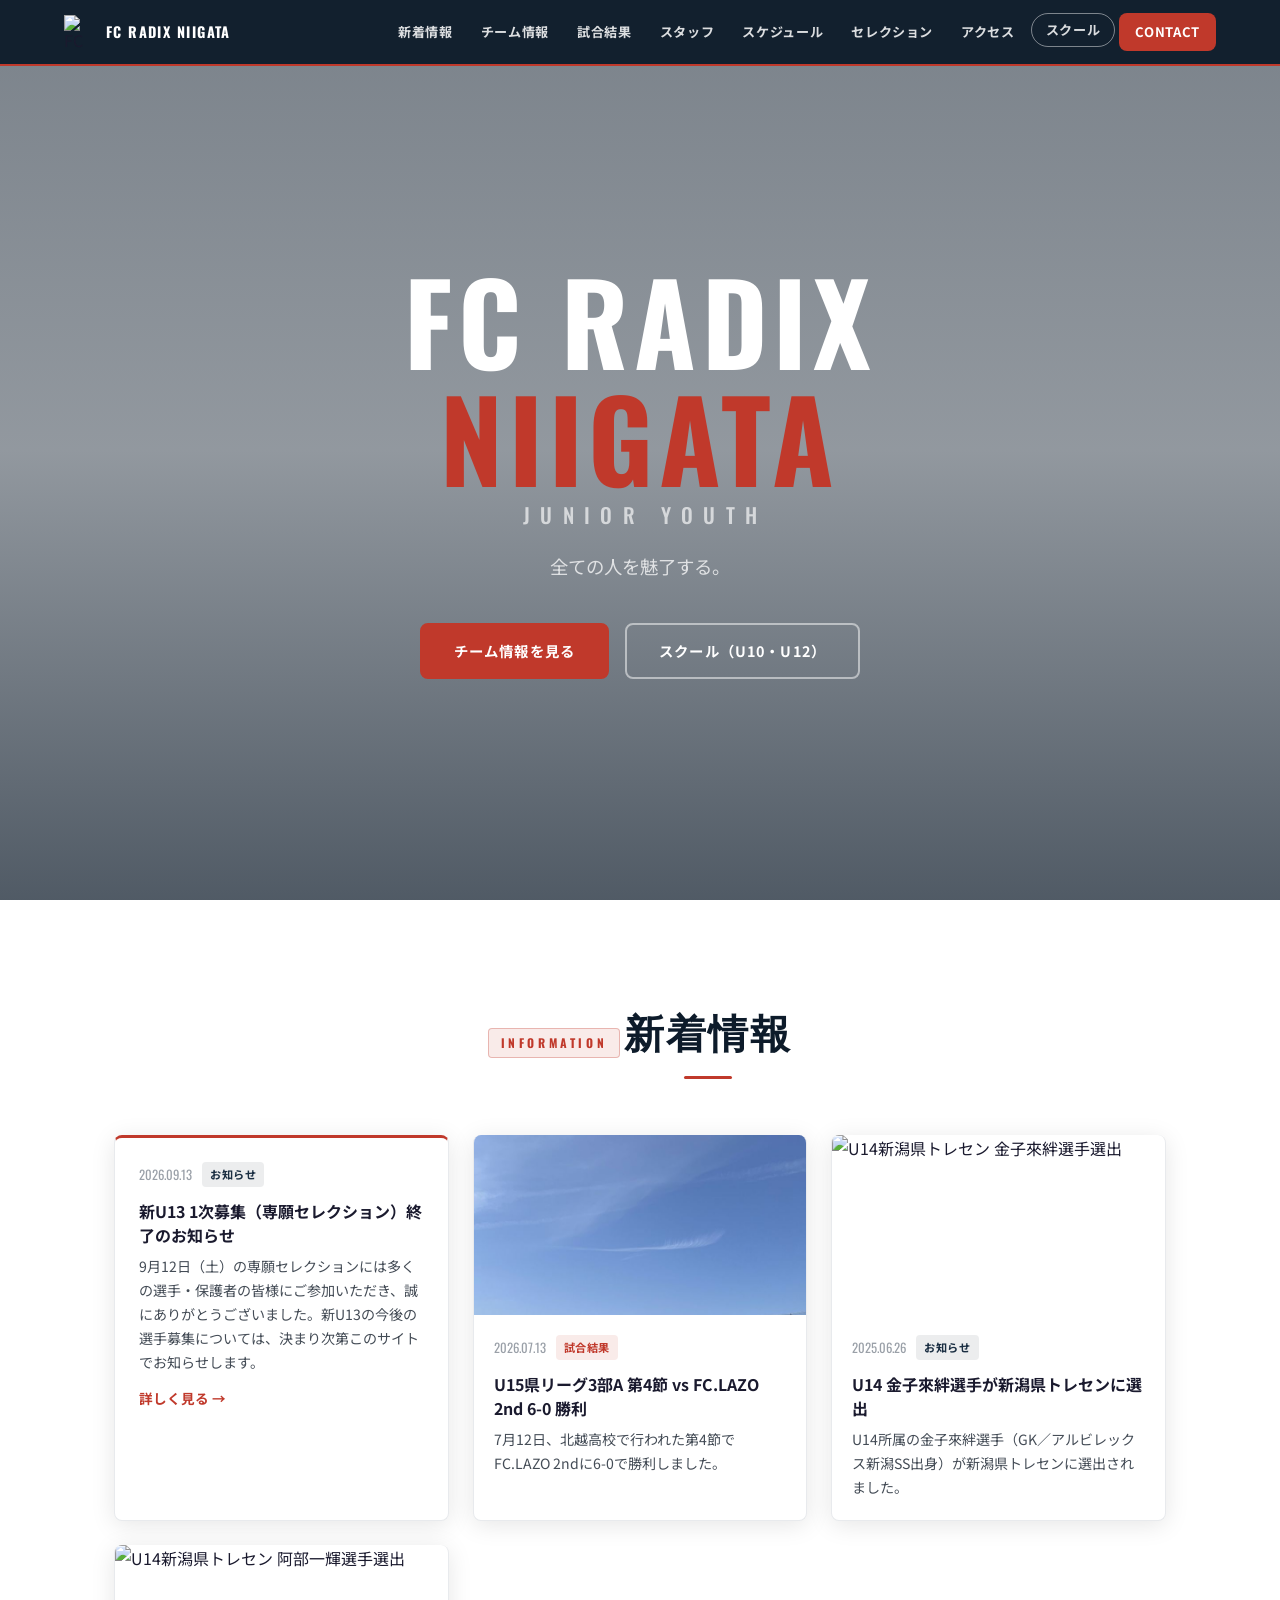
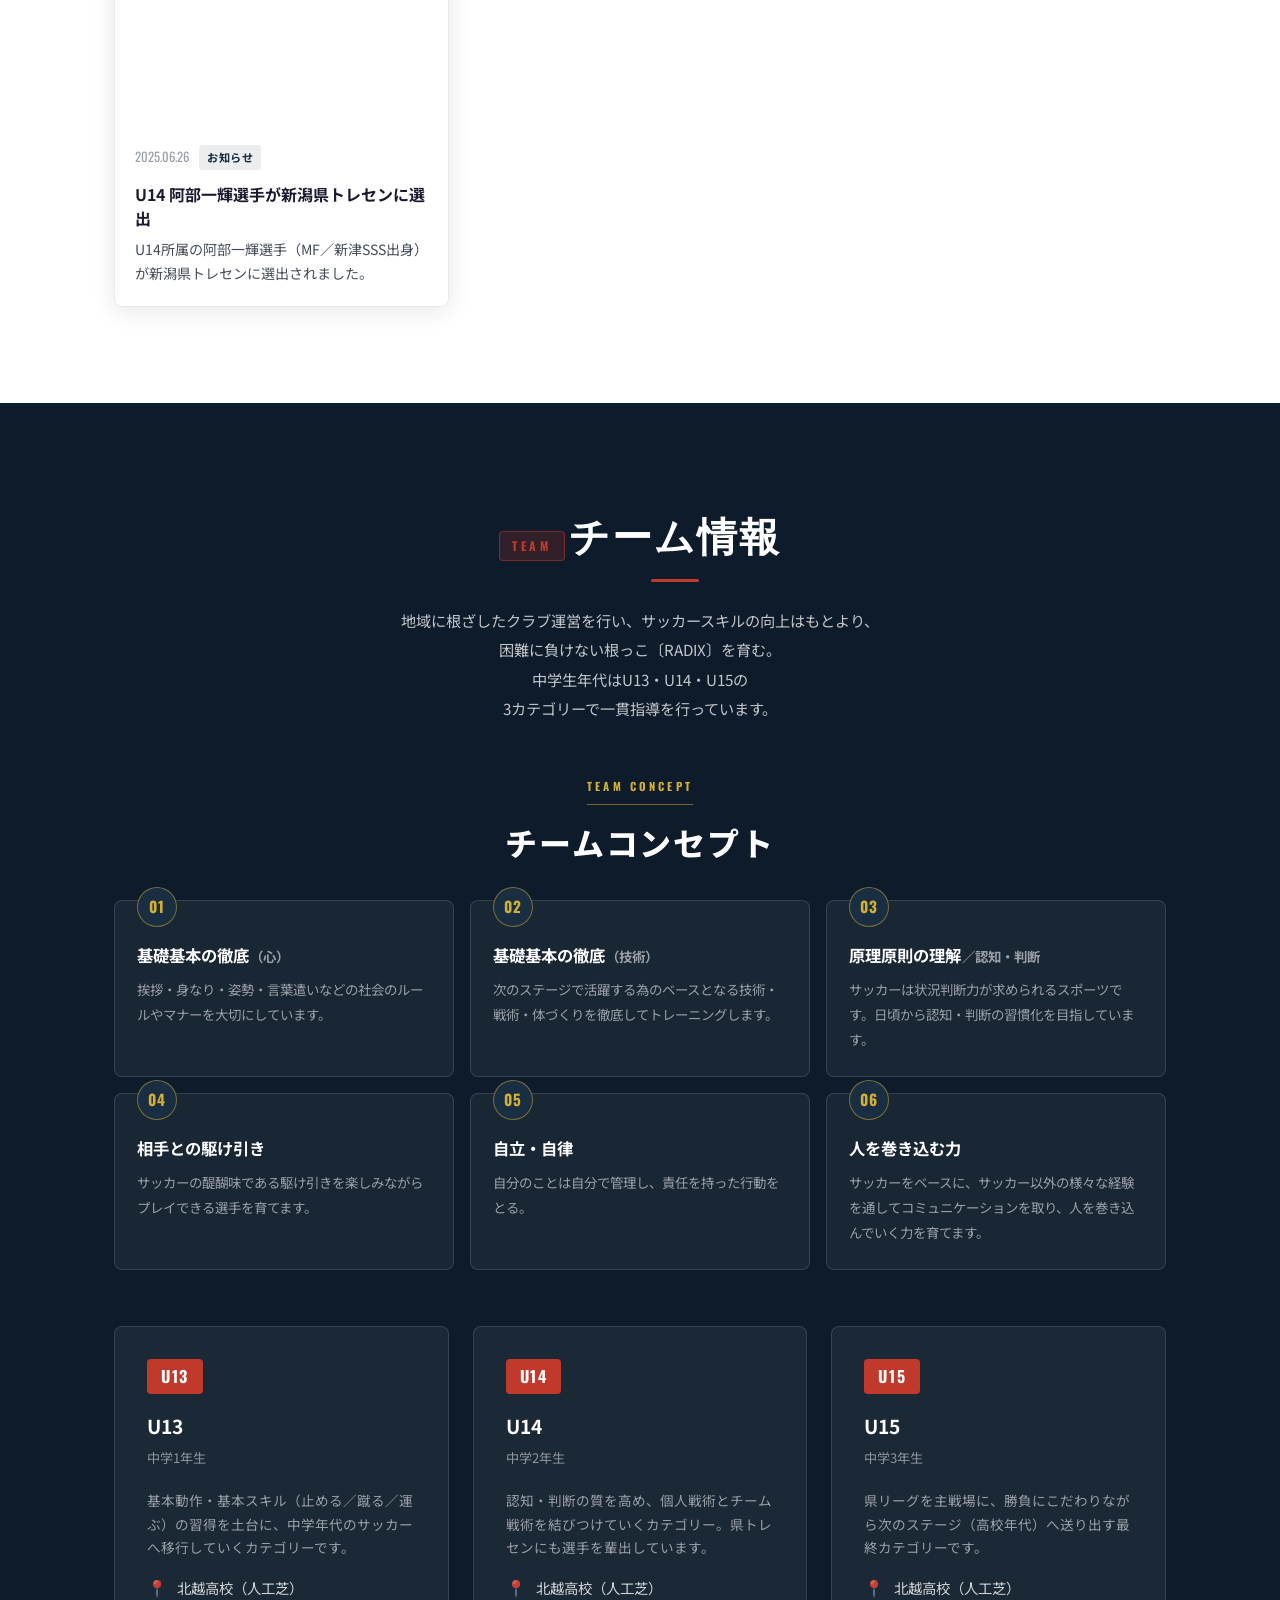
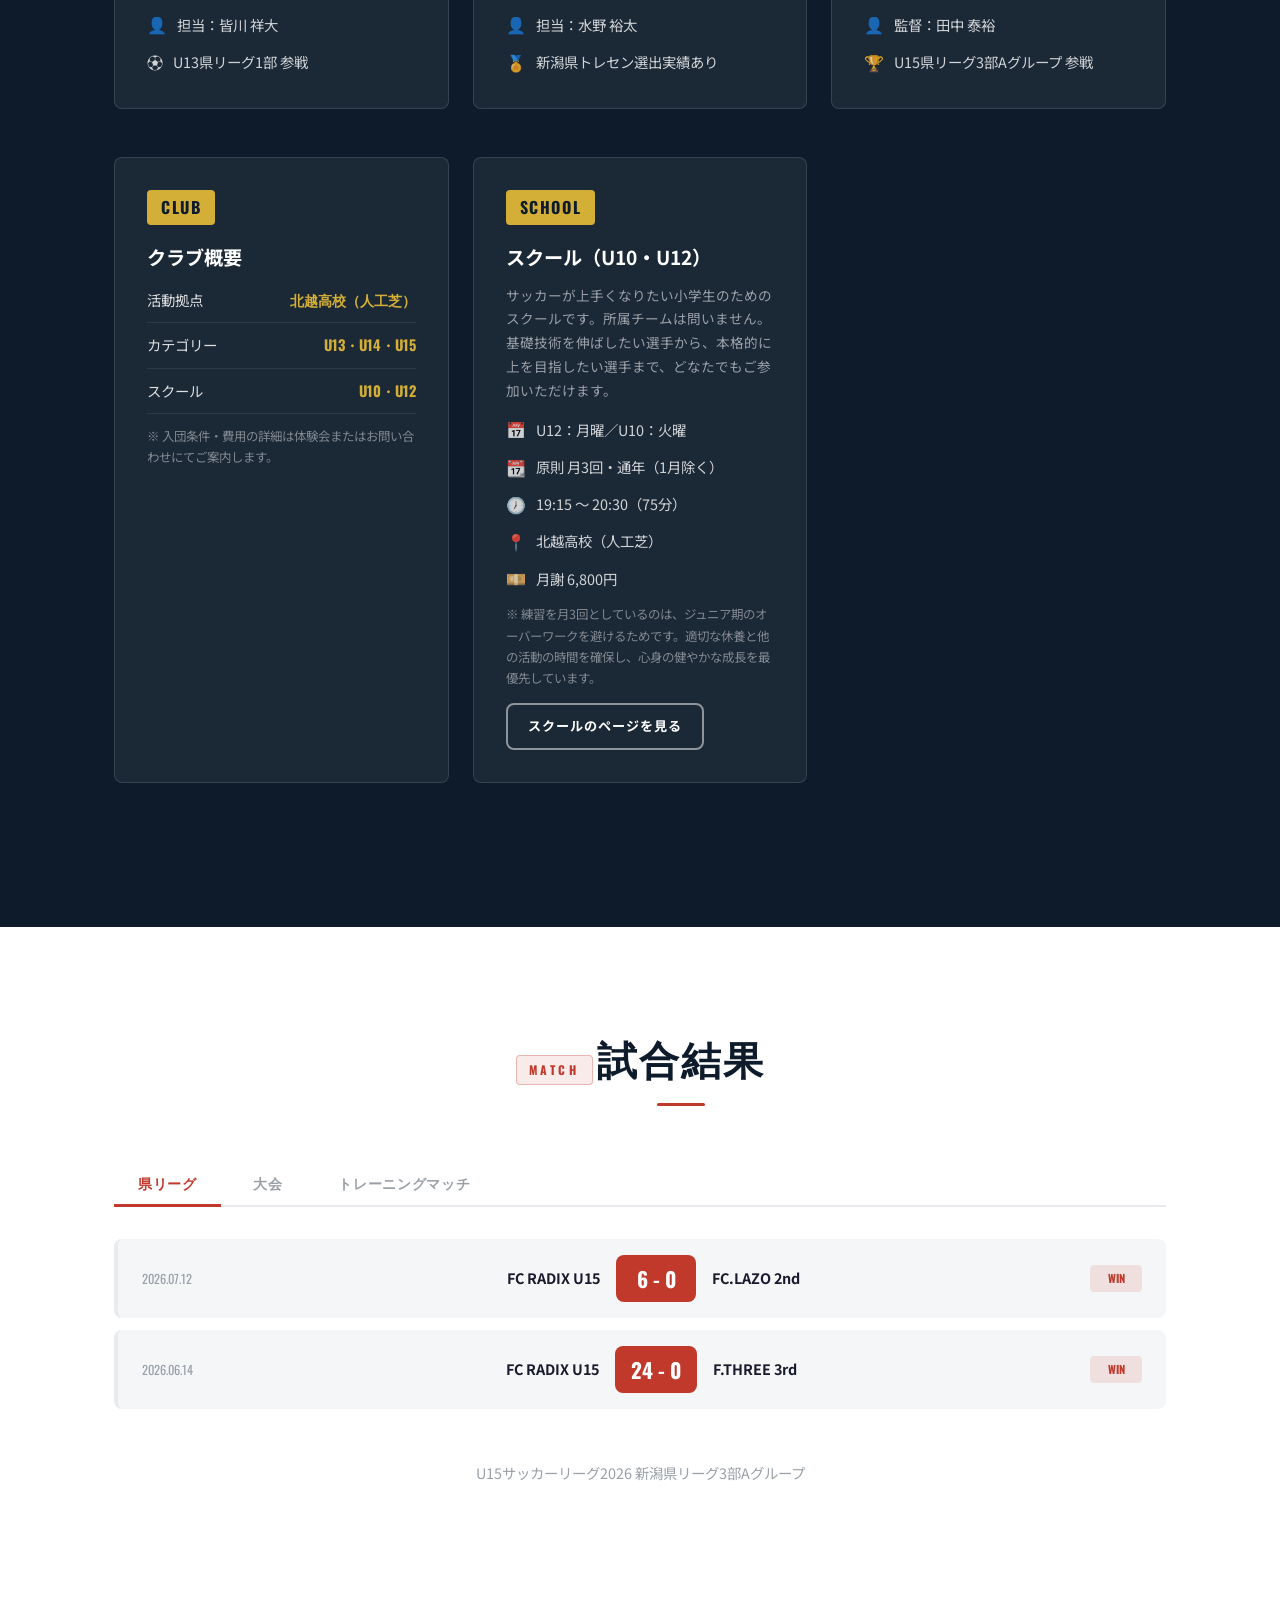
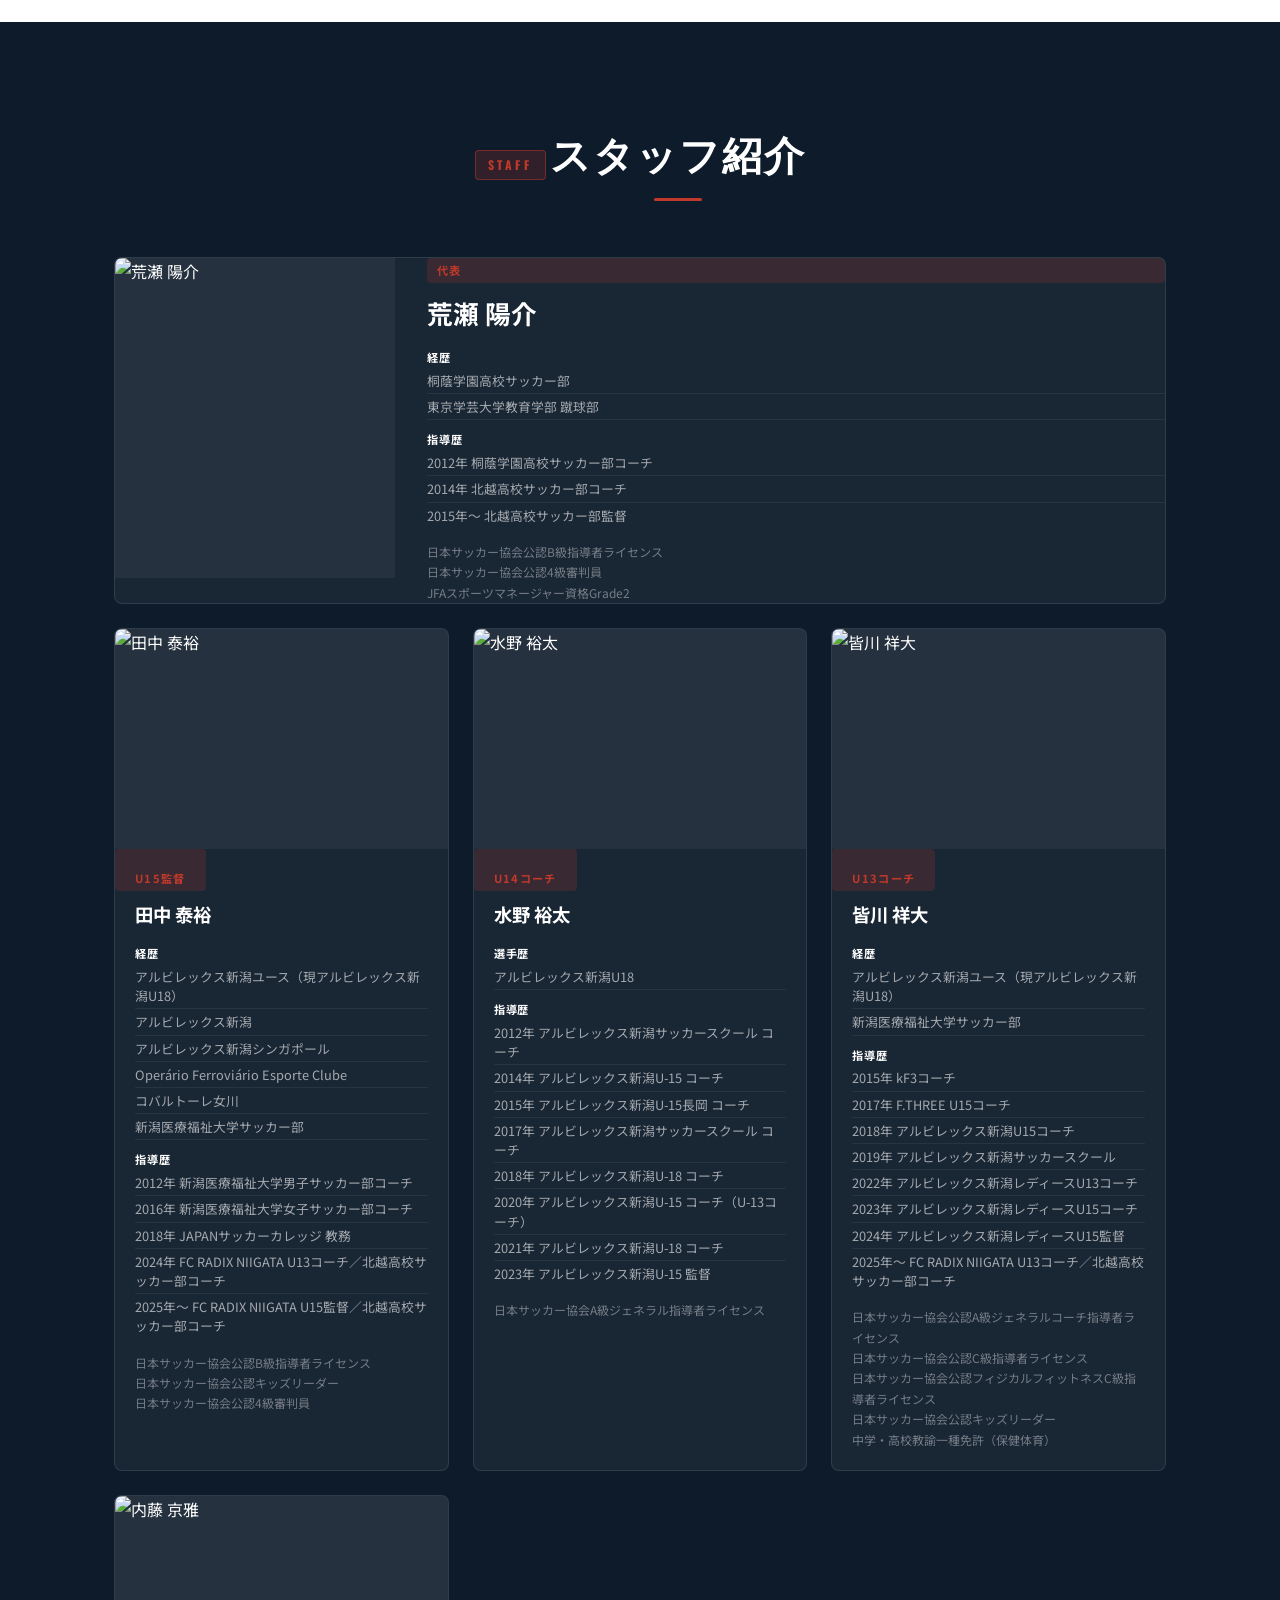
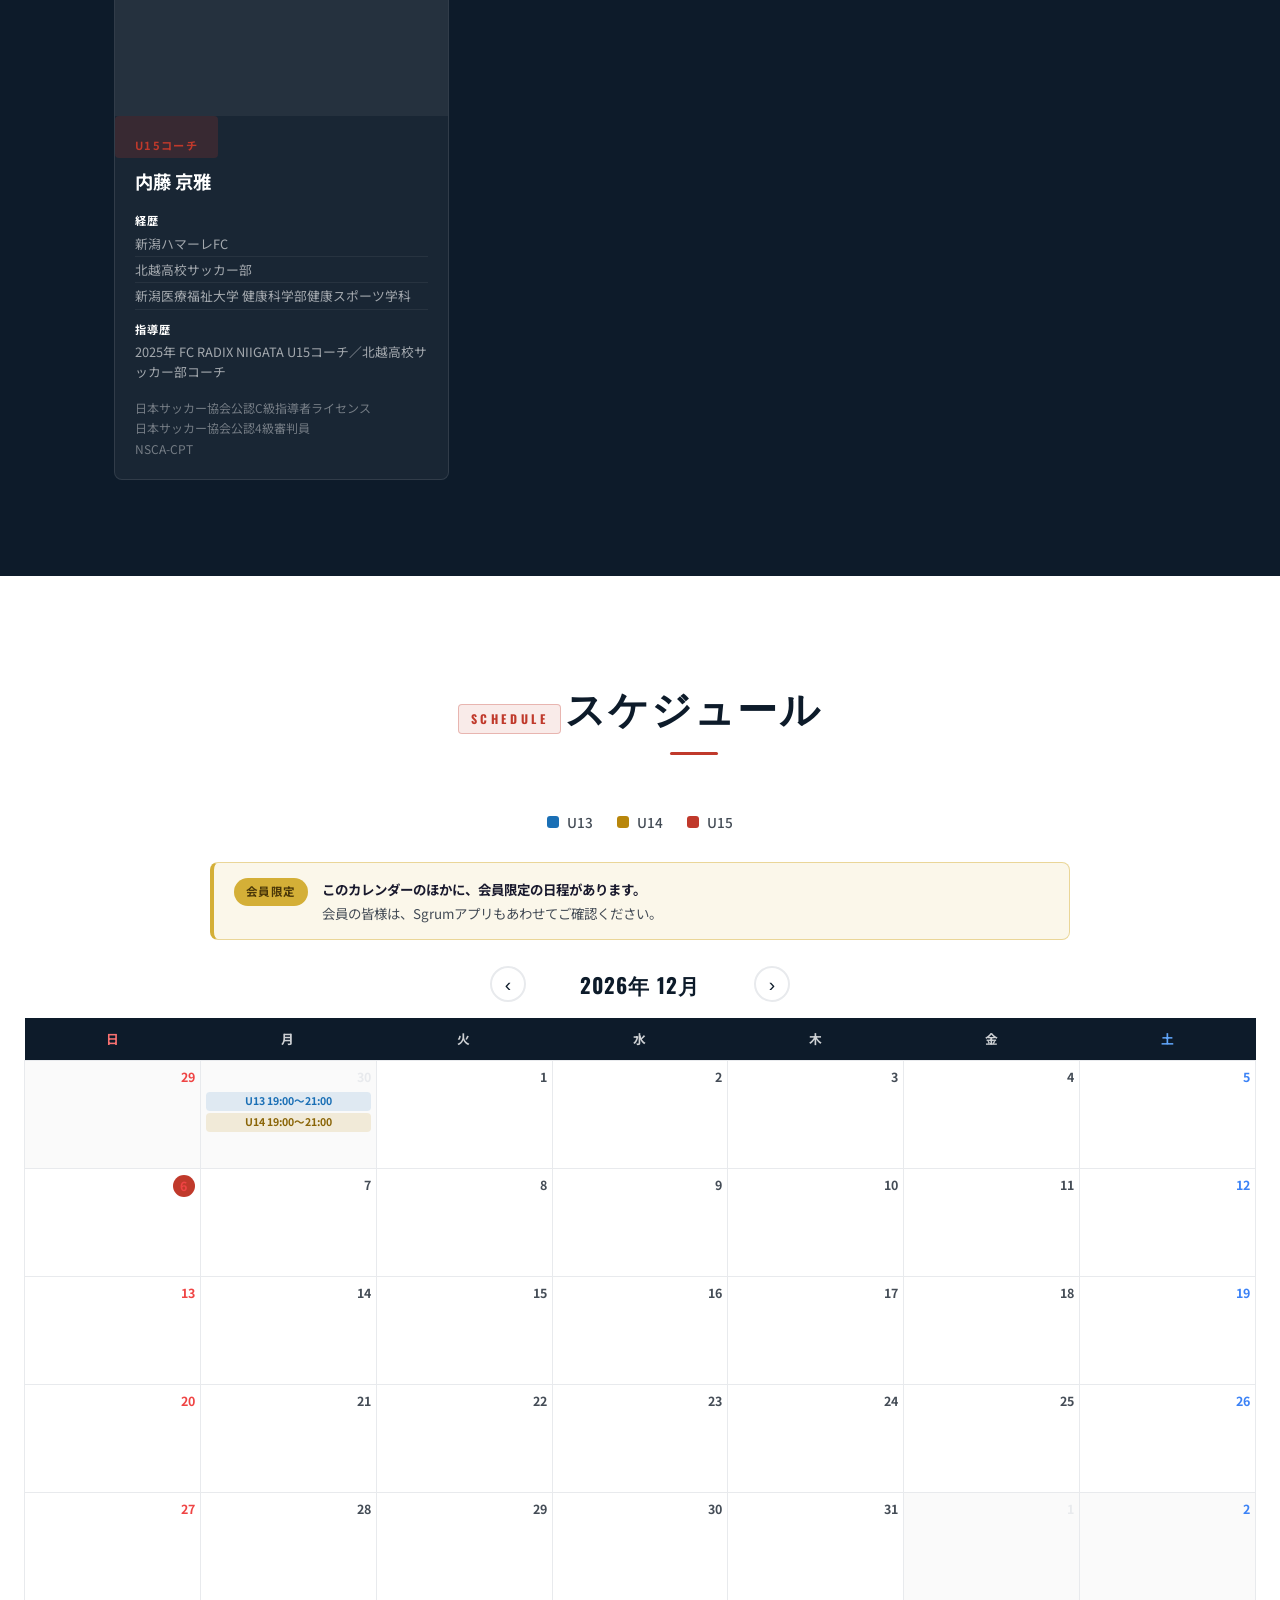
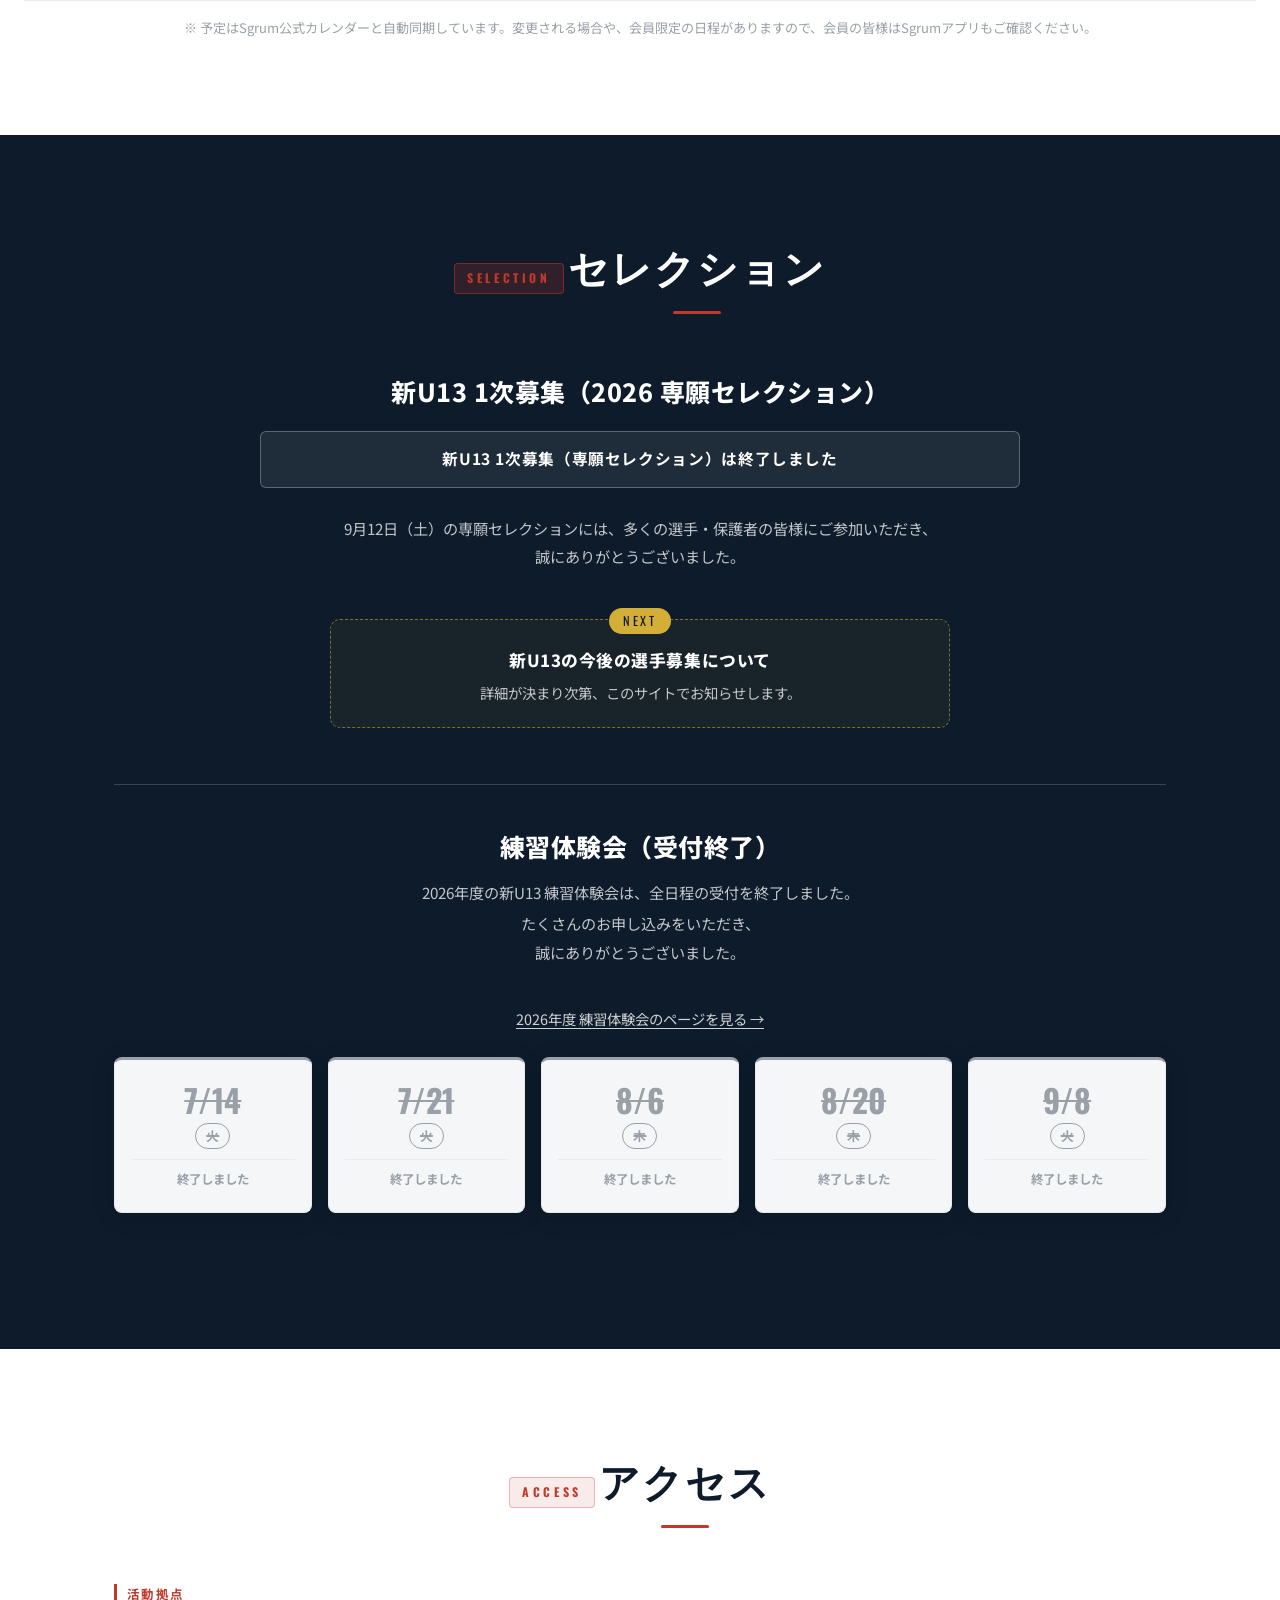
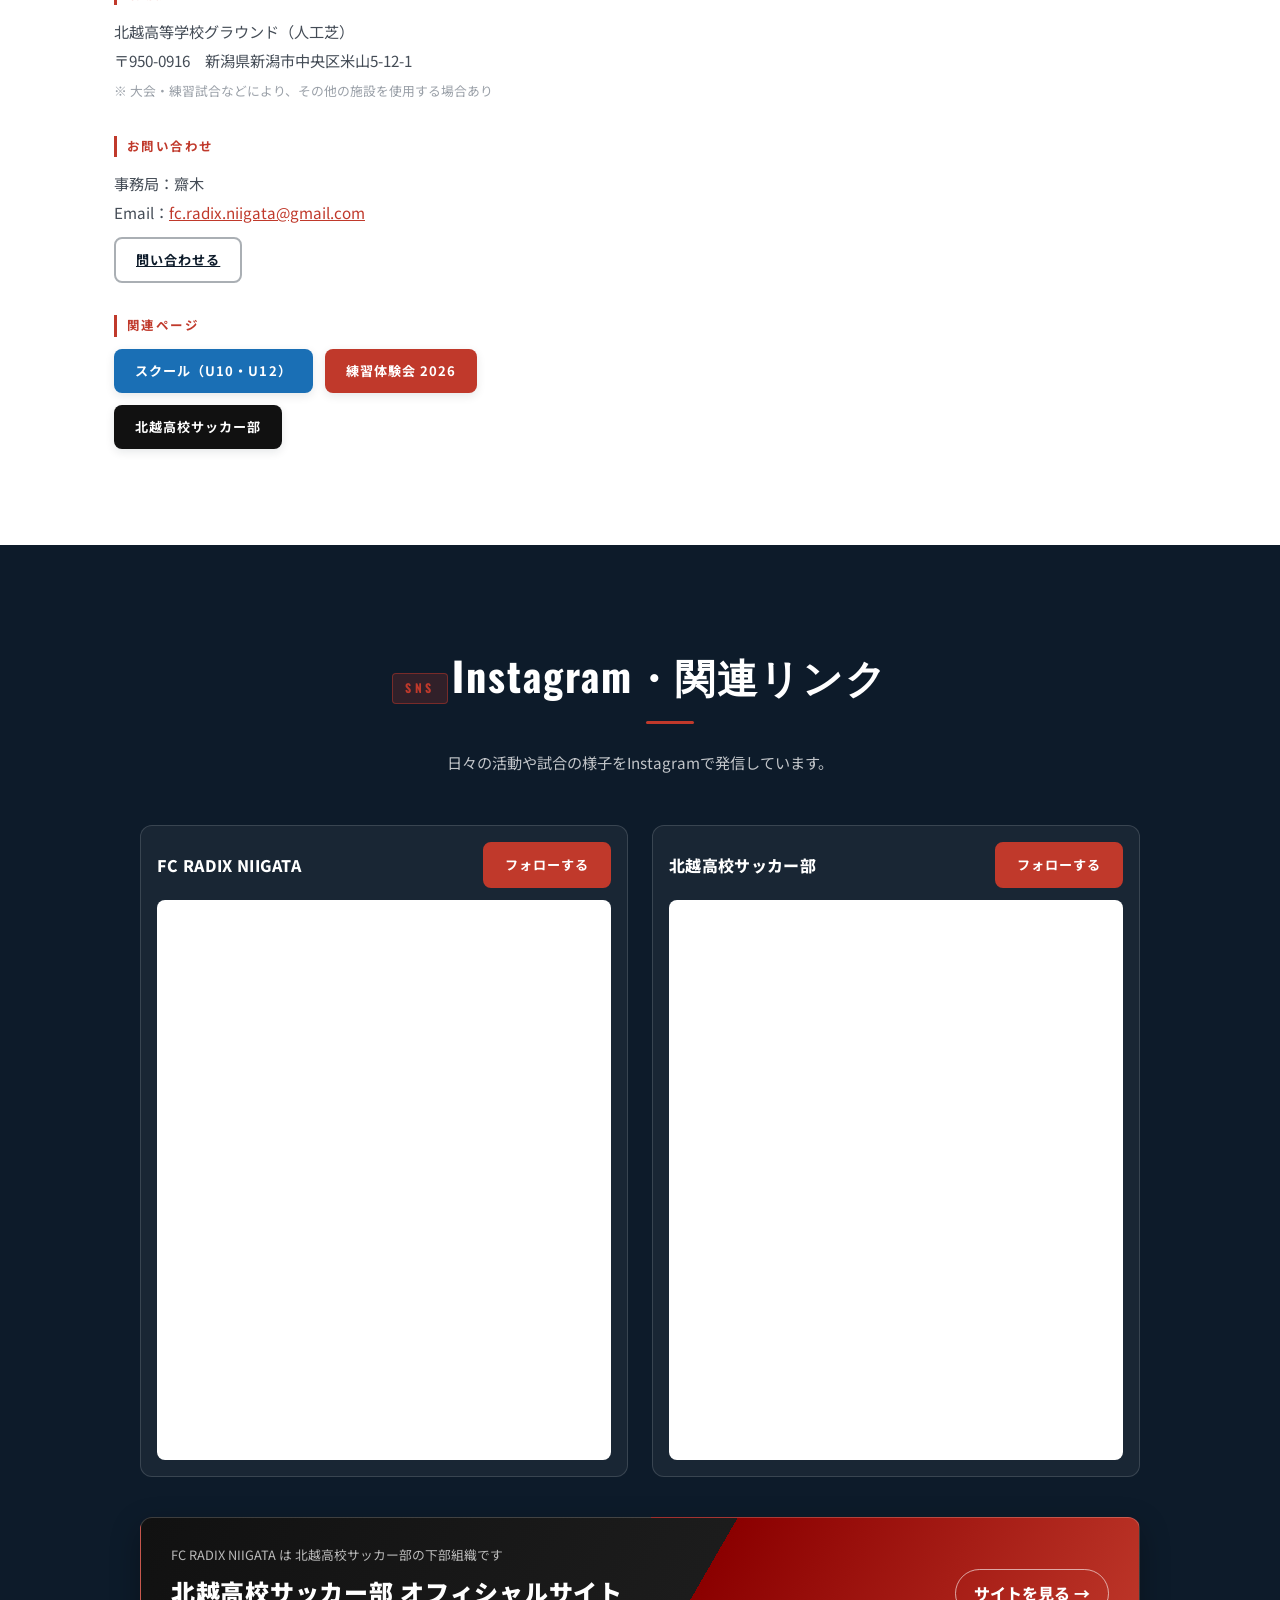
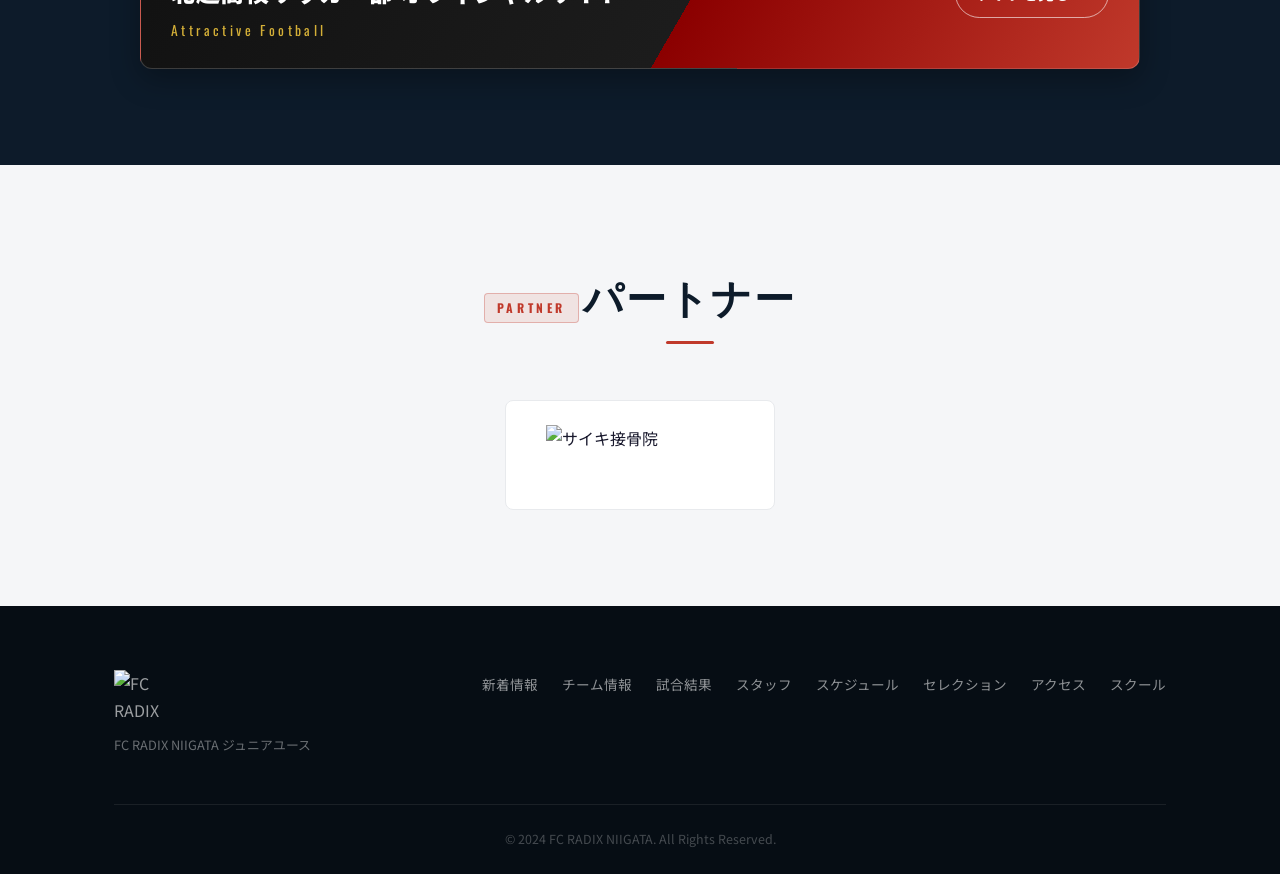
==== index.html @ a88c7fd6 "北越高校バナーの表記を「DIABLO ROJO」から「Attractive Football」に変更 Co-Authored-By: Claude Opus 5 <noreply@anthropic." ====
<!DOCTYPE html>
<html lang="ja">
<head>
  <meta charset="UTF-8" />
  <meta name="viewport" content="width=device-width, initial-scale=1.0" />

  <!-- ===== Primary SEO ===== -->
  <title>FC RADIX NIIGATA ジュニアユース｜新潟市のサッカークラブ（U13・U14・U15）</title>
  <meta name="description" content="新潟市中央区・北越高校グラウンドで活動する中学生年代（U13・U14・U15）のサッカークラブ。元アルビレックス新潟の指導者陣が一貫指導し、県リーグに参戦。小学生年代（U10・U12）のサッカースクールも運営しています。" />
  <meta name="keywords" content="ジュニアユース 新潟, 新潟市 ジュニアユース, FC RADIX NIIGATA, 中学生 サッカークラブ 新潟, U13 U14 U15 新潟, 新潟市中央区 サッカー, 北越高校 サッカー, 練習体験会 新潟, サッカー 中学 セレクション 新潟" />
  <meta name="author" content="FC RADIX NIIGATA" />
  <meta name="robots" content="index, follow, max-image-preview:large" />
  <link rel="canonical" href="https://fc-radix-niigata.netlify.app/" />
  <meta name="theme-color" content="#0d1b2a" />
  <link rel="icon" href="https://image.sgrum.com/s1836hjdxz/view/hp/0001/0001/0002/20241015155535_295.png" />
  <link rel="apple-touch-icon" href="https://image.sgrum.com/s1836hjdxz/view/hp/0001/0001/0002/20241015155535_295.png" />

  <!-- ===== OGP ===== -->
  <meta property="og:type" content="website" />
  <meta property="og:url" content="https://fc-radix-niigata.netlify.app/" />
  <meta property="og:title" content="FC RADIX NIIGATA ジュニアユース | 新潟市の中学生年代サッカークラブ" />
  <meta property="og:description" content="新潟市中央区・北越高校グラウンドで活動。U13〜U15を編成し、元アルビレックス新潟の指導者陣が一貫指導。U10・U12スクールも運営。" />
  <meta property="og:image" content="https://image.sgrum.com/s1836hjdxz/view/hp/0001/0001/0006/20260317125539_780.jpg" />
  <meta property="og:image:width" content="1200" />
  <meta property="og:image:height" content="630" />
  <meta property="og:image:alt" content="FC RADIX NIIGATA ジュニアユースの選手たち" />
  <meta property="og:site_name" content="FC RADIX NIIGATA" />
  <meta property="og:locale" content="ja_JP" />
  <meta name="twitter:card" content="summary_large_image" />
  <meta name="twitter:title" content="FC RADIX NIIGATA ジュニアユース｜新潟市のサッカークラブ" />
  <meta name="twitter:description" content="新潟市中央区・北越高校グラウンドで活動するU13〜U15のサッカークラブ。U10・U12スクールも運営。" />
  <meta name="twitter:image" content="https://image.sgrum.com/s1836hjdxz/view/hp/0001/0001/0006/20260317125539_780.jpg" />

  <!-- ===== 構造化データ ===== -->
  <script type="application/ld+json">
  {
    "@context": "https://schema.org",
    "@graph": [
      {
        "@type": [
          "SportsOrganization",
          "SportsActivityLocation"
        ],
        "@id": "https://fc-radix-niigata.netlify.app/#organization",
        "name": "FC RADIX NIIGATA ジュニアユース",
        "alternateName": [
          "エフシーラディックス新潟",
          "FC RADIX NIIGATA"
        ],
        "url": "https://fc-radix-niigata.netlify.app/",
        "logo": {
          "@type": "ImageObject",
          "url": "https://image.sgrum.com/s1836hjdxz/view/hp/0001/0001/0002/20241015155535_295.png"
        },
        "image": "https://image.sgrum.com/s1836hjdxz/view/hp/0001/0001/0006/20260317125539_780.jpg",
        "description": "新潟市中央区・北越高校グラウンドで活動する中学生年代（U13・U14・U15）のサッカークラブ。",
        "sport": "サッカー",
        "email": "fc.radix.niigata@gmail.com",
        "areaServed": {
          "@type": "City",
          "name": "新潟市"
        },
        "address": {
          "@type": "PostalAddress",
          "postalCode": "950-0916",
          "addressRegion": "新潟県",
          "addressLocality": "新潟市中央区",
          "streetAddress": "米山5-12-1 北越高等学校",
          "addressCountry": "JP"
        },
        "geo": {
          "@type": "GeoCoordinates",
          "latitude": 37.9098,
          "longitude": 139.0631
        },
        "contactPoint": {
          "@type": "ContactPoint",
          "contactType": "入団・体験に関するお問い合わせ",
          "email": "fc.radix.niigata@gmail.com",
          "availableLanguage": "Japanese"
        },
        "sameAs": [
          "https://sgrum.com/web/fcradixniigata/",
          "https://fc-radix-niigata.netlify.app/school/"
        ],
        "subOrganization": [
          {
            "@type": "SportsTeam",
            "name": "FC RADIX NIIGATA U13",
            "sport": "サッカー"
          },
          {
            "@type": "SportsTeam",
            "name": "FC RADIX NIIGATA U14",
            "sport": "サッカー"
          },
          {
            "@type": "SportsTeam",
            "name": "FC RADIX NIIGATA U15",
            "sport": "サッカー"
          }
        ]
      },
      {
        "@type": "WebSite",
        "@id": "https://fc-radix-niigata.netlify.app/#website",
        "url": "https://fc-radix-niigata.netlify.app/",
        "name": "FC RADIX NIIGATA ジュニアユース",
        "publisher": {
          "@id": "https://fc-radix-niigata.netlify.app/#organization"
        },
        "inLanguage": "ja"
      },
      {
        "@type": "FAQPage",
        "@id": "https://fc-radix-niigata.netlify.app/#faq",
        "mainEntity": [
          {
            "@type": "Question",
            "name": "FC RADIX NIIGATAはどこで活動していますか？",
            "acceptedAnswer": {
              "@type": "Answer",
              "text": "主に新潟市中央区の北越高等学校グラウンド（人工芝）で活動しています。大会・練習試合などにより、その他の施設を使用することもあります。"
            }
          },
          {
            "@type": "Question",
            "name": "どの年代が対象ですか？",
            "acceptedAnswer": {
              "@type": "Answer",
              "text": "中学生年代のU13・U14・U15の3カテゴリーで活動しています。小学生年代（U10・U12）はサッカースクールを運営しています。"
            }
          },
          {
            "@type": "Question",
            "name": "練習体験会やセレクションはありますか？",
            "acceptedAnswer": {
              "@type": "Answer",
              "text": "現小学6年生を対象に、練習体験会・セレクションを実施しています。2026年度の練習体験会と新U13 1次募集（専願セレクション）は終了しました。今後の募集については、決まり次第当サイトでお知らせします。"
            }
          },
          {
            "@type": "Question",
            "name": "入団に必要な費用を教えてください。",
            "acceptedAnswer": {
              "@type": "Answer",
              "text": "入団条件・費用の詳細は、練習体験会またはお問い合わせにてご案内しています。"
            }
          }
        ]
      }
    ]
  }
  </script>

  <link rel="preconnect" href="https://fonts.googleapis.com" />
  <link rel="preconnect" href="https://fonts.gstatic.com" crossorigin />
  <link href="https://fonts.googleapis.com/css2?family=Noto+Sans+JP:wght@400;500;700;900&family=Oswald:wght@400;600;700&display=swap" rel="stylesheet" />
  <link rel="preload" as="image" href="https://image.sgrum.com/s1836hjdxz/view/hp/0001/0001/0006/20260317125539_780.jpg" fetchpriority="high" />
  <link rel="stylesheet" href="style.css" />
</head>
<body>

<!-- ===== HEADER / NAV ===== -->
<header class="site-header" id="top">
  <div class="header-inner">
    <div class="logo">
      <a href="#top">
        <img src="https://image.sgrum.com/s1836hjdxz/view/hp/0001/0001/0002/20241015155535_295.png"
             alt="FC RADIX NIIGATA エンブレム" class="logo-emblem" width="862" height="922" decoding="async" />
        <span class="logo-name">FC RADIX NIIGATA</span>
      </a>
    </div>
    <nav class="main-nav" id="mainNav">
      <ul>
        <li><a href="#news">新着情報</a></li>
        <li><a href="#team">チーム情報</a></li>
        <li><a href="#match">試合結果</a></li>
        <li><a href="#staff">スタッフ</a></li>
        <li><a href="#schedule">スケジュール</a></li>
        <li><a href="#trial">セレクション</a></li>
        <li><a href="#access">アクセス</a></li>
        <li><a href="/school/" class="nav-site">スクール</a></li>
        <li><a href="mailto:fc.radix.niigata@gmail.com" class="nav-contact">CONTACT</a></li>
      </ul>
    </nav>
    <button class="hamburger" id="hamburger" aria-label="メニュー">
      <span></span><span></span><span></span>
    </button>
  </div>
</header>

<!-- ===== HERO ===== -->
<section class="hero">
  <div class="hero-slider" id="heroSlider">
    <div class="hero-slide active" style="background-image:url('https://image.sgrum.com/s1836hjdxz/view/hp/0001/0001/0006/20260317125539_780.jpg')"></div>
  </div>
  <div class="hero-overlay"></div>
  <div class="hero-content">
    <h1 class="hero-title">FC RADIX<br /><span>NIIGATA</span><em>JUNIOR YOUTH</em><span class="visually-hidden">｜新潟市のジュニアユースサッカークラブ（U13・U14・U15）</span></h1>
    <p class="hero-catch">全ての人を魅了する。</p>
    <div class="hero-btns">
      <a href="#team" class="btn btn-primary">チーム情報を見る</a>
      <a href="/school/" class="btn btn-outline-light">スクール（U10・U12）</a>
    </div>
  </div>
  <div class="hero-scroll">
    <span>SCROLL</span>
    <div class="scroll-line"></div>
  </div>
</section>

<!-- ===== NEWS ===== -->
<section class="section" id="news">
  <div class="container">
    <div class="section-header">
      <span class="section-label">INFORMATION</span>
      <h2 class="section-title">新着情報</h2>
    </div>
    <div class="news-grid">

      <article class="news-card featured">
        <div class="news-body">
          <div class="news-meta">
            <time>2026.09.13</time>
            <span class="tag tag-info">お知らせ</span>
          </div>
          <h3>新U13 1次募集（専願セレクション）終了のお知らせ</h3>
          <p>9月12日（土）の専願セレクションには多くの選手・保護者の皆様にご参加いただき、誠にありがとうございました。新U13の今後の選手募集については、決まり次第このサイトでお知らせします。</p>
          <a href="#trial" class="card-link">詳しく見る →</a>
        </div>
      </article>

      <article class="news-card has-img">
        <div class="news-thumb">
          <img src="match-bg.jpg" alt="U15県リーグ 試合風景" loading="lazy" width="750" height="1000" decoding="async" />
        </div>
        <div class="news-body">
          <div class="news-meta">
            <time>2026.07.13</time>
            <span class="tag tag-match">試合結果</span>
          </div>
          <h3>U15県リーグ3部A 第4節 vs FC.LAZO 2nd 6-0 勝利</h3>
          <p>7月12日、北越高校で行われた第4節でFC.LAZO 2ndに6-0で勝利しました。</p>
        </div>
      </article>
      <article class="news-card has-img">
        <div class="news-thumb">
          <img src="https://image.sgrum.com/s1836hjdxz/view/notification/0001/0026/0076/20250626111906_059.jpg"
               alt="U14新潟県トレセン 金子來絆選手選出" loading="lazy" width="1024" height="683" decoding="async" />
        </div>
        <div class="news-body">
          <div class="news-meta">
            <time>2025.06.26</time>
            <span class="tag tag-info">お知らせ</span>
          </div>
          <h3>U14 金子來絆選手が新潟県トレセンに選出</h3>
          <p>U14所属の金子來絆選手（GK／アルビレックス新潟SS出身）が新潟県トレセンに選出されました。</p>
        </div>
      </article>

      <article class="news-card has-img">
        <div class="news-thumb">
          <img src="https://image.sgrum.com/s1836hjdxz/view/notification/0001/0026/0075/20250626110746_774.jpg"
               alt="U14新潟県トレセン 阿部一輝選手選出" loading="lazy" width="1024" height="683" decoding="async" />
        </div>
        <div class="news-body">
          <div class="news-meta">
            <time>2025.06.26</time>
            <span class="tag tag-info">お知らせ</span>
          </div>
          <h3>U14 阿部一輝選手が新潟県トレセンに選出</h3>
          <p>U14所属の阿部一輝選手（MF／新津SSS出身）が新潟県トレセンに選出されました。</p>
        </div>
      </article>
    </div>
  </div>
</section>

<!-- ===== TEAM INFO ===== -->
<section class="section section-dark" id="team">
  <div class="container">
    <div class="section-header">
      <span class="section-label">TEAM</span>
      <h2 class="section-title">チーム情報</h2>
    </div>
    <p class="section-desc">
      <span>地域に根ざしたクラブ運営を行い、</span><span>サッカースキルの向上はもとより、</span><span>困難に負けない根っこ〔RADIX〕を育む。</span>
      <span class="desc-break">中学生年代はU13・U14・U15の</span><span>3カテゴリーで一貫指導を行っています。</span>
    </p>

    <!-- ===== チームコンセプト ===== -->
    <div class="concept">
      <div class="concept-head">
        <span class="concept-label">TEAM CONCEPT</span>
        <h3 class="concept-title">チームコンセプト</h3>
      </div>
      <div class="concept-grid">
        <div class="concept-item">
          <span class="concept-no">01</span>
          <h4>基礎基本の徹底<small>（心）</small></h4>
          <p>挨拶・身なり・姿勢・言葉遣いなどの社会のルールやマナーを大切にしています。</p>
        </div>
        <div class="concept-item">
          <span class="concept-no">02</span>
          <h4>基礎基本の徹底<small>（技術）</small></h4>
          <p>次のステージで活躍する為のベースとなる技術・戦術・体づくりを徹底してトレーニングします。</p>
        </div>
        <div class="concept-item">
          <span class="concept-no">03</span>
          <h4>原理原則の理解<small>／認知・判断</small></h4>
          <p>サッカーは状況判断力が求められるスポーツです。日頃から認知・判断の習慣化を目指しています。</p>
        </div>
        <div class="concept-item">
          <span class="concept-no">04</span>
          <h4>相手との駆け引き</h4>
          <p>サッカーの醍醐味である駆け引きを楽しみながらプレイできる選手を育てます。</p>
        </div>
        <div class="concept-item">
          <span class="concept-no">05</span>
          <h4>自立・自律</h4>
          <p>自分のことは自分で管理し、責任を持った行動をとる。</p>
        </div>
        <div class="concept-item">
          <span class="concept-no">06</span>
          <h4>人を巻き込む力</h4>
          <p>サッカーをベースに、サッカー以外の様々な経験を通してコミュニケーションを取り、人を巻き込んでいく力を育てます。</p>
        </div>
      </div>
    </div>

    <div class="class-grid">
      <div class="class-card">
        <div class="class-badge">U13</div>
        <h3>U13</h3>
        <p class="class-target">中学1年生</p>
        <p class="class-lead">基本動作・基本スキル（止める／蹴る／運ぶ）の習得を土台に、中学年代のサッカーへ移行していくカテゴリーです。</p>
        <ul class="class-detail">
          <li><span class="icon">📍</span> 北越高校（人工芝）</li>
          <li><span class="icon">👤</span> 担当：皆川 祥大</li>
          <li><span class="icon">⚽</span> U13県リーグ1部 参戦</li>
        </ul>
      </div>

      <div class="class-card">
        <div class="class-badge">U14</div>
        <h3>U14</h3>
        <p class="class-target">中学2年生</p>
        <p class="class-lead">認知・判断の質を高め、個人戦術とチーム戦術を結びつけていくカテゴリー。県トレセンにも選手を輩出しています。</p>
        <ul class="class-detail">
          <li><span class="icon">📍</span> 北越高校（人工芝）</li>
          <li><span class="icon">👤</span> 担当：水野 裕太</li>
          <li><span class="icon">🏅</span> 新潟県トレセン選出実績あり</li>
        </ul>
      </div>

      <div class="class-card">
        <div class="class-badge">U15</div>
        <h3>U15</h3>
        <p class="class-target">中学3年生</p>
        <p class="class-lead">県リーグを主戦場に、勝負にこだわりながら次のステージ（高校年代）へ送り出す最終カテゴリーです。</p>
        <ul class="class-detail">
          <li><span class="icon">📍</span> 北越高校（人工芝）</li>
          <li><span class="icon">👤</span> 監督：田中 泰裕</li>
          <li><span class="icon">🏆</span> U15県リーグ3部Aグループ 参戦</li>
        </ul>
      </div>
    </div>

    <div class="class-grid" style="margin-top:24px;">

      <div class="class-card fee-card">
        <div class="class-badge badge-gold">CLUB</div>
        <h3>クラブ概要</h3>
        <table class="fee-table">
          <tr><td>活動拠点</td><td>北越高校（人工芝）</td></tr>
          <tr><td>カテゴリー</td><td>U13・U14・U15</td></tr>
          <tr><td>スクール</td><td>U10・U12</td></tr>
        </table>
        <p class="fee-note">※ 入団条件・費用の詳細は体験会またはお問い合わせにてご案内します。</p>
      </div>

      <div class="class-card fee-card">
        <div class="class-badge badge-gold">SCHOOL</div>
        <h3>スクール（U10・U12）</h3>
        <p class="class-lead">サッカーが上手くなりたい小学生のためのスクールです。所属チームは問いません。基礎技術を伸ばしたい選手から、本格的に上を目指したい選手まで、どなたでもご参加いただけます。</p>
        <ul class="class-detail">
          <li><span class="icon">📅</span> U12：月曜／U10：火曜</li>
          <li><span class="icon">📆</span> 原則 月3回・通年（1月除く）</li>
          <li><span class="icon">🕖</span> 19:15 〜 20:30（75分）</li>
          <li><span class="icon">📍</span> 北越高校（人工芝）</li>
          <li><span class="icon">💴</span> 月謝 6,800円</li>
        </ul>
        <p class="fee-note">※ 練習を月3回としているのは、ジュニア期のオーバーワークを避けるためです。適切な休養と他の活動の時間を確保し、心身の健やかな成長を最優先しています。</p>
        <div class="access-btns" style="margin-top:14px;">
          <a href="/school/" class="btn btn-outline-light btn-sm">スクールのページを見る</a>
        </div>
      </div>
    </div>
  </div>
</section>

<!-- ===== MATCH RESULTS ===== -->
<section class="section" id="match">
  <div class="container">
    <div class="section-header">
      <span class="section-label">MATCH</span>
      <h2 class="section-title">試合結果</h2>
    </div>

    <div class="match-tabs">
      <button class="match-tab active" data-team="league">県リーグ</button>
      <button class="match-tab" data-team="cup">大会</button>
      <button class="match-tab" data-team="trm">トレーニングマッチ</button>
    </div>

    <div class="match-list" id="matchList">

      <!-- 県リーグ -->
      <div class="match-group active" data-team="league">
        <div class="match-item">
          <div class="match-date">2026.07.12</div>
          <div class="match-info">
            <span class="match-home">FC RADIX U15</span>
            <div class="match-score win">6 - 0</div>
            <span class="match-away">FC.LAZO 2nd</span>
          </div>
          <span class="match-result win">WIN</span>
        </div>
        <div class="match-item">
          <div class="match-date">2026.06.14</div>
          <div class="match-info">
            <span class="match-home">FC RADIX U15</span>
            <div class="match-score win">24 - 0</div>
            <span class="match-away">F.THREE 3rd</span>
          </div>
          <span class="match-result win">WIN</span>
        </div>
        <p class="no-data">U15サッカーリーグ2026 新潟県リーグ3部Aグループ</p>
      </div>

      <!-- 大会 -->
      <div class="match-group" data-team="cup">
        <div class="match-item">
          <div class="match-date">2026.06.08</div>
          <div class="match-info">
            <span class="match-home">FC RADIX U15</span>
            <div class="match-score win">3 - 0</div>
            <span class="match-away">A.C UNITED</span>
          </div>
          <span class="match-result win">WIN</span>
        </div>
        <div class="match-item">
          <div class="match-date">2026.06.08</div>
          <div class="match-info">
            <span class="match-home">FC RADIX U15</span>
            <div class="match-score win">3 - 0</div>
            <span class="match-away">フリーダム新潟FC</span>
          </div>
          <span class="match-result win">WIN</span>
        </div>
        <div class="match-item">
          <div class="match-date">2026.06.08</div>
          <div class="match-info">
            <span class="match-home">FC RADIX U15</span>
            <div class="match-score win">21 - 0</div>
            <span class="match-away">forliga</span>
          </div>
          <span class="match-result win">WIN</span>
        </div>
        <div class="match-item">
          <div class="match-date">2026.06.08</div>
          <div class="match-info">
            <span class="match-home">FC RADIX U15</span>
            <div class="match-score win">5 - 0</div>
            <span class="match-away">EPOCH横越</span>
          </div>
          <span class="match-result win">WIN</span>
        </div>
        <div class="match-item">
          <div class="match-date">2026.06.08</div>
          <div class="match-info">
            <span class="match-home">FC RADIX U15</span>
            <div class="match-score win">3 - 0</div>
            <span class="match-away">巻SC</span>
          </div>
          <span class="match-result win">WIN</span>
        </div>
        <div class="match-item">
          <div class="match-date">2026.06.08</div>
          <div class="match-info">
            <span class="match-home">FC RADIX U15</span>
            <div class="match-score win">2 - 1</div>
            <span class="match-away">上越春日</span>
          </div>
          <span class="match-result win">WIN</span>
        </div>
        <p class="no-data">2026 NiCY U-15選手権（予選リーグ・順位トーナメント）</p>
      </div>

      <!-- TRM -->
      <div class="match-group" data-team="trm">
        <div class="match-item">
          <div class="match-date">2026.07.11</div>
          <div class="match-info">
            <span class="match-home">FC RADIX U15</span>
            <div class="match-score win">2 - 0</div>
            <span class="match-away">FC福井マリーナ</span>
          </div>
          <span class="match-result win">WIN</span>
        </div>
        <div class="match-item">
          <div class="match-date">2026.07.05</div>
          <div class="match-info">
            <span class="match-home">FC RADIX U15</span>
            <div class="match-score win">5 - 0</div>
            <span class="match-away">新潟商業高校</span>
          </div>
          <span class="match-result win">WIN</span>
        </div>
        <div class="match-item">
          <div class="match-date">2026.06.27</div>
          <div class="match-info">
            <span class="match-home">FC RADIX U15</span>
            <div class="match-score win">5 - 1</div>
            <span class="match-away">グランヴォーチェ柏崎U15</span>
          </div>
          <span class="match-result win">WIN</span>
        </div>
        <div class="match-item">
          <div class="match-date">2026.05.09</div>
          <div class="match-info">
            <span class="match-home">FC RADIX U15</span>
            <div class="match-score win">4 - 0</div>
            <span class="match-away">FC LAZO</span>
          </div>
          <span class="match-result win">WIN</span>
        </div>
        <p class="no-data">※ 主な結果を抜粋して掲載しています。</p>
      </div>

    </div>
  </div>
</section>

<!-- ===== STAFF ===== -->
<section class="section section-dark" id="staff">
  <div class="container">
    <div class="section-header">
      <span class="section-label">STAFF</span>
      <h2 class="section-title">スタッフ紹介</h2>
    </div>
    <div class="staff-grid">

      <div class="staff-card staff-featured">
        <div class="staff-photo">
          <img src="https://image.sgrum.com/s1836hjdxz/view/staffprof/0001/0001/0017/20250227171830_973.jpg"
               alt="荒瀬 陽介" loading="lazy" width="640" height="400" decoding="async" />
        </div>
        <div class="staff-badge">代表</div>
        <h3 class="staff-name">荒瀬 陽介</h3>
        <ul class="staff-detail">
          <li class="staff-section-label">経歴</li>
          <li>桐蔭学園高校サッカー部</li>
          <li>東京学芸大学教育学部 蹴球部</li>
          <li class="staff-section-label">指導歴</li>
          <li>2012年 桐蔭学園高校サッカー部コーチ</li>
          <li>2014年 北越高校サッカー部コーチ</li>
          <li>2015年〜 北越高校サッカー部監督</li>
        </ul>
        <p class="staff-license">日本サッカー協会公認B級指導者ライセンス<br>日本サッカー協会公認4級審判員<br>JFAスポーツマネージャー資格Grade2</p>
      </div>

      <div class="staff-card">
        <div class="staff-photo">
          <img src="https://image.sgrum.com/s1836hjdxz/view/staffprof/0001/0001/0006/20260317141235_588.jpg"
               alt="田中 泰裕" loading="lazy" width="640" height="473" decoding="async" />
        </div>
        <div class="staff-badge">U15監督</div>
        <h3 class="staff-name">田中 泰裕</h3>
        <ul class="staff-detail">
          <li class="staff-section-label">経歴</li>
          <li>アルビレックス新潟ユース（現アルビレックス新潟U18）</li>
          <li>アルビレックス新潟</li>
          <li>アルビレックス新潟シンガポール</li>
          <li>Operário Ferroviário Esporte Clube</li>
          <li>コバルトーレ女川</li>
          <li>新潟医療福祉大学サッカー部</li>
          <li class="staff-section-label">指導歴</li>
          <li>2012年 新潟医療福祉大学男子サッカー部コーチ</li>
          <li>2016年 新潟医療福祉大学女子サッカー部コーチ</li>
          <li>2018年 JAPANサッカーカレッジ 教務</li>
          <li>2024年 FC RADIX NIIGATA U13コーチ／北越高校サッカー部コーチ</li>
          <li>2025年〜 FC RADIX NIIGATA U15監督／北越高校サッカー部コーチ</li>
        </ul>
        <p class="staff-license">日本サッカー協会公認B級指導者ライセンス<br>日本サッカー協会公認キッズリーダー<br>日本サッカー協会公認4級審判員</p>
      </div>

      <div class="staff-card">
        <div class="staff-photo">
          <img src="https://image.sgrum.com/s1836hjdxz/view/staffprof/0001/0001/0019/20260415155814_299.png"
               alt="水野 裕太" loading="lazy" width="625" height="640" decoding="async" />
        </div>
        <div class="staff-badge">U14コーチ</div>
        <h3 class="staff-name">水野 裕太</h3>
        <ul class="staff-detail">
          <li class="staff-section-label">選手歴</li>
          <li>アルビレックス新潟U18</li>
          <li class="staff-section-label">指導歴</li>
          <li>2012年 アルビレックス新潟サッカースクール コーチ</li>
          <li>2014年 アルビレックス新潟U-15 コーチ</li>
          <li>2015年 アルビレックス新潟U-15長岡 コーチ</li>
          <li>2017年 アルビレックス新潟サッカースクール コーチ</li>
          <li>2018年 アルビレックス新潟U-18 コーチ</li>
          <li>2020年 アルビレックス新潟U-15 コーチ（U-13コーチ）</li>
          <li>2021年 アルビレックス新潟U-18 コーチ</li>
          <li>2023年 アルビレックス新潟U-15 監督</li>
        </ul>
        <p class="staff-license">日本サッカー協会A級ジェネラル指導者ライセンス</p>
      </div>

      <div class="staff-card">
        <div class="staff-photo">
          <img src="https://image.sgrum.com/s1836hjdxz/view/staffprof/0001/0001/0015/20250327125926_780.jpeg"
               alt="皆川 祥大" loading="lazy" width="640" height="428" decoding="async" />
        </div>
        <div class="staff-badge">U13コーチ</div>
        <h3 class="staff-name">皆川 祥大</h3>
        <ul class="staff-detail">
          <li class="staff-section-label">経歴</li>
          <li>アルビレックス新潟ユース（現アルビレックス新潟U18）</li>
          <li>新潟医療福祉大学サッカー部</li>
          <li class="staff-section-label">指導歴</li>
          <li>2015年 kF3コーチ</li>
          <li>2017年 F.THREE U15コーチ</li>
          <li>2018年 アルビレックス新潟U15コーチ</li>
          <li>2019年 アルビレックス新潟サッカースクール</li>
          <li>2022年 アルビレックス新潟レディースU13コーチ</li>
          <li>2023年 アルビレックス新潟レディースU15コーチ</li>
          <li>2024年 アルビレックス新潟レディースU15監督</li>
          <li>2025年〜 FC RADIX NIIGATA U13コーチ／北越高校サッカー部コーチ</li>
        </ul>
        <p class="staff-license">日本サッカー協会公認A級ジェネラルコーチ指導者ライセンス<br>日本サッカー協会公認C級指導者ライセンス<br>日本サッカー協会公認フィジカルフィットネスC級指導者ライセンス<br>日本サッカー協会公認キッズリーダー<br>中学・高校教諭一種免許（保健体育）</p>
      </div>

      <div class="staff-card">
        <div class="staff-photo">
          <img src="https://image.sgrum.com/s1836hjdxz/view/staffprof/0001/0001/0011/20250327130024_741.jpeg"
               alt="内藤 京雅" loading="lazy" width="640" height="428" decoding="async" />
        </div>
        <div class="staff-badge">U15コーチ</div>
        <h3 class="staff-name">内藤 京雅</h3>
        <ul class="staff-detail">
          <li class="staff-section-label">経歴</li>
          <li>新潟ハマーレFC</li>
          <li>北越高校サッカー部</li>
          <li>新潟医療福祉大学 健康科学部健康スポーツ学科</li>
          <li class="staff-section-label">指導歴</li>
          <li>2025年 FC RADIX NIIGATA U15コーチ／北越高校サッカー部コーチ</li>
        </ul>
        <p class="staff-license">日本サッカー協会公認C級指導者ライセンス<br>日本サッカー協会公認4級審判員<br>NSCA-CPT</p>
      </div>

    </div>
  </div>
</section>

<!-- ===== SCHEDULE（sgrum同期カレンダー） ===== -->
<section class="section" id="schedule">
  <div class="container">
    <div class="section-header">
      <span class="section-label">SCHEDULE</span>
      <h2 class="section-title">スケジュール</h2>
    </div>

    <!-- 凡例 -->
    <div class="cal-legend">
      <span class="cal-legend-item u13"><span class="cal-dot"></span>U13</span>
      <span class="cal-legend-item u14"><span class="cal-dot"></span>U14</span>
      <span class="cal-legend-item u15"><span class="cal-dot"></span>U15</span>
    </div>

    <!-- アプリ限定の予定がある旨の案内 -->
    <div class="cal-notice">
      <span class="cal-notice-badge">会員限定</span>
      <p>
        <strong>このカレンダーのほかに、会員限定の日程があります。</strong><br class="pc-br" />
        会員の皆様は、Sgrumアプリもあわせてご確認ください。
      </p>
    </div>

    <!-- カレンダーヘッダー -->
    <div class="cal-header">
      <button class="cal-nav" id="calPrev">&#8249;</button>
      <h3 class="cal-month-label" id="calMonthLabel"></h3>
      <button class="cal-nav" id="calNext">&#8250;</button>
    </div>

    <!-- カレンダー本体 -->
    <div class="cal-wrap">
      <table class="cal-table" id="calTable">
        <thead>
          <tr>
            <th class="sun">日</th><th>月</th><th>火</th>
            <th>水</th><th>木</th><th>金</th><th class="sat">土</th>
          </tr>
        </thead>
        <tbody id="calBody"></tbody>
      </table>
      <div id="calLoading" class="cal-loading">読み込み中…</div>
    </div>

    <p class="schedule-note">※ 予定はSgrum公式カレンダーと自動同期しています。変更される場合や、会員限定の日程がありますので、会員の皆様はSgrumアプリもご確認ください。</p>
  </div>
</section>

<!-- ===== SELECTION / TRIAL ===== -->
<section class="section section-dark" id="trial">
  <div class="container">
    <div class="section-header">
      <span class="section-label">SELECTION</span>
      <h2 class="section-title">セレクション</h2>
    </div>

    <h3 class="trial-heading">新U13 1次募集（2026 専願セレクション）</h3>
    <p class="trial-closed-banner">新U13 1次募集（専願セレクション）は終了しました</p>
    <p class="section-desc">
      <span>9月12日（土）の専願セレクションには、</span><span>多くの選手・保護者の皆様にご参加いただき、</span><span>誠にありがとうございました。</span>
    </p>

    <div class="next-teaser">
      <span class="next-label">NEXT</span>
      <p class="next-title">新U13の今後の選手募集について</p>
      <p class="next-text"><span>詳細が決まり次第、</span><span>このサイトでお知らせします。</span></p>
    </div>

    <hr class="trial-sep" />

    <h3 class="trial-heading">練習体験会（受付終了）</h3>
    <p class="section-desc">
      <span>2026年度の新U13 練習体験会は、</span><span>全日程の受付を終了しました。</span>
      <span class="desc-break">たくさんのお申し込みをいただき、</span><span>誠にありがとうございました。</span>
    </p>
    <p class="trial-archive-link"><a href="/taikenkai-2026/">2026年度 練習体験会のページを見る →</a></p>

    <div class="trial-grid">
      <div class="trial-card" data-date="2026-07-14">
        <span class="trial-date">7/14</span><span class="trial-dow">火</span>
        <span class="trial-cap">定員10名・FP/GK</span>
      </div>
      <div class="trial-card" data-date="2026-07-21">
        <span class="trial-date">7/21</span><span class="trial-dow">火</span>
        <span class="trial-cap">定員10名・FP/GK</span>
      </div>
      <div class="trial-card" data-date="2026-08-06">
        <span class="trial-date">8/6</span><span class="trial-dow">木</span>
        <span class="trial-cap">定員10名・FP/GK</span>
      </div>
      <div class="trial-card" data-date="2026-08-20">
        <span class="trial-date">8/20</span><span class="trial-dow">木</span>
        <span class="trial-cap">定員10名・FP/GK</span>
      </div>
      <div class="trial-card" data-date="2026-09-08">
        <span class="trial-date">9/8</span><span class="trial-dow">火</span>
        <span class="trial-cap">定員10名・FP/GK</span>
      </div>
    </div>
  </div>
</section>

<!-- ===== ACCESS ===== -->
<section class="section" id="access">
  <div class="container">
    <div class="section-header">
      <span class="section-label">ACCESS</span>
      <h2 class="section-title">アクセス</h2>
    </div>
    <div class="access-grid">
      <div class="access-info">
        <div class="access-block">
          <h3>活動拠点</h3>
          <address>
            北越高等学校グラウンド（人工芝）<br />
            〒950-0916　新潟県新潟市中央区米山5-12-1<br />
            <span class="access-note">※ 大会・練習試合などにより、その他の施設を使用する場合あり</span>
          </address>
        </div>
        <div class="access-block">
          <h3>お問い合わせ</h3>
          <p>
            事務局：齋木<br />
            Email：<a href="mailto:fc.radix.niigata@gmail.com">fc.radix.niigata@gmail.com</a>
          </p>
          <div class="access-btns" style="margin-top:10px;">
            <a href="https://sgrum.com/web/fcradixniigata/contact/" target="_blank" rel="noopener" class="btn btn-outline btn-sm">問い合わせる</a>
          </div>
        </div>
        <div class="access-block">
          <h3>関連ページ</h3>
          <div class="access-btns">
            <a href="/school/" class="btn btn-sm btn-site btn-site-school">スクール（U10・U12）</a>
            <a href="/taikenkai-2026/" class="btn btn-sm btn-site btn-site-trial">練習体験会 2026</a>
            <a href="https://hokuetsu-soccer.com/" target="_blank" rel="noopener" class="btn btn-sm btn-site btn-site-hokuetsu">北越高校サッカー部</a>
          </div>
        </div>
      </div>
      <div class="access-map">
        <iframe
          src="https://maps.google.com/maps?q=%E5%8C%97%E8%B6%8A%E9%AB%98%E7%AD%89%E5%AD%A6%E6%A0%A1+%E6%96%B0%E6%BD%9F%E5%B8%82%E4%B8%AD%E5%A4%AE%E5%8C%BA%E7%B1%B3%E5%B1%B15-12-1&z=17&output=embed"
          width="100%" height="350" style="border:0;" allowfullscreen="" loading="lazy"
          referrerpolicy="no-referrer-when-downgrade"
          title="北越高校 地図">
        </iframe>
      </div>
    </div>
  </div>
</section>

<!-- ===== SNS・関連リンク ===== -->
<section class="section section-dark" id="sns">
  <div class="container">
    <div class="section-header">
      <span class="section-label">SNS</span>
      <h2 class="section-title">Instagram・関連リンク</h2>
    </div>
    <p class="section-desc">
      <span>日々の活動や試合の様子を</span><span>Instagramで発信しています。</span>
    </p>

    <div class="ig-grid">
      <div class="ig-card">
        <div class="ig-head">
          <span class="ig-name">FC RADIX NIIGATA</span>
          <a href="https://www.instagram.com/fc_radix_niigata/" target="_blank" rel="noopener" class="btn btn-primary btn-sm">フォローする</a>
        </div>
        <div class="ig-frame">
          <iframe src="https://www.instagram.com/fc_radix_niigata/embed/" title="FC RADIX NIIGATA のInstagram" loading="lazy" scrolling="no" allowtransparency="true"></iframe>
        </div>
      </div>
      <div class="ig-card">
        <div class="ig-head">
          <span class="ig-name">北越高校サッカー部</span>
          <a href="https://www.instagram.com/hokuetsu.s.c/" target="_blank" rel="noopener" class="btn btn-primary btn-sm">フォローする</a>
        </div>
        <div class="ig-frame">
          <iframe src="https://www.instagram.com/hokuetsu.s.c/embed/" title="北越高校サッカー部のInstagram" loading="lazy" scrolling="no" allowtransparency="true"></iframe>
        </div>
      </div>
    </div>

    <a href="https://hokuetsu-soccer.com/" target="_blank" rel="noopener" class="hokuetsu-banner">
      <span class="hb-sub">FC RADIX NIIGATA は 北越高校サッカー部の下部組織です</span>
      <span class="hb-title">北越高校サッカー部 オフィシャルサイト</span>
      <span class="hb-tag">Attractive Football</span>
      <span class="hb-arrow">サイトを見る →</span>
    </a>
  </div>
</section>

<!-- ===== SPONSOR ===== -->
<section class="section sponsor-section">
  <div class="container">
    <div class="section-header">
      <span class="section-label">PARTNER</span>
      <h2 class="section-title">パートナー</h2>
    </div>
    <div class="sponsor-grid">
      <a href="https://www.saiki-sekkotsuin.com/" target="_blank" rel="noopener" class="sponsor-item">
        <img src="https://image.sgrum.com/s1836hjdxz/view/hp/0001/0001/0002/20250209211426_714.png"
             alt="サイキ接骨院" loading="lazy" width="1920" height="611" decoding="async" />
      </a>
    </div>
  </div>
</section>

<!-- ===== FOOTER ===== -->
<footer class="site-footer">
  <div class="container">
    <div class="footer-inner">
      <div class="footer-logo">
        <img src="https://image.sgrum.com/s1836hjdxz/view/hp/0001/0001/0002/20241015155535_295.png"
             alt="FC RADIX NIIGATA" class="footer-logo-img" width="862" height="922" decoding="async" />
        <p>FC RADIX NIIGATA ジュニアユース</p>
      </div>
      <nav class="footer-nav">
        <ul>
          <li><a href="#news">新着情報</a></li>
          <li><a href="#team">チーム情報</a></li>
          <li><a href="#match">試合結果</a></li>
          <li><a href="#staff">スタッフ</a></li>
          <li><a href="#schedule">スケジュール</a></li>
          <li><a href="#trial">セレクション</a></li>
          <li><a href="#access">アクセス</a></li>
          <li><a href="/school/">スクール</a></li>
        </ul>
      </nav>
    </div>
    <div class="footer-bottom">
      <p>&copy; 2024 FC RADIX NIIGATA. All Rights Reserved.</p>
    </div>
  </div>
</footer>

<a href="#top" class="back-to-top" id="backToTop">▲</a>

<script src="schedule-data.js"></script>
<script src="script.js"></script>
</body>
</html>
---- style.css ----
/* ===== RESET & BASE ===== */
*, *::before, *::after { box-sizing: border-box; margin: 0; padding: 0; }

:root {
  --red:     #c0392b;
  --red-dark:#a93226;
  --navy:    #0d1b2a;
  --navy-mid:#1a2e42;
  --white:   #ffffff;
  --gray-100:#f5f6f8;
  --gray-200:#e8eaed;
  --gray-400:#9aa0a8;
  --gray-700:#444c56;
  --text:    #1a1a2e;
  --gold:    #d4af37;
  --font-en: 'Oswald', sans-serif;
  --font-ja: 'Noto Sans JP', sans-serif;
  --radius:  8px;
  --shadow:  0 4px 24px rgba(0,0,0,.10);
  --transition: .25s ease;
}

html { scroll-behavior: smooth; }

body {
  font-family: var(--font-ja);
  color: var(--text);
  background: var(--white);
  line-height: 1.7;
  overflow-x: hidden;
}

a { color: inherit; text-decoration: none; }
img { display: block; max-width: 100%; }
address { font-style: normal; }

/* ===== HEADER ===== */
.site-header {
  position: fixed;
  top: 0; left: 0; right: 0;
  z-index: 1000;
  background: rgba(13,27,42,.95);
  backdrop-filter: blur(8px);
  border-bottom: 2px solid var(--red);
}

.header-inner {
  max-width: 1200px;
  margin: 0 auto;
  padding: 0 24px;
  height: 64px;
  display: flex;
  align-items: center;
  justify-content: space-between;
}

.logo a {
  display: flex;
  flex-direction: column;
  line-height: 1.2;
  gap: 1px;
}
.logo-name {
  font-family: var(--font-en);
  font-size: .85rem;
  font-weight: 700;
  color: var(--white);
  letter-spacing: .08em;
}
.logo-name {
  font-family: var(--font-en);
  font-size: .9rem;
  font-weight: 700;
  color: var(--white);
  letter-spacing: .1em;
}

.main-nav ul {
  display: flex;
  gap: 4px;
  list-style: none;
}
.main-nav a {
  display: block;
  padding: 8px 12px;
  font-size: .82rem;
  font-weight: 700;
  color: rgba(255,255,255,.85);
  letter-spacing: .05em;
  border-radius: var(--radius);
  transition: color var(--transition), background var(--transition);
}
.main-nav a:hover { color: var(--white); background: rgba(255,255,255,.08); }
.nav-contact {
  background: var(--red) !important;
  color: var(--white) !important;
  padding: 8px 16px !important;
}
.nav-contact:hover { background: var(--red-dark) !important; }

.hamburger {
  display: none;
  flex-direction: column;
  gap: 5px;
  background: none;
  border: none;
  cursor: pointer;
  padding: 8px;
}
.hamburger span {
  display: block;
  width: 24px;
  height: 2px;
  background: var(--white);
  border-radius: 2px;
  transition: var(--transition);
}

/* ===== HERO ===== */
.hero {
  position: relative;
  min-height: 100vh;
  display: flex;
  align-items: center;
  justify-content: center;
  overflow: hidden;
}

/* スライダー */
.hero-slider { position: absolute; inset: 0; }
.hero-slide {
  position: absolute;
  inset: 0;
  background-size: cover;
  background-position: center;
  opacity: 0;
  transition: opacity 1.2s ease;
}
.hero-slide.active { opacity: 1; }

.hero-overlay {
  position: absolute;
  inset: 0;
  background: linear-gradient(
    to bottom,
    rgba(13,27,42,.55) 0%,
    rgba(13,27,42,.45) 50%,
    rgba(13,27,42,.72) 100%
  );
  z-index: 1;
}

/* ドットナビ */
.hero-dots {
  position: absolute;
  bottom: 88px;
  left: 50%;
  transform: translateX(-50%);
  display: flex;
  gap: 10px;
  z-index: 3;
}
.hero-dot {
  width: 8px; height: 8px;
  border-radius: 50%;
  border: none;
  background: rgba(255,255,255,.4);
  cursor: pointer;
  padding: 0;
  transition: background var(--transition), transform var(--transition);
}
.hero-dot.active { background: var(--red); transform: scale(1.3); }

.hero-content {
  position: relative;
  z-index: 2;
  text-align: center;
  padding: 100px 24px 60px;
}

.hero-emblem {
  width: 110px;
  height: auto;
  margin: 0 auto 20px;
  filter: drop-shadow(0 4px 16px rgba(0,0,0,.5));
  animation: emblemFade 1s ease forwards;
}
@keyframes emblemFade {
  from { opacity: 0; transform: scale(.9); }
  to   { opacity: 1; transform: scale(1); }
}

.hero-sub {
  font-size: .8rem;
  font-weight: 700;
  letter-spacing: .3em;
  color: var(--red);
  text-transform: uppercase;
  margin-bottom: 16px;
}

.hero-title {
  font-family: var(--font-en);
  font-size: clamp(3.5rem, 10vw, 7rem);
  font-weight: 700;
  line-height: 1.05;
  color: var(--white);
  letter-spacing: .05em;
  margin-bottom: 8px;
}
.hero-title span {
  color: var(--red);
  display: block;
}
.hero-title em {
  display: block;
  font-style: normal;
  font-size: clamp(.9rem, 2vw, 1.3rem);
  font-weight: 500;
  letter-spacing: .5em;
  color: rgba(255,255,255,.65);
  margin-top: 8px;
  text-indent: .5em;
}

.hero-catch {
  font-size: clamp(.95rem, 2vw, 1.15rem);
  color: rgba(255,255,255,.75);
  margin: 24px auto 40px;
  max-width: 480px;
  line-height: 1.8;
}

.hero-btns {
  display: flex;
  gap: 16px;
  justify-content: center;
  flex-wrap: wrap;
}

.hero-scroll {
  position: absolute;
  bottom: 32px;
  left: 50%;
  transform: translateX(-50%);
  display: flex;
  flex-direction: column;
  align-items: center;
  gap: 8px;
  color: rgba(255,255,255,.4);
  font-size: .7rem;
  letter-spacing: .2em;
}
.scroll-line {
  width: 1px;
  height: 48px;
  background: linear-gradient(to bottom, rgba(255,255,255,.4), transparent);
  animation: scrollPulse 2s ease-in-out infinite;
}
@keyframes scrollPulse {
  0%, 100% { opacity: .4; transform: scaleY(1); }
  50% { opacity: 1; transform: scaleY(.7); }
}

/* ===== BUTTONS ===== */
.btn {
  display: inline-flex;
  align-items: center;
  justify-content: center;
  padding: 14px 32px;
  font-size: .9rem;
  font-weight: 700;
  letter-spacing: .08em;
  border-radius: var(--radius);
  border: 2px solid transparent;
  cursor: pointer;
  transition: all var(--transition);
}
.btn-primary { background: var(--red); color: var(--white); border-color: var(--red); }
.btn-primary:hover { background: var(--red-dark); border-color: var(--red-dark); transform: translateY(-2px); box-shadow: 0 8px 24px rgba(192,57,43,.4); }
.btn-outline { background: transparent; color: var(--white); border-color: rgba(255,255,255,.6); }
.btn-outline:hover { background: rgba(255,255,255,.1); border-color: var(--white); }
.btn-outline-light { background: transparent; color: var(--white); border-color: rgba(255,255,255,.5); }
.btn-outline-light:hover { background: rgba(255,255,255,.1); }
.btn-sm { padding: 10px 20px; font-size: .82rem; }

/* ===== SECTIONS ===== */
.section { padding: 96px 0; }
.section.has-hero-img { padding-top: 0; }
.section-dark { background: var(--navy); color: var(--white); }

.container { max-width: 1100px; margin: 0 auto; padding: 0 24px; }

.section-header { text-align: center; margin-bottom: 56px; }
.section-label {
  display: inline-block;
  font-family: var(--font-en);
  font-size: .75rem;
  font-weight: 700;
  letter-spacing: .3em;
  color: var(--red);
  background: rgba(192,57,43,.1);
  border: 1px solid rgba(192,57,43,.3);
  border-radius: 4px;
  padding: 4px 12px;
  margin-bottom: 12px;
}
.section-dark .section-label { background: rgba(192,57,43,.2); border-color: rgba(192,57,43,.5); }
.section-title {
  font-family: var(--font-en);
  font-size: clamp(1.8rem, 4vw, 2.5rem);
  font-weight: 700;
  letter-spacing: .05em;
  color: var(--navy);
  position: relative;
  display: inline-block;
}
.section-dark .section-title { color: var(--white); }
.section-title::after {
  content: '';
  display: block;
  width: 48px;
  height: 3px;
  background: var(--red);
  margin: 12px auto 0;
  border-radius: 2px;
}

.section-desc {
  text-align: center;
  max-width: 640px;
  margin: -32px auto 48px;
  color: rgba(255,255,255,.75);
  font-size: .95rem;
  line-height: 1.9;
}

/* ===== NEWS ===== */
.news-grid {
  display: grid;
  grid-template-columns: repeat(auto-fill, minmax(280px, 1fr));
  gap: 24px;
}

.news-card {
  background: var(--white);
  border: 1px solid var(--gray-200);
  border-radius: var(--radius);
  overflow: hidden;
  box-shadow: var(--shadow);
  transition: transform var(--transition), box-shadow var(--transition);
  border-top: 3px solid var(--gray-200);
  display: flex;
  flex-direction: column;
}
.news-card:hover { transform: translateY(-4px); box-shadow: 0 12px 32px rgba(0,0,0,.12); }
.news-card.featured { border-top-color: var(--red); }

/* 画像付きカード */
.news-card.has-img { border-top: none; }
.news-card.has-img .news-thumb {
  width: 100%;
  height: 180px;
  overflow: hidden;
  flex-shrink: 0;
}
.news-card.has-img .news-thumb img {
  width: 100%; height: 100%;
  object-fit: cover;
  transition: transform .4s ease;
}
.news-card.has-img:hover .news-thumb img { transform: scale(1.05); }
.news-body { padding: 20px; }
.news-card:not(.has-img) .news-body { padding: 24px; }

.news-meta { display: flex; align-items: center; gap: 10px; margin-bottom: 12px; }
.news-meta time { font-size: .8rem; color: var(--gray-400); font-family: var(--font-en); }
.tag {
  font-size: .7rem;
  font-weight: 700;
  padding: 3px 8px;
  border-radius: 4px;
  letter-spacing: .05em;
}
.tag-match { background: rgba(192,57,43,.1); color: var(--red); }
.tag-info  { background: rgba(13,27,42,.08); color: var(--navy-mid); }

.news-body h3 { font-size: 1rem; font-weight: 700; margin-bottom: 8px; line-height: 1.5; }
.news-body p  { font-size: .88rem; color: var(--gray-700); line-height: 1.7; }
.card-link { display: inline-block; margin-top: 12px; font-size: .85rem; font-weight: 700; color: var(--red); }

/* ===== SCHOOL ===== */
.class-grid {
  display: grid;
  grid-template-columns: repeat(auto-fill, minmax(300px, 1fr));
  gap: 24px;
  margin-bottom: 48px;
}

.class-card {
  background: rgba(255,255,255,.06);
  border: 1px solid rgba(255,255,255,.12);
  border-radius: var(--radius);
  padding: 32px;
  position: relative;
}
.class-badge {
  display: inline-block;
  font-family: var(--font-en);
  font-size: 1rem;
  font-weight: 700;
  background: var(--red);
  color: var(--white);
  padding: 4px 14px;
  border-radius: 4px;
  margin-bottom: 16px;
  letter-spacing: .1em;
}
.badge-gold { background: var(--gold); color: var(--navy); }

.class-card h3 { font-size: 1.2rem; font-weight: 700; color: var(--white); margin-bottom: 4px; }
.class-target { font-size: .82rem; color: rgba(255,255,255,.5); margin-bottom: 20px; }
.class-detail { list-style: none; display: flex; flex-direction: column; gap: 10px; }
.class-detail li {
  display: flex;
  align-items: center;
  gap: 10px;
  font-size: .9rem;
  color: rgba(255,255,255,.8);
}
.icon { font-size: 1rem; flex-shrink: 0; }

.fee-table { width: 100%; border-collapse: collapse; }
.fee-table tr { border-bottom: 1px solid rgba(255,255,255,.08); }
.fee-table td { padding: 10px 0; font-size: .9rem; color: rgba(255,255,255,.85); }
.fee-table td:last-child { text-align: right; font-weight: 700; color: var(--gold); font-family: var(--font-en); }
.fee-note { font-size: .78rem; color: rgba(255,255,255,.45); margin-top: 12px; }

.school-cta { display: flex; gap: 16px; justify-content: center; flex-wrap: wrap; }

/* ===== MATCH ===== */
.match-hero {
  position: relative;
  height: 280px;
  overflow: hidden;
  margin-bottom: 48px;
}
.match-hero img {
  width: 100%;
  height: 100%;
  object-fit: cover;
  object-position: center 60%;
}
.match-hero-overlay {
  position: absolute;
  inset: 0;
  background: linear-gradient(to bottom, rgba(13,27,42,.3) 0%, rgba(13,27,42,.65) 100%);
  display: flex;
  flex-direction: column;
  align-items: center;
  justify-content: center;
  gap: 10px;
}
.match-hero-overlay .section-label {
  background: rgba(192,57,43,.25);
  border-color: rgba(192,57,43,.6);
  color: #fff;
}
.match-hero-title {
  font-family: var(--font-en);
  font-size: clamp(2rem, 5vw, 3rem);
  font-weight: 700;
  color: var(--white);
  letter-spacing: .08em;
}
.match-hero-title::after {
  content: '';
  display: block;
  width: 48px;
  height: 3px;
  background: var(--red);
  margin: 10px auto 0;
  border-radius: 2px;
}

/* section内のcontainerは上のpadding不要 */
#match > .container { padding-top: 0; }


.match-tabs {
  display: flex;
  gap: 8px;
  margin-bottom: 32px;
  border-bottom: 2px solid var(--gray-200);
  padding-bottom: 0;
}
.match-tab {
  padding: 10px 24px;
  font-size: .88rem;
  font-weight: 700;
  font-family: var(--font-en);
  letter-spacing: .05em;
  background: none;
  border: none;
  border-bottom: 3px solid transparent;
  margin-bottom: -2px;
  cursor: pointer;
  color: var(--gray-400);
  transition: color var(--transition), border-color var(--transition);
}
.match-tab:hover { color: var(--text); }
.match-tab.active { color: var(--red); border-bottom-color: var(--red); }

.match-group { display: none; flex-direction: column; gap: 12px; }
.match-group.active { display: flex; }

.match-item {
  display: flex;
  align-items: center;
  gap: 16px;
  padding: 16px 24px;
  background: var(--gray-100);
  border-radius: var(--radius);
  border-left: 4px solid var(--gray-200);
  transition: border-color var(--transition);
}
.match-item:hover { border-left-color: var(--red); }

.match-date { font-family: var(--font-en); font-size: .78rem; color: var(--gray-400); min-width: 80px; }
.match-info { flex: 1; display: flex; align-items: center; gap: 16px; }
.match-home, .match-away { font-size: .9rem; font-weight: 700; flex: 1; }
.match-home { text-align: right; }
.match-away { text-align: left; }
.match-score {
  font-family: var(--font-en);
  font-size: 1.3rem;
  font-weight: 700;
  min-width: 80px;
  text-align: center;
  padding: 6px 16px;
  border-radius: var(--radius);
  background: var(--navy);
  color: var(--white);
}
.match-score.win  { background: var(--red); }
.match-score.draw { background: var(--navy-mid); }
.match-result {
  font-family: var(--font-en);
  font-size: .7rem;
  font-weight: 700;
  padding: 4px 10px;
  border-radius: 4px;
  min-width: 52px;
  text-align: center;
}
.match-result.win  { background: rgba(192,57,43,.12); color: var(--red); }
.match-result.draw { background: rgba(13,27,42,.08); color: var(--navy-mid); }
.match-result.loss { background: rgba(0,0,0,.06); color: var(--gray-400); }
.no-data { color: var(--gray-400); font-size: .9rem; text-align: center; padding: 40px; }

/* ===== STAFF ===== */
.staff-grid {
  display: grid;
  grid-template-columns: repeat(3, 1fr);
  gap: 24px;
}

/* スクールコーチを1列目全幅でフィーチャー */
.staff-featured {
  grid-column: 1 / -1;
  display: grid;
  grid-template-columns: 280px 1fr;
  grid-template-rows: auto auto 1fr auto;
  gap: 0 32px;
  align-items: start;
}
.staff-featured .staff-photo {
  grid-row: 1 / 5;
  height: 320px;
}
.staff-featured .staff-badge  { grid-column: 2; }
.staff-featured .staff-name   { grid-column: 2; font-size: 1.6rem; }
.staff-featured .staff-detail { grid-column: 2; }
.staff-featured .staff-license{ grid-column: 2; }

.staff-card {
  background: rgba(255,255,255,.05);
  border: 1px solid rgba(255,255,255,.1);
  border-radius: var(--radius);
  overflow: hidden;
  transition: background var(--transition), transform var(--transition);
}
.staff-card:hover { background: rgba(255,255,255,.09); transform: translateY(-3px); }

.staff-photo {
  width: 100%;
  height: 220px;
  overflow: hidden;
  background: rgba(255,255,255,.05);
}
.staff-photo img {
  width: 100%; height: 100%;
  object-fit: cover;
  object-position: top center;
  transition: transform .4s ease;
}
.staff-card:hover .staff-photo img { transform: scale(1.04); }

/* featured以外のテキスト部分にパディング */
.staff-card:not(.staff-featured) .staff-badge,
.staff-card:not(.staff-featured) .staff-name,
.staff-card:not(.staff-featured) .staff-detail,
.staff-card:not(.staff-featured) .staff-license {
  padding-left: 20px;
  padding-right: 20px;
}
.staff-card:not(.staff-featured) .staff-badge  { padding-top: 20px; }
.staff-card:not(.staff-featured) .staff-license { padding-bottom: 20px; }

.staff-badge {
  display: inline-block;
  font-size: .7rem;
  font-weight: 700;
  letter-spacing: .12em;
  color: var(--red);
  background: rgba(192,57,43,.18);
  border-radius: 4px;
  padding: 3px 10px;
  margin-bottom: 8px;
}
.staff-name {
  font-size: 1.15rem;
  font-weight: 700;
  color: var(--white);
  margin-bottom: 12px;
}
.staff-detail {
  list-style: none;
  margin-bottom: 14px;
}
.staff-detail li {
  font-size: .8rem;
  color: rgba(255,255,255,.6);
  padding: 3px 0;
  border-bottom: 1px solid rgba(255,255,255,.06);
  line-height: 1.5;
}
.staff-detail li:last-child { border-bottom: none; }
.staff-detail li.staff-section-label {
  font-size: .7rem;
  font-weight: 700;
  color: var(--accent);
  letter-spacing: .08em;
  border-bottom: none;
  margin-top: 8px;
  padding-bottom: 2px;
}
.staff-detail li.staff-section-label:first-child { margin-top: 0; }
.staff-license {
  font-size: .75rem;
  color: rgba(255,255,255,.4);
  line-height: 1.7;
}

/* ===== SCHEDULE / CALENDAR ===== */

/* 凡例 */
.cal-legend {
  display: flex;
  gap: 24px;
  justify-content: center;
  flex-wrap: wrap;
  margin-bottom: 28px;
}
.cal-legend-item {
  display: flex;
  align-items: center;
  gap: 8px;
  font-size: .85rem;
  font-weight: 500;
  color: var(--gray-700);
}
.cal-dot {
  width: 12px; height: 12px;
  border-radius: 3px;
  flex-shrink: 0;
}
.cal-legend-item.u12 .cal-dot { background: var(--red); }
.cal-legend-item.u10 .cal-dot { background: #1a6fb5; }

/* ヘッダー（月ナビ） */
.cal-header {
  display: flex;
  align-items: center;
  justify-content: center;
  gap: 24px;
  margin-bottom: 16px;
}
.cal-month-label {
  font-family: var(--font-en);
  font-size: 1.3rem;
  font-weight: 700;
  color: var(--navy);
  min-width: 180px;
  text-align: center;
  letter-spacing: .05em;
}
.cal-nav {
  background: none;
  border: 2px solid var(--gray-200);
  border-radius: 50%;
  width: 36px; height: 36px;
  font-size: 1.2rem;
  line-height: 1;
  color: var(--navy);
  cursor: pointer;
  transition: all var(--transition);
  display: flex;
  align-items: center;
  justify-content: center;
}
.cal-nav:hover { border-color: var(--red); color: var(--red); }

/* テーブル */
.cal-wrap { position: relative; }
.cal-table {
  width: 100%;
  border-collapse: collapse;
  table-layout: fixed;
}
.cal-table thead th {
  background: var(--navy);
  color: rgba(255,255,255,.8);
  padding: 10px 0;
  text-align: center;
  font-size: .8rem;
  font-weight: 700;
  letter-spacing: .05em;
}
.cal-table thead th.sun { color: #f87171; }
.cal-table thead th.sat { color: #60a5fa; }

.cal-table tbody td {
  border: 1px solid var(--gray-200);
  vertical-align: top;
  padding: 6px;
  height: 80px;
  width: calc(100% / 7);
}
.cal-day-num {
  font-size: .78rem;
  font-weight: 700;
  color: var(--gray-700);
  display: block;
  margin-bottom: 4px;
  text-align: right;
}
.cal-day-num.today {
  background: var(--red);
  color: var(--white);
  border-radius: 50%;
  width: 22px; height: 22px;
  display: inline-flex;
  align-items: center;
  justify-content: center;
  float: right;
}
.cal-table tbody td.other .cal-day-num { color: var(--gray-200); }
.cal-table tbody td.sun .cal-day-num { color: #ef4444; }
.cal-table tbody td.sat .cal-day-num { color: #3b82f6; }
.cal-table tbody td.other { background: #fafafa; }

/* イベントバッジ */
.cal-event {
  display: block;
  font-size: .68rem;
  font-weight: 700;
  border-radius: 4px;
  padding: 2px 5px;
  margin-top: 3px;
  line-height: 1.4;
  white-space: nowrap;
  overflow: hidden;
  text-overflow: ellipsis;
  text-align: center;
}
.cal-event.u12 { background: rgba(192,57,43,.12); color: var(--red); }
.cal-event.u10 { background: rgba(26,111,181,.12); color: #1a6fb5; }

/* ローディング */
.cal-loading {
  display: none;
  position: absolute;
  inset: 0;
  background: rgba(255,255,255,.75);
  align-items: center;
  justify-content: center;
  font-size: .9rem;
  color: var(--gray-400);
  border-radius: var(--radius);
}
.cal-loading.show { display: flex; }

.schedule-note { margin-top: 16px; font-size: .82rem; color: var(--gray-400); text-align: center; }

/* ===== ACCESS ===== */
.access-grid {
  display: grid;
  grid-template-columns: 1fr 1.2fr;
  gap: 48px;
  align-items: start;
}
.access-block { margin-bottom: 32px; }
.access-block:last-child { margin-bottom: 0; }
.access-block h3 {
  font-size: .78rem;
  font-weight: 700;
  letter-spacing: .2em;
  color: var(--red);
  border-left: 3px solid var(--red);
  padding-left: 10px;
  margin-bottom: 12px;
  text-transform: uppercase;
}
.access-block address,
.access-block p { font-size: .95rem; color: rgba(255,255,255,.8); line-height: 1.9; }
.access-block a { color: rgba(255,255,255,.8); text-decoration: underline; }
.access-btns { display: flex; gap: 12px; flex-wrap: wrap; }
.access-map iframe { border-radius: var(--radius); width: 100%; }

/* ===== SPONSOR ===== */
.sponsor-section { background: var(--gray-100); }
.sponsor-grid {
  display: flex;
  flex-wrap: wrap;
  gap: 32px;
  justify-content: center;
  align-items: center;
}
.sponsor-item {
  background: var(--white);
  border: 1px solid var(--gray-200);
  border-radius: var(--radius);
  padding: 24px 40px;
  display: flex;
  align-items: center;
  justify-content: center;
  transition: box-shadow var(--transition), transform var(--transition);
  min-width: 200px;
}
.sponsor-item:hover { box-shadow: var(--shadow); transform: translateY(-2px); }
.sponsor-item img { max-height: 60px; width: auto; object-fit: contain; }

/* ===== FOOTER ===== */
.site-footer { background: #060d14; color: rgba(255,255,255,.6); padding: 64px 0 0; }
.footer-inner {
  display: flex;
  align-items: flex-start;
  justify-content: space-between;
  gap: 48px;
  padding-bottom: 48px;
  border-bottom: 1px solid rgba(255,255,255,.08);
  flex-wrap: wrap;
}
.footer-logo-img { height: 56px; width: auto; object-fit: contain; margin-bottom: 8px; }
.footer-logo p { font-size: .8rem; color: rgba(255,255,255,.4); }
.footer-nav ul { list-style: none; display: flex; flex-wrap: wrap; gap: 8px 24px; }
.footer-nav a { font-size: .85rem; color: rgba(255,255,255,.55); transition: color var(--transition); }
.footer-nav a:hover { color: var(--white); }
.footer-bottom { text-align: center; padding: 24px 0; font-size: .78rem; color: rgba(255,255,255,.25); }

/* ===== BACK TO TOP ===== */
.back-to-top {
  position: fixed;
  bottom: 32px;
  right: 32px;
  width: 48px;
  height: 48px;
  background: var(--red);
  color: var(--white);
  display: flex;
  align-items: center;
  justify-content: center;
  border-radius: 50%;
  font-size: .8rem;
  box-shadow: 0 4px 16px rgba(0,0,0,.3);
  opacity: 0;
  pointer-events: none;
  transition: opacity var(--transition), transform var(--transition);
  z-index: 900;
}
.back-to-top.visible { opacity: 1; pointer-events: auto; }
.back-to-top:hover { transform: translateY(-3px); }

/* ===== RESPONSIVE ===== */
/* ===== RESPONSIVE ===== */

@media (max-width: 1024px) {
  .staff-grid { grid-template-columns: repeat(2, 1fr); }
  .staff-featured {
    grid-column: 1 / -1;
    grid-template-columns: 240px 1fr;
  }
  .staff-featured .staff-photo { height: 280px; }
}

@media (max-width: 900px) {
  .access-grid { grid-template-columns: 1fr; }
  .news-grid { grid-template-columns: repeat(2, 1fr); }
}

@media (max-width: 768px) {
  /* ナビ */
  .main-nav { display: none; }
  .hamburger { display: flex; }
  .main-nav.open {
    display: flex;
    position: fixed;
    top: 64px; left: 0; right: 0; bottom: 0;
    background: rgba(13,27,42,.98);
    flex-direction: column;
    align-items: center;
    justify-content: center;
    z-index: 999;
  }
  .main-nav.open ul { flex-direction: column; gap: 4px; align-items: center; width: 100%; }
  .main-nav.open a { font-size: 1.1rem; padding: 16px 40px; width: 100%; text-align: center; }

  /* ヒーロー */
  .hero-emblem { width: 80px; }
  .hero-title { font-size: clamp(2.6rem, 11vw, 4rem); }
  .hero-catch { font-size: .9rem; }
  .hero-btns { flex-direction: column; align-items: center; gap: 12px; }
  .btn { width: 100%; max-width: 300px; }

  /* スタッフ */
  .staff-grid { grid-template-columns: repeat(2, 1fr); }
  .staff-featured {
    grid-column: 1 / -1;
    grid-template-columns: 1fr;
    grid-template-rows: auto;
  }
  .staff-featured .staff-photo {
    grid-row: auto;
    height: 260px;
  }
  .staff-featured .staff-badge,
  .staff-featured .staff-name,
  .staff-featured .staff-detail,
  .staff-featured .staff-license {
    grid-column: 1;
    padding-left: 20px;
    padding-right: 20px;
  }
  .staff-featured .staff-badge  { padding-top: 20px; }
  .staff-featured .staff-license { padding-bottom: 20px; }

  /* 試合結果 */
  .match-item { flex-wrap: wrap; gap: 8px; padding: 12px 16px; }
  .match-date { min-width: auto; font-size: .72rem; }
  .match-info { width: 100%; justify-content: space-between; gap: 8px; }
  .match-home, .match-away { font-size: .78rem; flex: 1; }
  .match-score { font-size: 1.1rem; min-width: 64px; padding: 4px 10px; }
  .match-result { min-width: 44px; }

  /* スケジュール表 */
  .schedule-table th, .schedule-table td { padding: 10px 12px; font-size: .82rem; }

  /* アクセス */
  .access-map iframe { height: 240px; }
}

@media (max-width: 480px) {
  .section { padding: 56px 0; }
  .container { padding: 0 16px; }

  /* カレンダー */
  .cal-table tbody td { height: 56px; padding: 3px; }
  .cal-day-num { font-size: .7rem; }
  .cal-event { font-size: .65rem; padding: 2px 4px; white-space: normal; text-align: center; }
  .cal-event-time { display: none; }
  .cal-month-label { font-size: 1.1rem; min-width: 140px; }
  .cal-legend { gap: 12px; }
  .cal-legend-item { font-size: .75rem; }

  /* ニュース */
  .news-grid { grid-template-columns: 1fr; }
  .news-card.has-img .news-thumb { height: 200px; }

  /* スクール */
  .class-grid { grid-template-columns: 1fr; }
  .school-cta { flex-direction: column; align-items: center; }
  .school-cta .btn { width: 100%; max-width: 320px; }

  /* スタッフ */
  .staff-grid { grid-template-columns: 1fr; }
  .staff-photo { height: 240px; }

  /* タブ */
  .match-tabs { gap: 4px; }
  .match-tab { padding: 8px 14px; font-size: .8rem; }

  /* フッター */
  .footer-inner { flex-direction: column; gap: 24px; }
  .footer-nav ul { gap: 8px 16px; }

  /* ヒーロー */
  .hero-emblem { width: 72px; }
  .hero-dots { bottom: 72px; }
}

/* ===== JUNIOR YOUTH : TRIAL（練習体験会） ===== */
.trial-grid {
  display: grid;
  grid-template-columns: repeat(auto-fit, minmax(150px, 1fr));
  gap: 16px;
  margin-bottom: 40px;
}
.trial-card {
  background: var(--white);
  border: 1px solid var(--gray-200);
  border-radius: var(--radius);
  padding: 22px 16px;
  text-align: center;
  box-shadow: var(--shadow);
  border-top: 3px solid var(--red);
  transition: transform var(--transition), box-shadow var(--transition);
}
.trial-card:hover { transform: translateY(-4px); box-shadow: 0 10px 30px rgba(0,0,0,.14); }
.trial-date {
  display: block;
  font-family: var(--font-en);
  font-size: 2rem;
  font-weight: 700;
  color: var(--navy);
  line-height: 1.1;
}
.trial-dow {
  display: inline-block;
  margin-top: 6px;
  font-size: .8rem;
  font-weight: 700;
  color: var(--red);
  border: 1px solid var(--red);
  border-radius: 999px;
  padding: 1px 10px;
}
.trial-cap {
  display: block;
  margin-top: 10px;
  font-size: .78rem;
  color: var(--gray-700);
  border-top: 1px solid var(--gray-200);
  padding-top: 9px;
}

.trial-flow {
  display: grid;
  grid-template-columns: repeat(auto-fit, minmax(220px, 1fr));
  gap: 0;
  background: var(--navy);
  border-radius: var(--radius);
  overflow: hidden;
  margin-bottom: 32px;
}
.trial-step { padding: 24px 22px; color: var(--white); }
.trial-step + .trial-step { border-left: 1px solid rgba(255,255,255,.12); }
.trial-time {
  font-family: var(--font-en);
  font-size: 1.5rem;
  font-weight: 700;
  letter-spacing: .02em;
}
.trial-step h4 { font-size: .95rem; margin-top: 4px; color: var(--white); }
.trial-step p { font-size: .8rem; color: var(--gray-400); margin-top: 6px; line-height: 1.6; }

@media (max-width: 768px) {
  .trial-step + .trial-step { border-left: none; border-top: 1px solid rgba(255,255,255,.12); }
  .trial-date { font-size: 1.7rem; }
}

/* ===== JUNIOR YOUTH : カテゴリカード内の一言 ===== */
.class-lead {
  font-size: .85rem;
  color: var(--gray-700);
  margin: 10px 0 14px;
  line-height: 1.75;
}
.section-dark .class-lead { color: var(--gray-400); }

/* ===== JUNIOR YOUTH : カレンダー カテゴリ色 ===== */
.cal-legend-item.u13 .cal-dot { background: #1a6fb5; }
.cal-legend-item.u14 .cal-dot { background: #b8860b; }
.cal-legend-item.u15 .cal-dot { background: var(--red); }

.cal-event.u13 { background: rgba(26,111,181,.12); color: #1a6fb5; }
.cal-event.u14 { background: rgba(184,134,11,.14); color: #8a6508; }
.cal-event.u15 { background: rgba(192,57,43,.12); color: var(--red); }

/* OFFの日は控えめに */
.cal-event.off {
  background: var(--gray-100);
  color: var(--gray-400);
}

/* ダークセクション上ではタイムラインを一段明るい面にして分離させる */
.section-dark .trial-flow {
  background: var(--navy-mid);
  border: 1px solid rgba(255,255,255,.10);
}

/* ===== ヘッダーロゴ（エンブレム付き） ===== */
.logo a { flex-direction: row !important; align-items: center; gap: 10px !important; }
.logo-emblem { height: 34px; width: auto; flex-shrink: 0; }
@media (max-width: 768px) { .logo-emblem { height: 28px; } }

/* ===== 練習体験会：終了／キャンセル待ち ===== */
.trial-card.is-past {
  opacity: .55;
  border-top-color: var(--gray-400);
  background: var(--gray-100);
  position: relative;
}
.trial-card.is-past .trial-date,
.trial-card.is-past .trial-dow {
  color: var(--gray-400);
  border-color: var(--gray-400);
  text-decoration: line-through;
  text-decoration-thickness: 2px;
}
.trial-card.is-past .trial-cap { color: var(--gray-400); font-weight: 700; }

.trial-card.is-waitlist { border-top-color: var(--gold); }
.trial-card.is-waitlist .trial-dow { color: var(--gold); border-color: var(--gold); }
.trial-card.is-waitlist .trial-cap {
  color: #8a6508;
  font-weight: 700;
  background: rgba(212,175,55,.15);
  border-radius: 4px;
  padding: 4px 0 3px;
}

/* ===== 練習体験会：注意書きリスト ===== */
.trial-notes {
  list-style: none;
  max-width: 620px;
  margin: 0 auto 28px;
  background: var(--white);
  border: 1px solid var(--line, var(--gray-200));
  border-radius: var(--radius);
  padding: 8px 22px;
}
.section-dark .trial-notes {
  background: var(--navy-mid);
  border-color: rgba(255,255,255,.12);
}
.trial-notes li {
  display: flex;
  gap: 14px;
  font-size: .88rem;
  padding: 11px 2px;
  line-height: 1.65;
}
.trial-notes li + li { border-top: 1px solid var(--gray-200); }
.section-dark .trial-notes li + li { border-top-color: rgba(255,255,255,.10); }
.trial-notes strong {
  flex: 0 0 84px;
  color: var(--red);
  font-size: .82rem;
  letter-spacing: .02em;
}
.section-dark .trial-notes { color: #dfe6ef; }
@media (max-width: 600px) {
  .trial-notes li { flex-direction: column; gap: 3px; }
  .trial-notes strong { flex: none; }
}

/* アクセス欄の補足 */
.access-note { font-size: .8rem; color: var(--gray-400); }

/* ===== カレンダー：全カテゴリー（U13/U14/U15）を確実に表示 ===== */
/* スケジュールだけコンテナを広げて1マスの横幅を稼ぐ */
#schedule > .container { max-width: 1320px; }

/* 3件入っても潰れないように高さを確保 */
.cal-table tbody td {
  height: 108px;
  padding: 6px 5px;
}
.cal-event {
  font-size: .66rem;
  padding: 2px 4px;
  margin-top: 2px;
}
.cal-day-num { font-size: .78rem; }

/* 中間幅：時間を短く見せて3件を優先表示 */
@media (max-width: 1100px) {
  .cal-table tbody td { height: 96px; padding: 5px 3px; }
  .cal-event { font-size: .6rem; padding: 2px 3px; }
}

/* スマホ：時間は非表示、カテゴリー名を3件とも表示 */
@media (max-width: 768px) {
  #schedule > .container { padding: 0 10px; }
  .cal-table tbody td { height: 88px; padding: 4px 2px; }
  .cal-event {
    font-size: .58rem;
    padding: 2px 1px;
    margin-top: 2px;
    letter-spacing: -.02em;
  }
  .cal-day-num { font-size: .7rem; }
}

/* ===== アクセスを「明るいセクション」で表示する場合の色調整 ===== */
#access:not(.section-dark) .access-block address,
#access:not(.section-dark) .access-block p { color: var(--gray-700); }
#access:not(.section-dark) .access-block address strong { color: var(--text); }
#access:not(.section-dark) .access-block a:not(.btn) { color: var(--red); }
#access:not(.section-dark) .btn-primary { color: var(--white); text-decoration: none; }
#access:not(.section-dark) .access-note { color: var(--muted, var(--gray-400)); }
#access:not(.section-dark) .btn-outline {
  color: var(--navy);
  border-color: rgba(13,27,42,.35);
}
#access:not(.section-dark) .btn-outline:hover {
  background: var(--navy);
  border-color: var(--navy);
  color: var(--white);
}

/* カテゴリー別のアクセントカラー */
.related-trial  { --accent: var(--red); }
.related-school { --accent: #1a6fb5; }

/* ダークセクションで使う場合 */
.section-dark .related-card {
  background: rgba(255,255,255,.05);
  border-color: rgba(255,255,255,.14);
}
.section-dark .related-title { color: var(--white); }
.section-dark .related-desc  { color: var(--gray-400); }

@media (max-width: 480px) {
  .related-card { padding: 14px 15px; }
  .related-title { font-size: .9rem; }
}


/* ===== 関連サイト ボタン（色で区別） ===== */
#access .access-btns .btn-site {
  text-decoration: none;
  color: var(--white);
  border: 1px solid transparent;
  font-weight: 700;
  box-shadow: 0 3px 10px rgba(13,27,42,.10);
  transition: transform var(--transition), box-shadow var(--transition), filter var(--transition);
}
#access .btn-site-trial  { background: var(--red);  }
#access .btn-site-school { background: #1a6fb5; }

@media (hover: hover) {
  #access .access-btns .btn-site:hover {
    transform: translateY(-2px);
    filter: brightness(1.08);
    box-shadow: 0 8px 20px rgba(13,27,42,.20);
  }
}

/* ===== セクション説明文：文節単位で折り返して「孤立文字」を防ぐ ===== */
.section-desc { max-width: 720px; }
.section-desc span {
  display: inline-block;   /* この単位より内側では改行させない */
}
/* 2文目は必ず行頭から始める（PC） */
@media (min-width: 769px) {
  .section-desc .desc-break { display: block; margin-top: 2px; }
}

/* ===== カレンダー：アプリ限定の予定に関する案内 ===== */
.cal-notice {
  display: flex;
  align-items: flex-start;
  gap: 14px;
  max-width: 860px;
  margin: 0 auto 26px;
  padding: 14px 20px;
  background: rgba(212,175,55,.10);
  border: 1px solid rgba(212,175,55,.45);
  border-left: 4px solid var(--gold);
  border-radius: var(--radius);
}
.cal-notice-badge {
  flex-shrink: 0;
  margin-top: 1px;
  padding: 4px 12px;
  background: var(--gold);
  color: #4a3708;
  border-radius: 999px;
  font-size: .72rem;
  font-weight: 700;
  letter-spacing: .04em;
  white-space: nowrap;
}
.cal-notice p {
  font-size: .84rem;
  line-height: 1.8;
  color: var(--gray-700);
  margin: 0;
}
.cal-notice strong { color: var(--text); }

/* ダークセクションで使う場合 */
.section-dark .cal-notice p { color: #dfe6ef; }
.section-dark .cal-notice strong { color: var(--white); }

@media (max-width: 768px) {
  .cal-notice {
    flex-direction: column;
    gap: 8px;
    padding: 13px 16px;
    margin-bottom: 20px;
  }
  .cal-notice p { font-size: .78rem; }
  .pc-br { display: none; }
}

/* スクリーンリーダー用（視覚的には非表示） */
.visually-hidden {
  position: absolute !important;
  width: 1px; height: 1px;
  padding: 0; margin: -1px;
  overflow: hidden;
  clip: rect(0 0 0 0);
  white-space: nowrap;
  border: 0;
}

/* ===== チームコンセプト ===== */
.concept { margin: 8px 0 56px; }

.concept-head { text-align: center; margin-bottom: 34px; }
.concept-label {
  display: inline-block;
  font-family: var(--font-en);
  font-size: .7rem;
  font-weight: 700;
  letter-spacing: .28em;
  color: var(--gold);
  padding-bottom: 8px;
  border-bottom: 1px solid rgba(212,175,55,.5);
  margin-bottom: 14px;
}
.concept-title {
  font-size: clamp(1.35rem, 3.4vw, 2rem);
  font-weight: 800;
  color: var(--white);
  letter-spacing: .06em;
  line-height: 1.45;
}
.concept-title em {
  font-style: normal;
  color: var(--red);
  position: relative;
  padding: 0 2px;
}
.section:not(.section-dark) .concept-title { color: var(--navy); }

.concept-grid {
  display: grid;
  grid-template-columns: repeat(auto-fit, minmax(260px, 1fr));
  gap: 16px;
}
.concept-item {
  position: relative;
  background: rgba(255,255,255,.05);
  border: 1px solid rgba(255,255,255,.13);
  border-radius: var(--radius);
  padding: 30px 22px 24px;
  transition: transform var(--transition), border-color var(--transition), background var(--transition);
}
@media (hover: hover) {
  .concept-item:hover {
    transform: translateY(-3px);
    border-color: rgba(212,175,55,.55);
    background: rgba(255,255,255,.08);
  }
}
.concept-no {
  position: absolute;
  top: -14px; left: 22px;
  display: inline-flex;
  align-items: center;
  justify-content: center;
  width: 40px; height: 40px;
  border-radius: 50%;
  background: var(--navy-mid);
  border: 1px solid rgba(212,175,55,.5);
  color: var(--gold);
  font-family: var(--font-en);
  font-size: .95rem;
  font-weight: 700;
  letter-spacing: .04em;
}
.concept-item h4 {
  margin: 12px 0 10px;
  font-size: 1.02rem;
  font-weight: 700;
  color: var(--white);
  line-height: 1.5;
}
.concept-item h4 small {
  font-size: .84rem;
  font-weight: 700;
  color: var(--gray-400);
  margin-left: 1px;
}
.concept-item p {
  font-size: .84rem;
  line-height: 1.85;
  color: var(--gray-400);
}

/* 明るいセクションで使う場合 */
.section:not(.section-dark) .concept-item {
  background: var(--white);
  border-color: var(--gray-200);
  box-shadow: var(--shadow);
}
.section:not(.section-dark) .concept-item h4 { color: var(--navy); }
.section:not(.section-dark) .concept-item p,
.section:not(.section-dark) .section:not(.section-dark) .concept-no { background: var(--white); }

@media (max-width: 600px) {
  .concept-item { padding: 28px 18px 22px; }
  .concept-no { width: 36px; height: 36px; font-size: .88rem; top: -12px; }
}

/* ===== セレクション見出し・区切り（2026追加） ===== */
.trial-heading {
  font-size: clamp(19px, 3vw, 25px);
  font-weight: 800;
  color: #fff;
  margin: 0 0 10px;
  letter-spacing: .02em;
  text-align: center;
}
.trial-sep {
  border: 0;
  border-top: 1px solid rgba(255,255,255,.18);
  margin: 56px 0 40px;
}

.trial-heading + .section-desc { margin-top: 0; }

/* ===== 受付時間の2パターン（2026セレクション） ===== */
.reception { max-width: 860px; margin: 0 auto 34px; }
.reception-title {
  text-align: center; color: #fff; font-size: 1rem; font-weight: 800;
  margin: 0 0 16px; letter-spacing: .02em;
}
.reception-grid { display: grid; grid-template-columns: 1fr 1fr; gap: 16px; }
.reception-card {
  background: rgba(255,255,255,.06);
  border: 1px solid rgba(255,255,255,.16);
  border-top: 3px solid var(--red);
  border-radius: var(--radius, 10px);
  padding: 20px 22px;
}
.reception-card.is-b { border-top-color: var(--gold, #c9a227); }
.reception-label {
  font-size: .82rem; font-weight: 700; color: rgba(255,255,255,.72);
  margin-bottom: 10px; line-height: 1.5;
}
.reception-time {
  font-size: 1.6rem; font-weight: 800; color: #fff;
  letter-spacing: .02em; margin-bottom: 10px;
}
.reception-time span { font-size: 1rem; opacity: .6; margin: 0 2px; }
.reception-note {
  font-size: .86rem; line-height: 1.75; color: rgba(255,255,255,.8); margin: 0;
}
.reception-note strong { color: #fff; }
.reception-foot {
  text-align: center; font-size: .84rem; color: rgba(255,255,255,.6); margin: 14px 0 0;
}
@media (max-width: 700px) {
  .reception-grid { grid-template-columns: 1fr; }
}
.reception-opt {
  margin: 12px 0 0;
  padding: 10px 14px;
  background: rgba(255,255,255,.07);
  border-left: 3px solid var(--gold, #c9a227);
  border-radius: 6px;
  font-size: .84rem;
  line-height: 1.7;
  color: rgba(255,255,255,.85);
}
.reception-opt strong { color: #fff; }

/* ===== セレクション終了表示・今後の募集ティザー（2026-09） ===== */
.trial-closed-banner {
  max-width: 760px;
  margin: 18px auto 22px;
  padding: 14px 22px;
  text-align: center;
  font-size: .98rem;
  font-weight: 700;
  letter-spacing: .04em;
  color: #fff;
  background: rgba(255,255,255,.08);
  border: 1px solid rgba(255,255,255,.28);
  border-radius: 6px;
}
.next-teaser {
  position: relative;
  max-width: 620px;
  margin: 34px auto 0;
  padding: 26px 24px 22px;
  text-align: center;
  border: 1px dashed rgba(212,175,55,.55);
  border-radius: 10px;
  background: rgba(212,175,55,.06);
}
.next-label {
  position: absolute;
  top: -12px; left: 50%;
  transform: translateX(-50%);
  padding: 2px 14px;
  font-family: var(--font-en);
  font-size: .78rem;
  letter-spacing: .22em;
  color: var(--navy);
  background: var(--gold);
  border-radius: 20px;
}
.next-title { margin: 0 0 6px; color: #fff; font-weight: 800; font-size: 1.05rem; letter-spacing: .03em; }
.next-text  { margin: 0; color: rgba(255,255,255,.75); font-size: .9rem; }
.next-text span, .trial-closed-banner { display: inline-block; }
.trial-closed-banner { display: block; }
.trial-archive-link { text-align: center; margin: -8px 0 26px; font-size: .9rem; }
.trial-archive-link a { color: rgba(255,255,255,.8); text-decoration: underline; text-underline-offset: 3px; }
.trial-archive-link a:hover { color: #fff; }
@media (max-width: 768px) {
  .trial-closed-banner { font-size: .88rem; padding: 12px 14px; }
  .next-title { font-size: .98rem; }
}

/* ===== サイト内ページ切替（ジュニアユース ⇄ スクール） ===== */
.main-nav a.nav-site {
  border: 1px solid rgba(255,255,255,.45);
  border-radius: 999px;
  padding: 5px 14px !important;
}
.main-nav a.nav-site:hover { background: rgba(255,255,255,.12); }
@media (max-width: 768px) {
  .main-nav.open a.nav-site { border: 0; border-radius: 0; padding: 16px 40px !important; }
  /* 項目が増えても上部が切れないよう、高さを明示してスクロール可能に */
  .main-nav.open {
    height: calc(100vh - 64px);
    height: calc(100dvh - 64px);
    justify-content: flex-start;
    overflow-y: auto;
    padding: 12px 0 24px;
  }
}
.trial-closed-banner + .section-desc { margin-top: 0; }
.trial-closed-banner { margin-bottom: 26px; }
@media (min-width: 769px) and (max-width: 1180px) {
  .main-nav a { white-space: nowrap; padding-left: 8px; padding-right: 8px; font-size: .78rem; }
}

/* ===== SNS・関連リンク（Instagram埋め込み・北越高校バナー） ===== */
.ig-grid { display: grid; grid-template-columns: 1fr 1fr; gap: 24px; max-width: 1000px; margin: 0 auto 40px; }
.ig-card { background: rgba(255,255,255,.05); border: 1px solid rgba(255,255,255,.14); border-radius: 12px; padding: 16px; }
.ig-head { display: flex; align-items: center; justify-content: space-between; gap: 12px; margin-bottom: 12px; }
.ig-name { color: #fff; font-weight: 800; font-size: 1rem; letter-spacing: .02em; }
.ig-frame { background: #fff; border-radius: 8px; overflow: hidden; }
.ig-frame iframe { display: block; width: 100%; height: 560px; border: 0; }
.hokuetsu-banner {
  display: grid; grid-template-columns: 1fr auto; align-items: center; gap: 6px 20px;
  max-width: 1000px; margin: 0 auto; padding: 26px 30px; border-radius: 12px; text-decoration: none;
  background: linear-gradient(120deg, #111 0%, #1c1c1c 55%, #8b0000 55%, #c0392b 100%);
  border: 1px solid rgba(255,255,255,.18); box-shadow: 0 10px 30px rgba(0,0,0,.3);
  transition: transform .25s ease, box-shadow .25s ease;
}
.hokuetsu-banner:hover { transform: translateY(-3px); box-shadow: 0 16px 40px rgba(0,0,0,.4); }
.hb-sub { grid-column: 1; color: rgba(255,255,255,.7); font-size: .8rem; }
.hb-title { grid-column: 1; color: #fff; font-weight: 900; font-size: clamp(1.1rem, 2.4vw, 1.5rem); letter-spacing: .03em; }
.hb-tag { grid-column: 1; color: var(--gold); font-family: var(--font-en); letter-spacing: .25em; font-size: .85rem; }
.hb-arrow { grid-column: 2; grid-row: 1 / span 3; color: #fff; font-weight: 800; white-space: nowrap;
  border: 1px solid rgba(255,255,255,.6); border-radius: 999px; padding: 10px 18px; }
#access .btn-site-hokuetsu { background: #111; }
@media (max-width: 768px) {
  .ig-grid { grid-template-columns: 1fr; }
  .ig-frame iframe { height: 520px; }
  .hokuetsu-banner { grid-template-columns: 1fr; padding: 22px 20px;
    background: linear-gradient(160deg, #111 0%, #1c1c1c 60%, #8b0000 60%, #c0392b 100%); }
  .hb-arrow { grid-column: 1; grid-row: auto; justify-self: start; margin-top: 8px; }
}
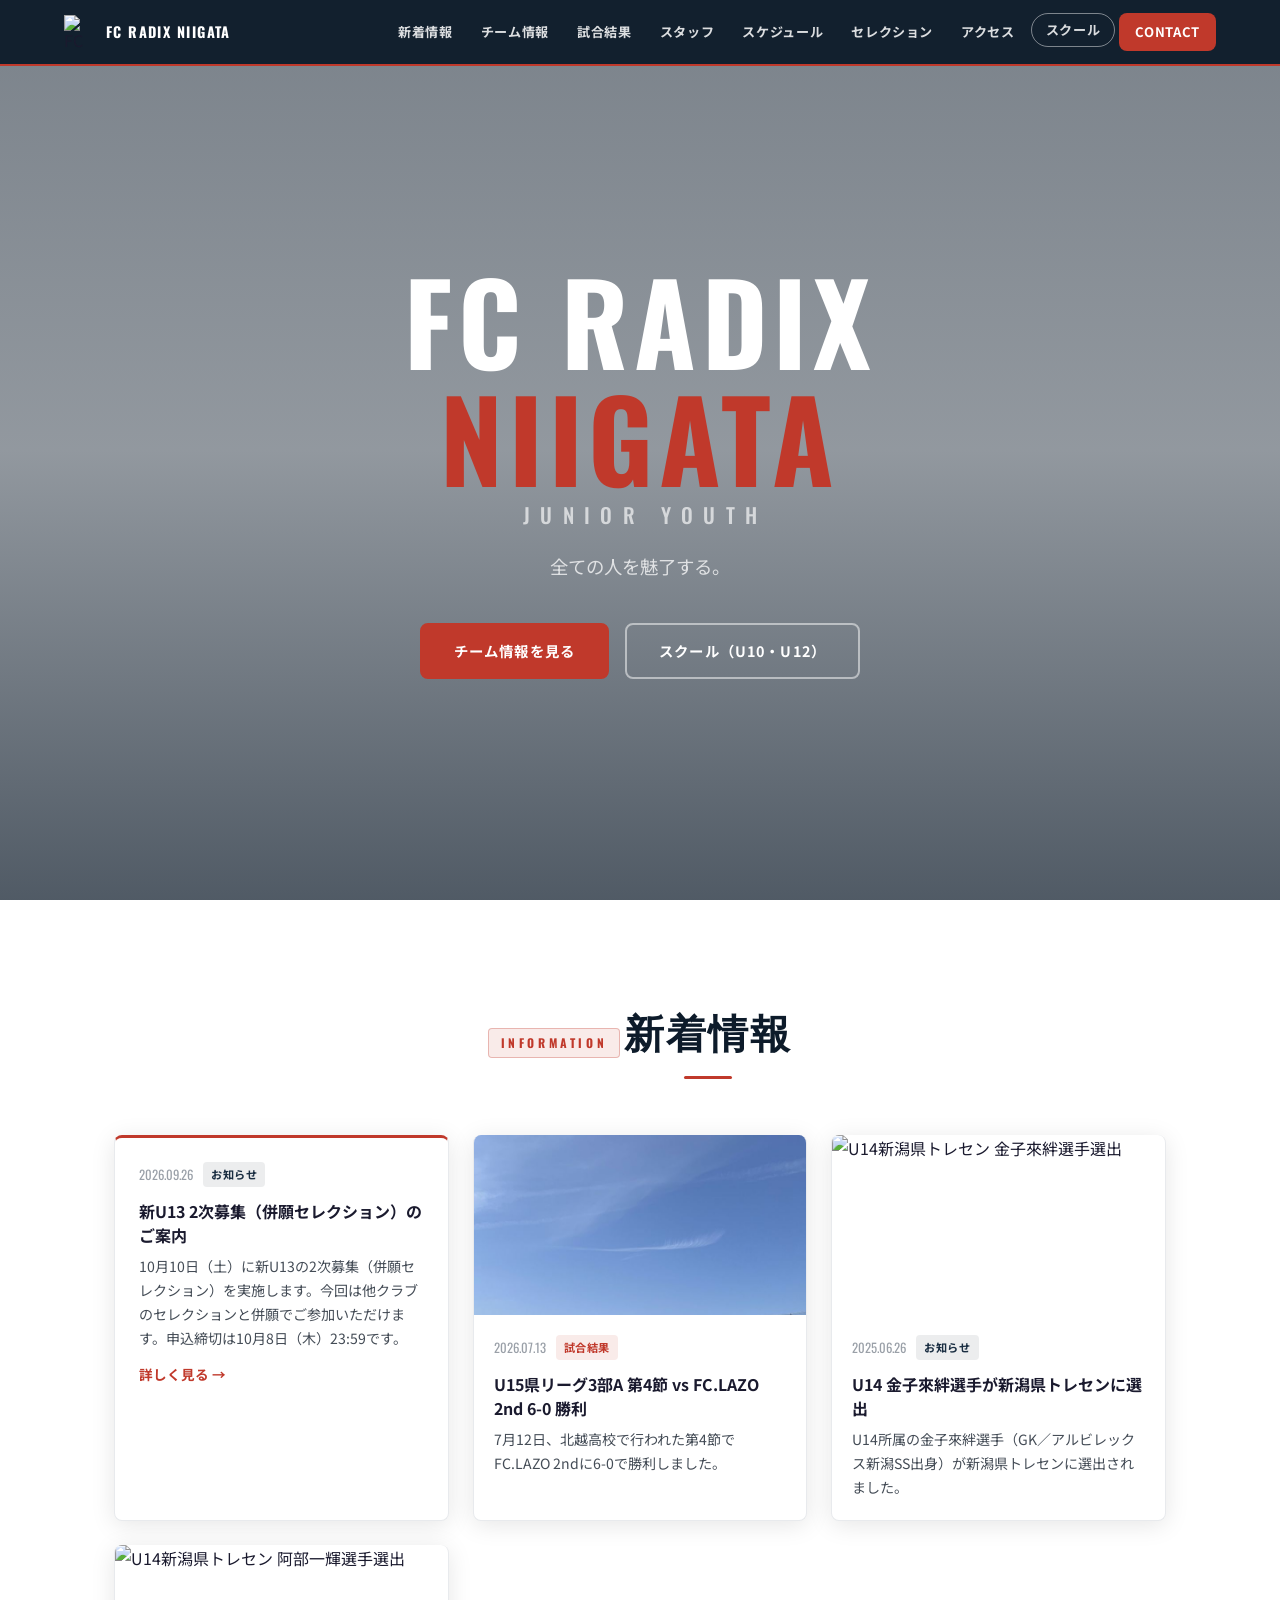
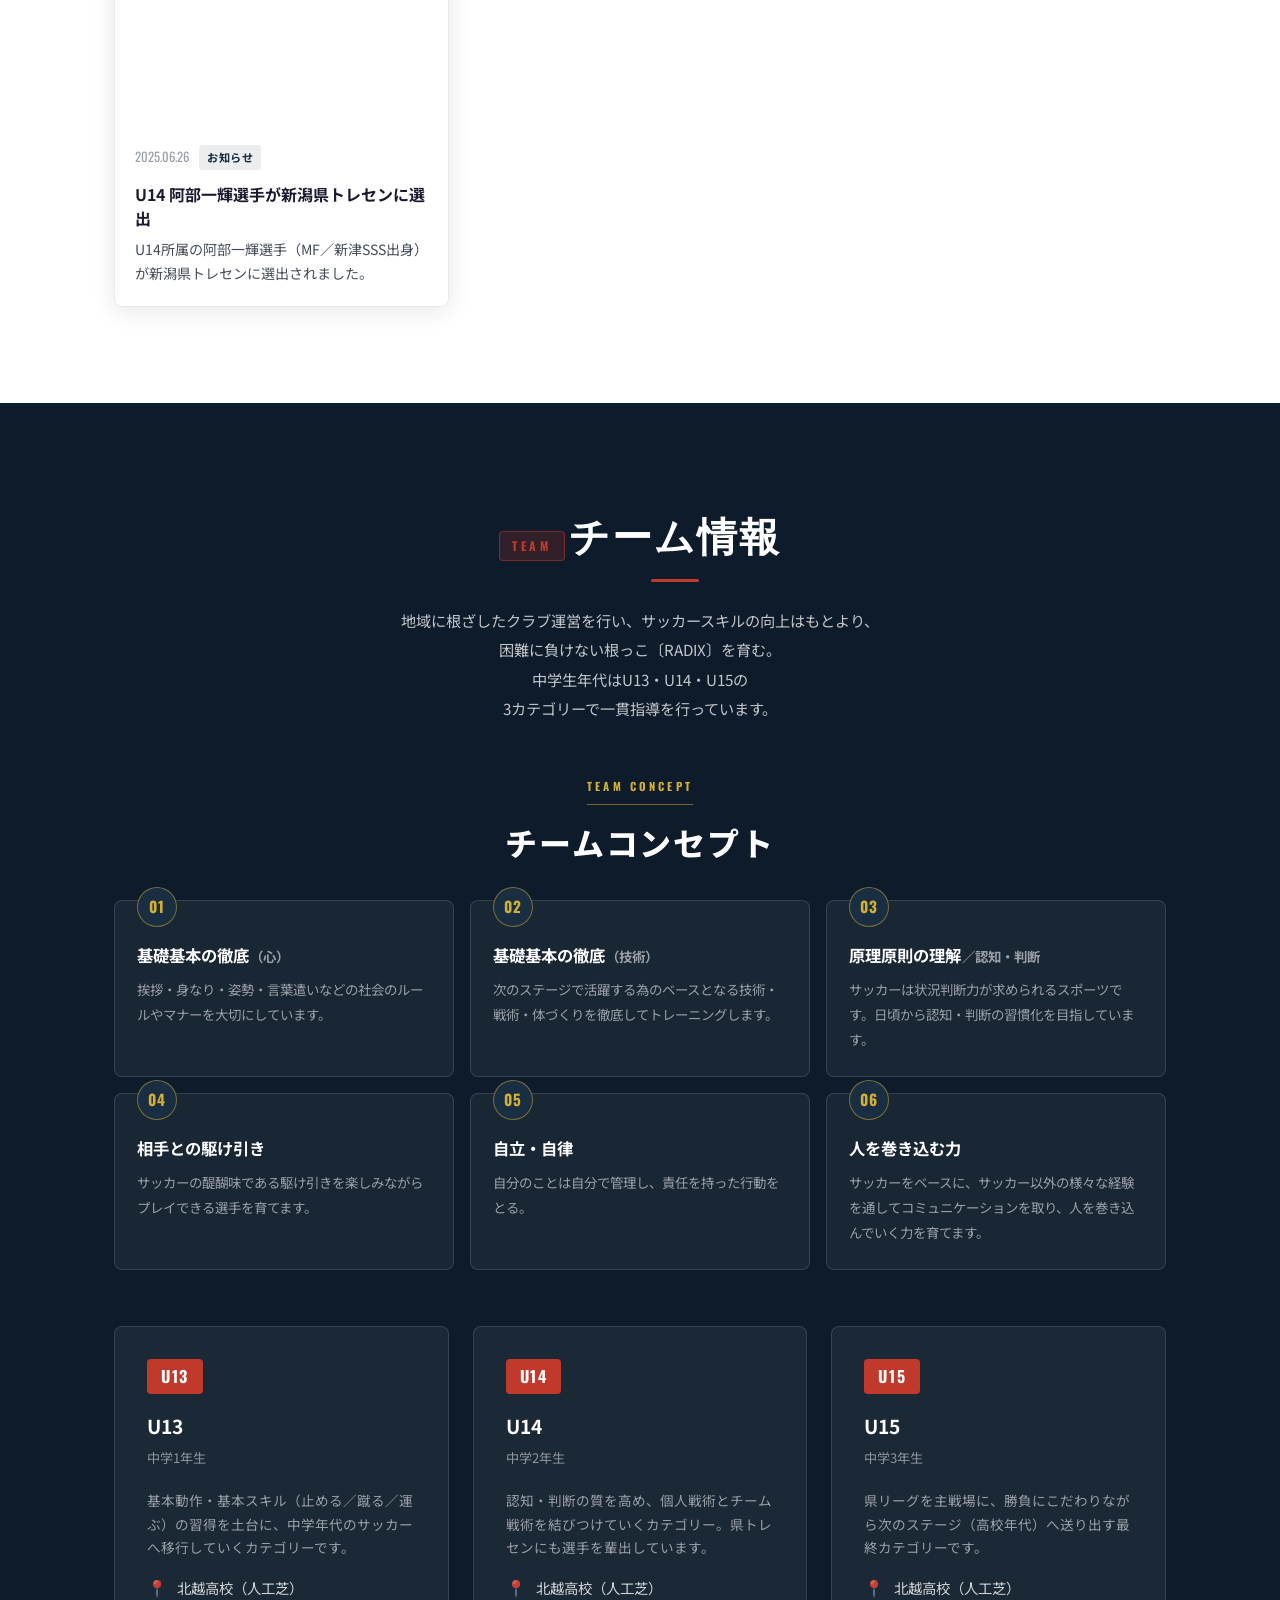
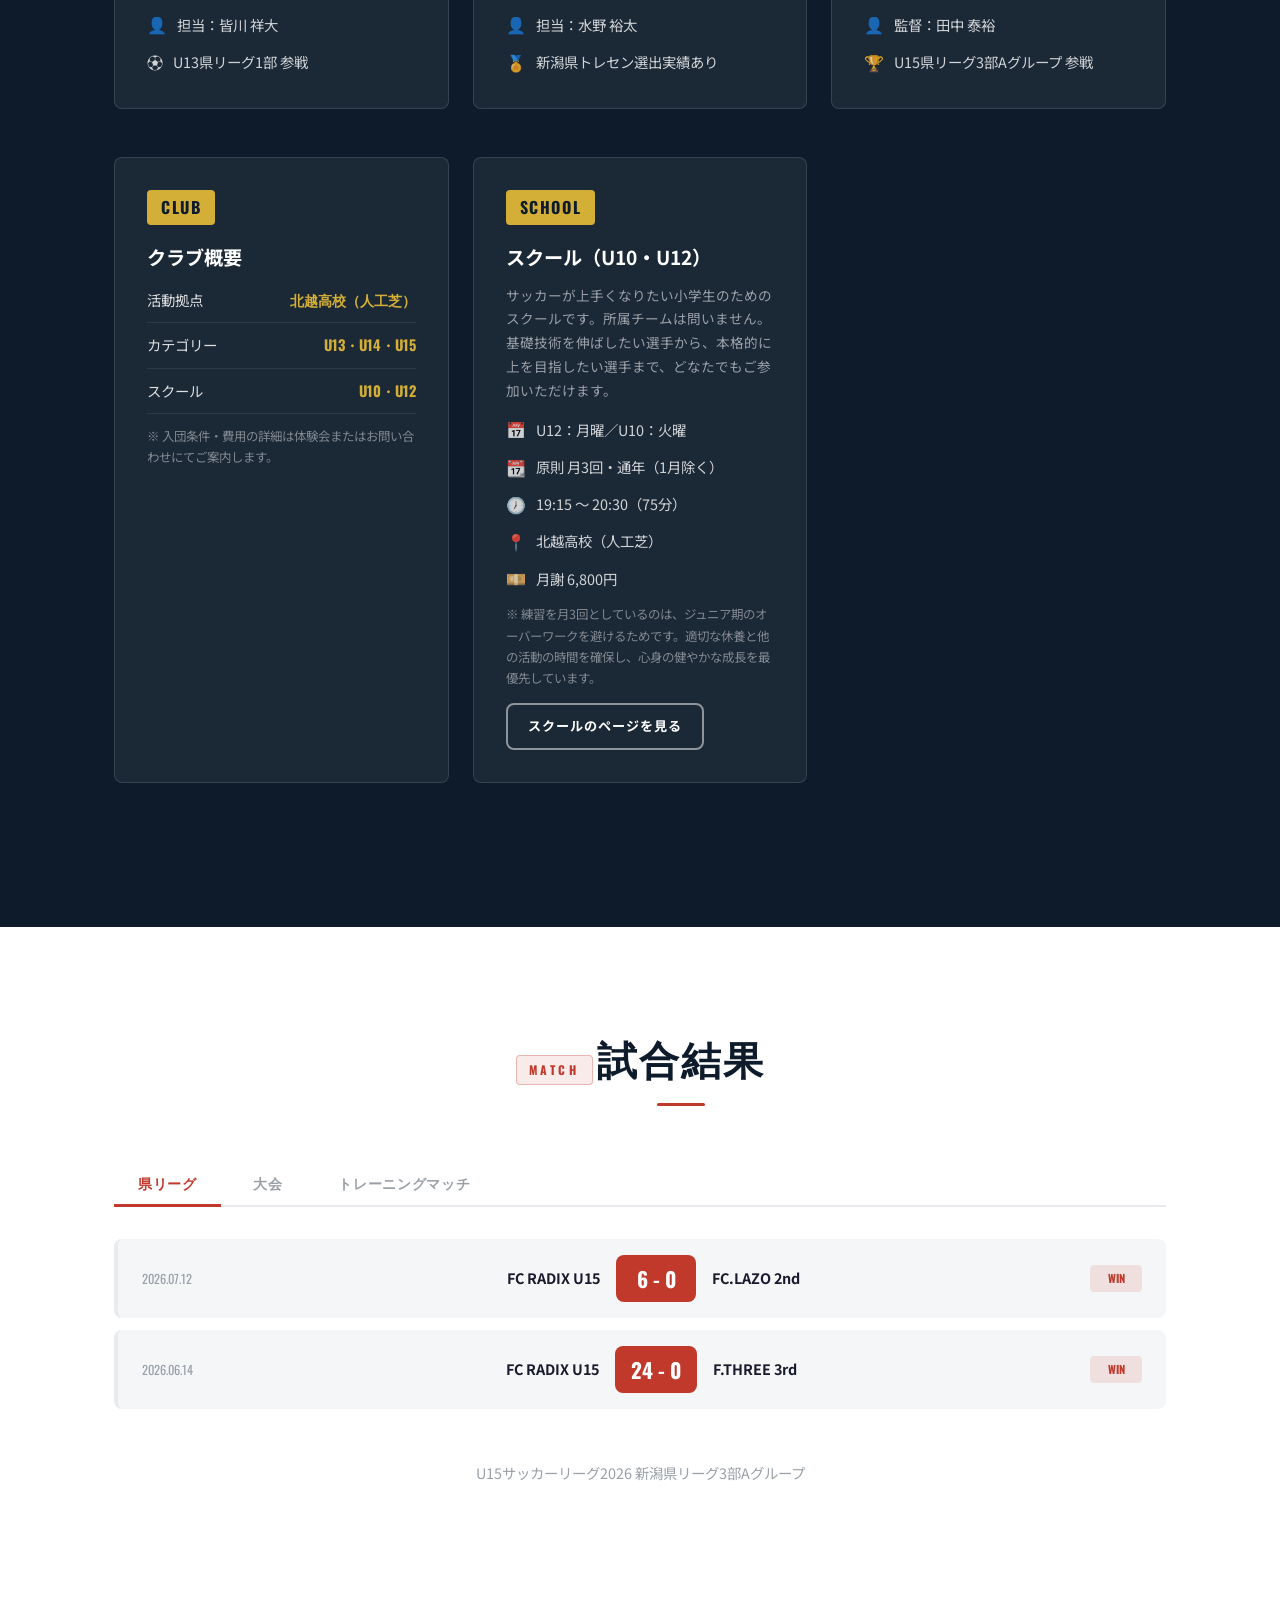
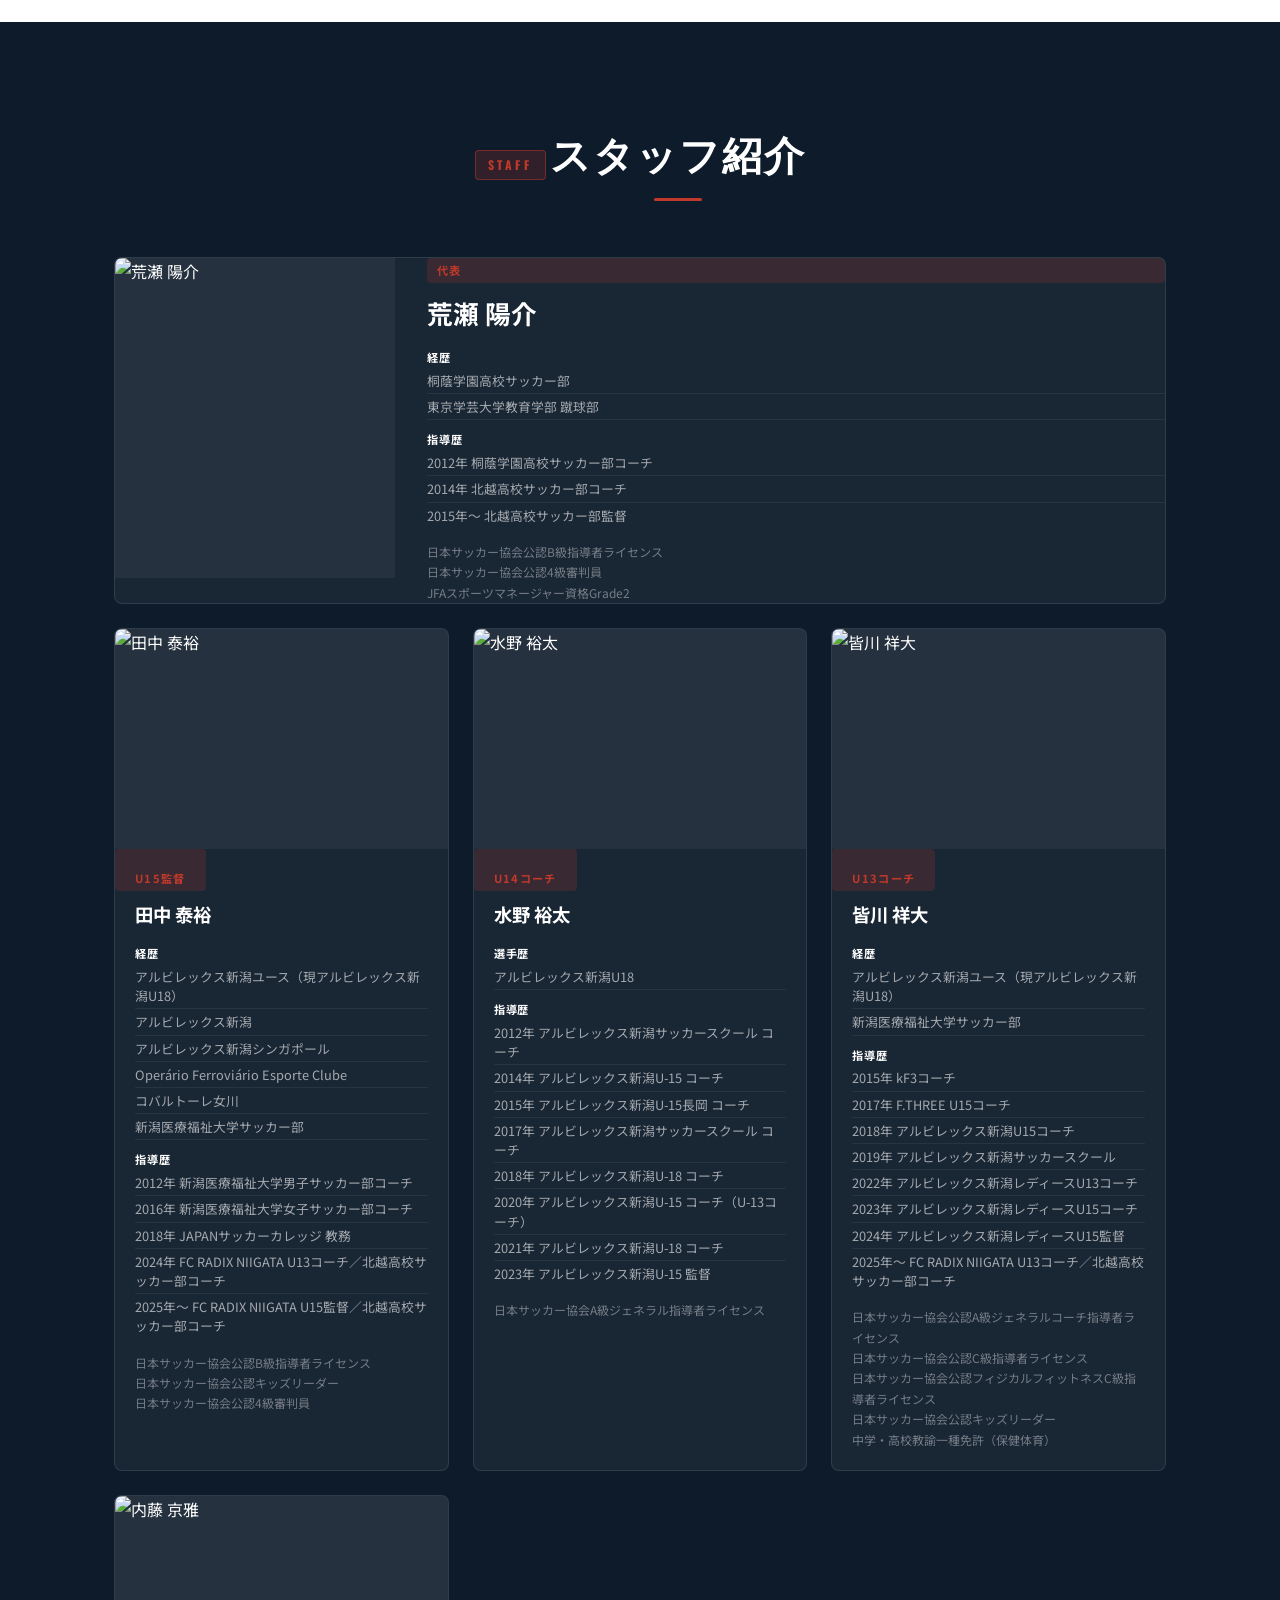
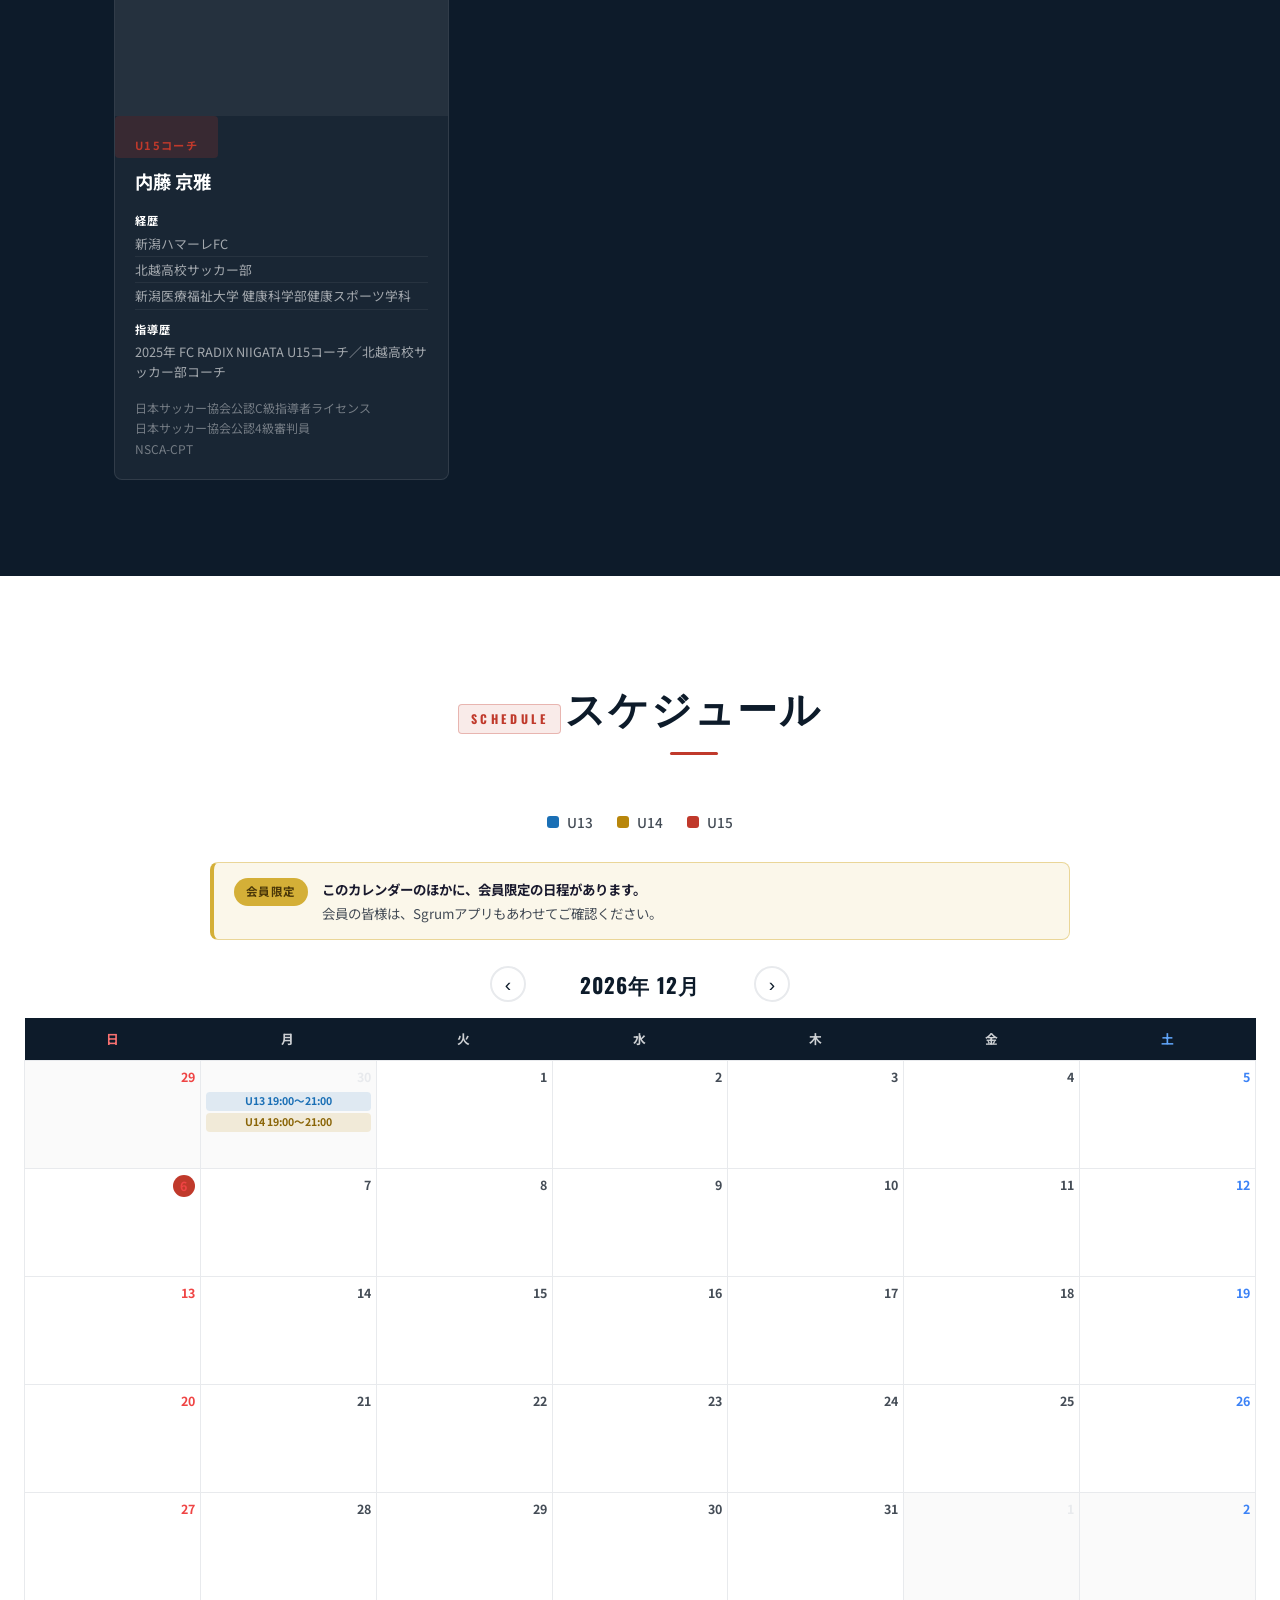
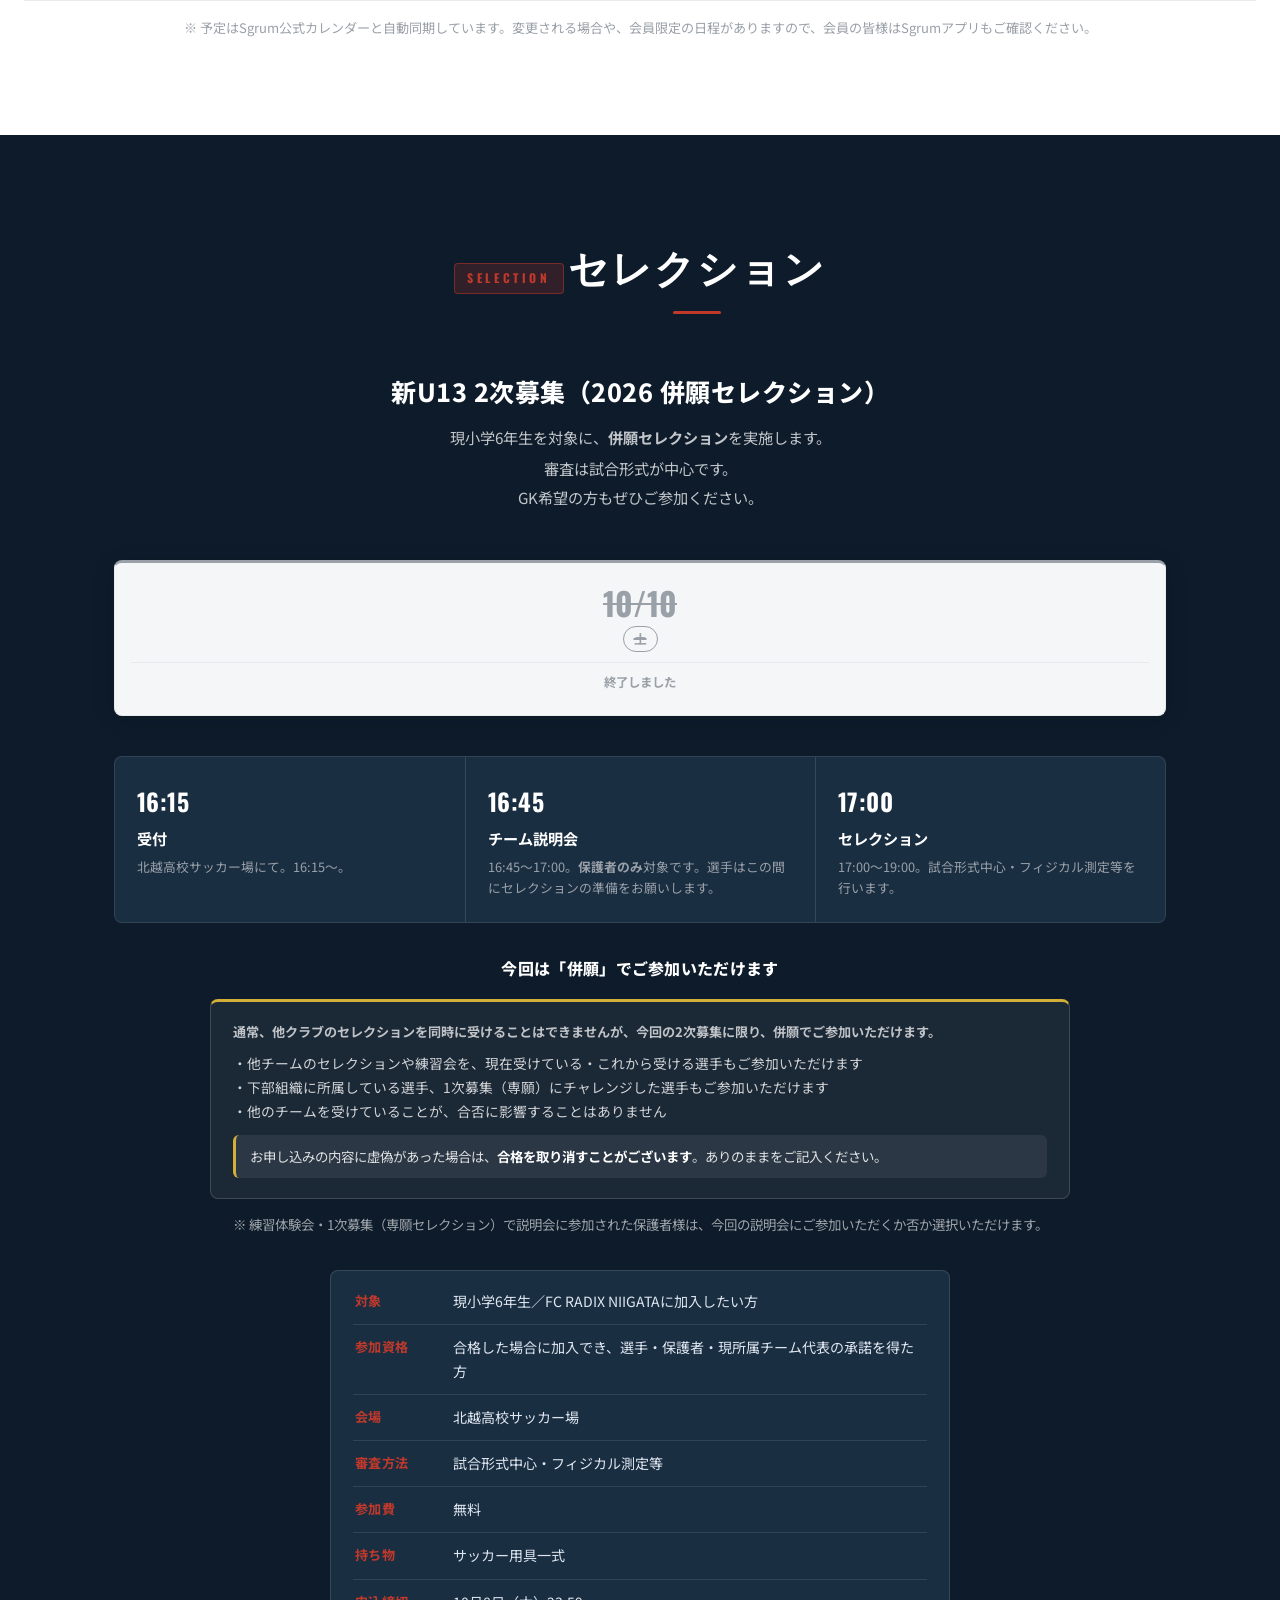
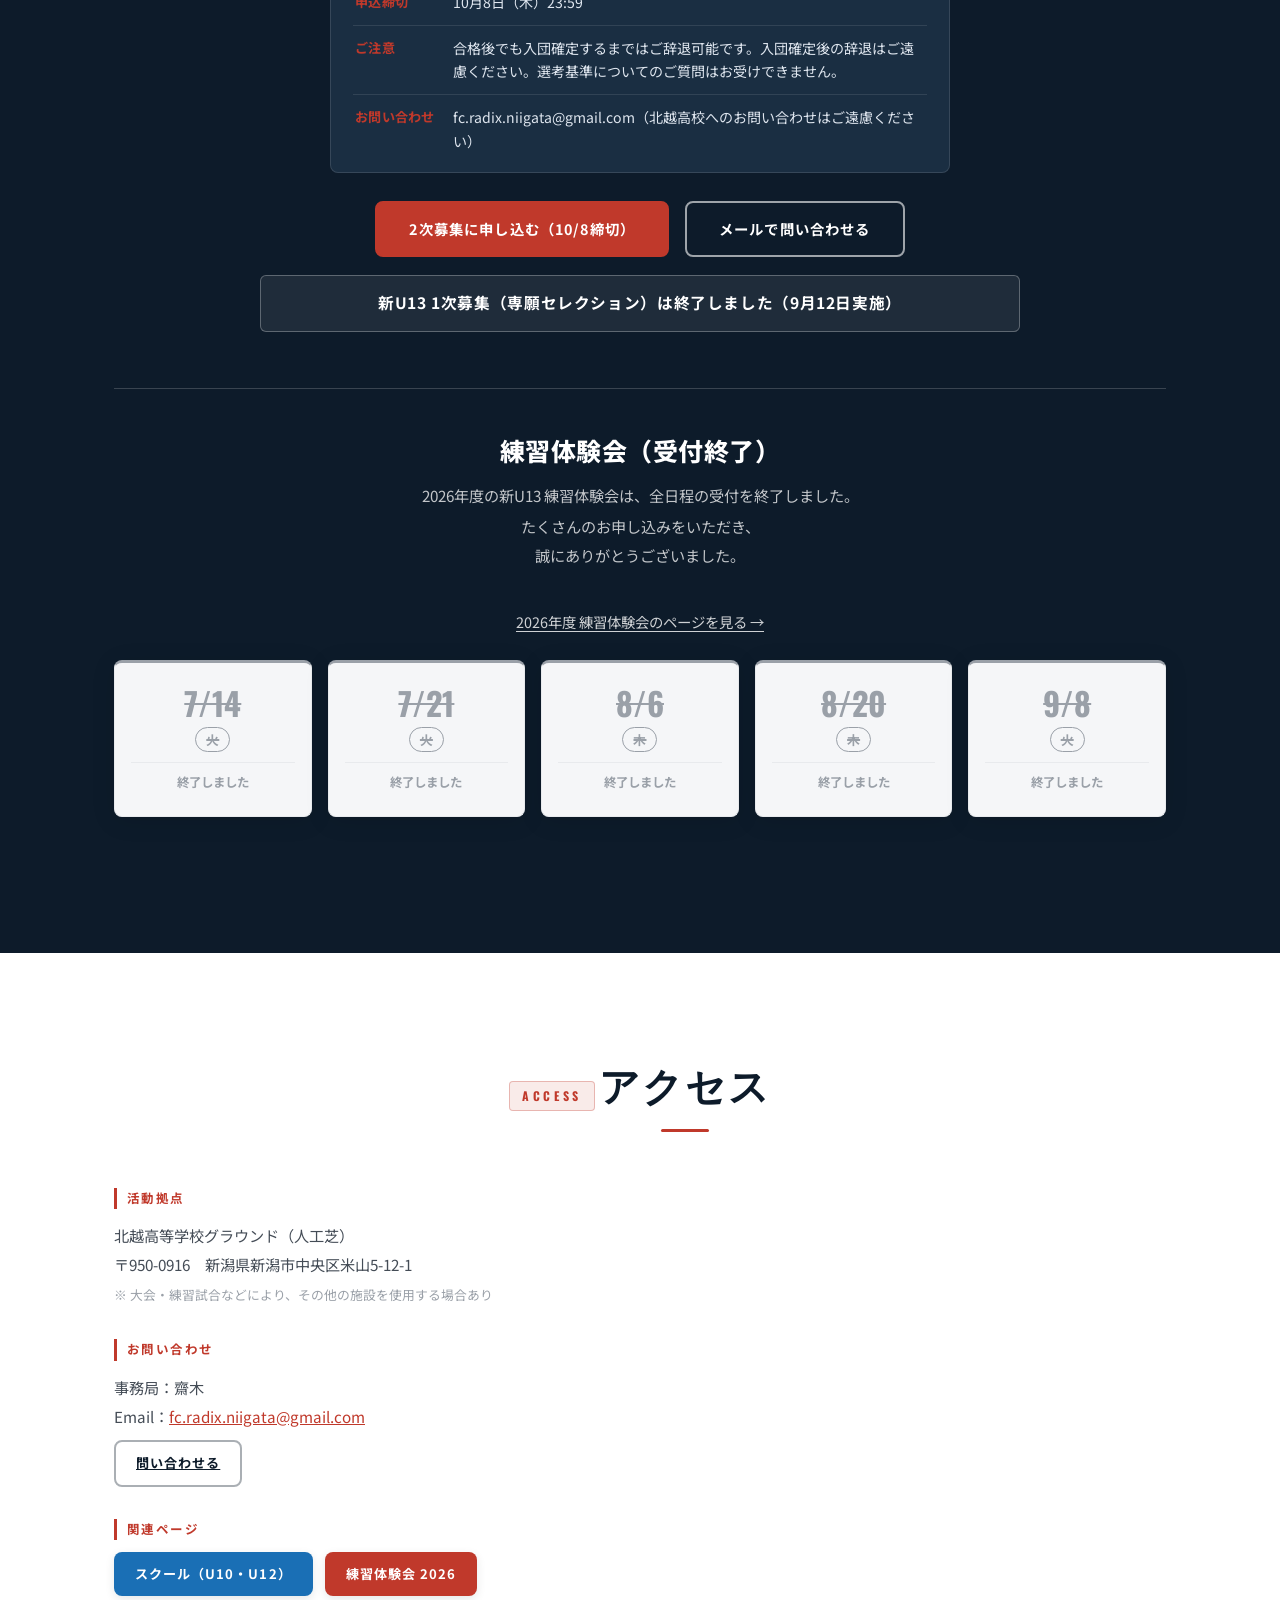
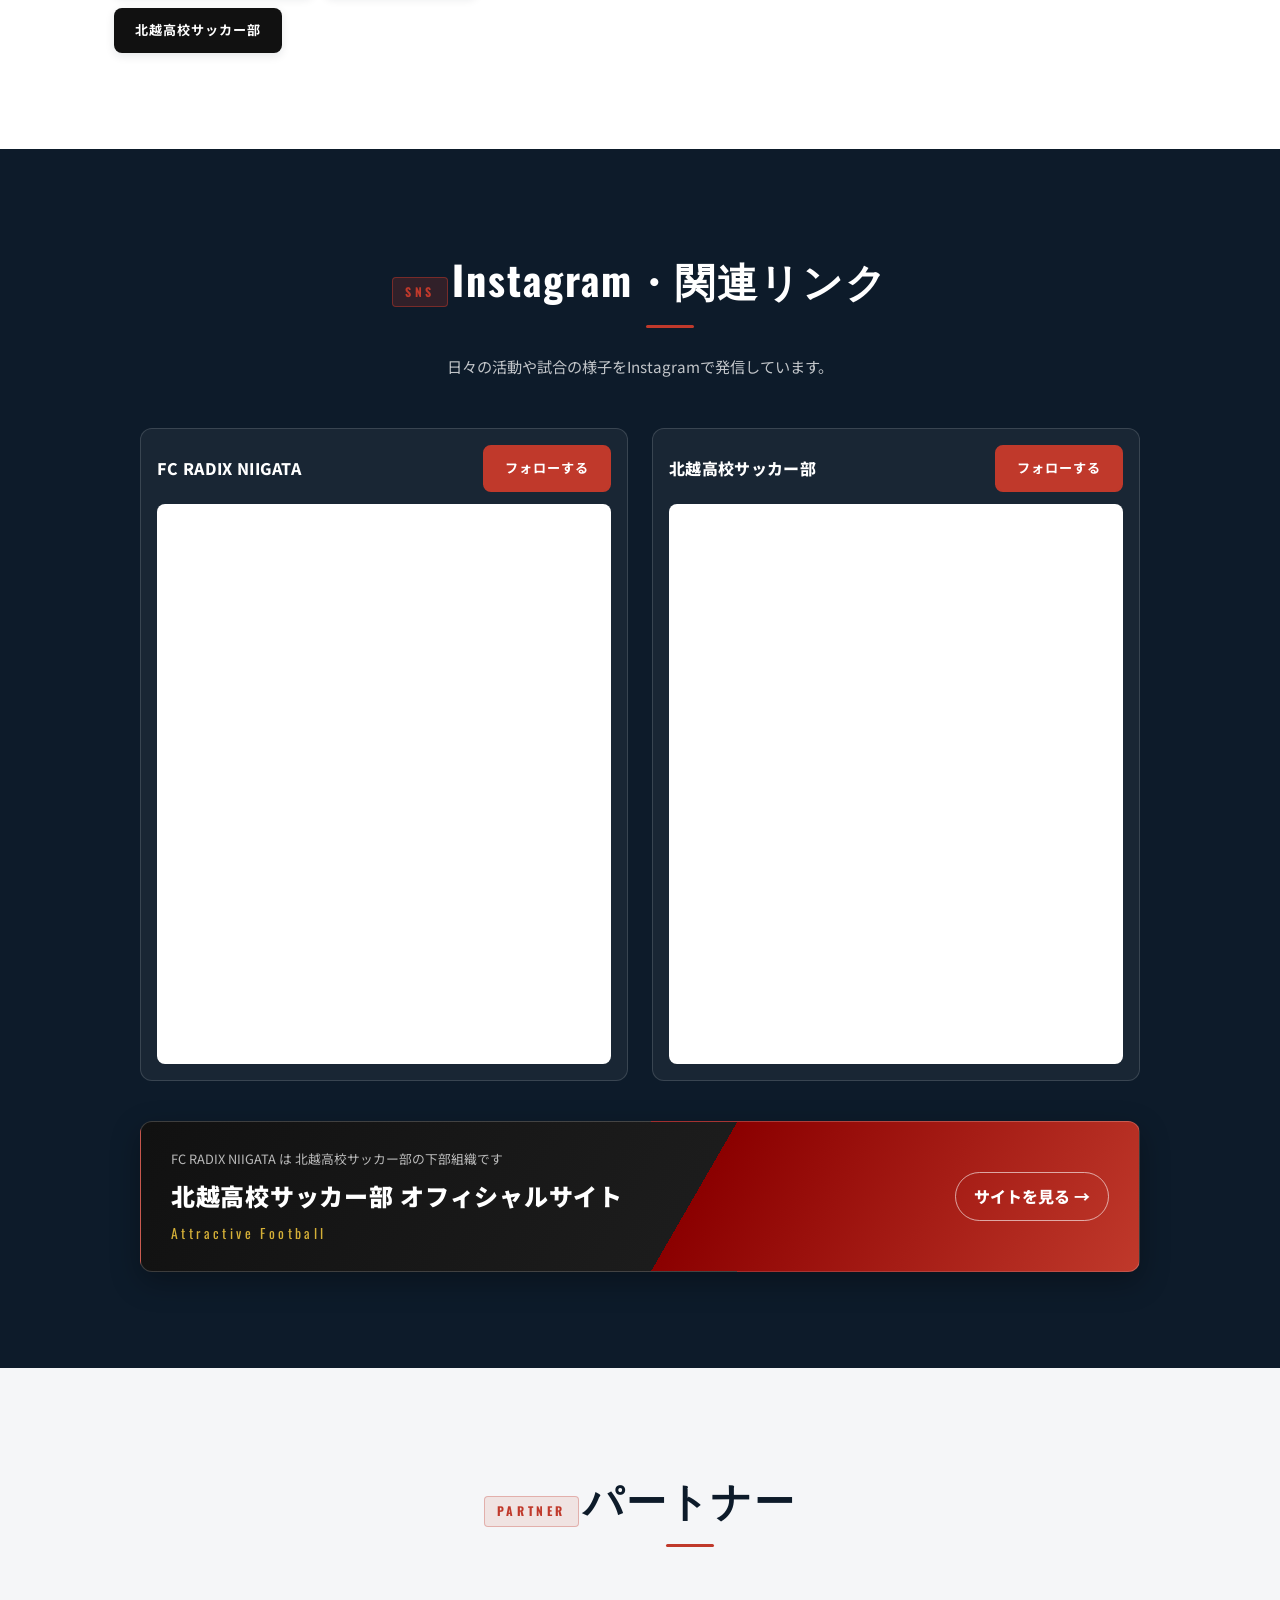
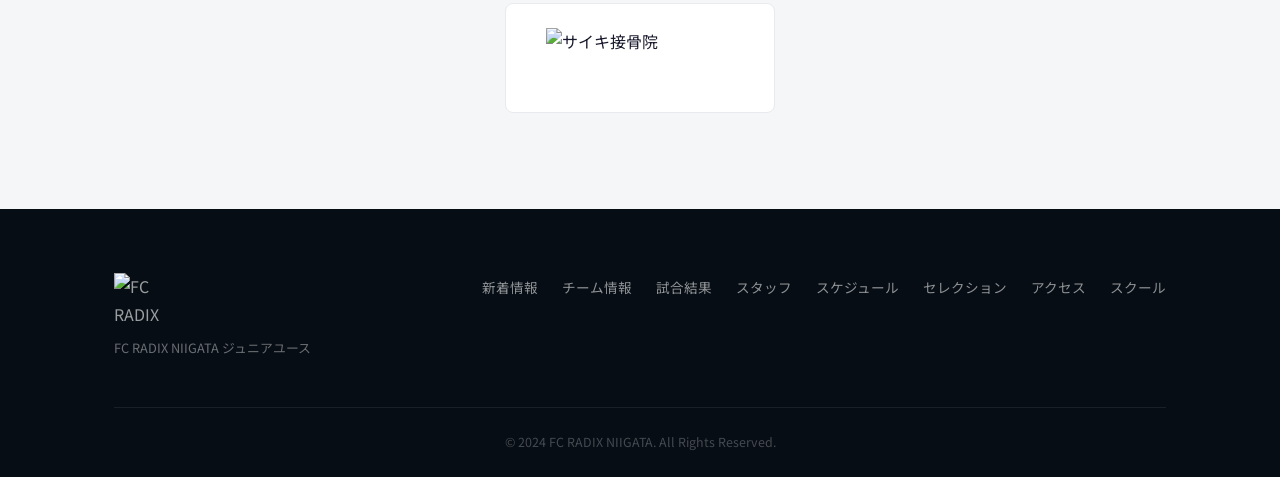
==== commit f6007d18: "新U13 2次募集（2026 併願セレクション）を公開：10/10（土）実施、申込締切10/8（木）23:59 - 併願OKであることを明記（通常は専願が前提のため強調表示） - 受付16:15／説明" ====
--- a/index.html
+++ b/index.html
@@ -80,6 +80,7 @@
           "availableLanguage": "Japanese"
         },
         "sameAs": [
+          "https://www.instagram.com/fc_radix_niigata/",
           "https://sgrum.com/web/fcradixniigata/",
           "https://fc-radix-niigata.netlify.app/school/"
         ],
@@ -222,11 +223,11 @@
       <article class="news-card featured">
         <div class="news-body">
           <div class="news-meta">
-            <time>2026.09.13</time>
+            <time>2026.09.26</time>
             <span class="tag tag-info">お知らせ</span>
           </div>
-          <h3>新U13 1次募集（専願セレクション）終了のお知らせ</h3>
-          <p>9月12日（土）の専願セレクションには多くの選手・保護者の皆様にご参加いただき、誠にありがとうございました。新U13の今後の選手募集については、決まり次第このサイトでお知らせします。</p>
+          <h3>新U13 2次募集（併願セレクション）のご案内</h3>
+          <p>10月10日（土）に新U13の2次募集（併願セレクション）を実施します。今回は他クラブのセレクションと併願でご参加いただけます。申込締切は10月8日（木）23:59です。</p>
           <a href="#trial" class="card-link">詳しく見る →</a>
         </div>
       </article>
@@ -722,17 +723,69 @@
       <h2 class="section-title">セレクション</h2>
     </div>
 
-    <h3 class="trial-heading">新U13 1次募集（2026 専願セレクション）</h3>
-    <p class="trial-closed-banner">新U13 1次募集（専願セレクション）は終了しました</p>
+    <h3 class="trial-heading">新U13 2次募集（2026 併願セレクション）</h3>
     <p class="section-desc">
-      <span>9月12日（土）の専願セレクションには、</span><span>多くの選手・保護者の皆様にご参加いただき、</span><span>誠にありがとうございました。</span>
+      <span>現小学6年生を対象に、</span><span><strong>併願セレクション</strong>を実施します。</span>
+      <span class="desc-break">審査は試合形式が中心です。</span><span>GK希望の方もぜひご参加ください。</span>
     </p>
 
-    <div class="next-teaser">
-      <span class="next-label">NEXT</span>
-      <p class="next-title">新U13の今後の選手募集について</p>
-      <p class="next-text"><span>詳細が決まり次第、</span><span>このサイトでお知らせします。</span></p>
-    </div>
+    <div class="trial-grid">
+      <div class="trial-card" data-date="2026-10-10">
+        <span class="trial-date">10/10</span><span class="trial-dow">土</span>
+        <span class="trial-cap">申込締切 10/8（木）23:59</span>
+      </div>
+    </div>
+
+    <div class="trial-flow">
+      <div class="trial-step">
+        <div class="trial-time">16:15</div>
+        <h4>受付</h4>
+        <p>北越高校サッカー場にて。16:15〜。</p>
+      </div>
+      <div class="trial-step">
+        <div class="trial-time">16:45</div>
+        <h4>チーム説明会</h4>
+        <p>16:45〜17:00。<strong>保護者のみ</strong>対象です。選手はこの間にセレクションの準備をお願いします。</p>
+      </div>
+      <div class="trial-step">
+        <div class="trial-time">17:00</div>
+        <h4>セレクション</h4>
+        <p>17:00〜19:00。試合形式中心・フィジカル測定等を行います。</p>
+      </div>
+    </div>
+
+    <div class="reception">
+      <h4 class="reception-title">今回は「併願」でご参加いただけます</h4>
+      <div class="reception-card is-b">
+        <div class="reception-label">通常、他クラブのセレクションを同時に受けることはできませんが、今回の2次募集に限り、併願でご参加いただけます。</div>
+        <p class="reception-note">
+          ・他チームのセレクションや練習会を、現在受けている・これから受ける選手もご参加いただけます<br />
+          ・下部組織に所属している選手、1次募集（専願）にチャレンジした選手もご参加いただけます<br />
+          ・他のチームを受けていることが、合否に影響することはありません
+        </p>
+        <p class="reception-opt">お申し込みの内容に虚偽があった場合は、<strong>合格を取り消すことがございます</strong>。ありのままをご記入ください。</p>
+      </div>
+      <p class="reception-foot">※ 練習体験会・1次募集（専願セレクション）で説明会に参加された保護者様は、今回の説明会にご参加いただくか否か選択いただけます。</p>
+    </div>
+
+    <ul class="trial-notes">
+      <li><strong>対象</strong><span>現小学6年生／FC RADIX NIIGATAに加入したい方</span></li>
+      <li><strong>参加資格</strong><span>合格した場合に加入でき、選手・保護者・現所属チーム代表の承諾を得た方</span></li>
+      <li><strong>会場</strong><span>北越高校サッカー場</span></li>
+      <li><strong>審査方法</strong><span>試合形式中心・フィジカル測定等</span></li>
+      <li><strong>参加費</strong><span>無料</span></li>
+      <li><strong>持ち物</strong><span>サッカー用具一式</span></li>
+      <li><strong>申込締切</strong><span>10月8日（木）23:59</span></li>
+      <li><strong>ご注意</strong><span>合格後でも入団確定するまではご辞退可能です。入団確定後の辞退はご遠慮ください。選考基準についてのご質問はお受けできません。</span></li>
+      <li><strong>お問い合わせ</strong><span>fc.radix.niigata@gmail.com（北越高校へのお問い合わせはご遠慮ください）</span></li>
+    </ul>
+
+    <div class="school-cta">
+      <a href="https://docs.google.com/forms/d/e/1FAIpQLSfioI2COu4dKfOKYErcb1SHP8QDG257KZbWv6DFk0qtfMM5Ow/viewform" target="_blank" rel="noopener" class="btn btn-primary">2次募集に申し込む（10/8締切）</a>
+      <a href="mailto:fc.radix.niigata@gmail.com" class="btn btn-outline">メールで問い合わせる</a>
+    </div>
+
+    <p class="trial-closed-banner">新U13 1次募集（専願セレクション）は終了しました（9月12日実施）</p>
 
     <hr class="trial-sep" />
 
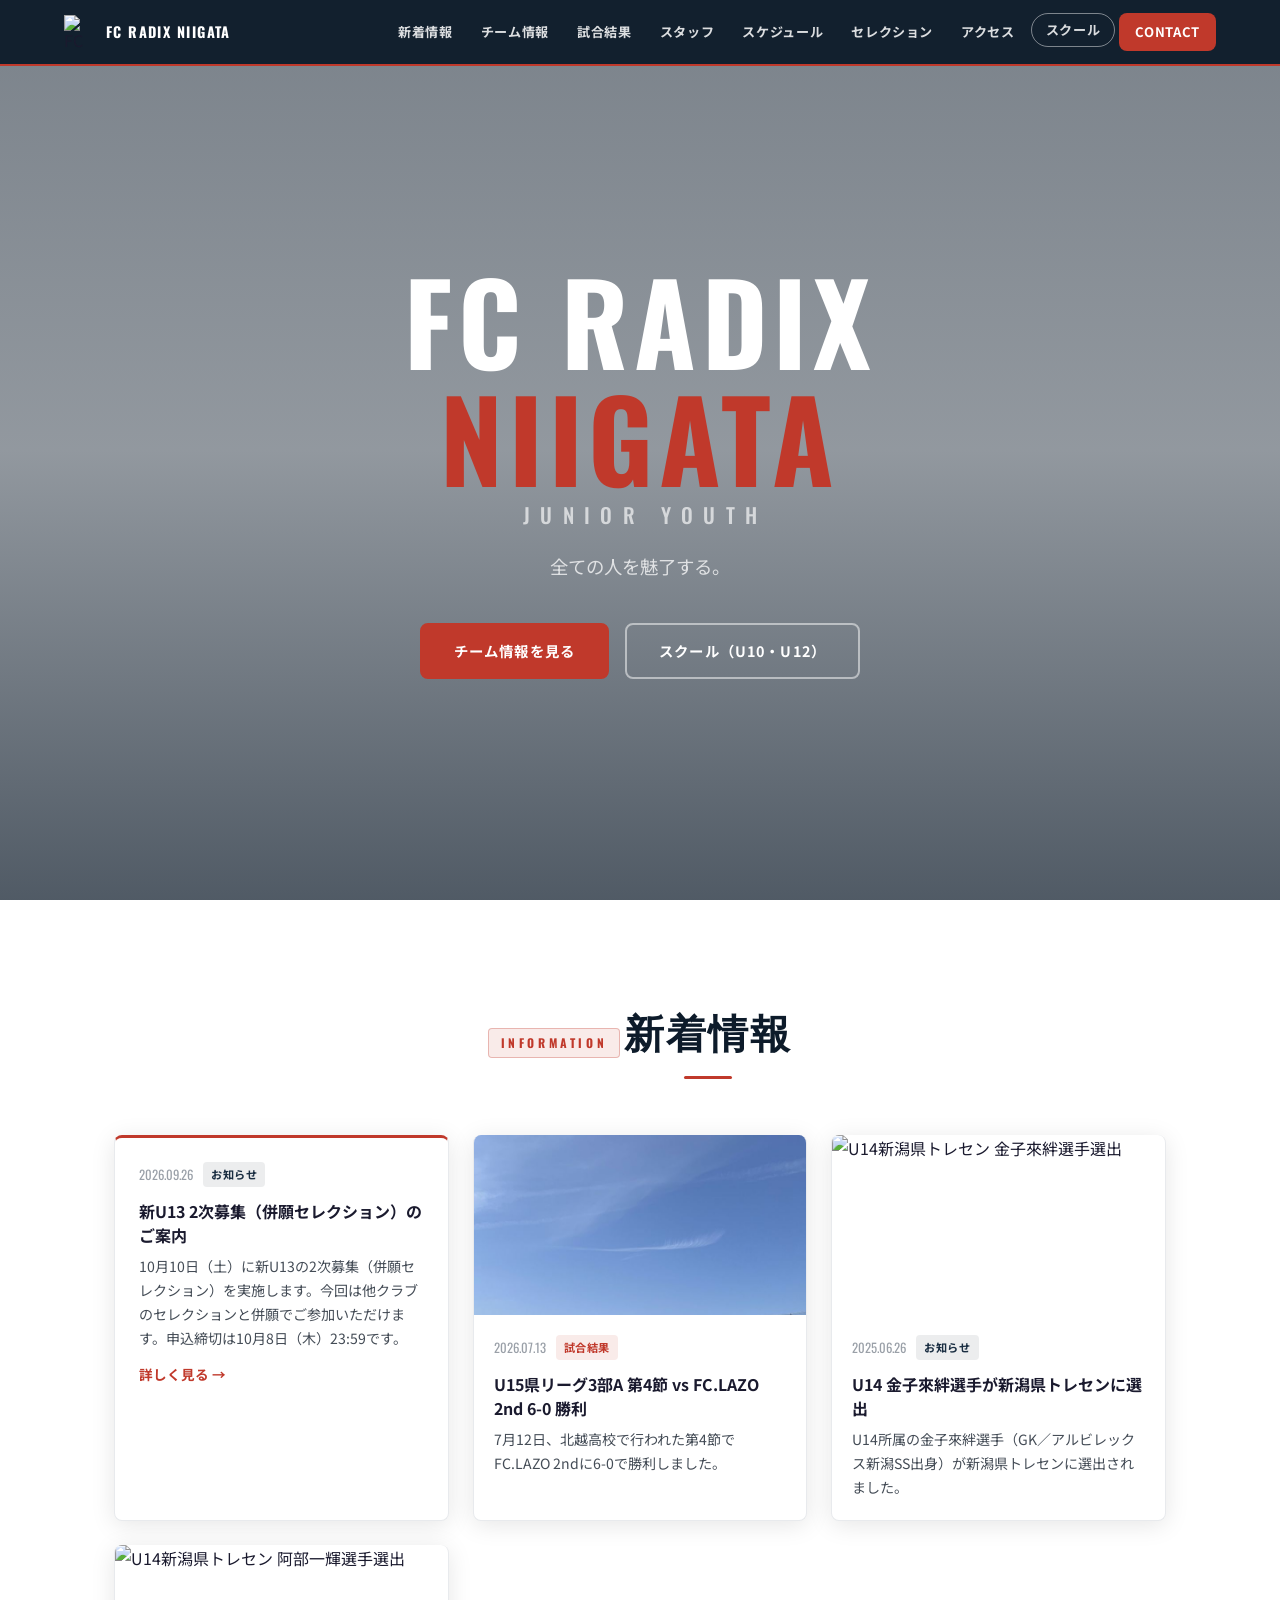
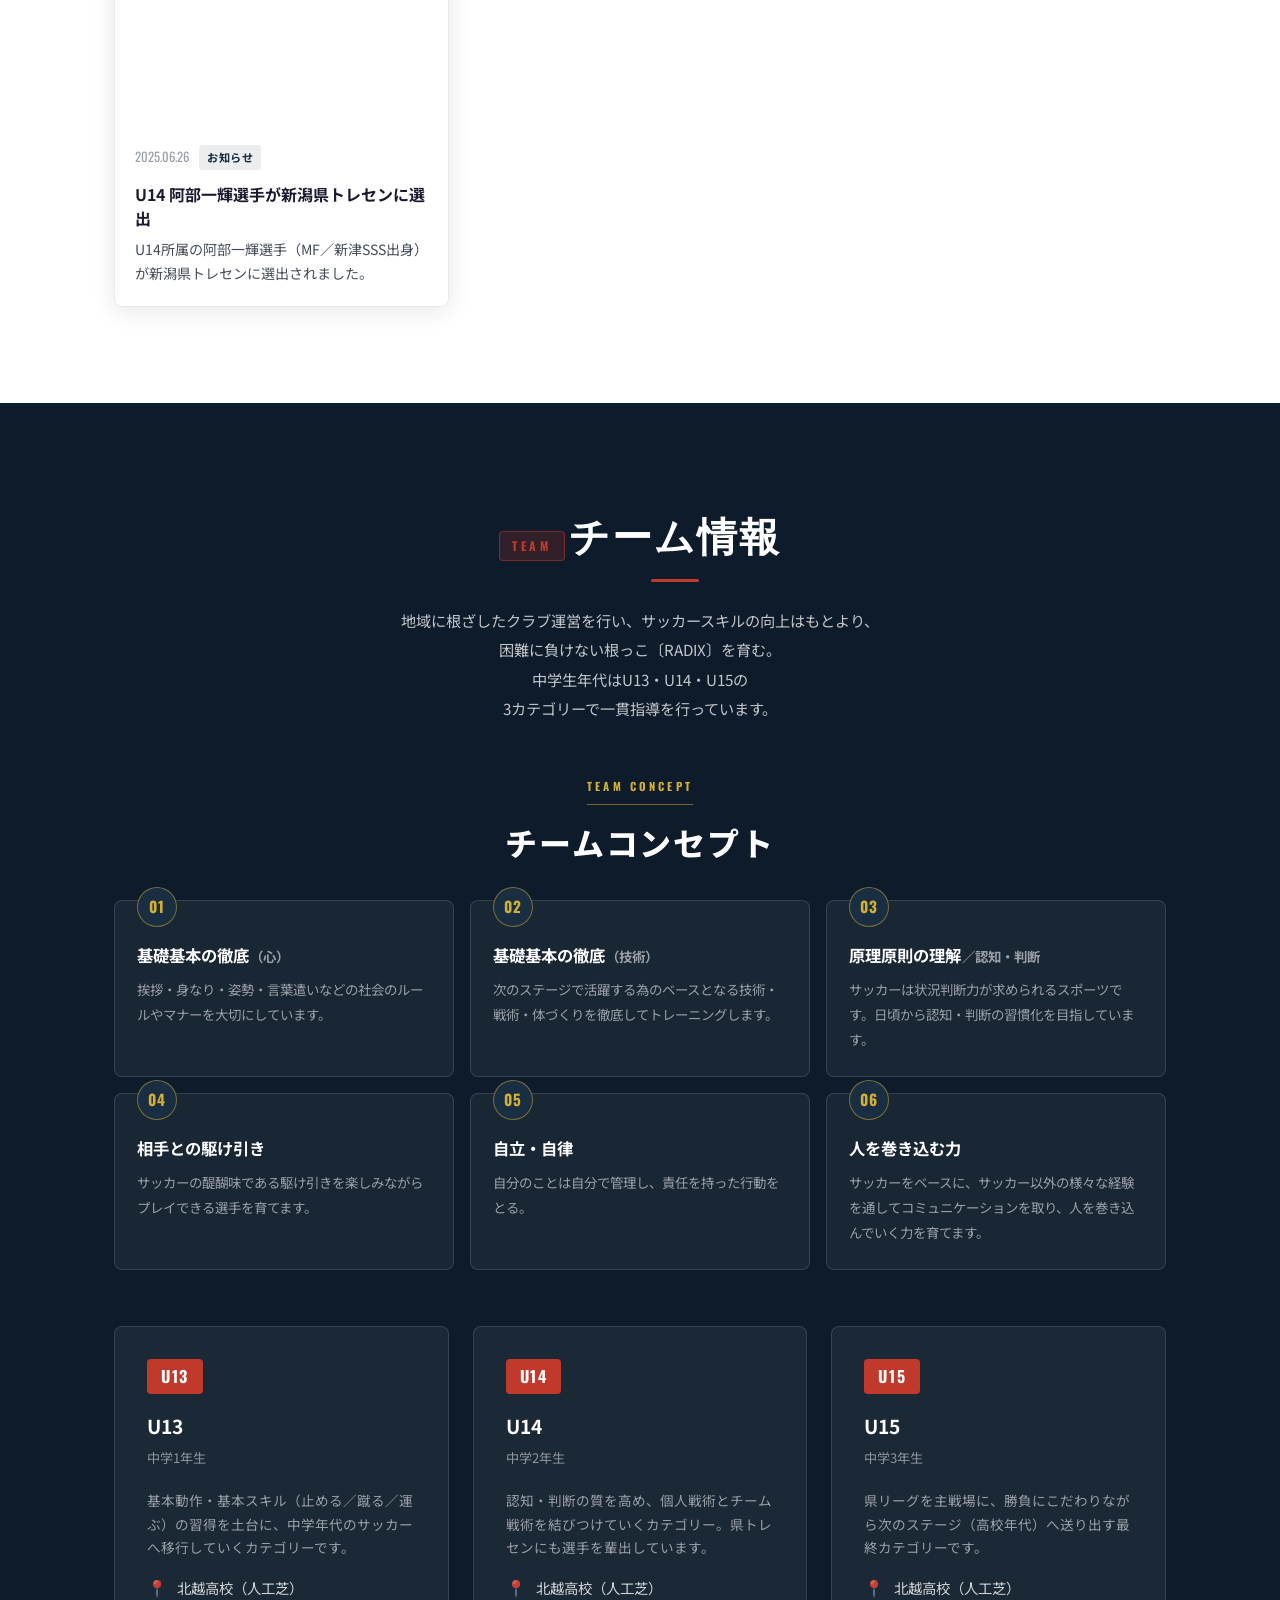
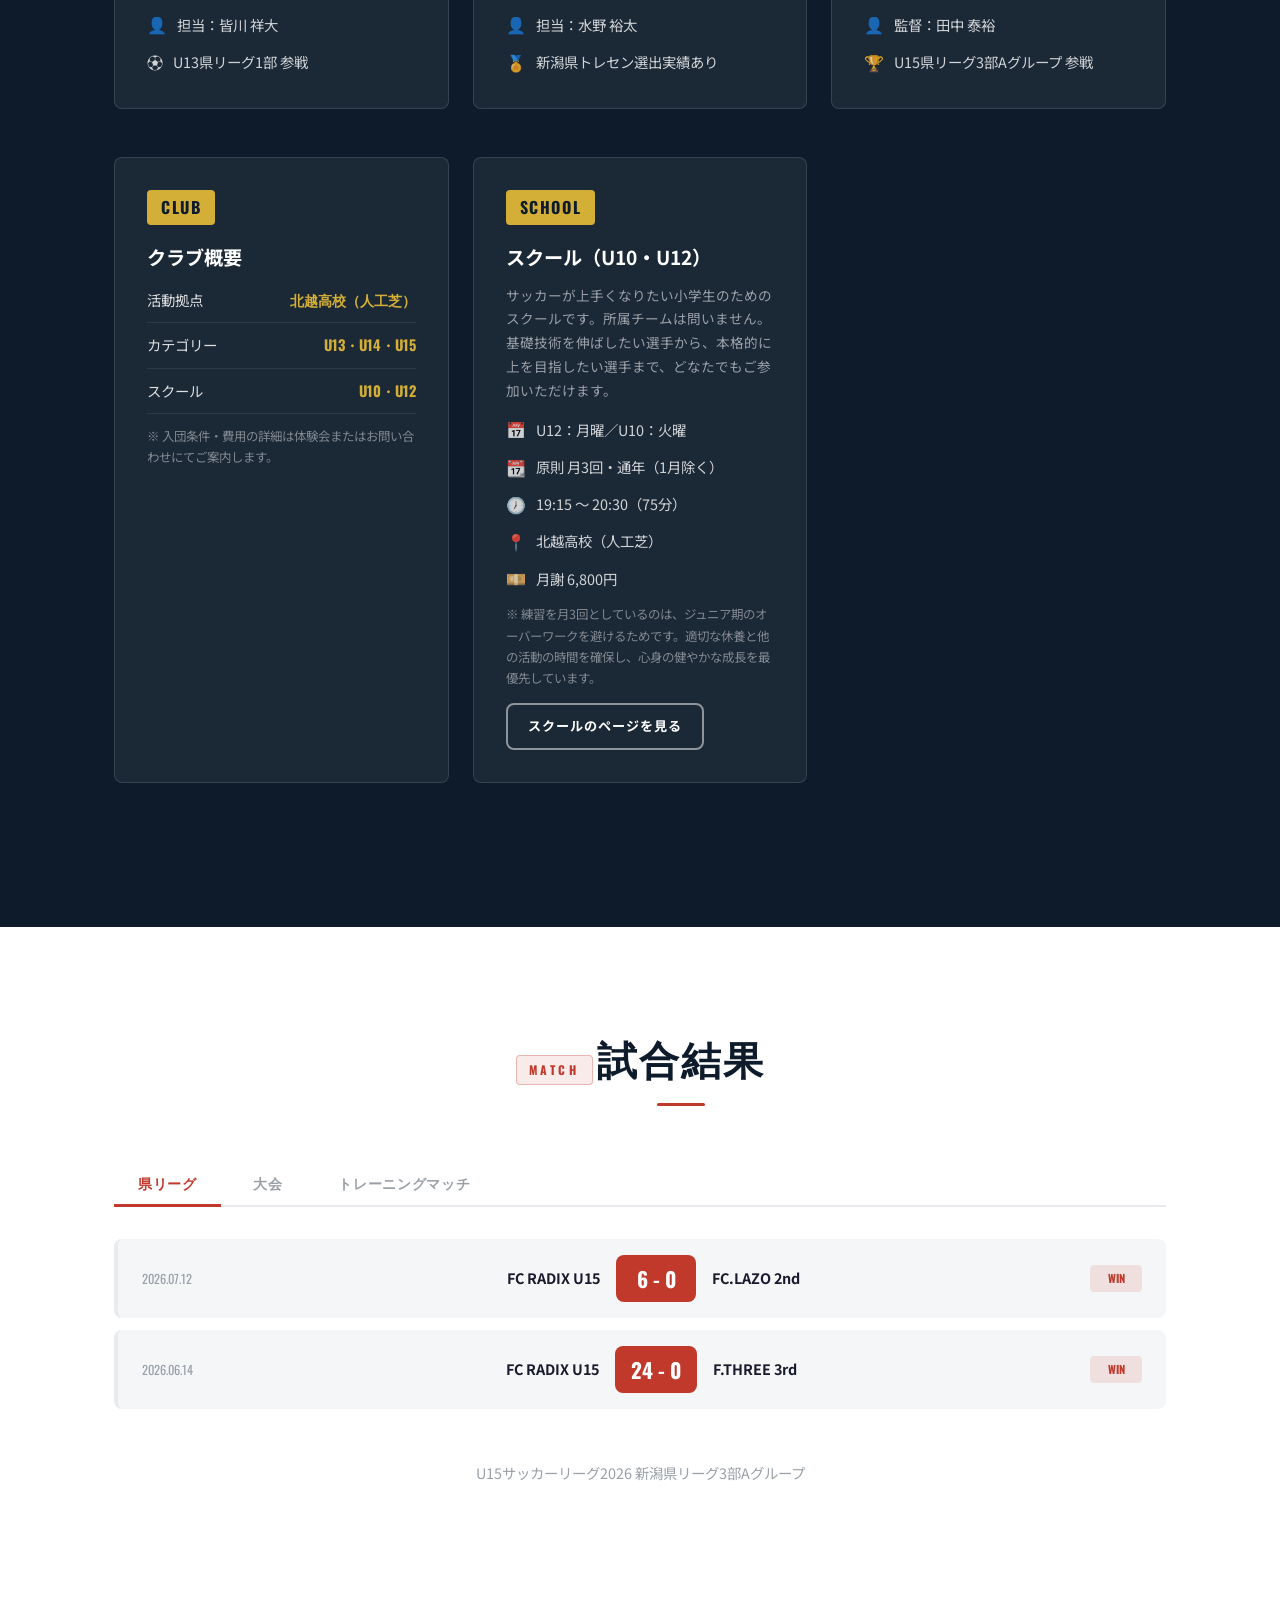
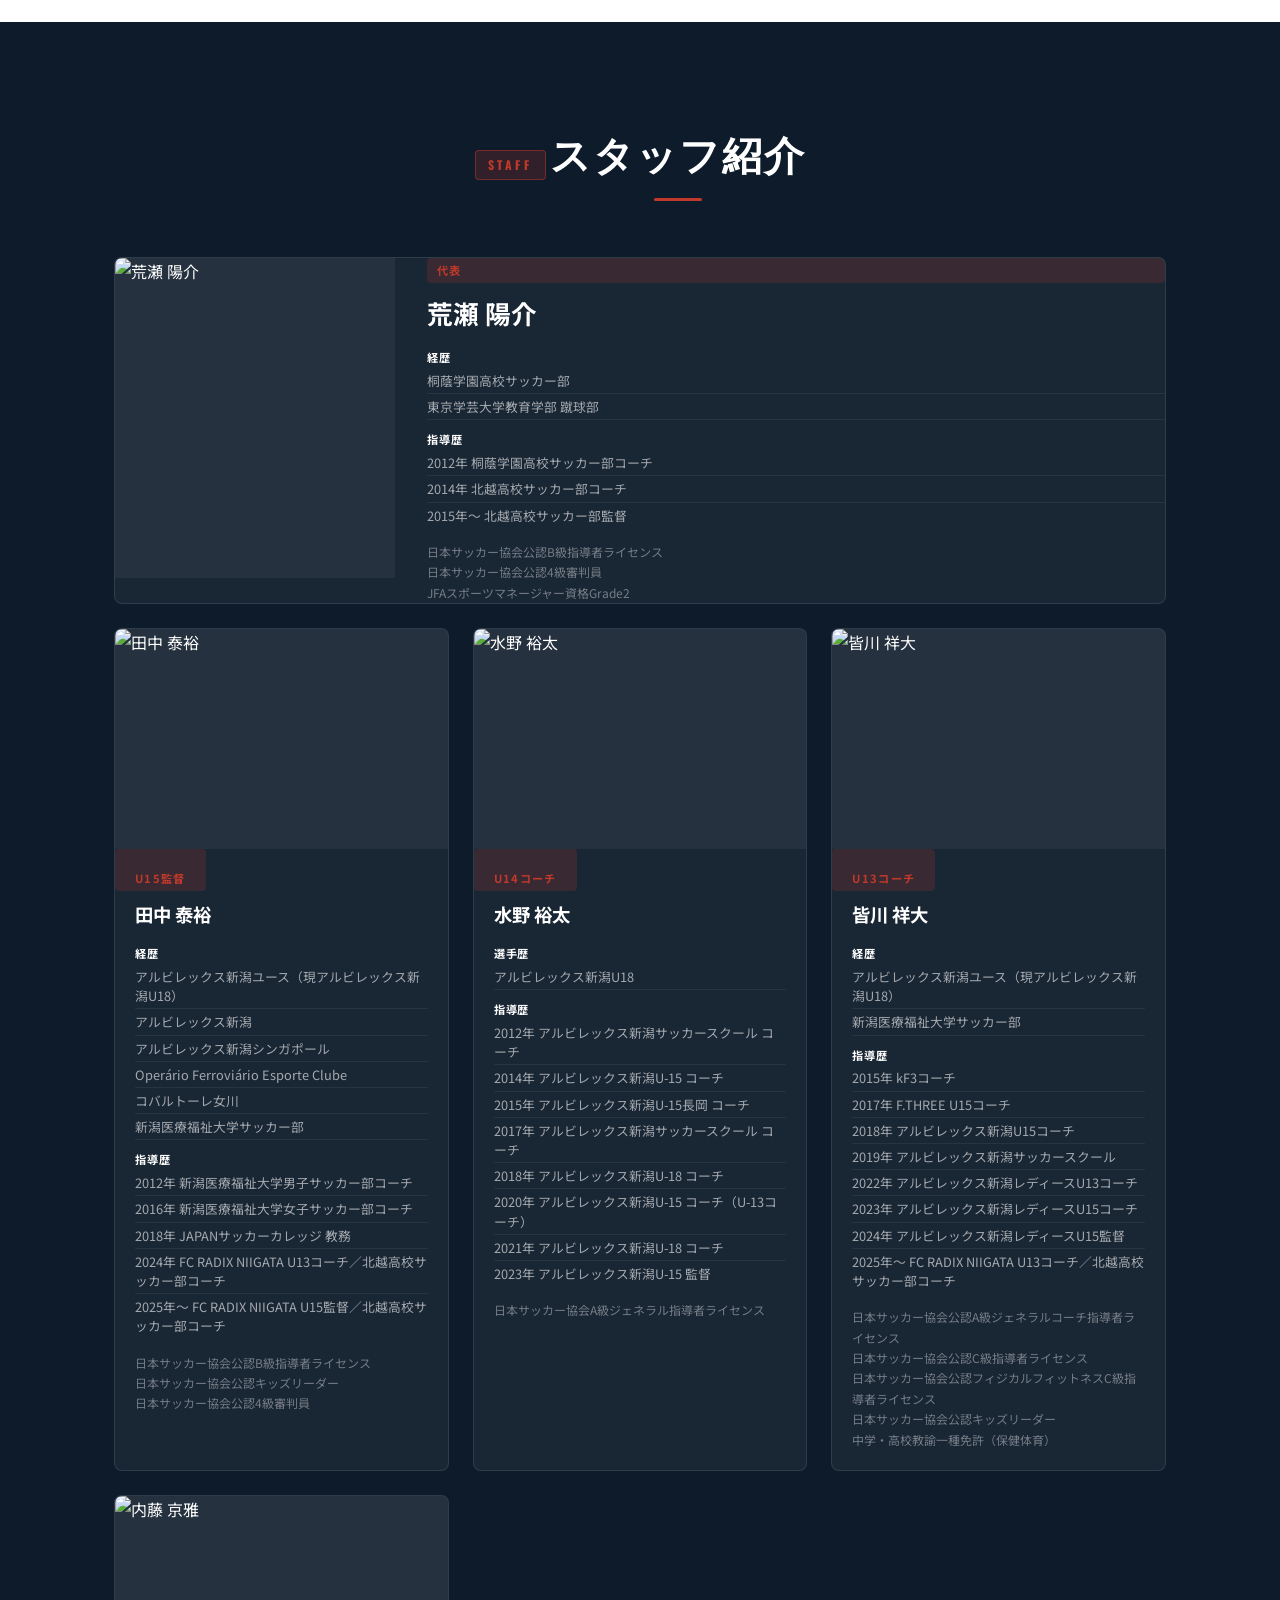
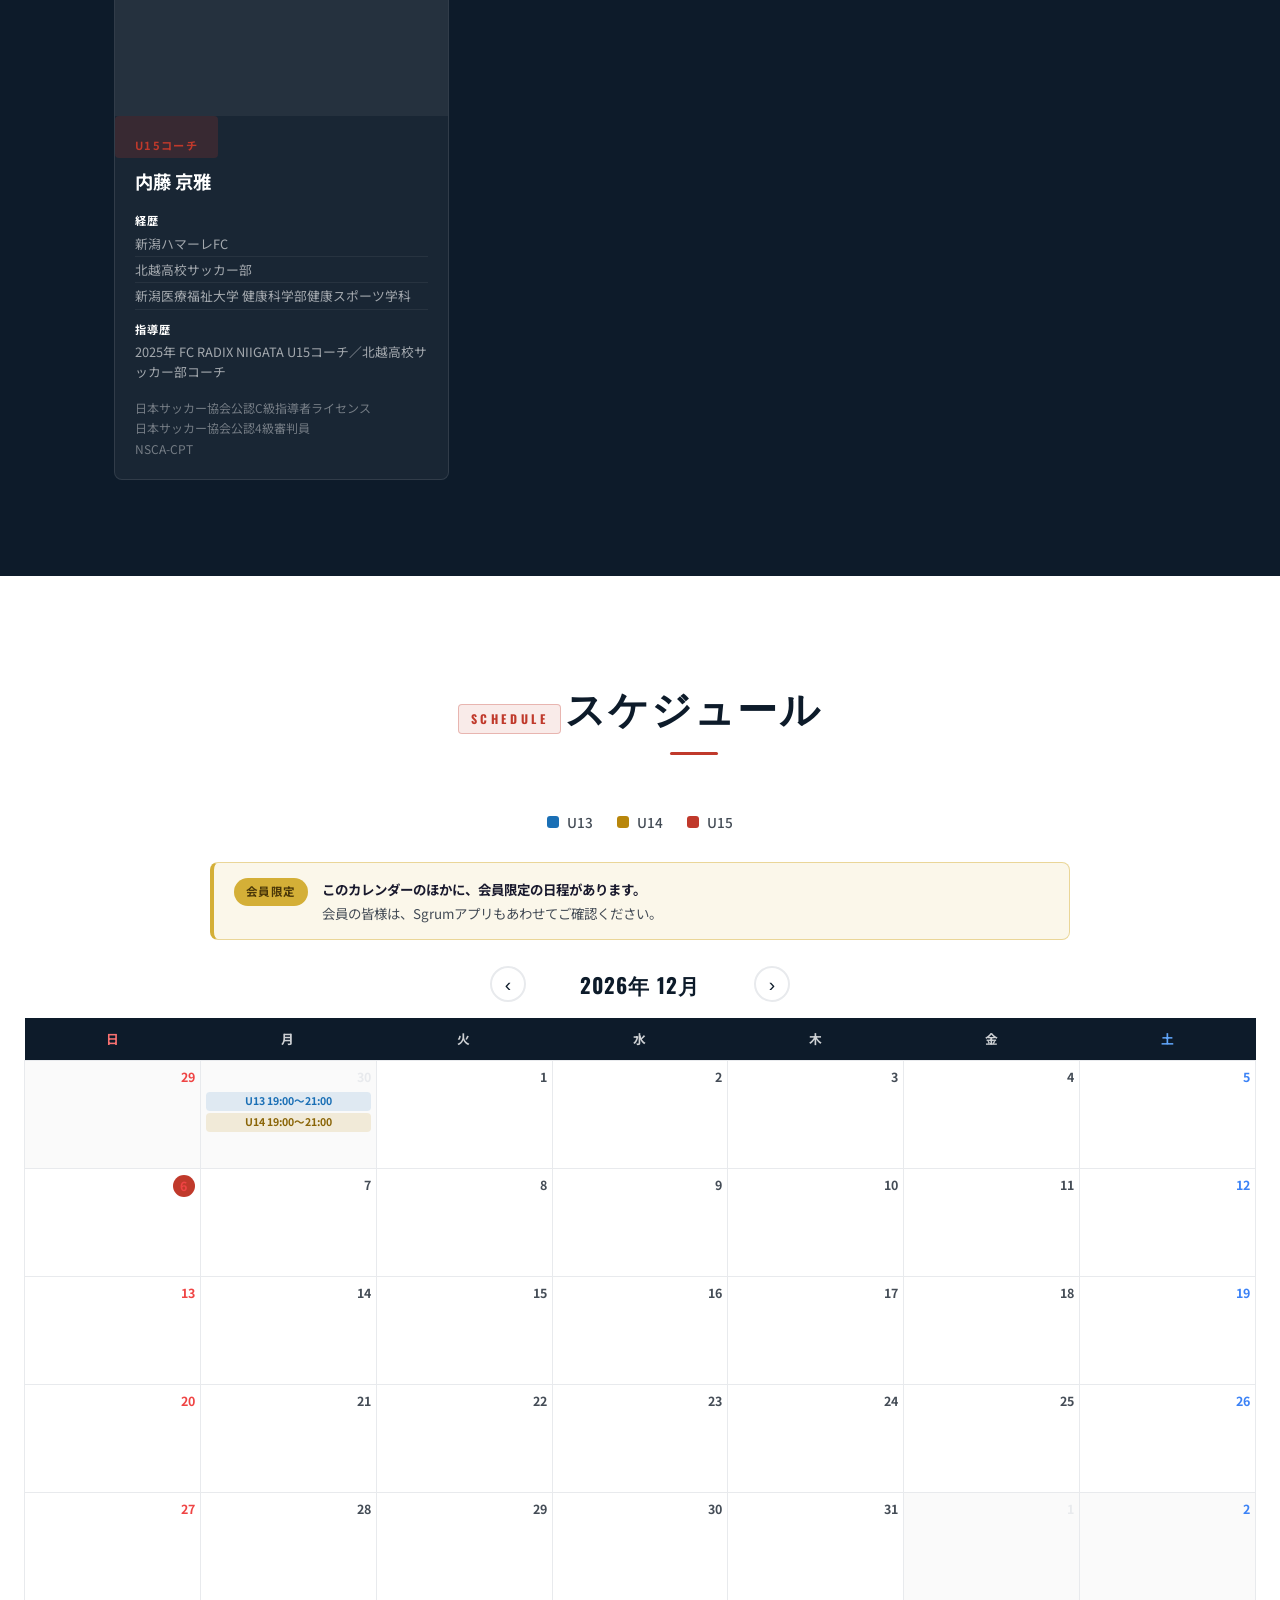
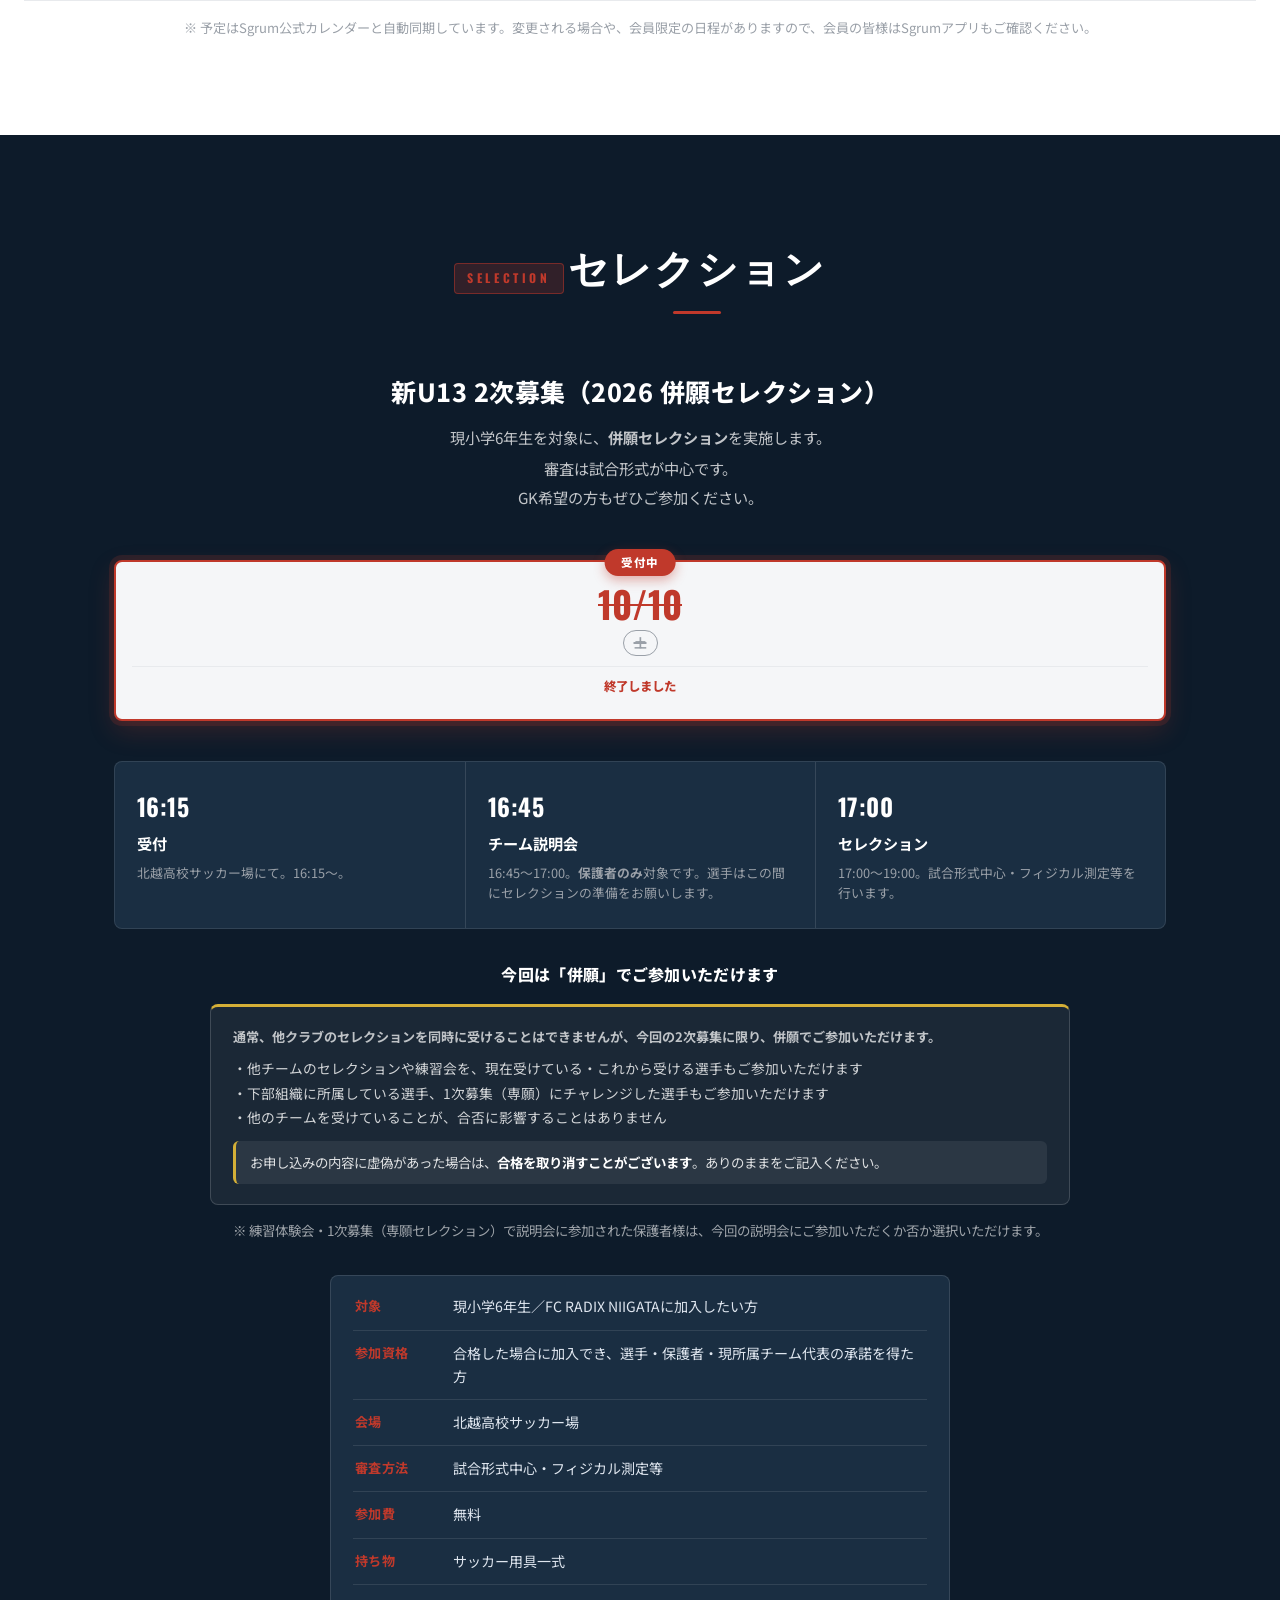
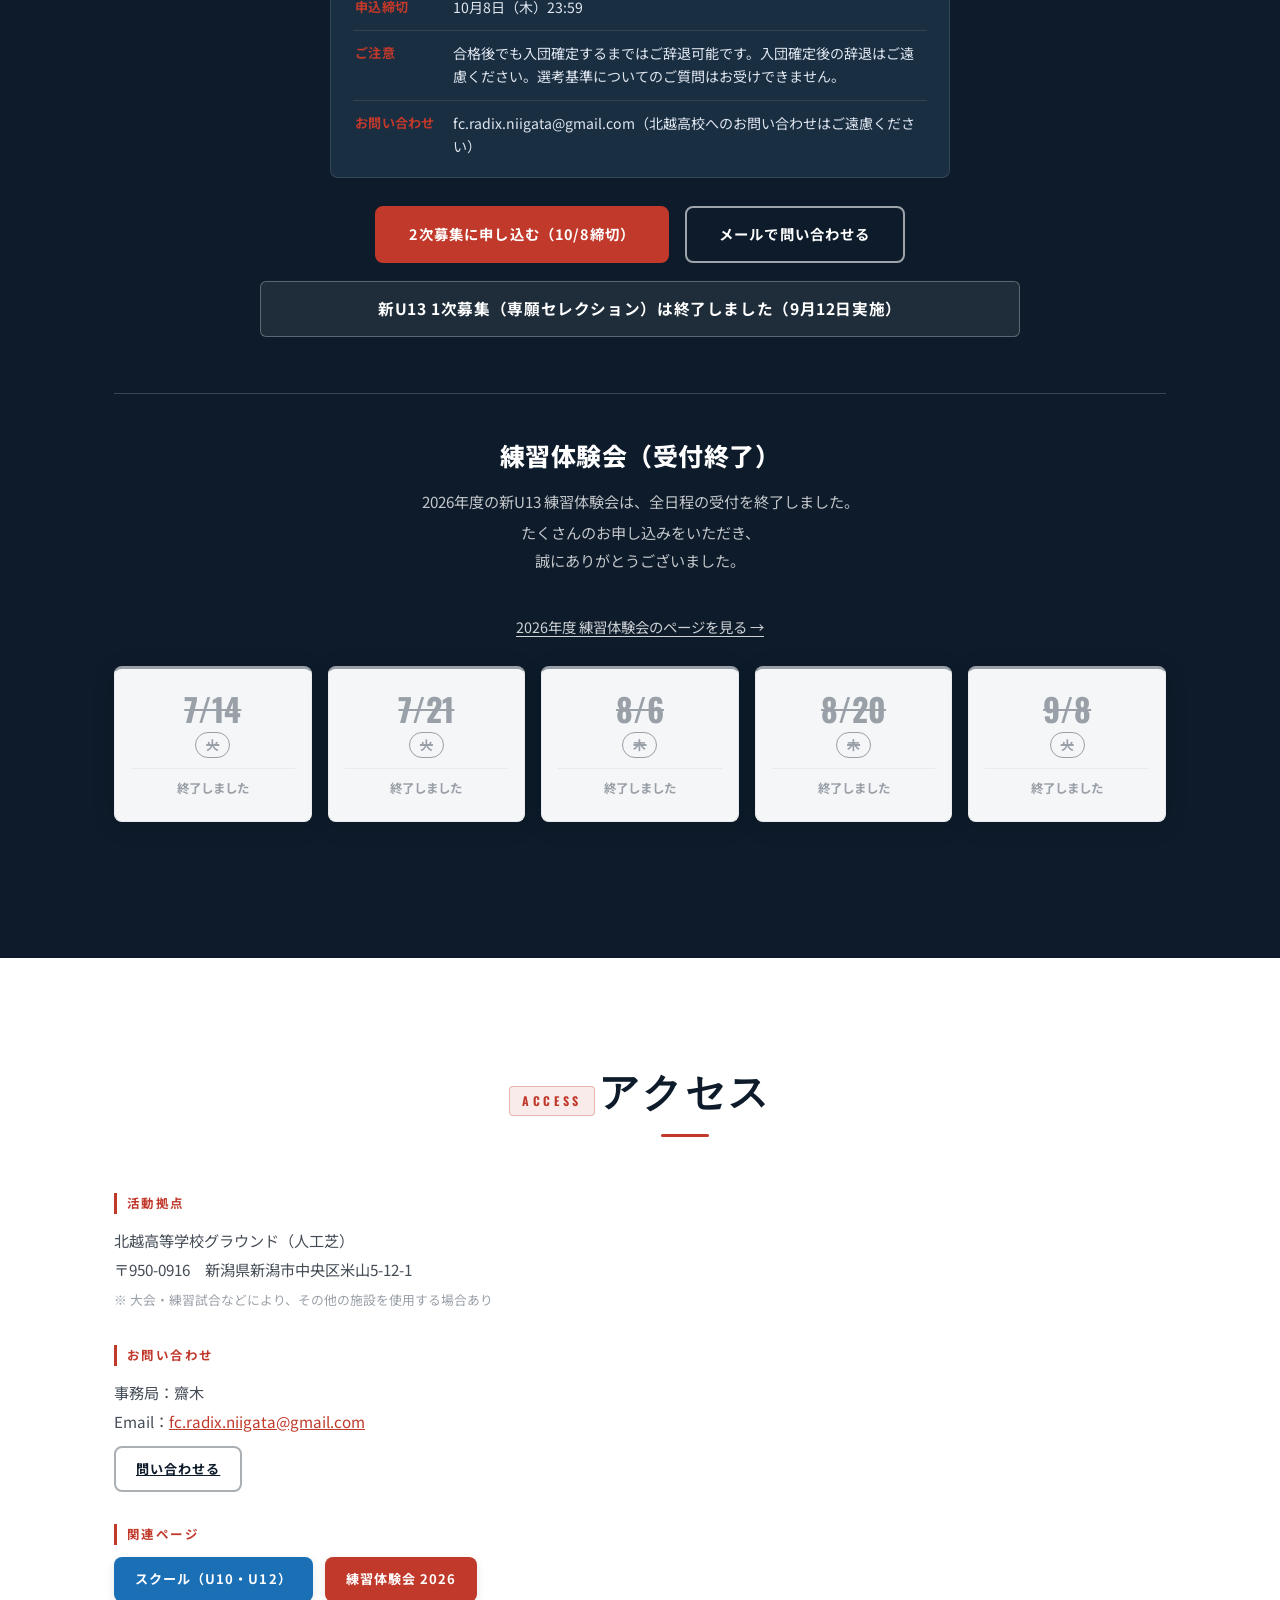
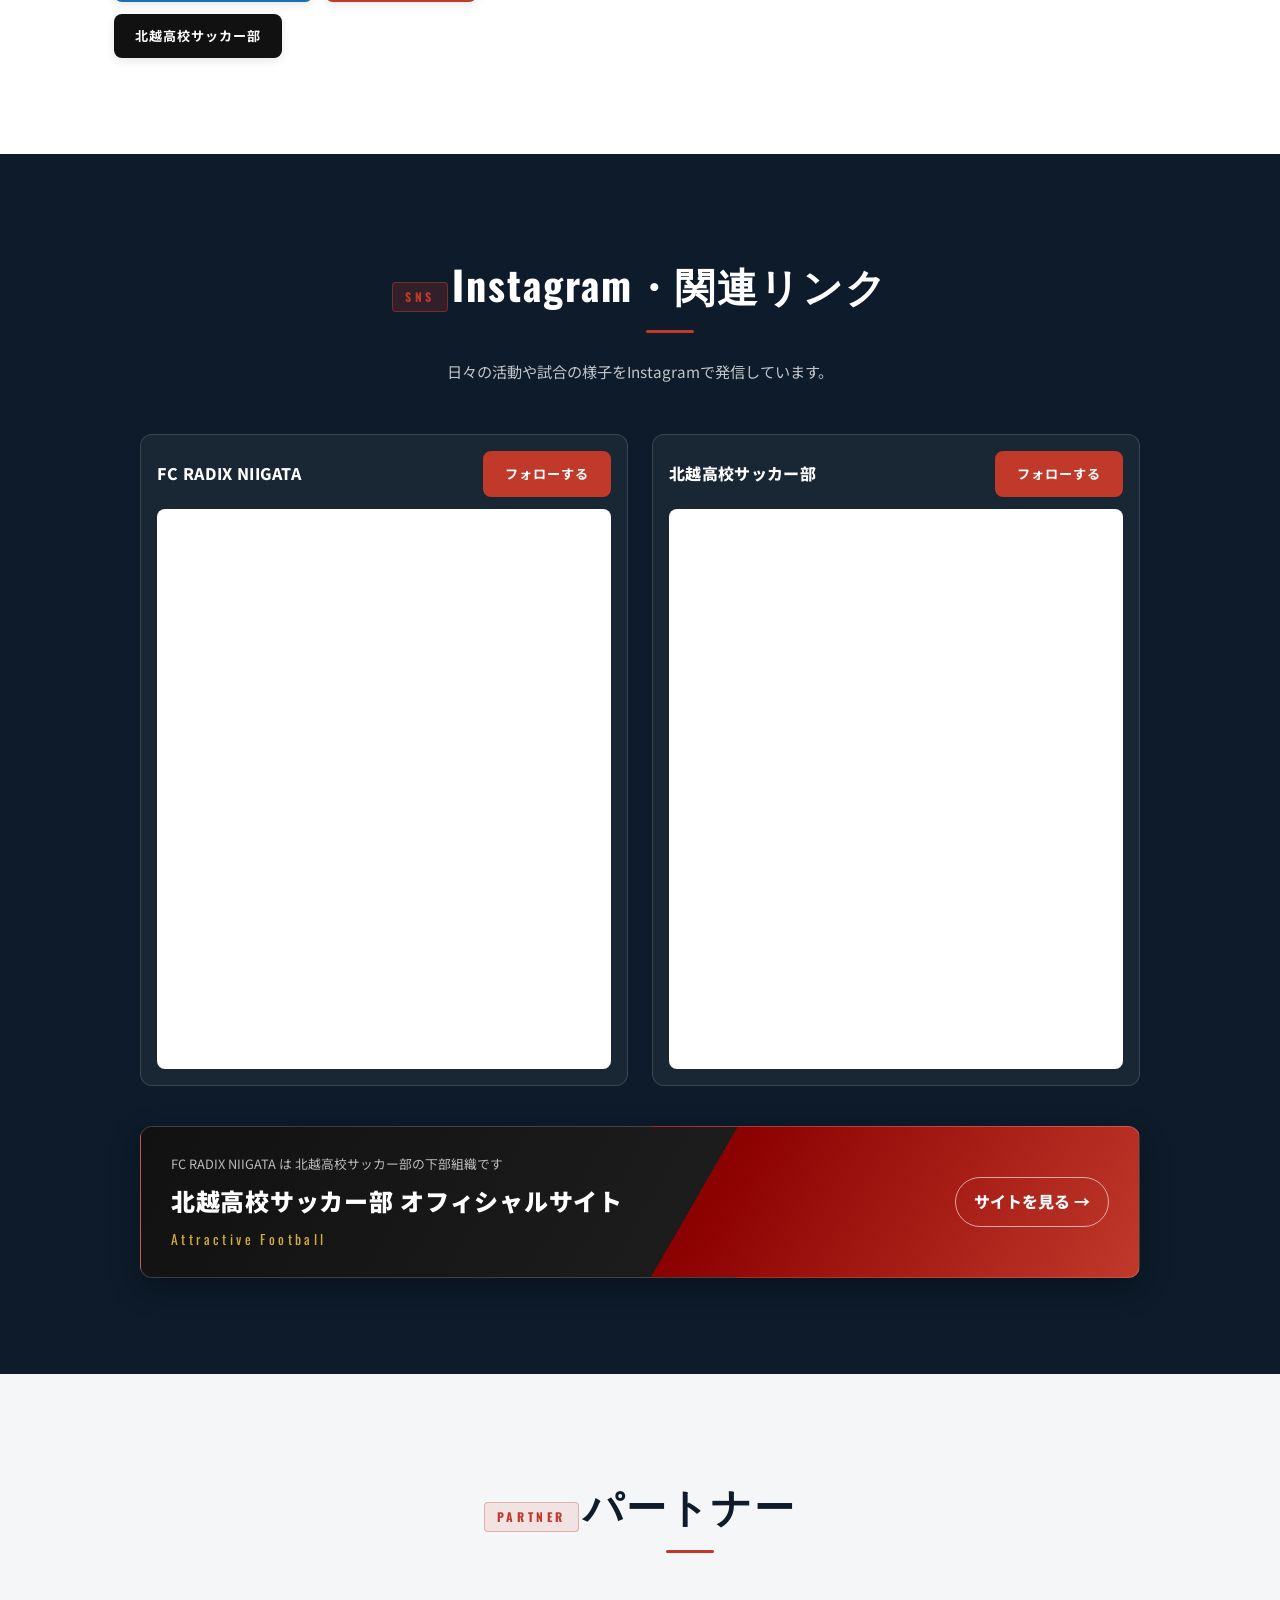
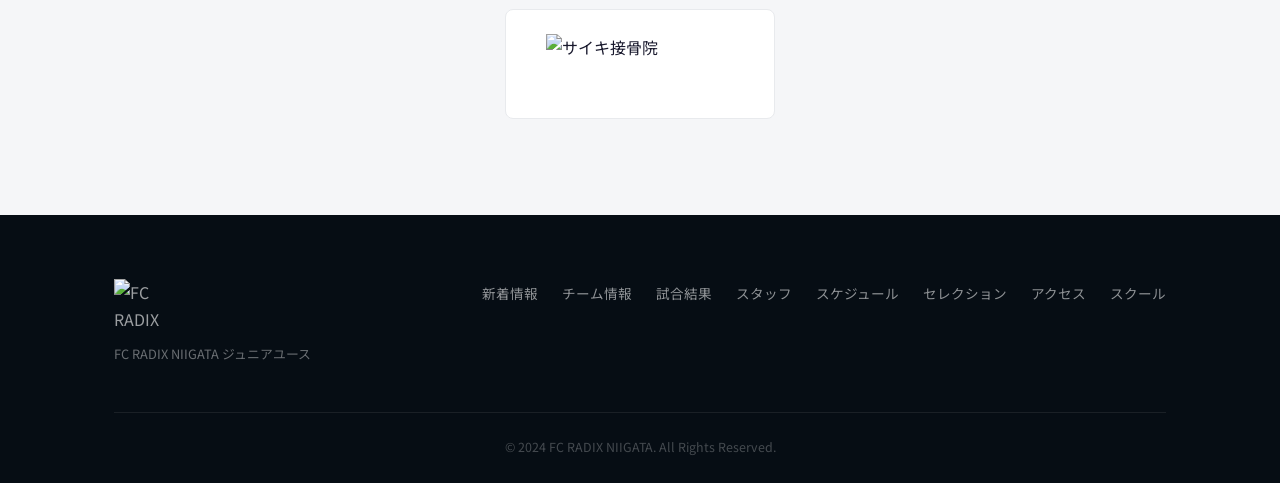
==== commit 41761023: "2次募集の実施日バナーを「受付中」の赤いバッジ付きで強調表示に Co-Authored-By: Claude Sonnet 5 <noreply@anthropic.com>" ====
--- a/index.html
+++ b/index.html
@@ -730,7 +730,7 @@
     </p>
 
     <div class="trial-grid">
-      <div class="trial-card" data-date="2026-10-10">
+      <div class="trial-card is-open" data-date="2026-10-10">
         <span class="trial-date">10/10</span><span class="trial-dow">土</span>
         <span class="trial-cap">申込締切 10/8（木）23:59</span>
       </div>
--- a/style.css
+++ b/style.css
@@ -1130,6 +1130,39 @@
 }
 .trial-card.is-past .trial-cap { color: var(--gray-400); font-weight: 700; }
 
+/* ===== セレクション：受付中（開催が決まっている募集を強調） ===== */
+.trial-card.is-open {
+  border: 2px solid var(--red);
+  border-top: 2px solid var(--red);
+  box-shadow: 0 0 0 5px rgba(192,57,43,.16), 0 10px 26px rgba(192,57,43,.22);
+  position: relative;
+  transform: scale(1.03);
+}
+.trial-card.is-open::before {
+  content: "受付中";
+  position: absolute;
+  top: -13px;
+  left: 50%;
+  transform: translateX(-50%);
+  background: var(--red);
+  color: #fff;
+  font-size: .72rem;
+  font-weight: 800;
+  letter-spacing: .08em;
+  padding: 4px 16px;
+  border-radius: 999px;
+  box-shadow: 0 4px 12px rgba(192,57,43,.4);
+  white-space: nowrap;
+}
+.trial-card.is-open .trial-date { color: var(--red); font-size: 2.3rem; }
+.trial-card.is-open .trial-cap { color: var(--red); font-weight: 800; }
+.trial-card.is-open:hover { transform: scale(1.03) translateY(-4px); }
+@media (max-width: 768px) {
+  .trial-card.is-open { transform: none; }
+  .trial-card.is-open:hover { transform: translateY(-4px); }
+  .trial-card.is-open .trial-date { font-size: 1.9rem; }
+}
+
 .trial-card.is-waitlist { border-top-color: var(--gold); }
 .trial-card.is-waitlist .trial-dow { color: var(--gold); border-color: var(--gold); }
 .trial-card.is-waitlist .trial-cap {
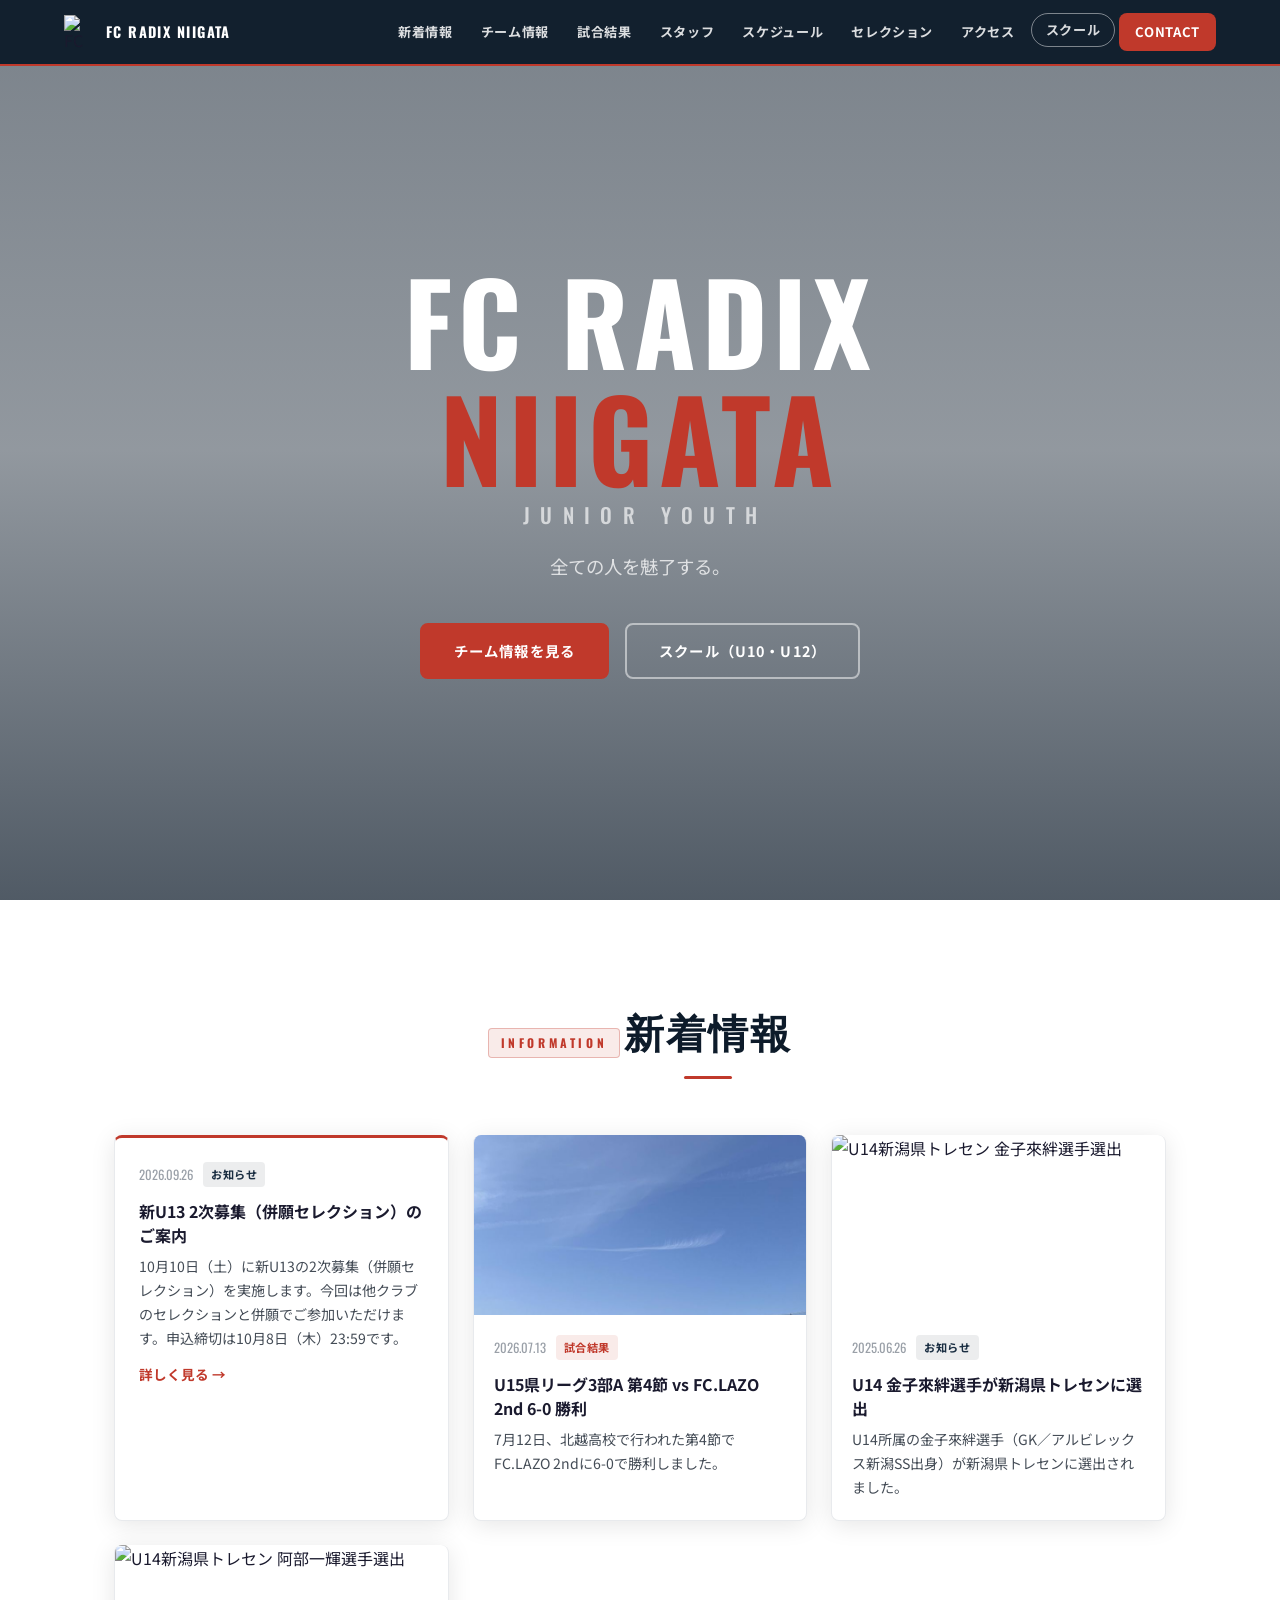
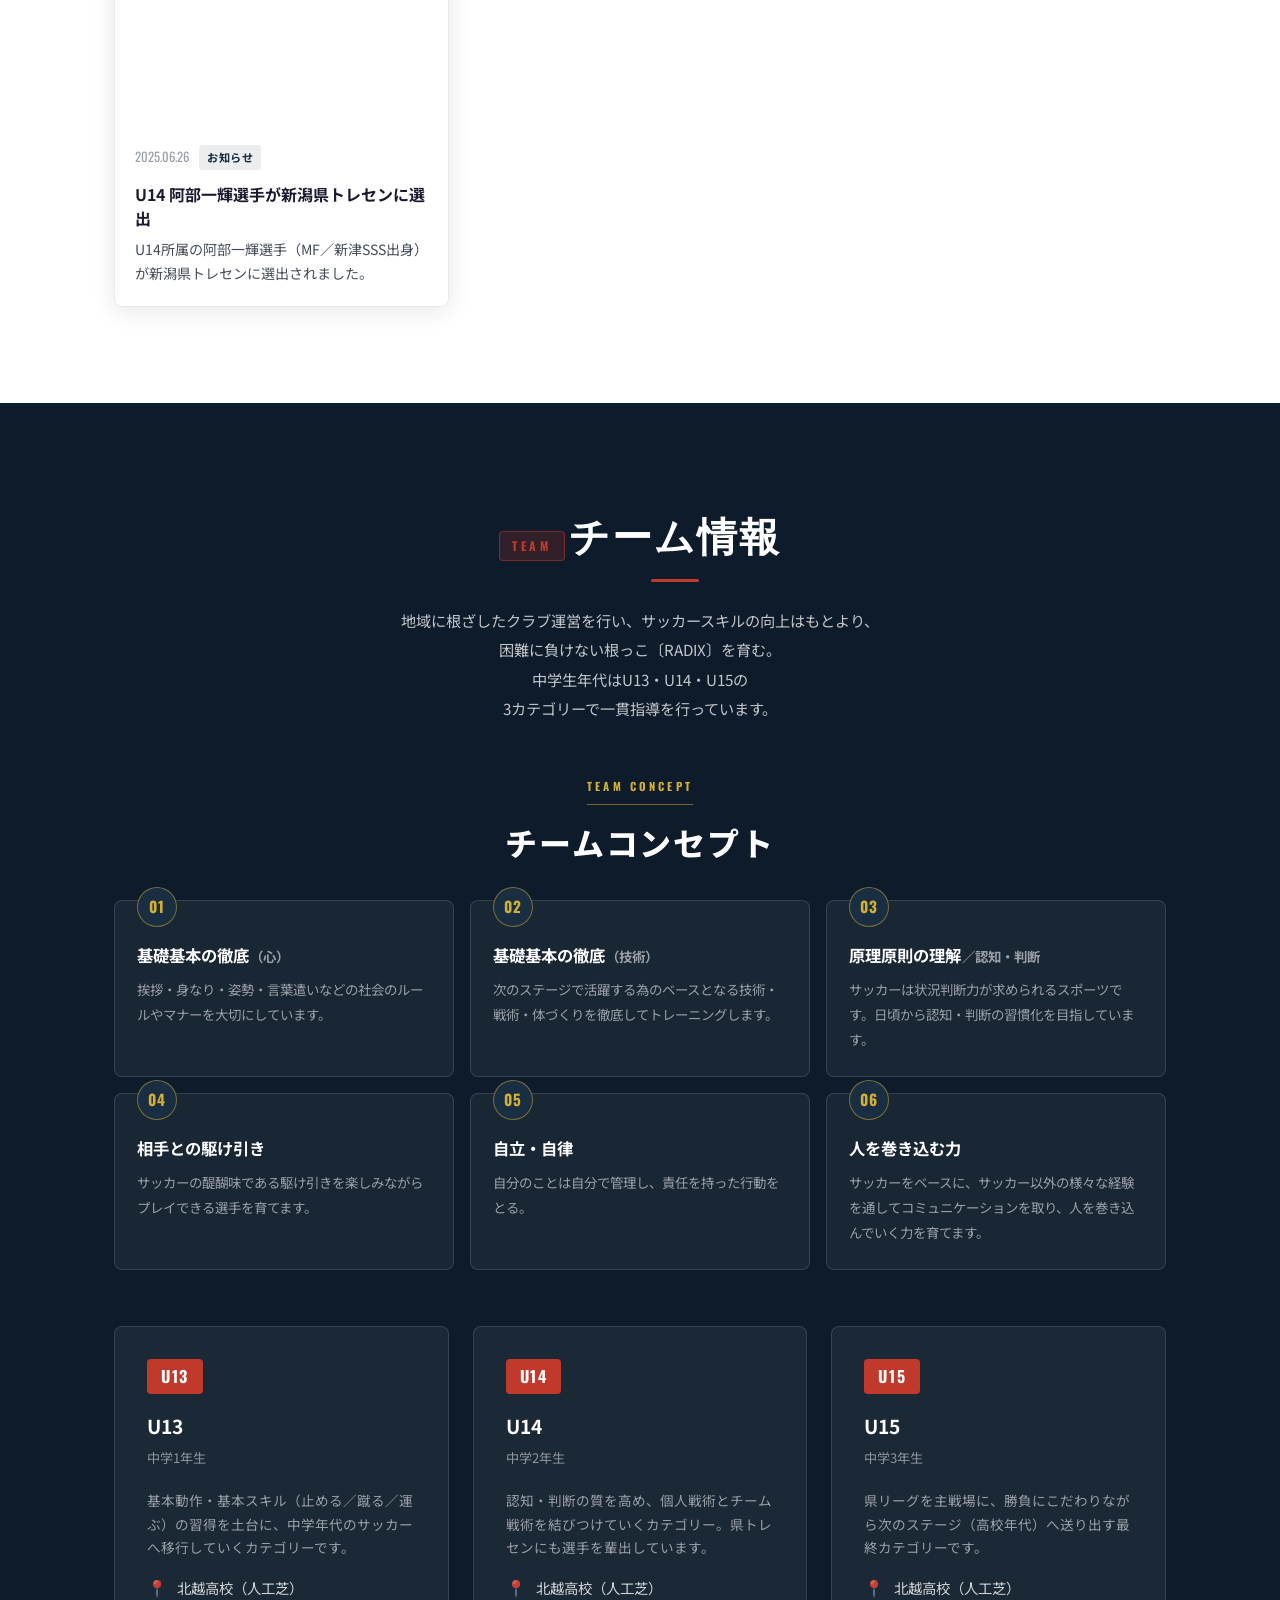
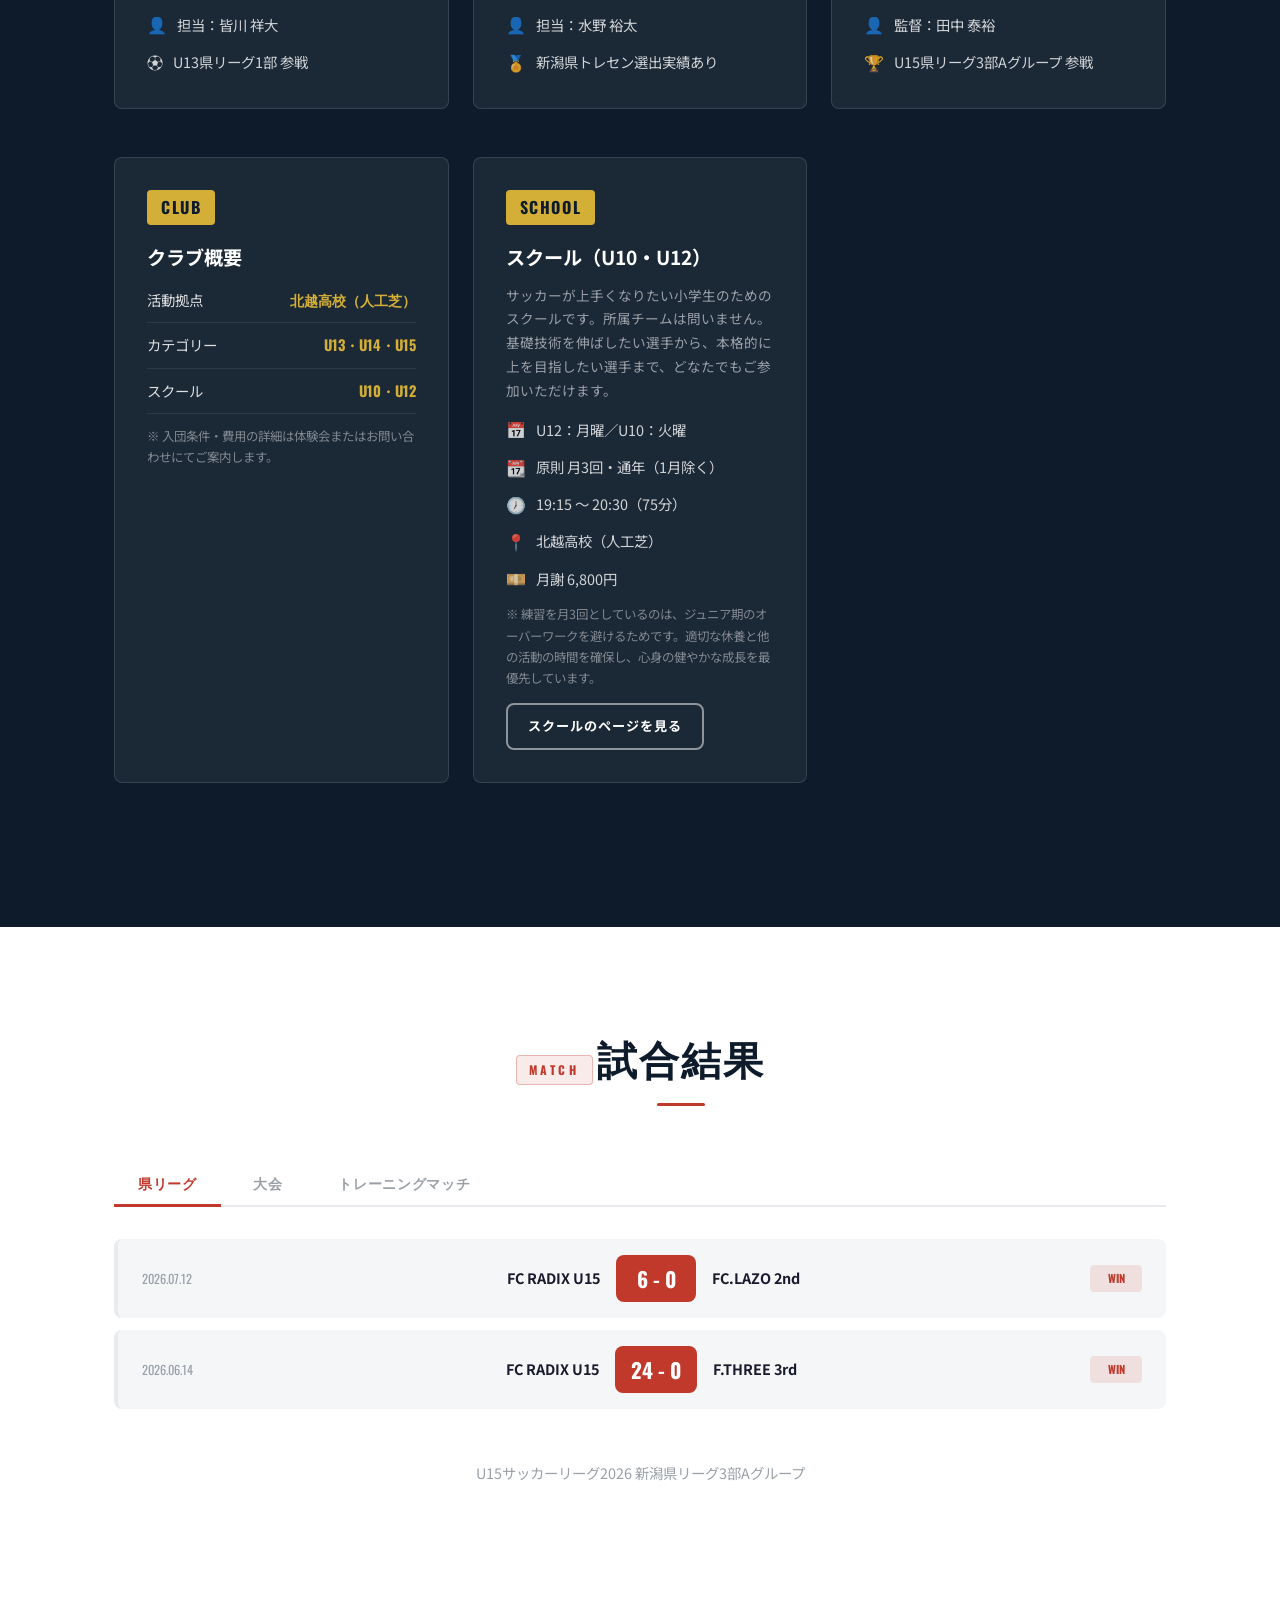
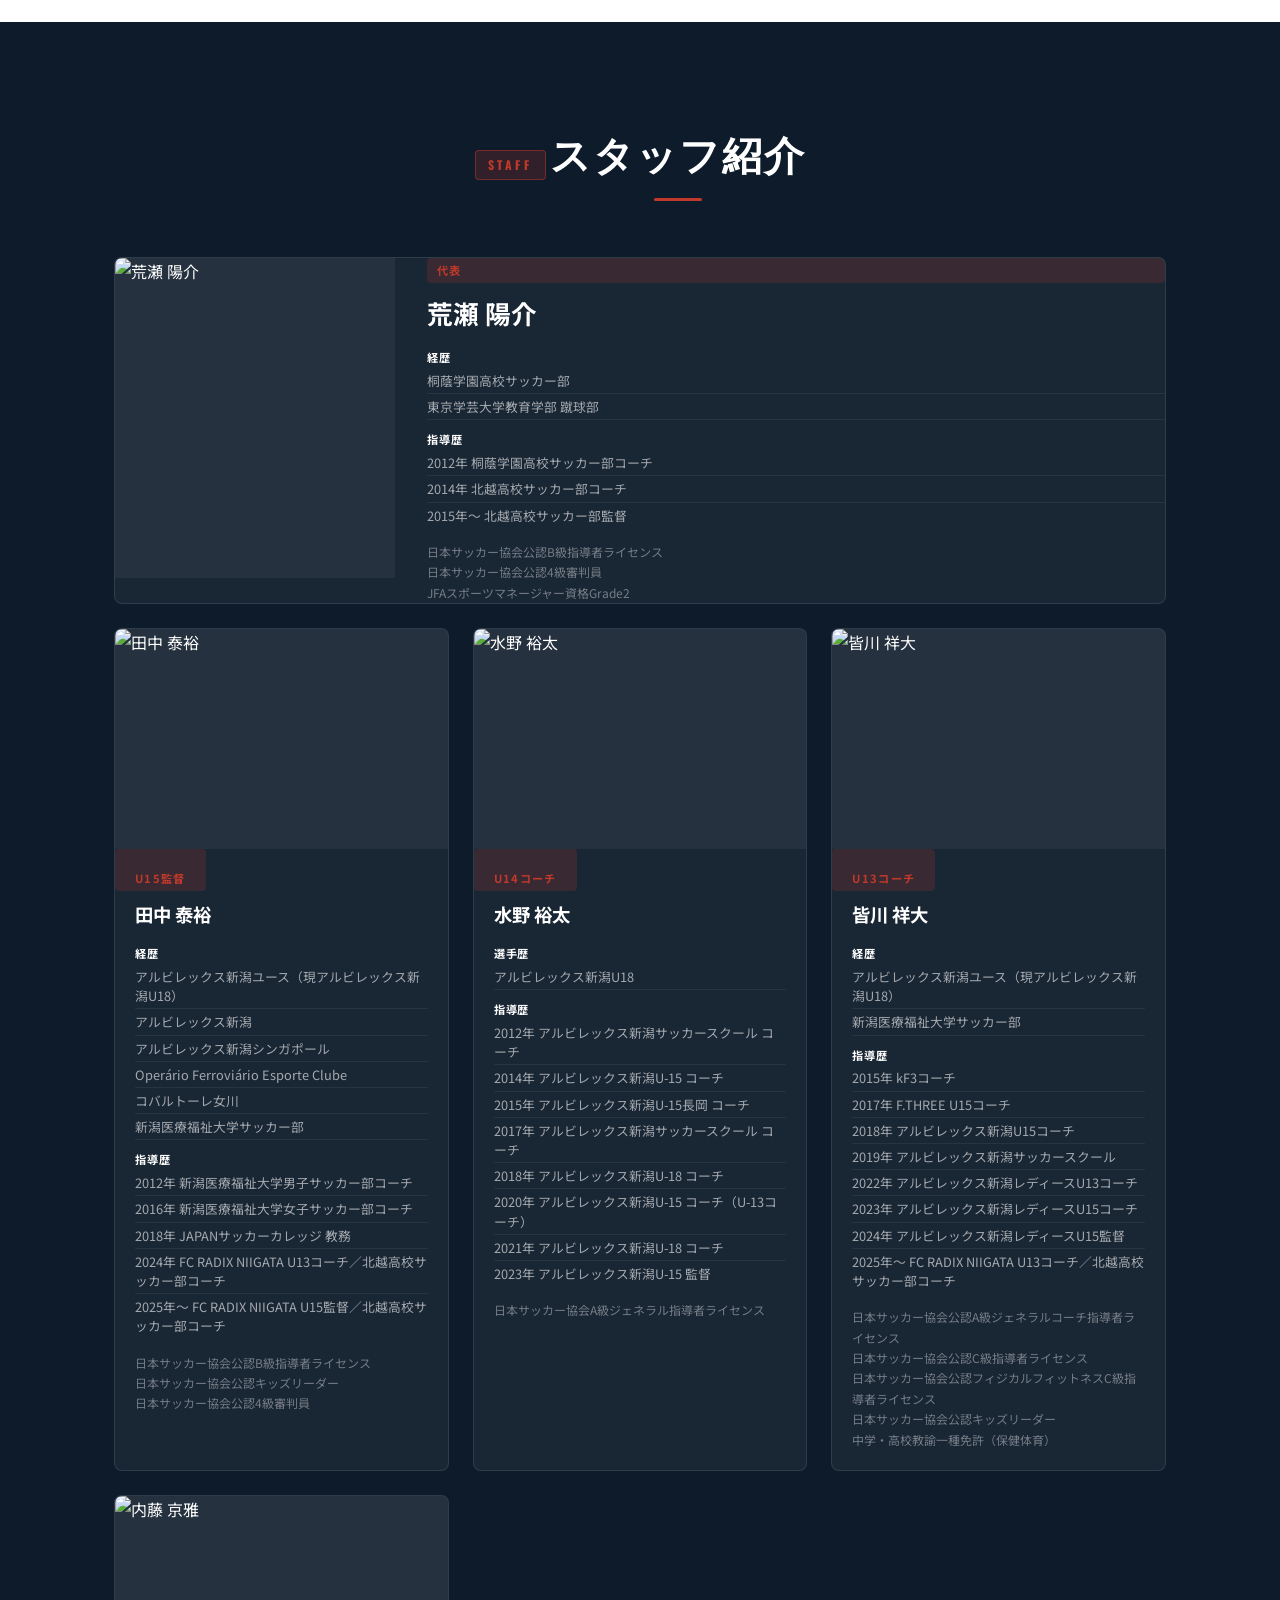
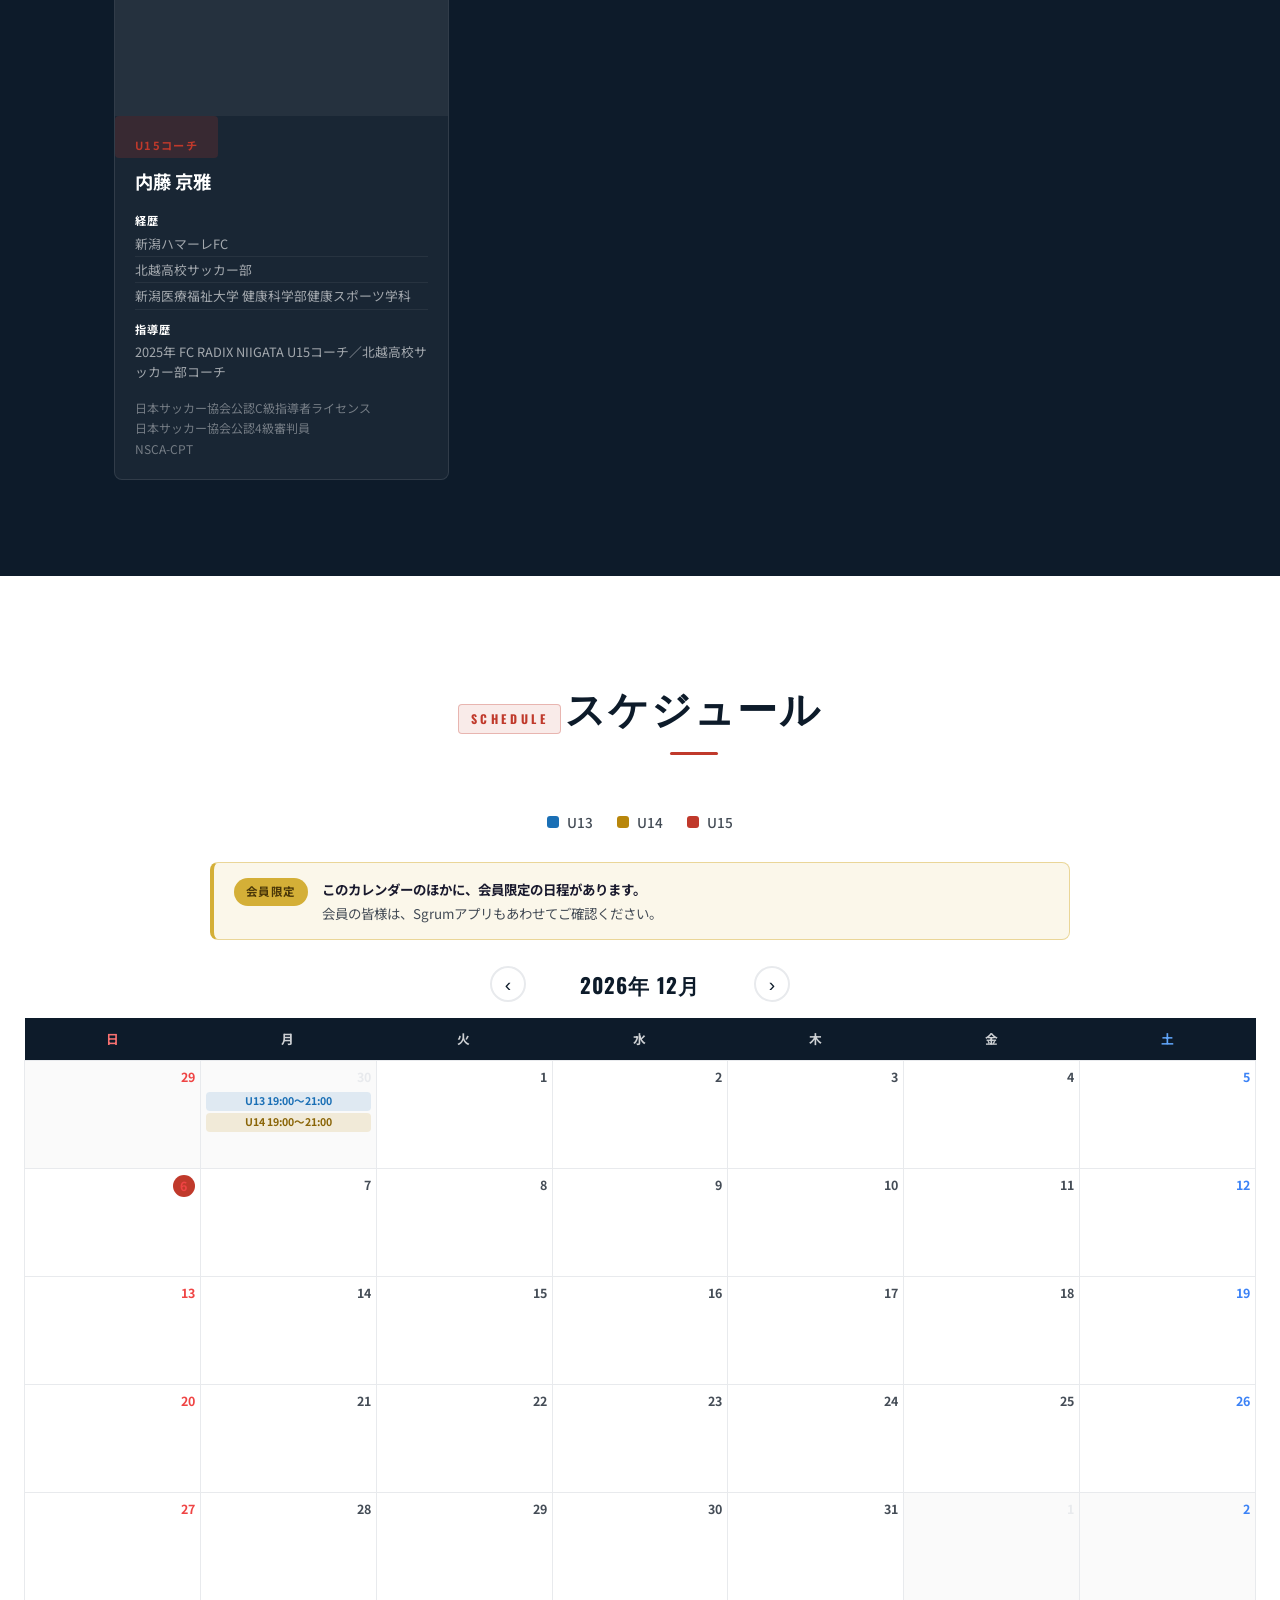
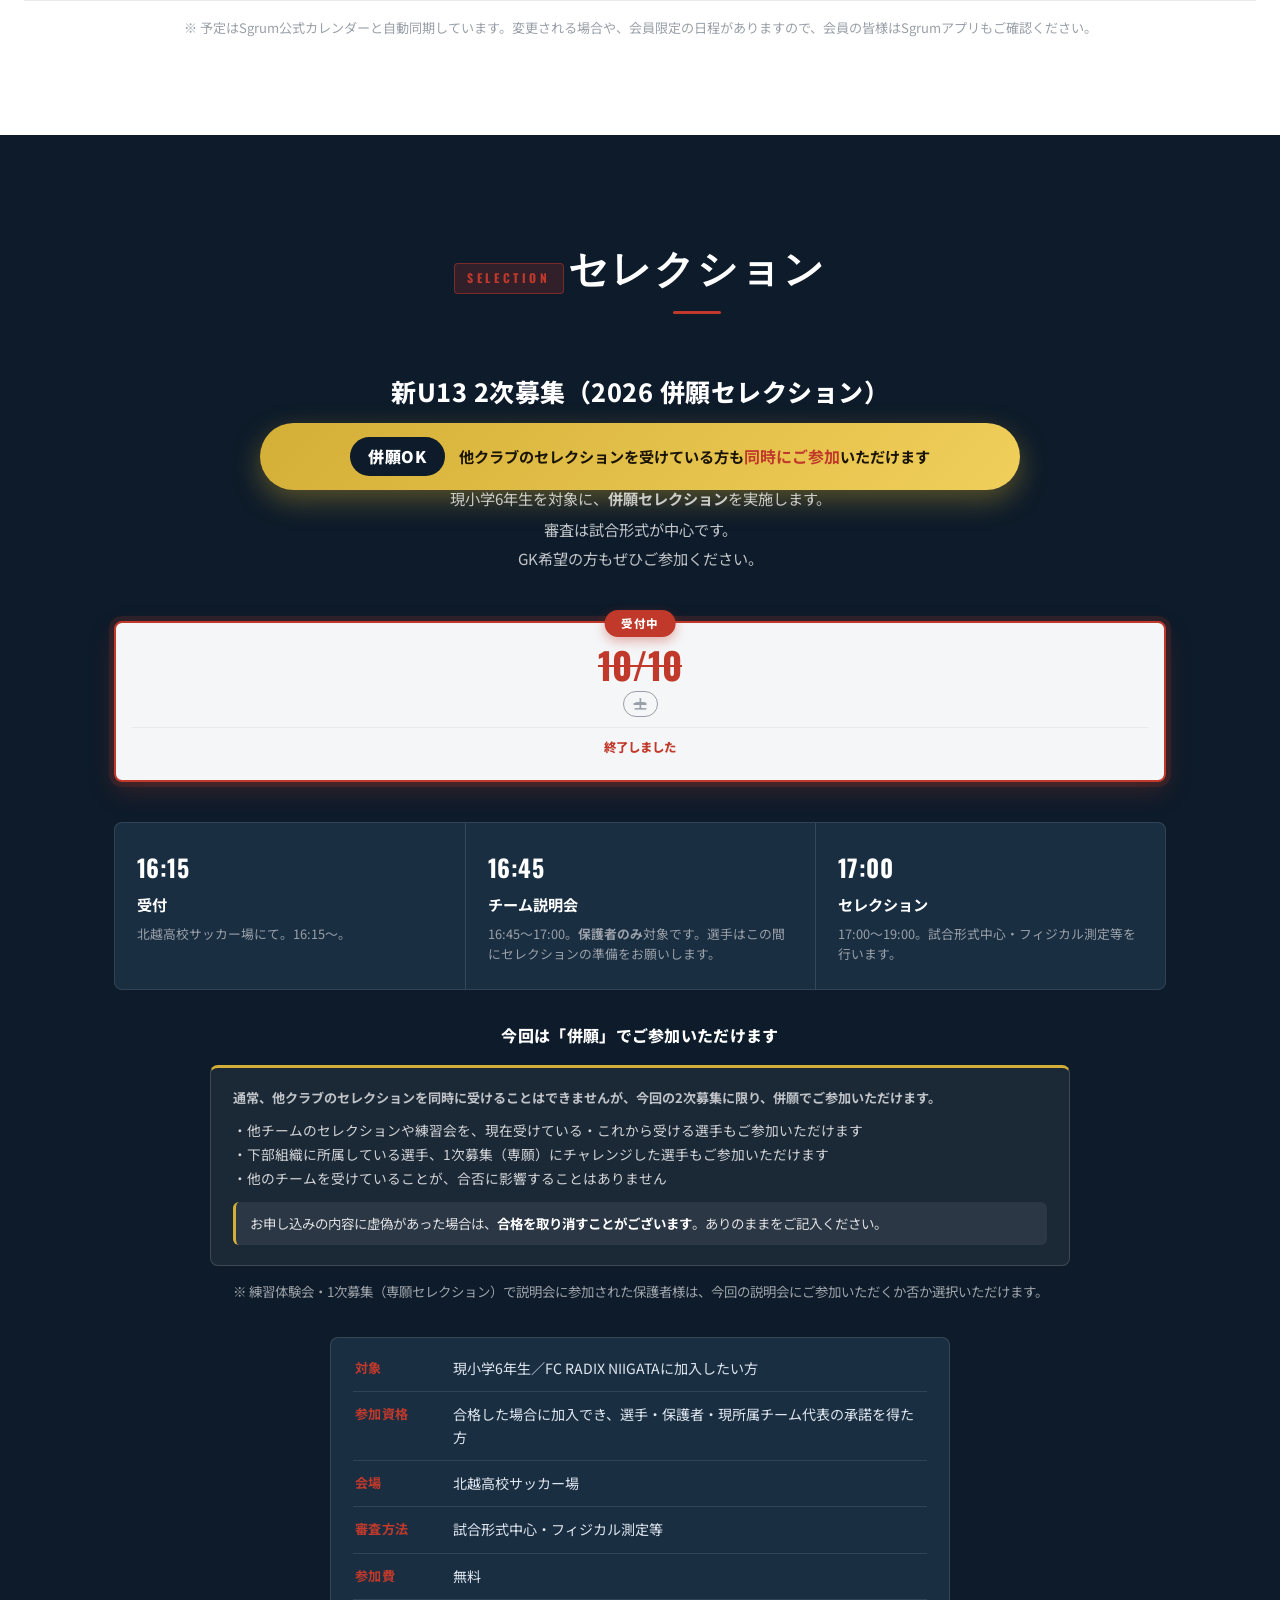
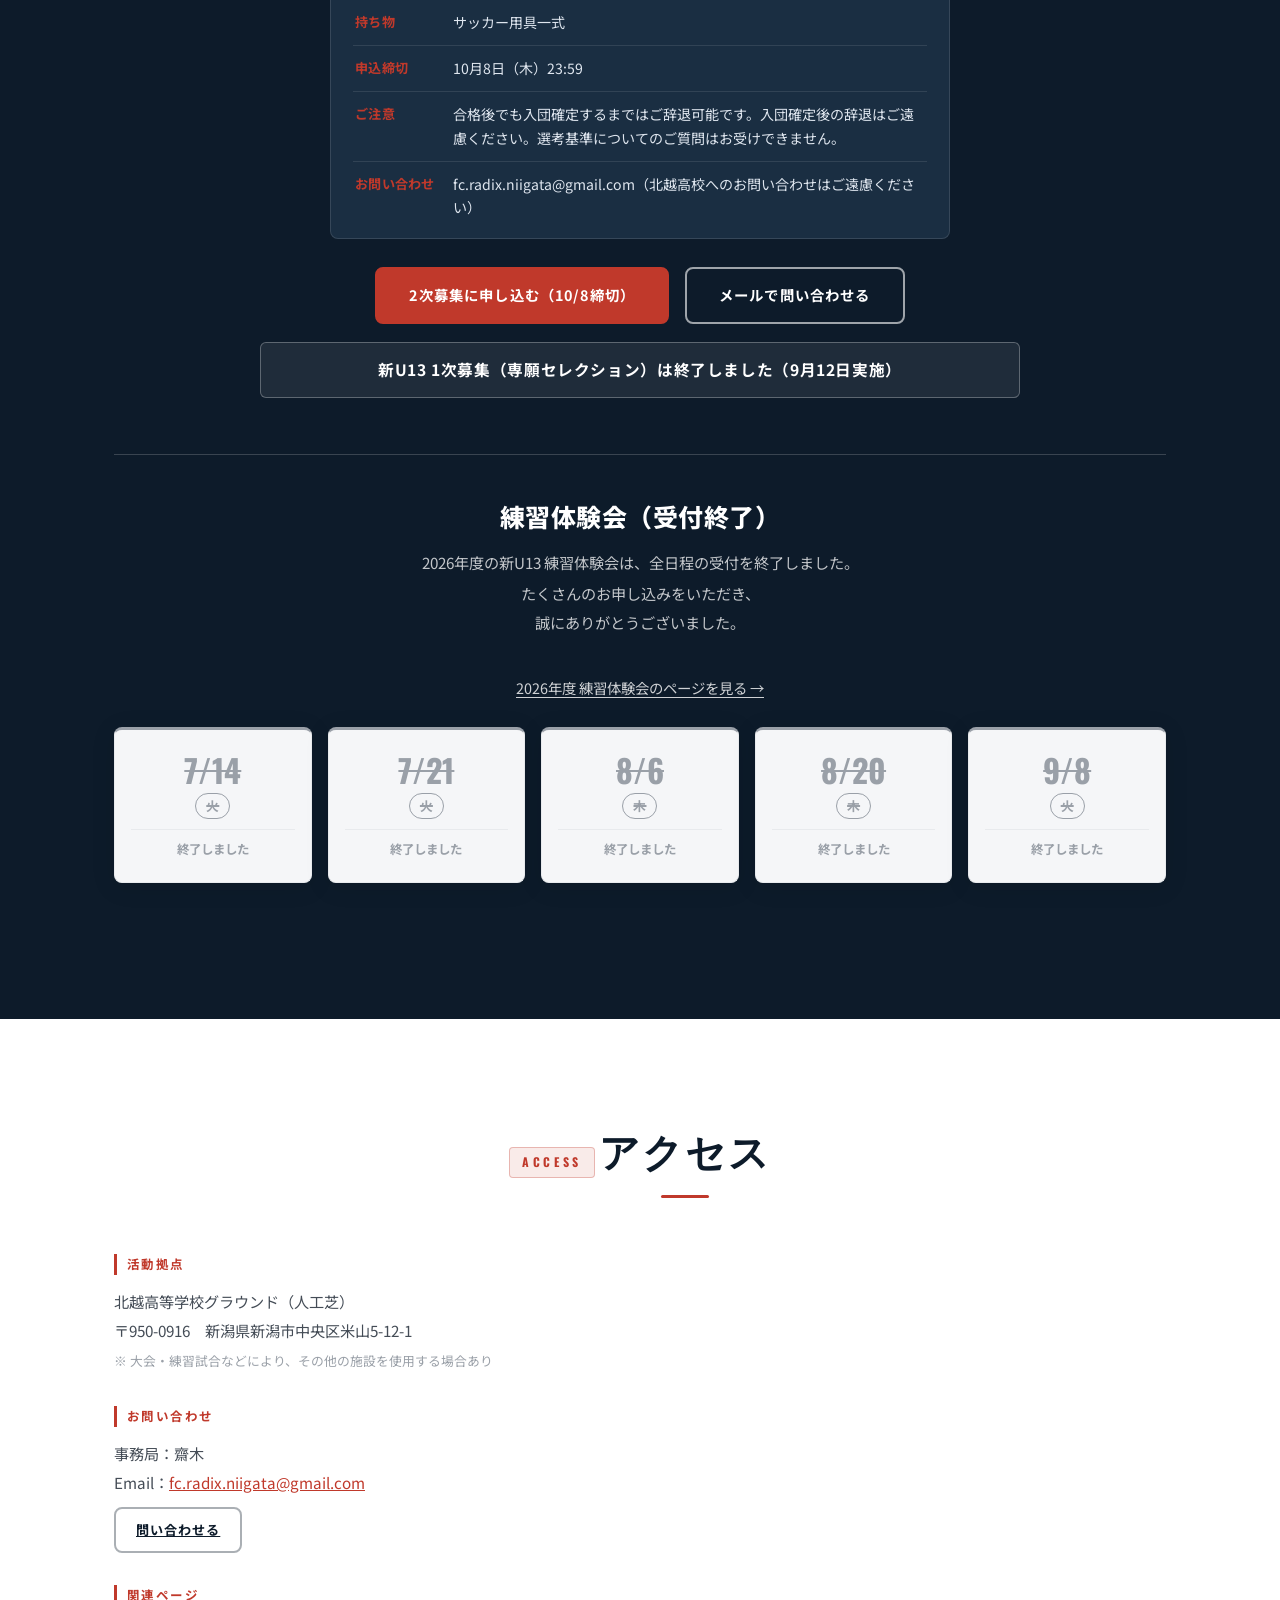
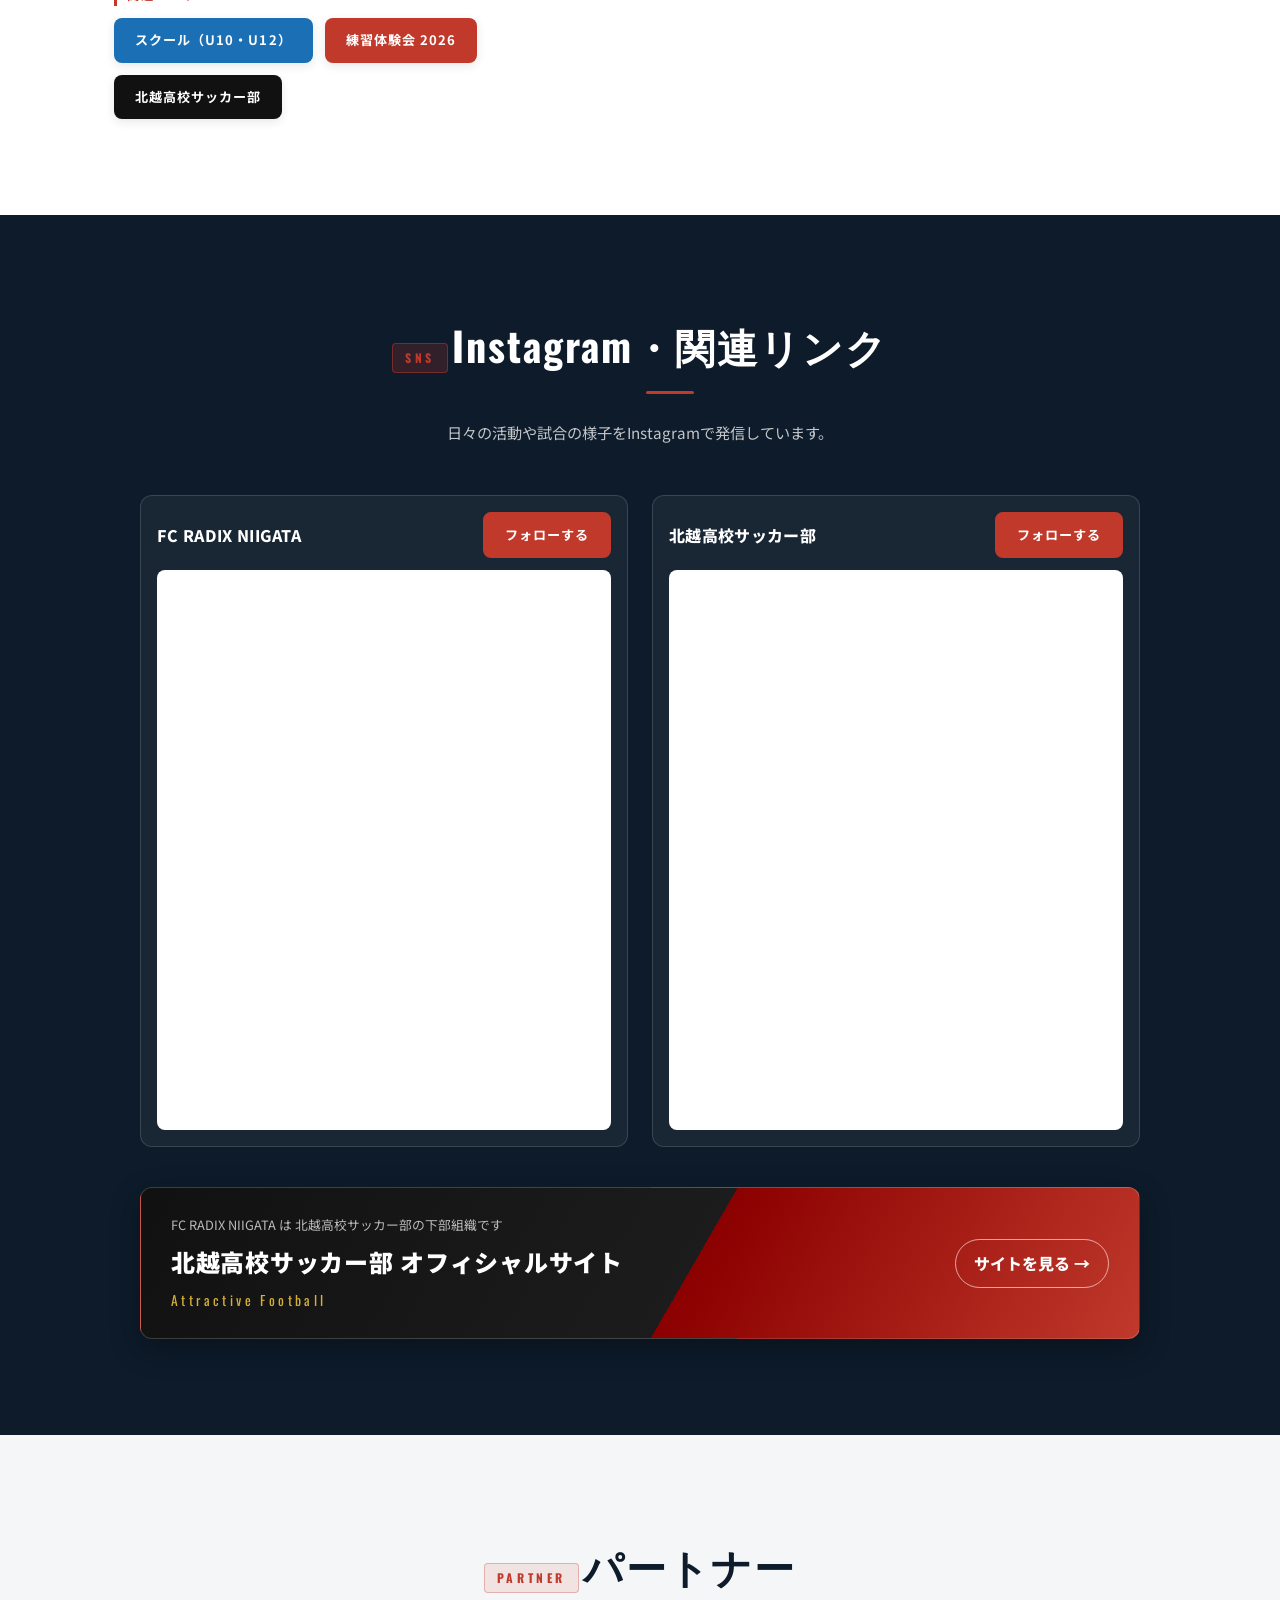
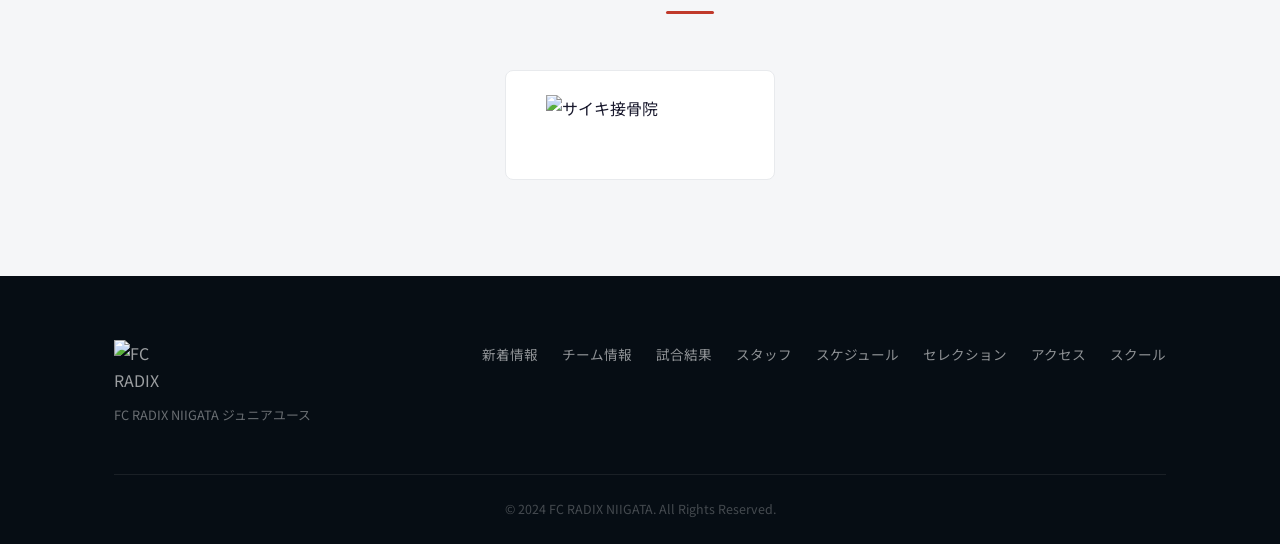
==== commit a05e2b08: "併願OKであることを、見出し直下の金バッジで大きく強調 Co-Authored-By: Claude Sonnet 5 <noreply@anthropic.com>" ====
--- a/index.html
+++ b/index.html
@@ -724,6 +724,12 @@
     </div>
 
     <h3 class="trial-heading">新U13 2次募集（2026 併願セレクション）</h3>
+
+    <div class="kengan-hero">
+      <span class="kengan-hero-badge">併願OK</span>
+      <span class="kengan-hero-text">他クラブのセレクションを受けている方も<strong>同時にご参加</strong>いただけます</span>
+    </div>
+
     <p class="section-desc">
       <span>現小学6年生を対象に、</span><span><strong>併願セレクション</strong>を実施します。</span>
       <span class="desc-break">審査は試合形式が中心です。</span><span>GK希望の方もぜひご参加ください。</span>
--- a/style.css
+++ b/style.css
@@ -1130,6 +1130,44 @@
 }
 .trial-card.is-past .trial-cap { color: var(--gray-400); font-weight: 700; }
 
+/* ===== セレクション：併願OKを大きく強調するバナー ===== */
+.kengan-hero {
+  max-width: 760px;
+  margin: 0 auto 26px;
+  display: flex;
+  align-items: center;
+  justify-content: center;
+  flex-wrap: wrap;
+  gap: 10px 14px;
+  text-align: center;
+  background: linear-gradient(135deg, var(--gold, #c9a227), #f0cf5a);
+  border-radius: 999px;
+  padding: 14px 26px;
+  box-shadow: 0 10px 28px rgba(201,162,39,.4);
+}
+.kengan-hero-badge {
+  display: inline-block;
+  background: var(--navy, #0b1e3d);
+  color: #fff;
+  font-weight: 900;
+  font-size: 1rem;
+  letter-spacing: .06em;
+  padding: 6px 18px;
+  border-radius: 999px;
+  flex-shrink: 0;
+}
+.kengan-hero-text {
+  color: #1a1408;
+  font-weight: 700;
+  font-size: .95rem;
+  line-height: 1.6;
+}
+.kengan-hero-text strong { color: var(--red); font-size: 1.05em; }
+@media (max-width: 640px) {
+  .kengan-hero { border-radius: 20px; padding: 16px 20px; }
+  .kengan-hero-text { font-size: .88rem; }
+}
+
 /* ===== セレクション：受付中（開催が決まっている募集を強調） ===== */
 .trial-card.is-open {
   border: 2px solid var(--red);
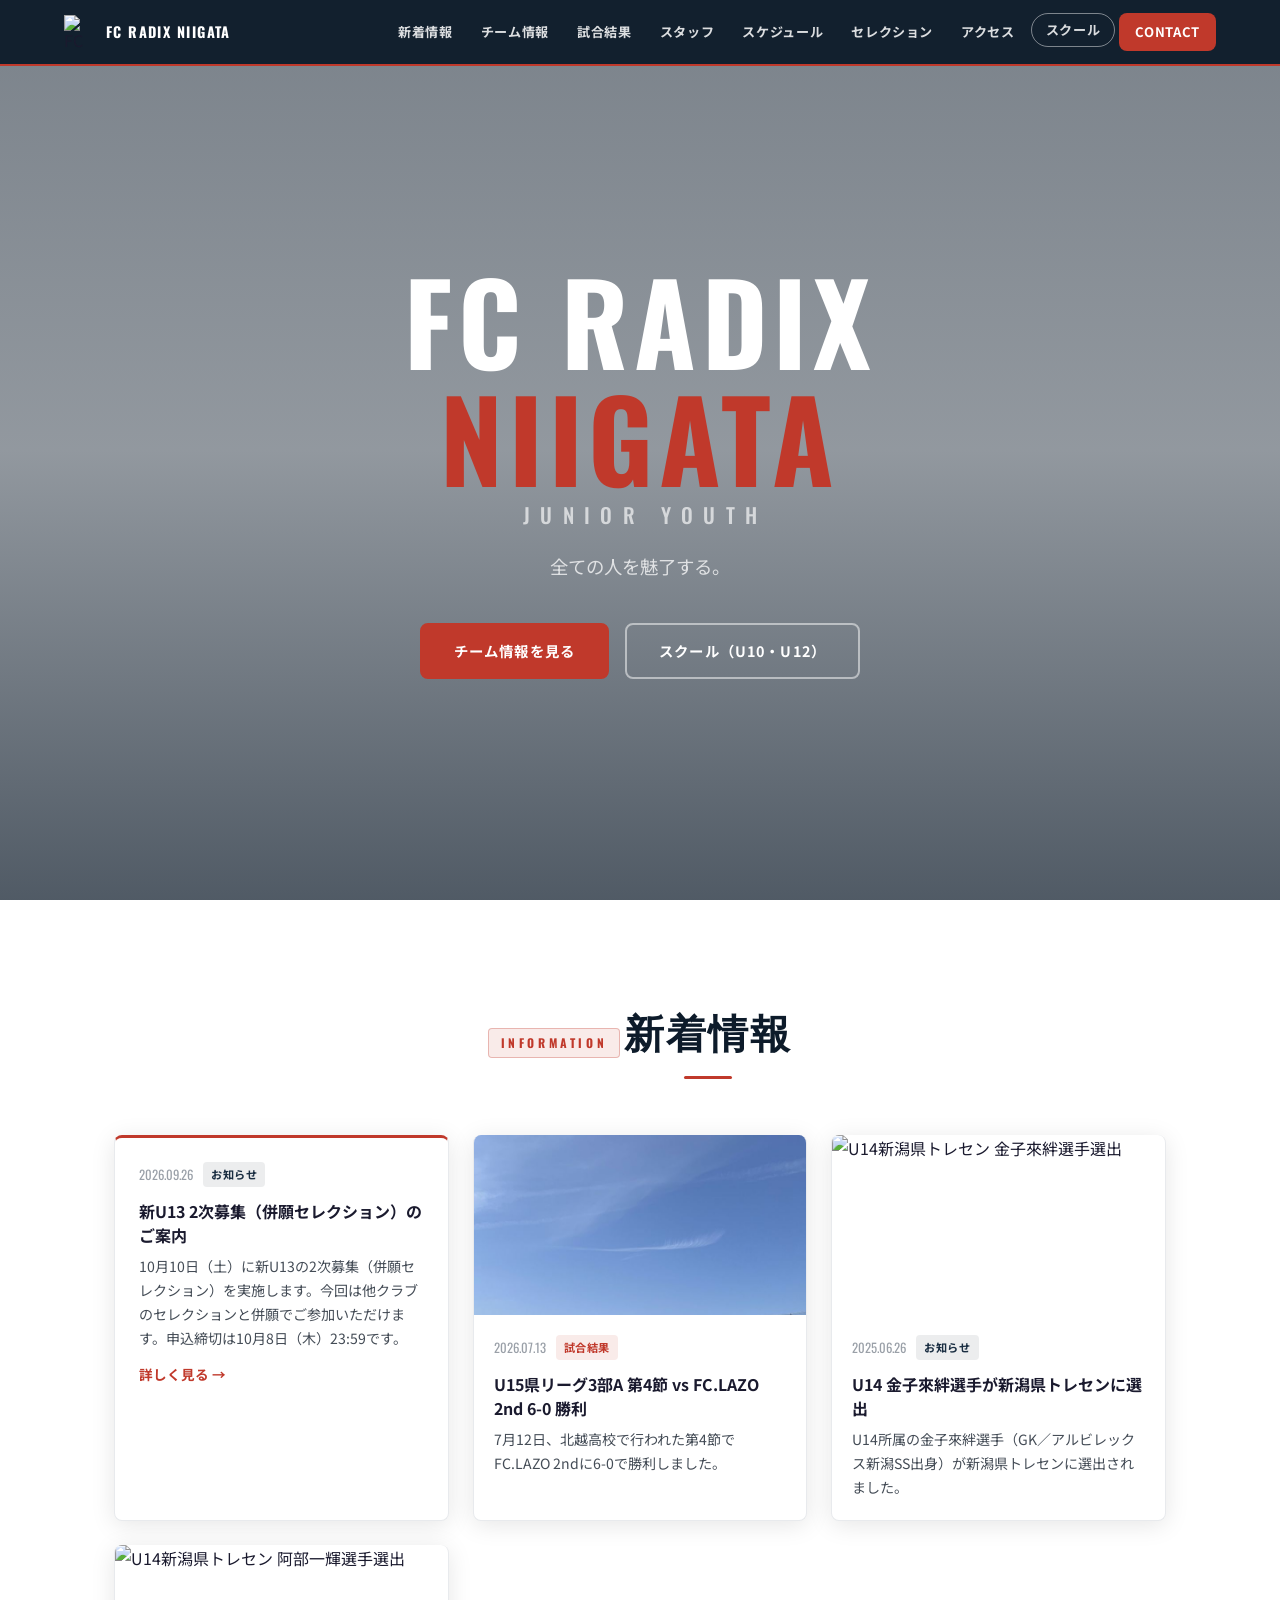
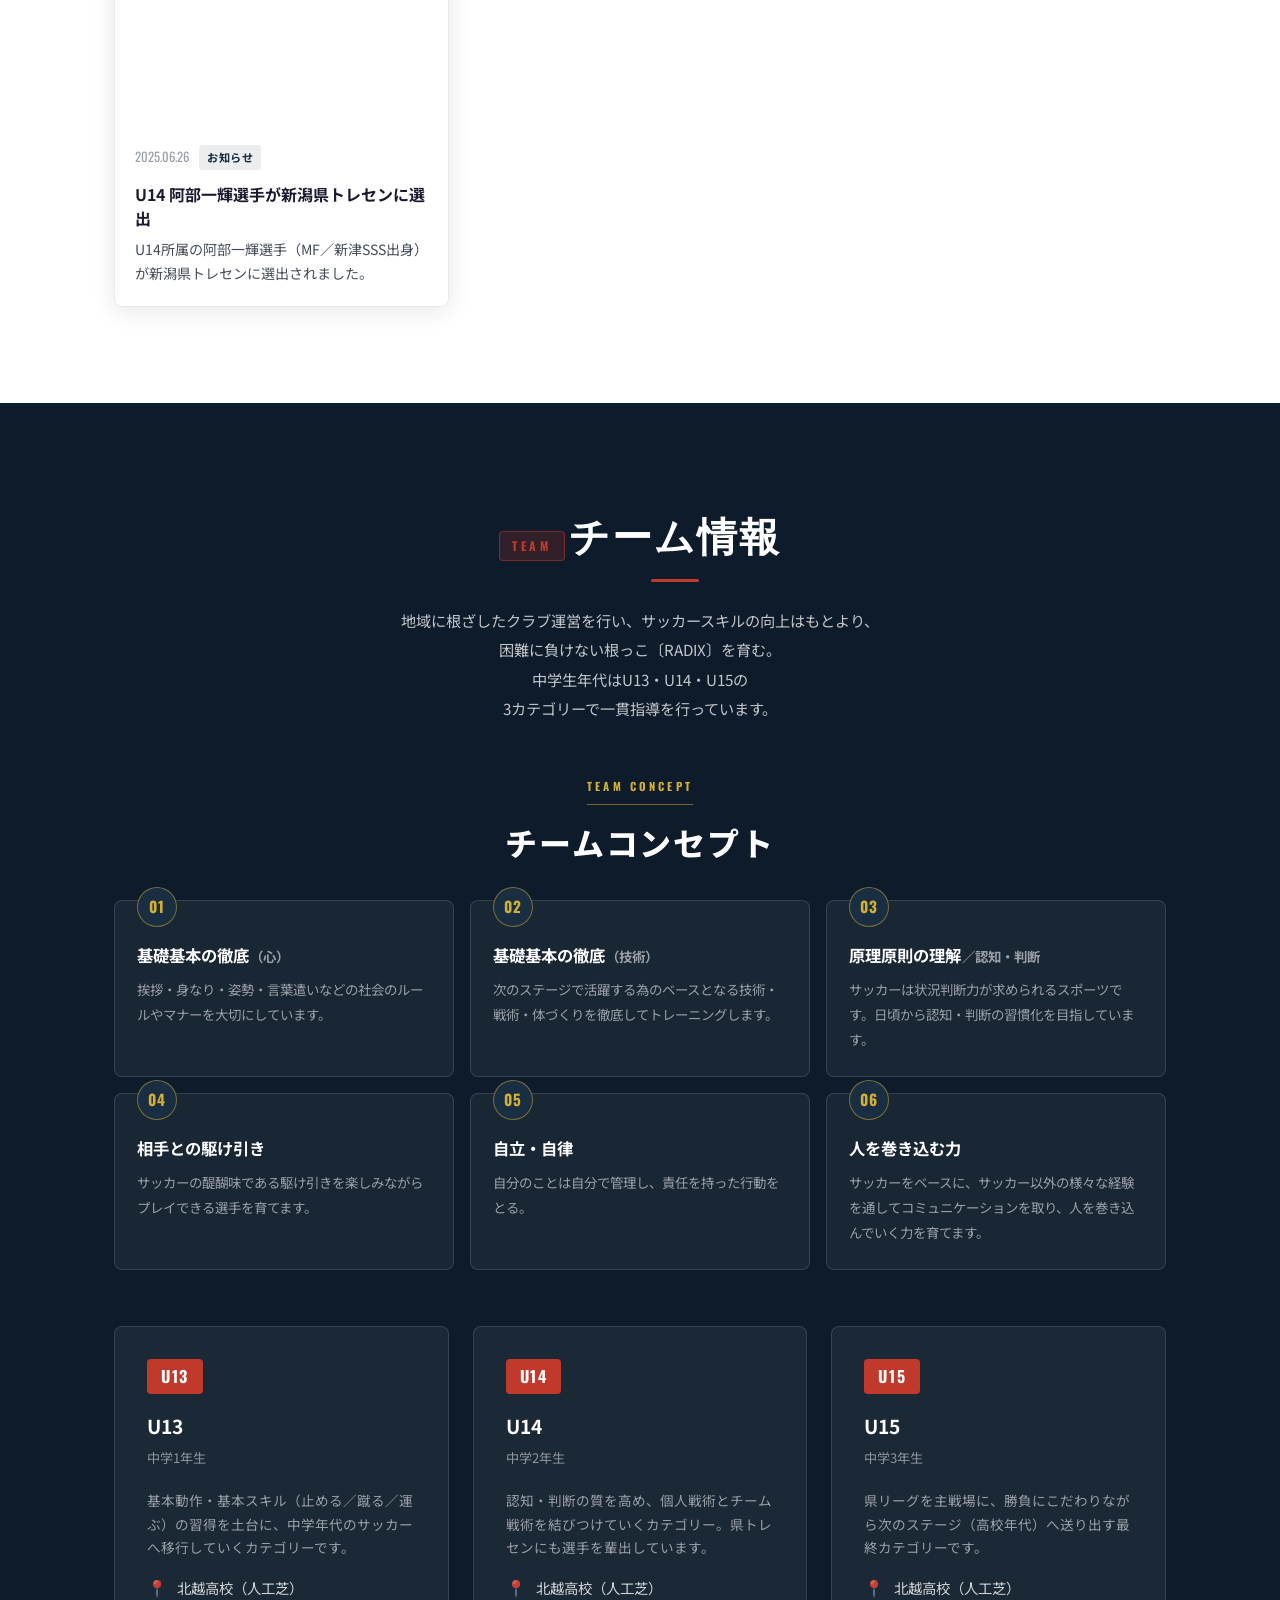
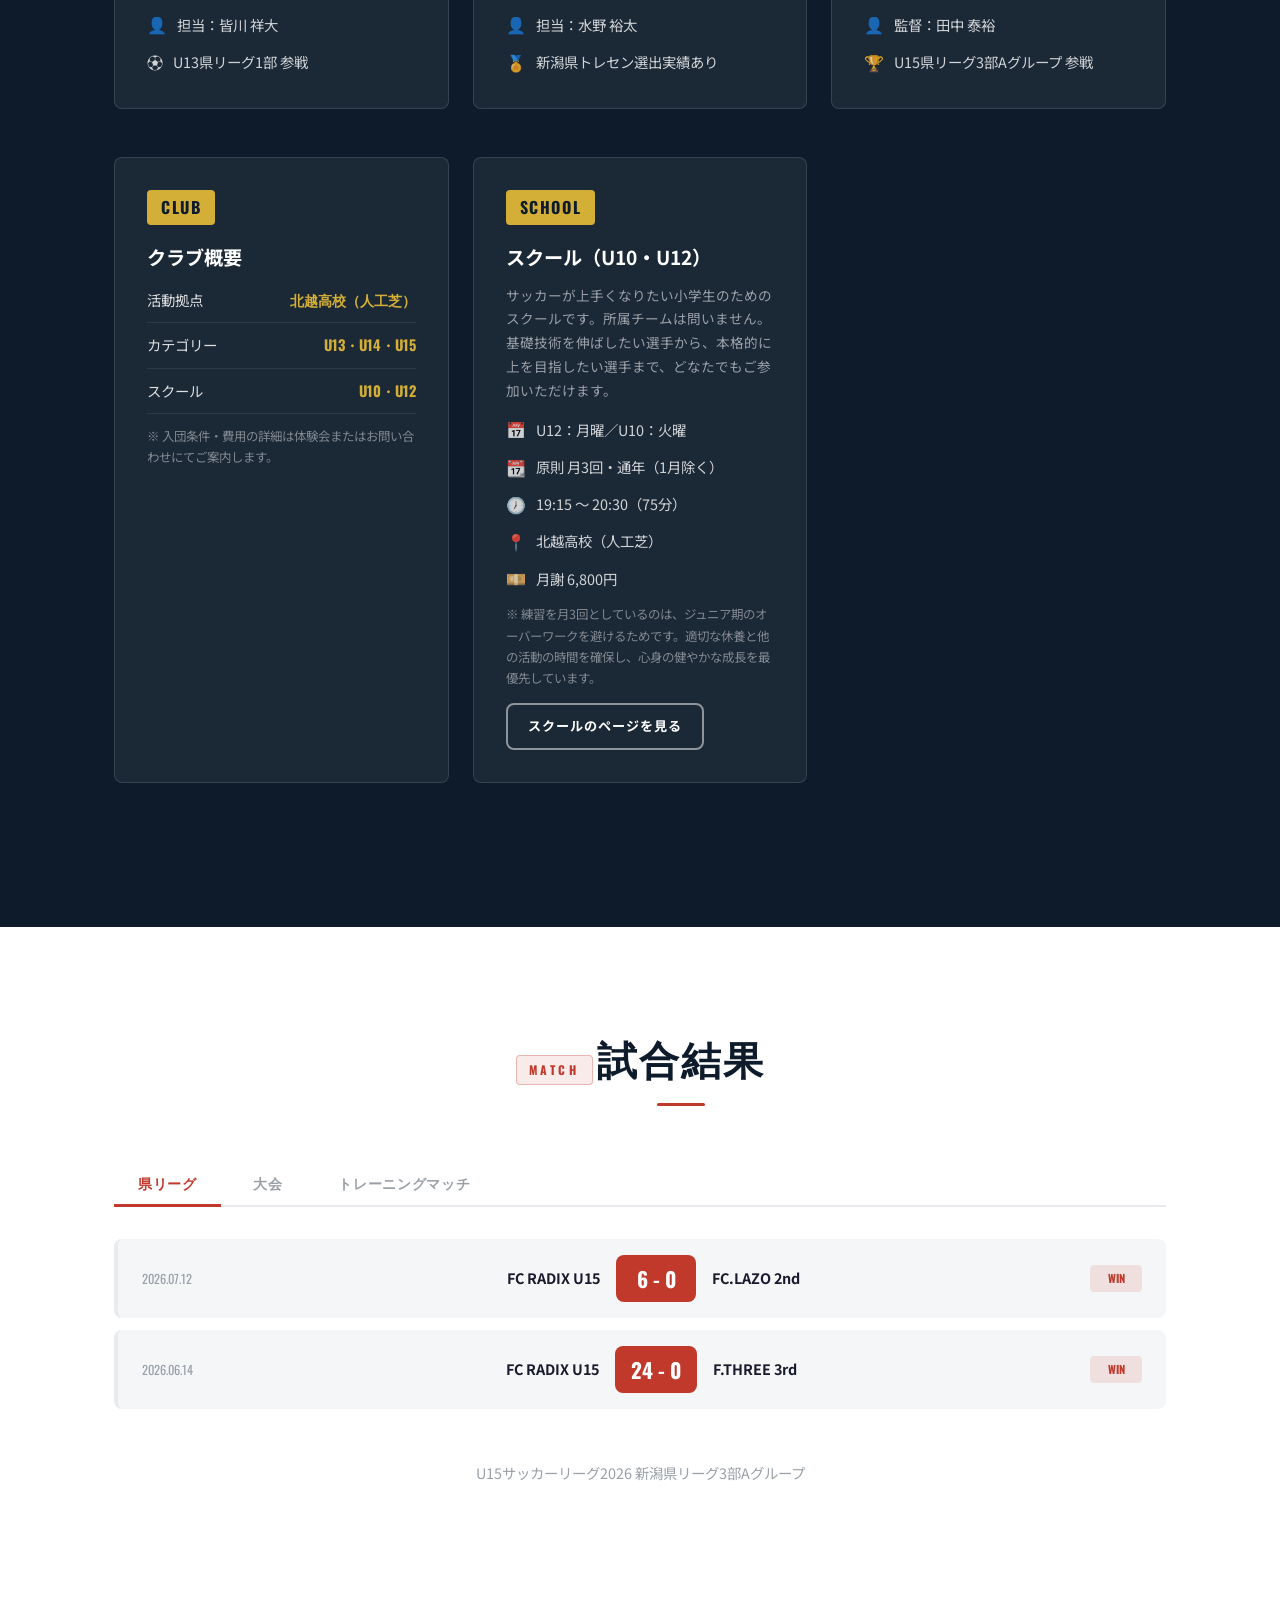
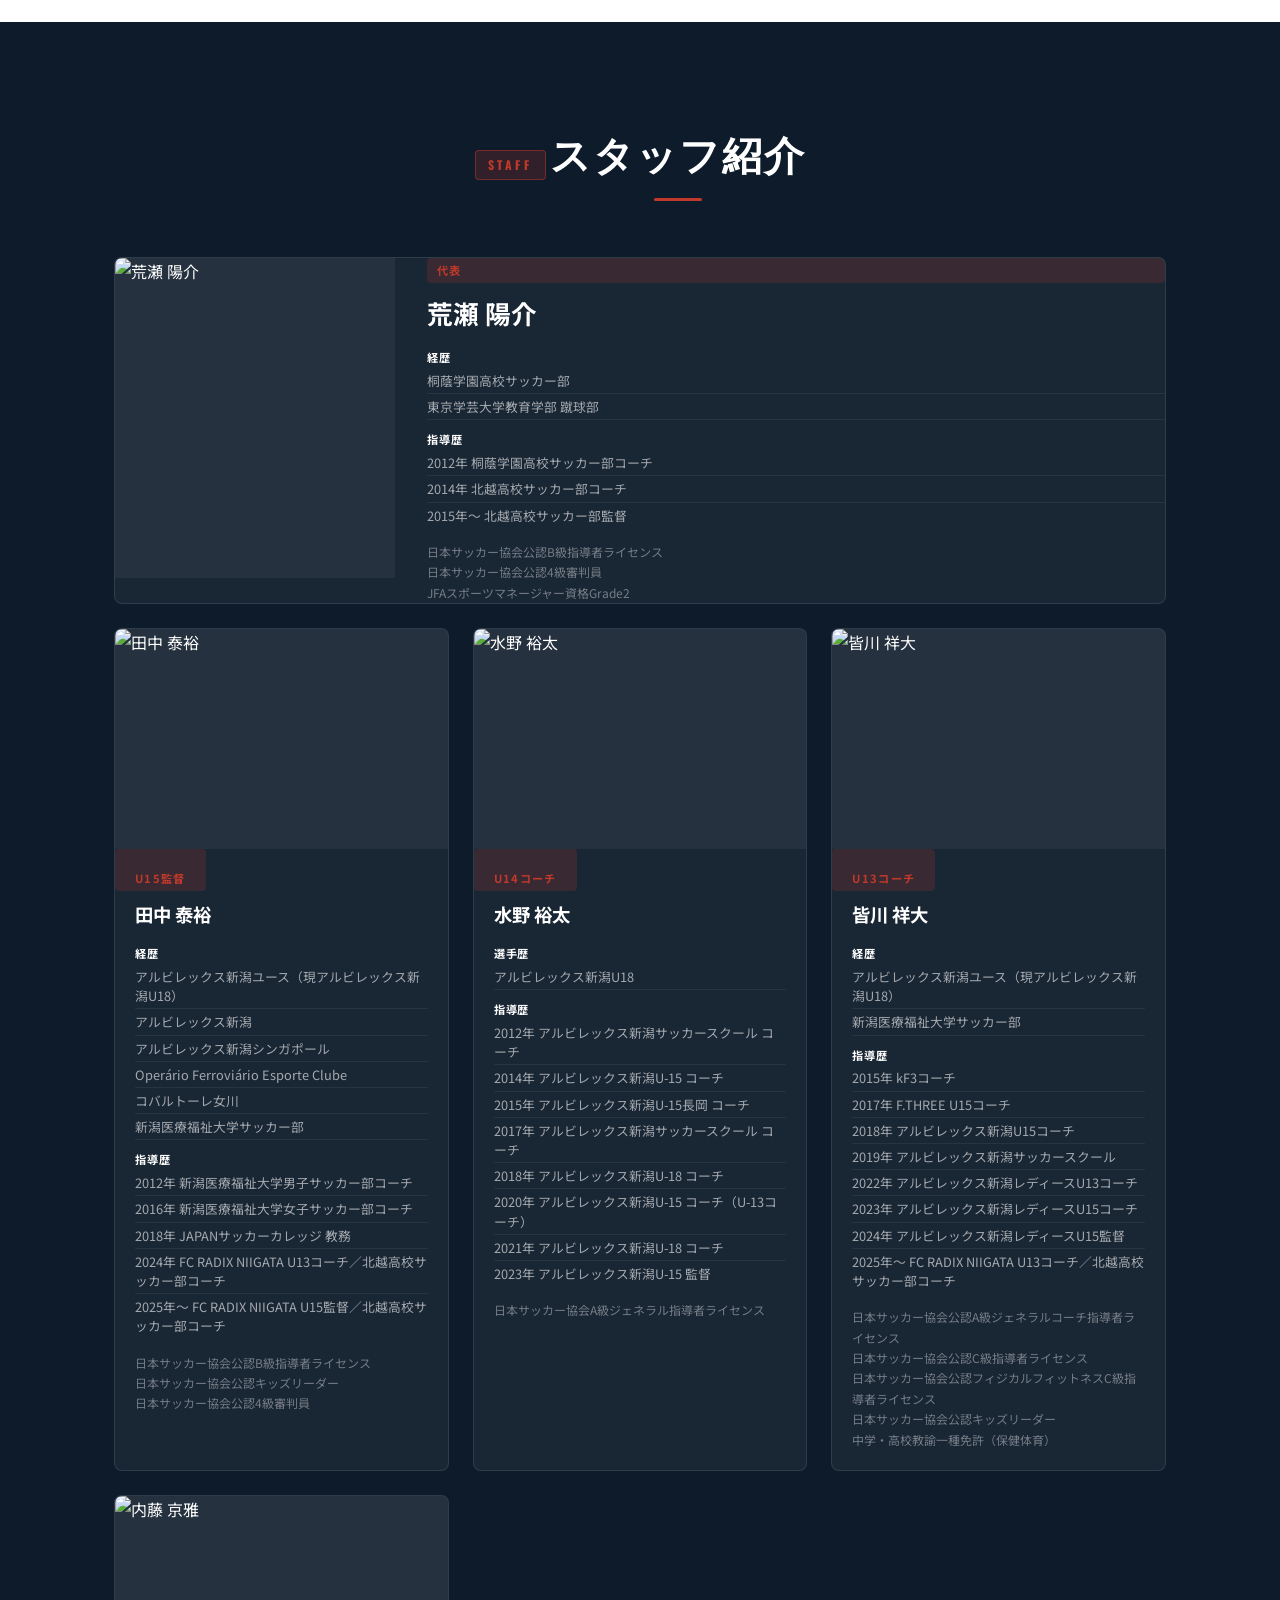
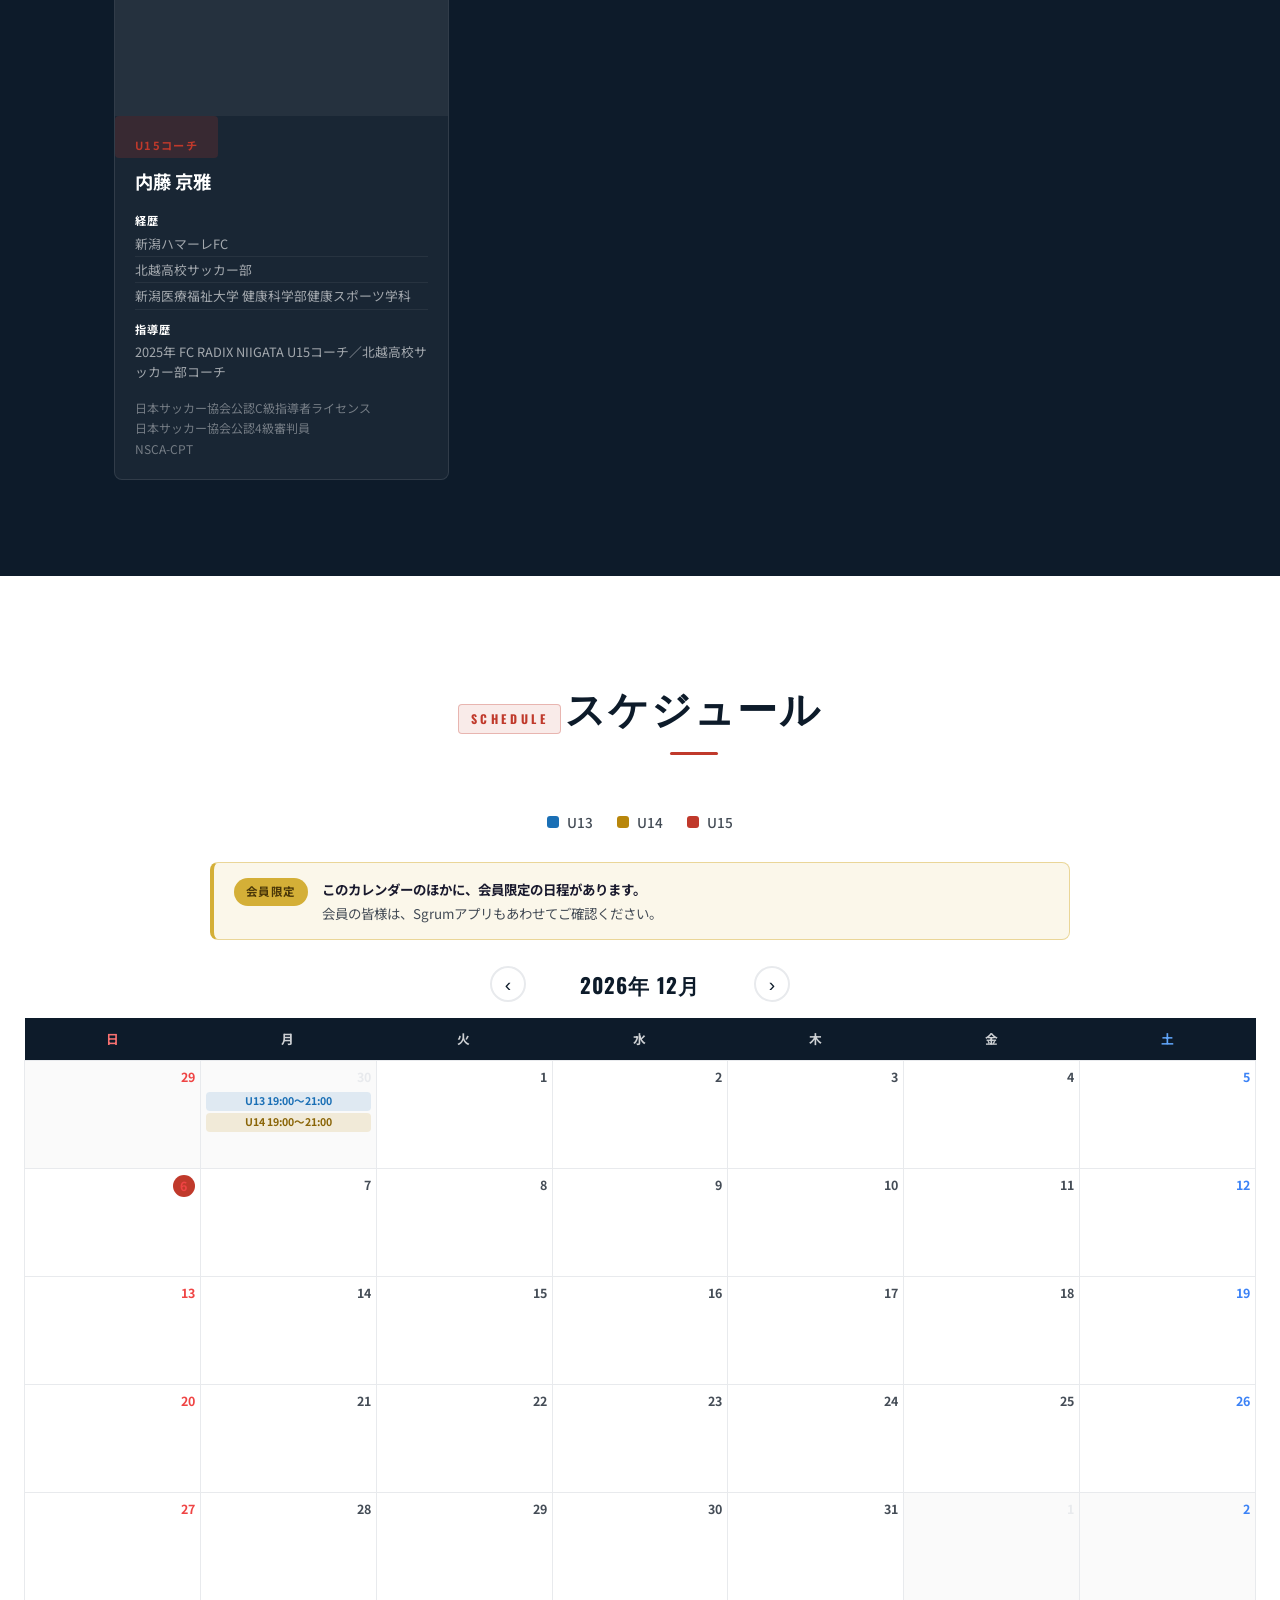
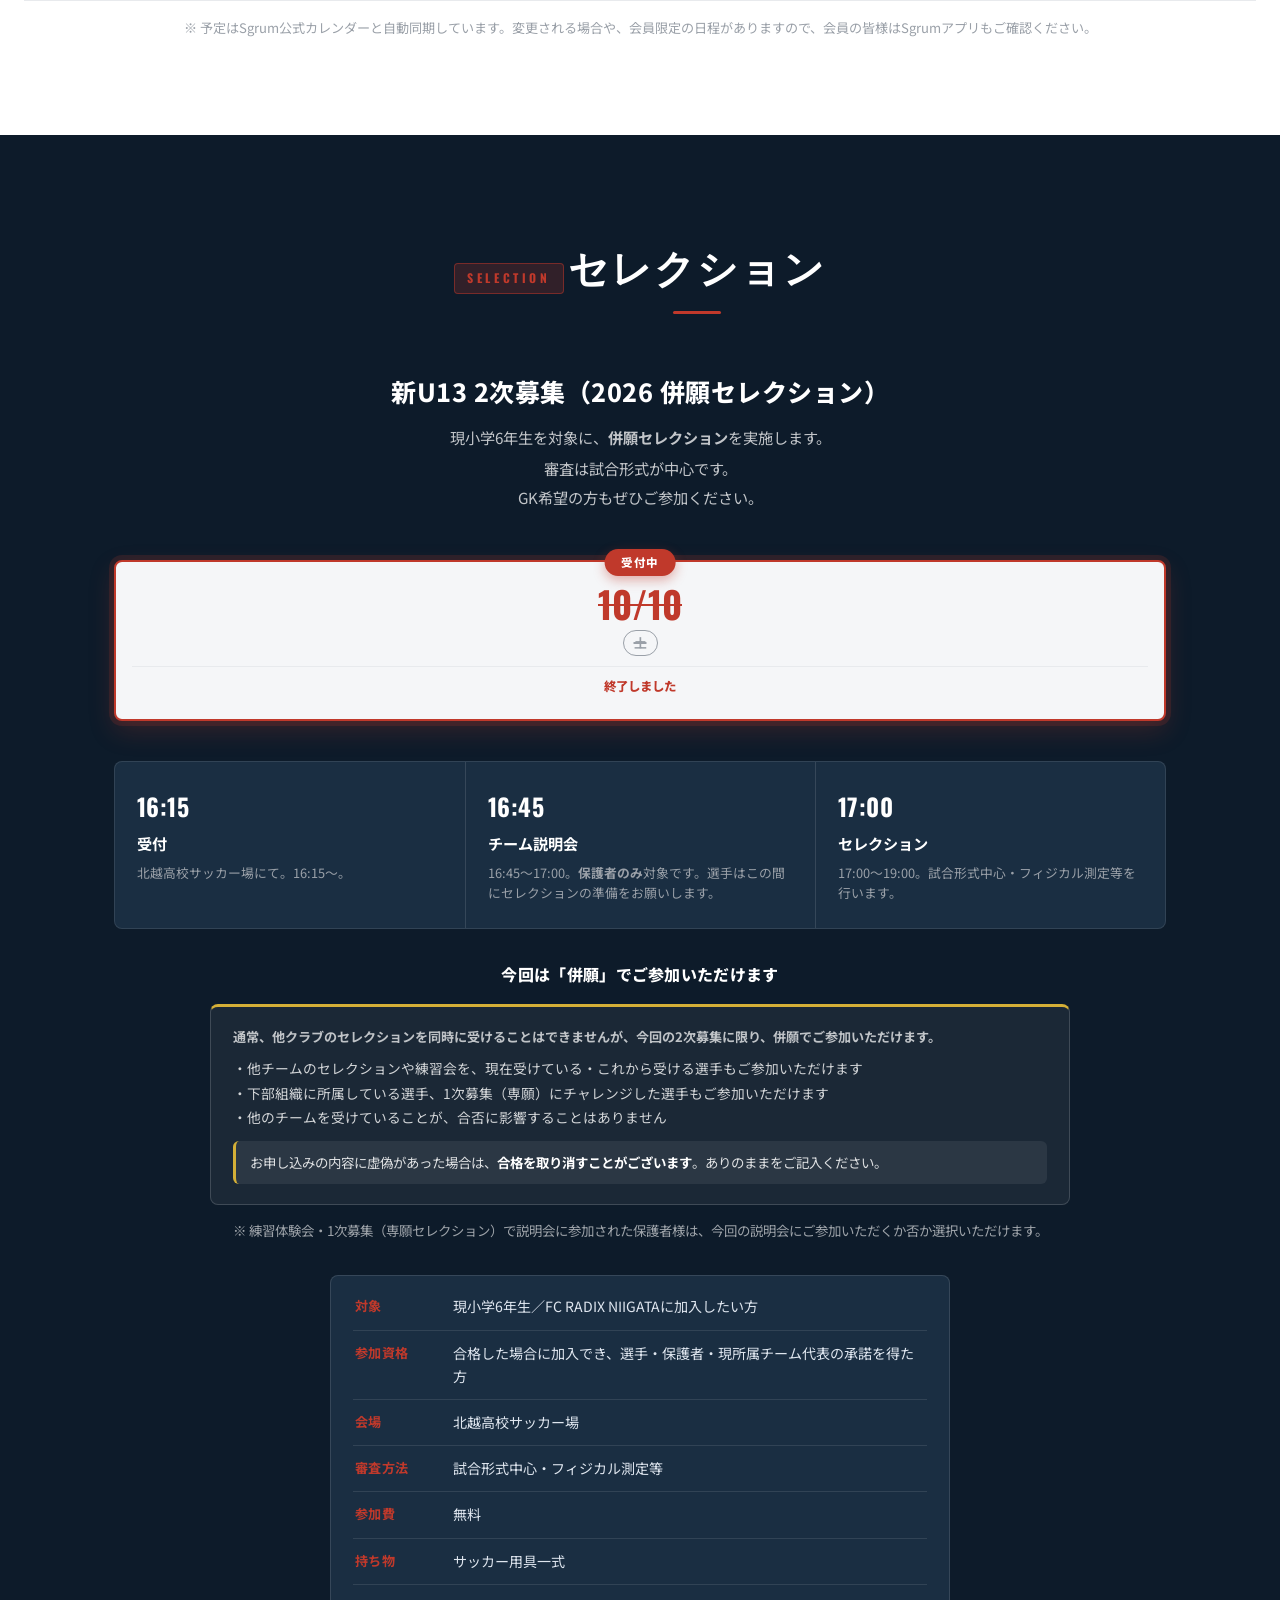
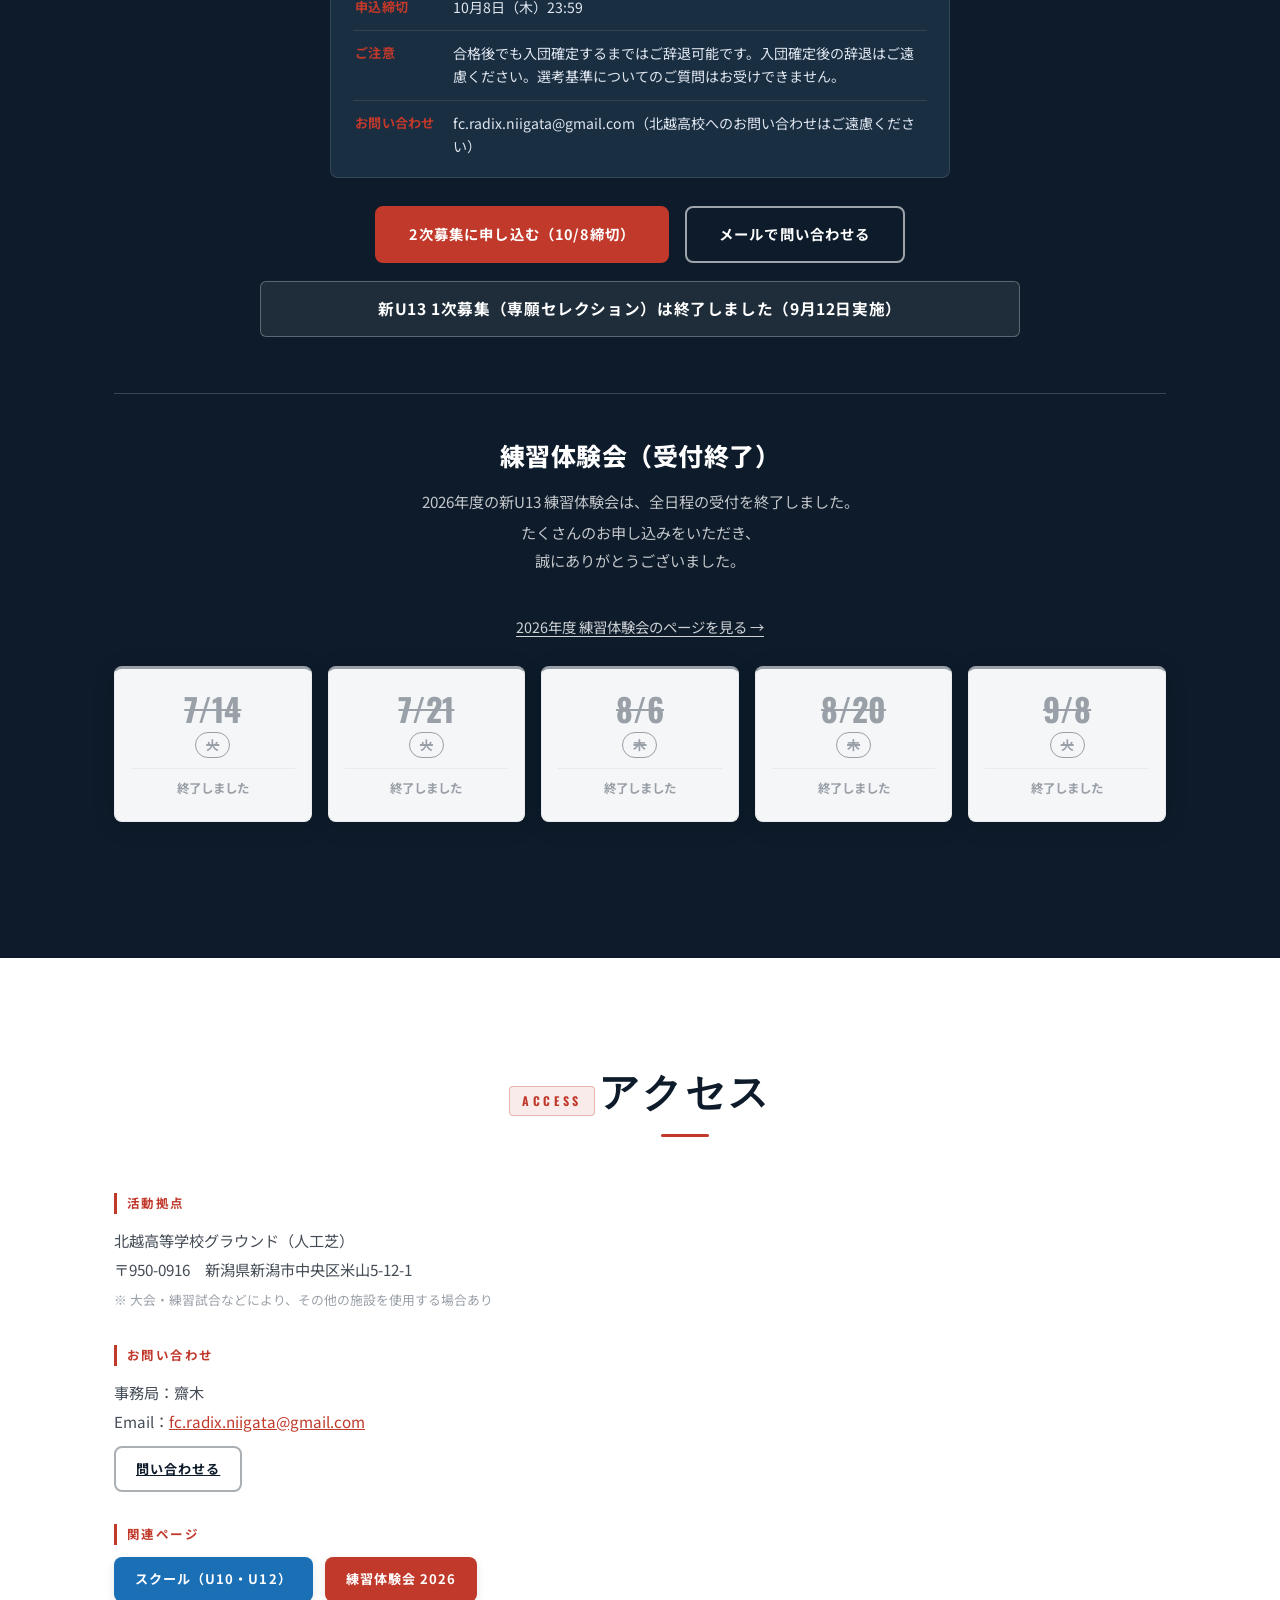
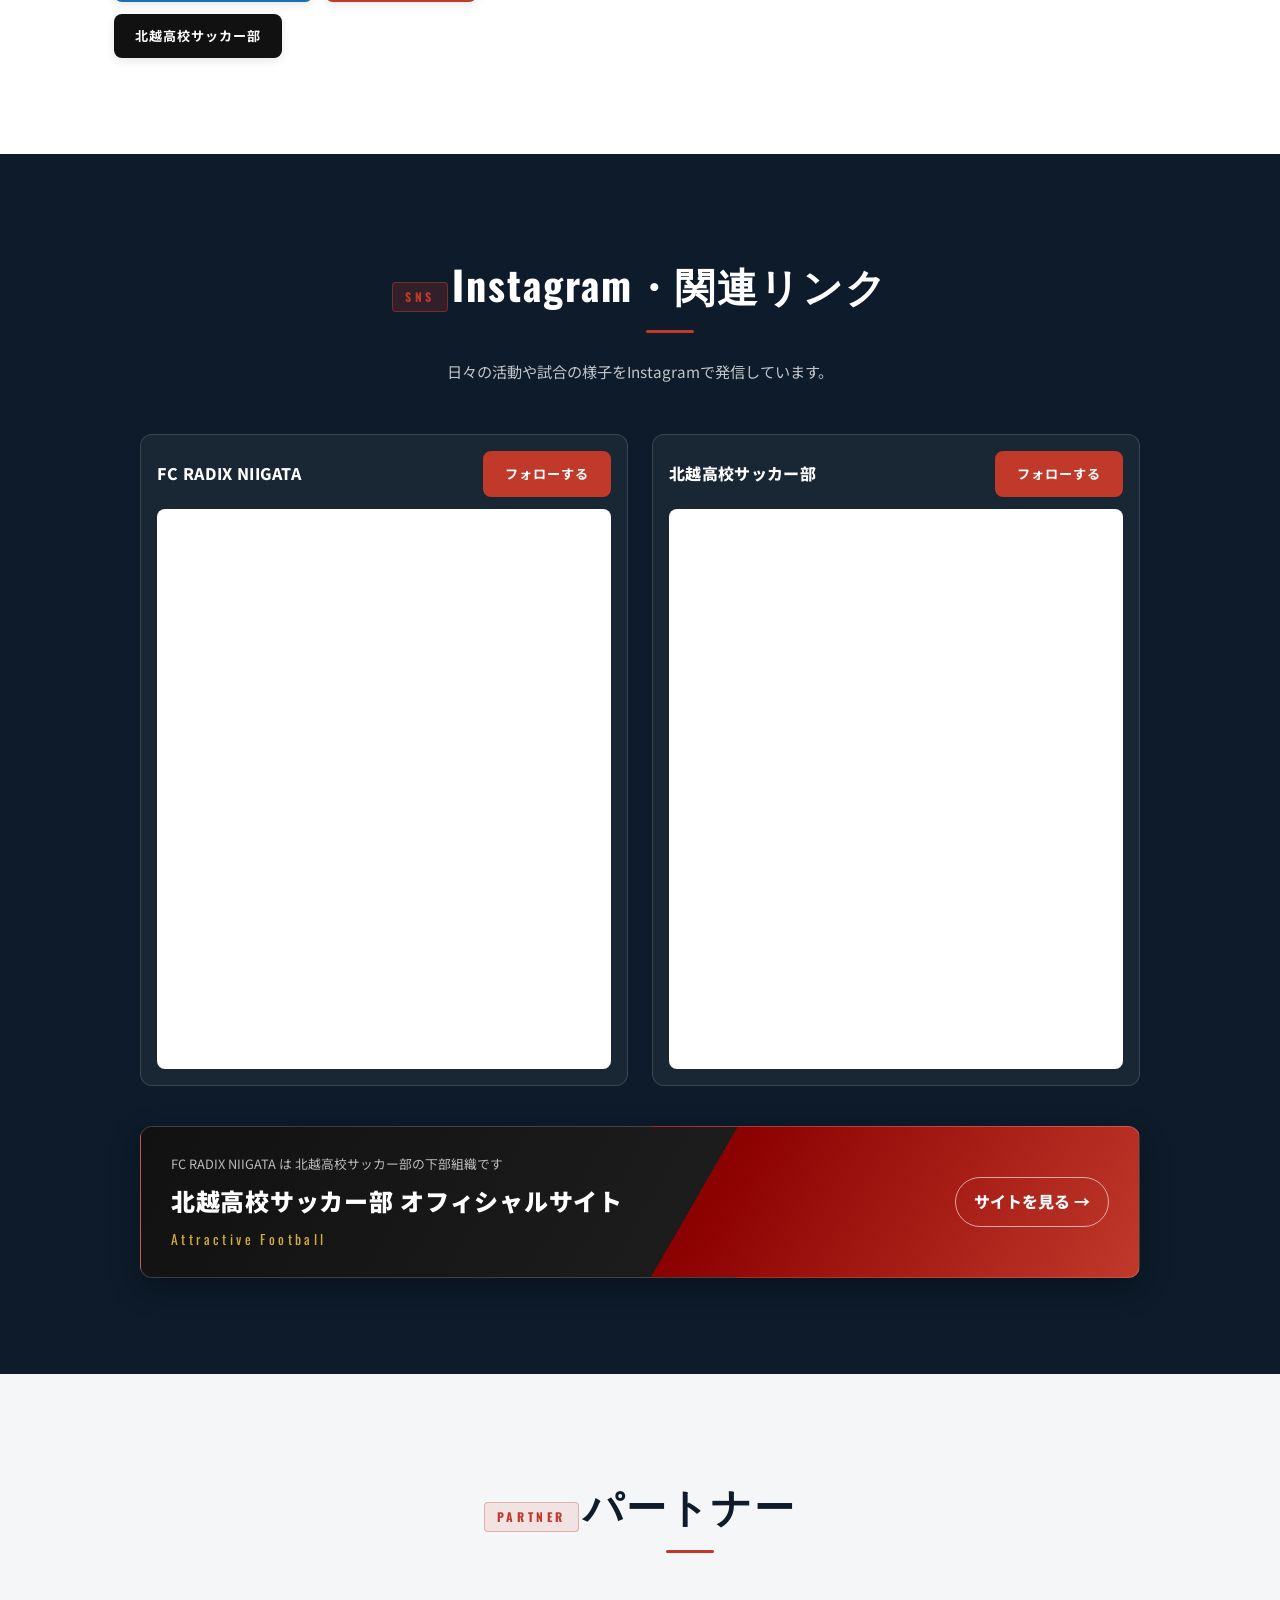
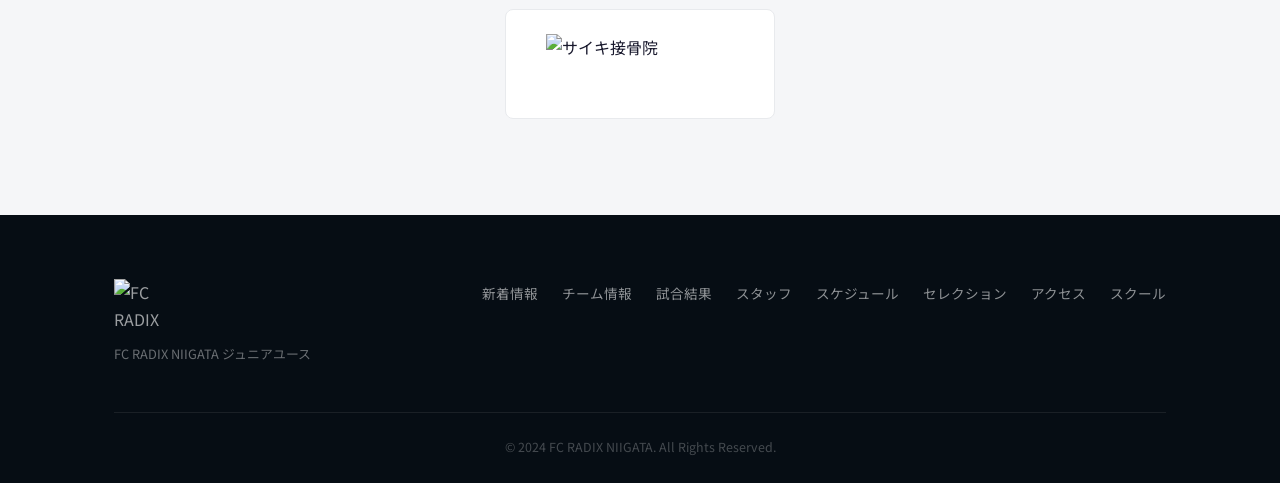
==== commit a063c93e: "Revert "併願OKであることを、見出し直下の金バッジで大きく強調" This reverts commit a05e2b08bd8538dd462e54388fed017d1b587699." ====
--- a/index.html
+++ b/index.html
@@ -724,12 +724,6 @@
     </div>
 
     <h3 class="trial-heading">新U13 2次募集（2026 併願セレクション）</h3>
-
-    <div class="kengan-hero">
-      <span class="kengan-hero-badge">併願OK</span>
-      <span class="kengan-hero-text">他クラブのセレクションを受けている方も<strong>同時にご参加</strong>いただけます</span>
-    </div>
-
     <p class="section-desc">
       <span>現小学6年生を対象に、</span><span><strong>併願セレクション</strong>を実施します。</span>
       <span class="desc-break">審査は試合形式が中心です。</span><span>GK希望の方もぜひご参加ください。</span>
--- a/style.css
+++ b/style.css
@@ -1130,44 +1130,6 @@
 }
 .trial-card.is-past .trial-cap { color: var(--gray-400); font-weight: 700; }
 
-/* ===== セレクション：併願OKを大きく強調するバナー ===== */
-.kengan-hero {
-  max-width: 760px;
-  margin: 0 auto 26px;
-  display: flex;
-  align-items: center;
-  justify-content: center;
-  flex-wrap: wrap;
-  gap: 10px 14px;
-  text-align: center;
-  background: linear-gradient(135deg, var(--gold, #c9a227), #f0cf5a);
-  border-radius: 999px;
-  padding: 14px 26px;
-  box-shadow: 0 10px 28px rgba(201,162,39,.4);
-}
-.kengan-hero-badge {
-  display: inline-block;
-  background: var(--navy, #0b1e3d);
-  color: #fff;
-  font-weight: 900;
-  font-size: 1rem;
-  letter-spacing: .06em;
-  padding: 6px 18px;
-  border-radius: 999px;
-  flex-shrink: 0;
-}
-.kengan-hero-text {
-  color: #1a1408;
-  font-weight: 700;
-  font-size: .95rem;
-  line-height: 1.6;
-}
-.kengan-hero-text strong { color: var(--red); font-size: 1.05em; }
-@media (max-width: 640px) {
-  .kengan-hero { border-radius: 20px; padding: 16px 20px; }
-  .kengan-hero-text { font-size: .88rem; }
-}
-
 /* ===== セレクション：受付中（開催が決まっている募集を強調） ===== */
 .trial-card.is-open {
   border: 2px solid var(--red);
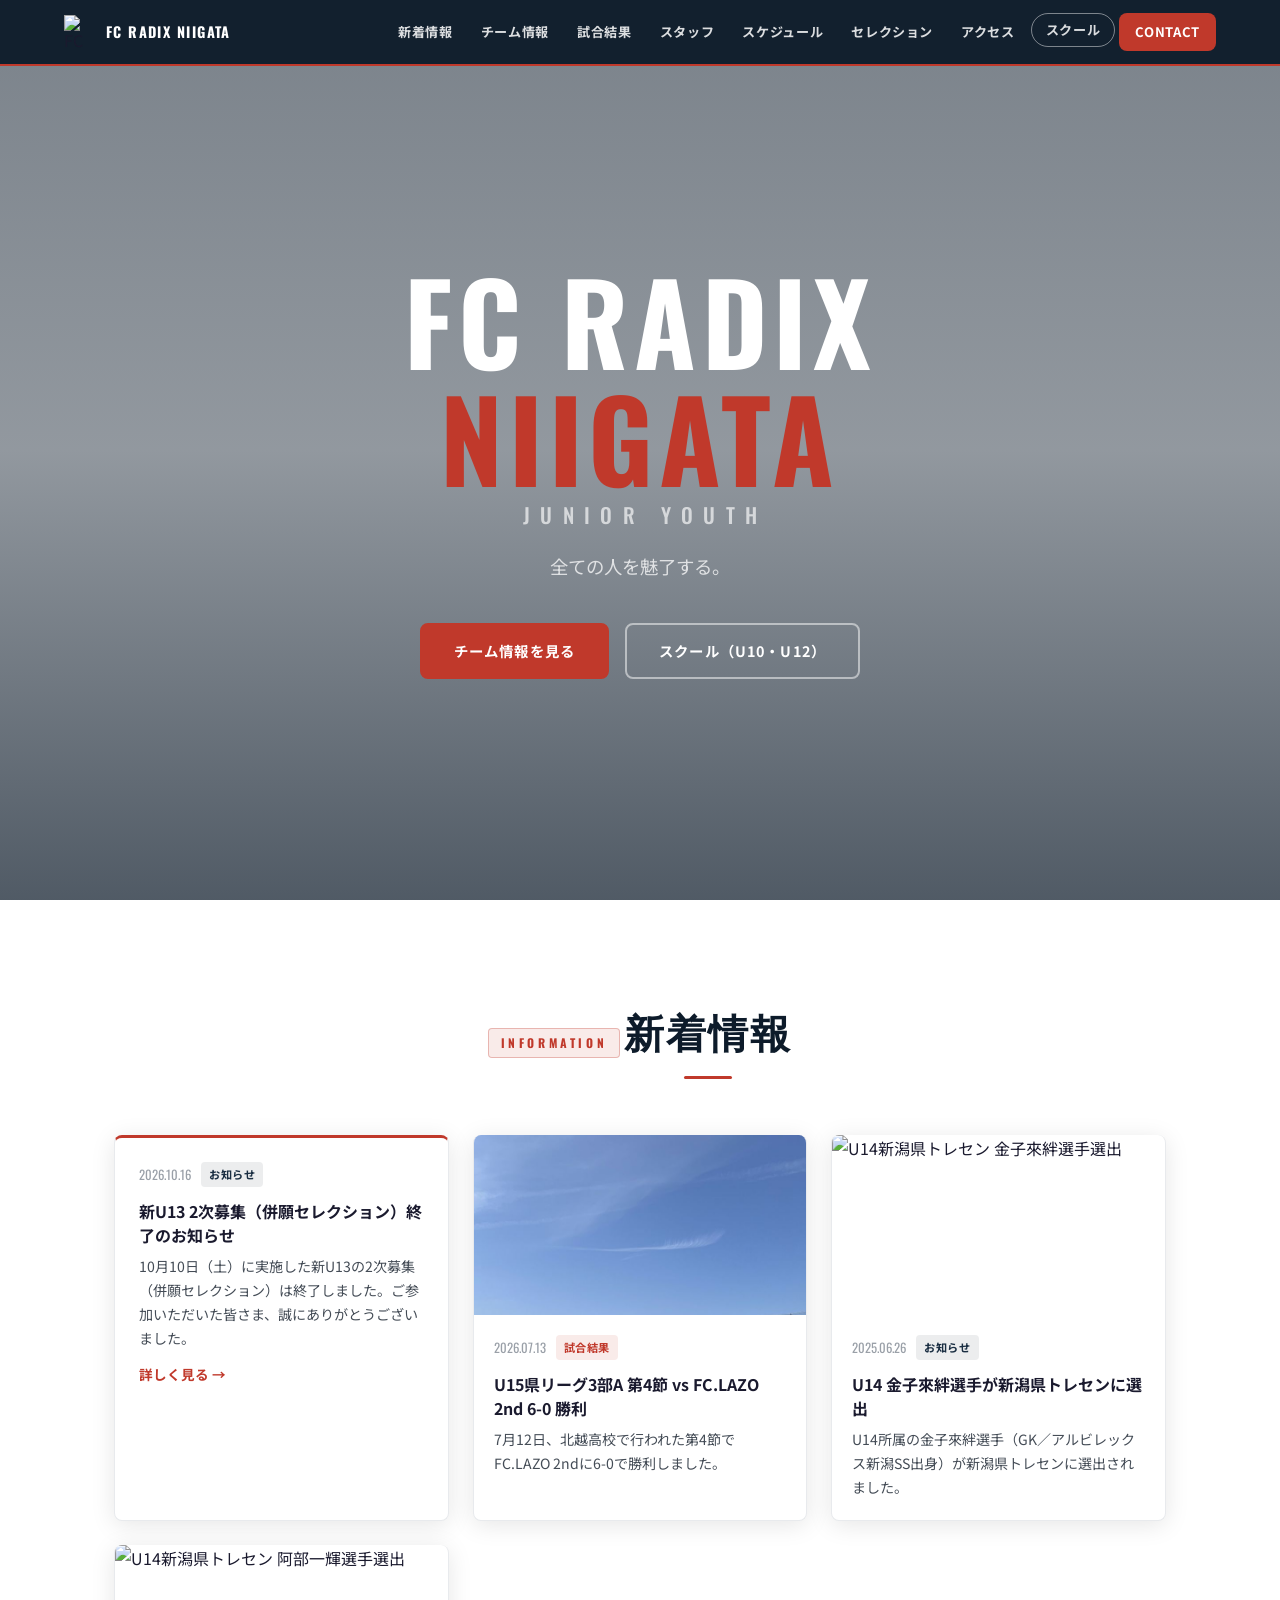
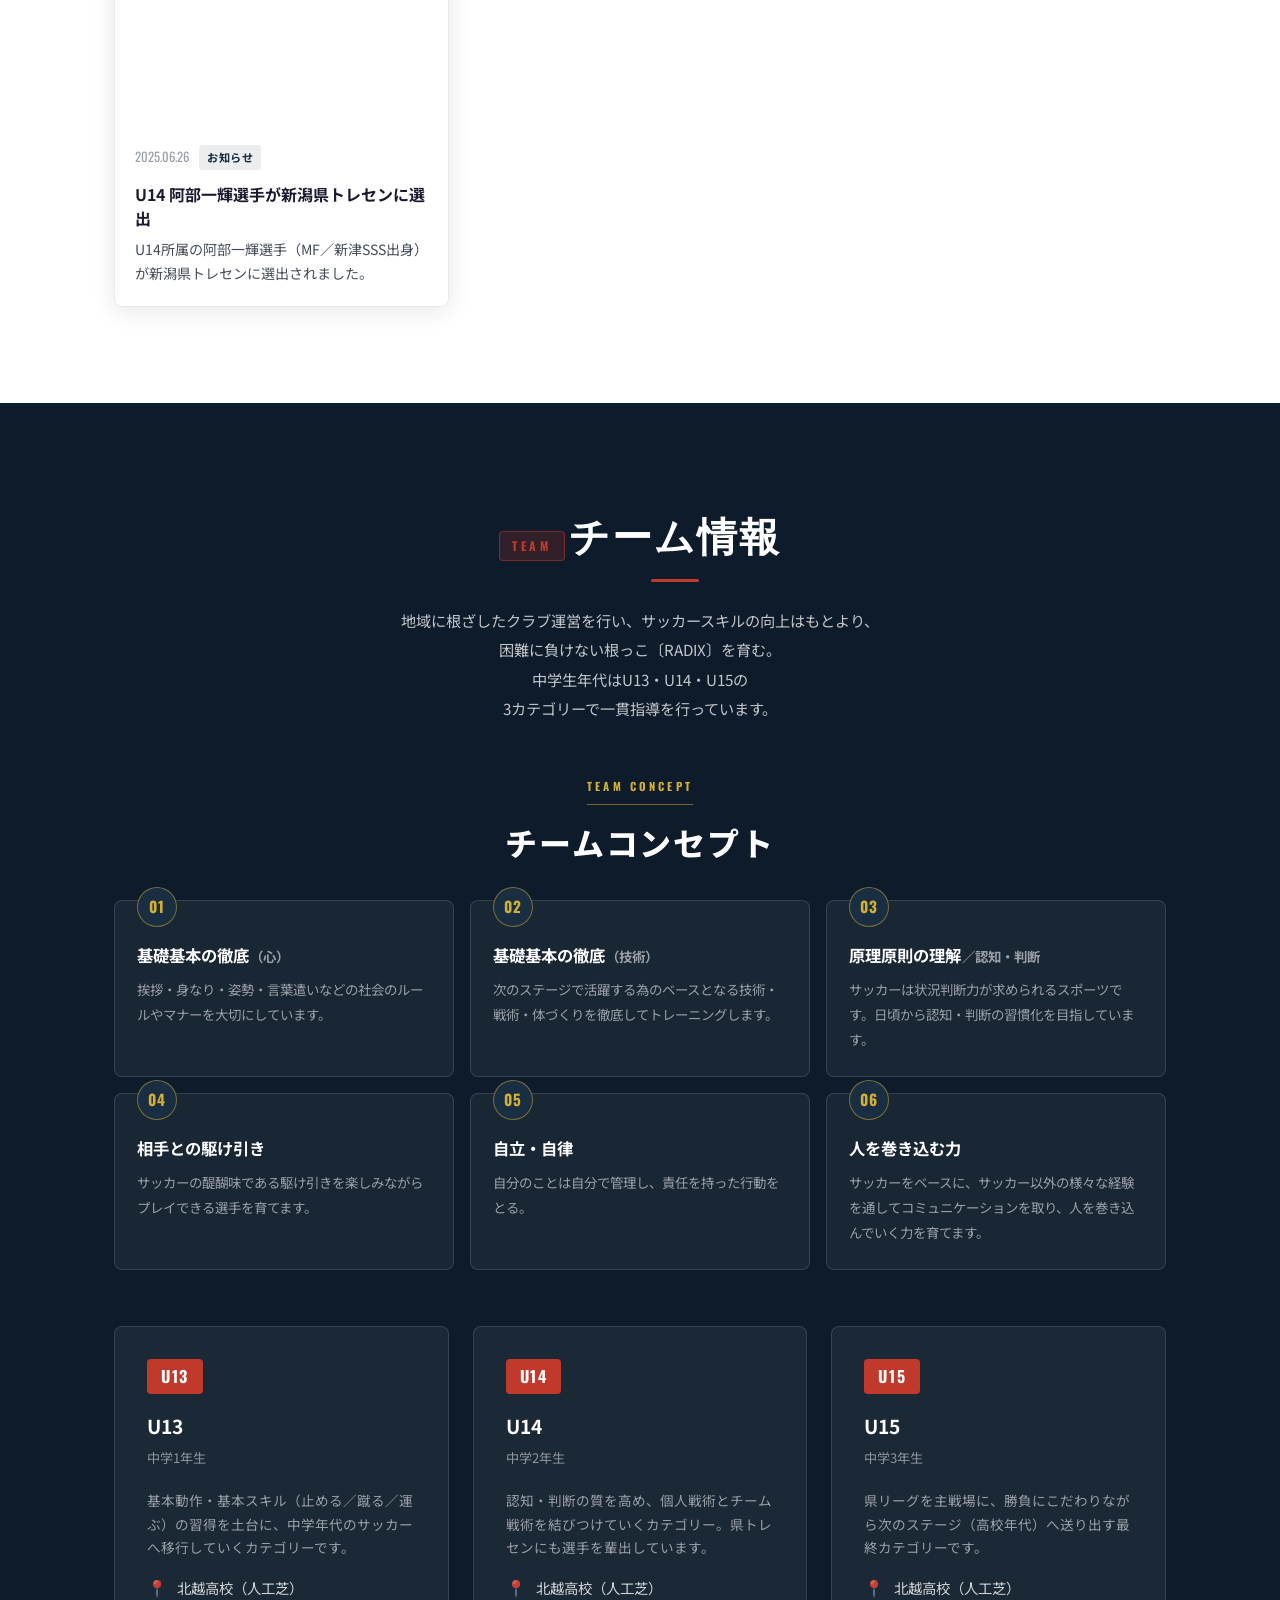
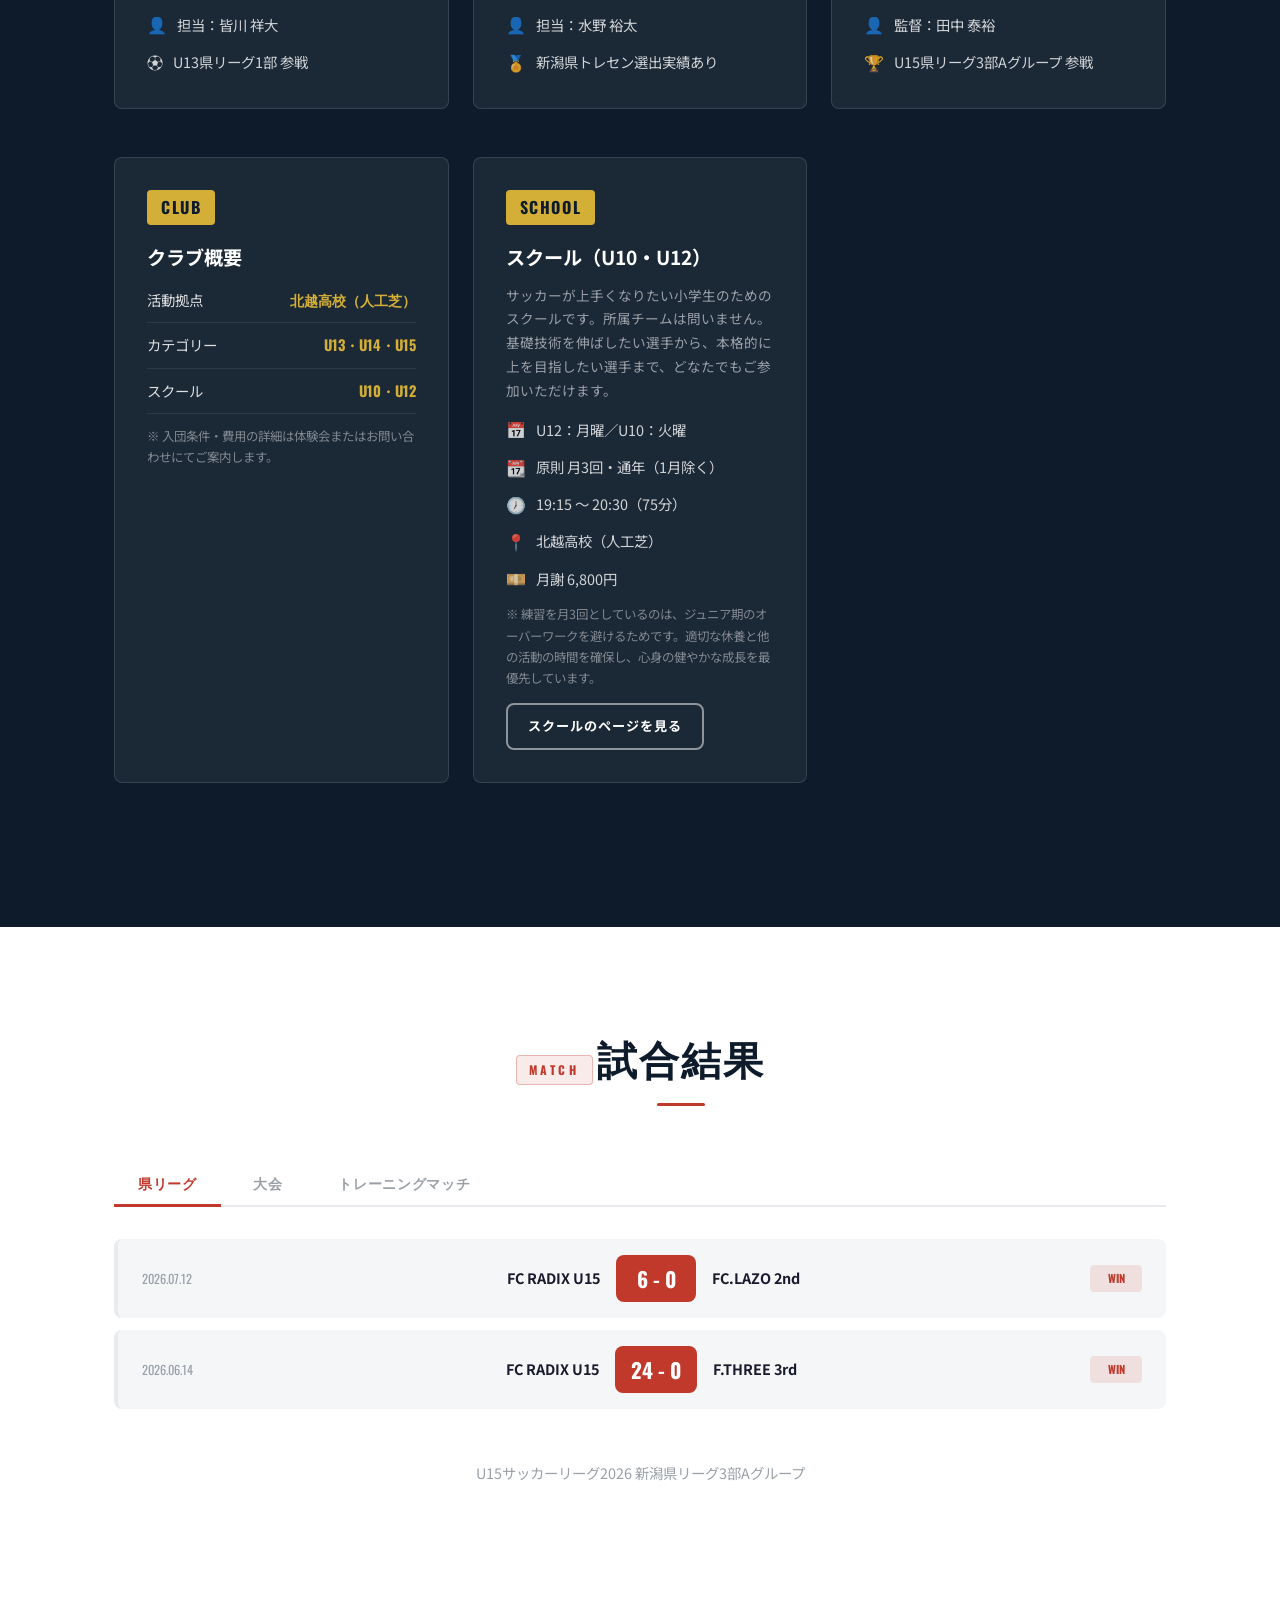
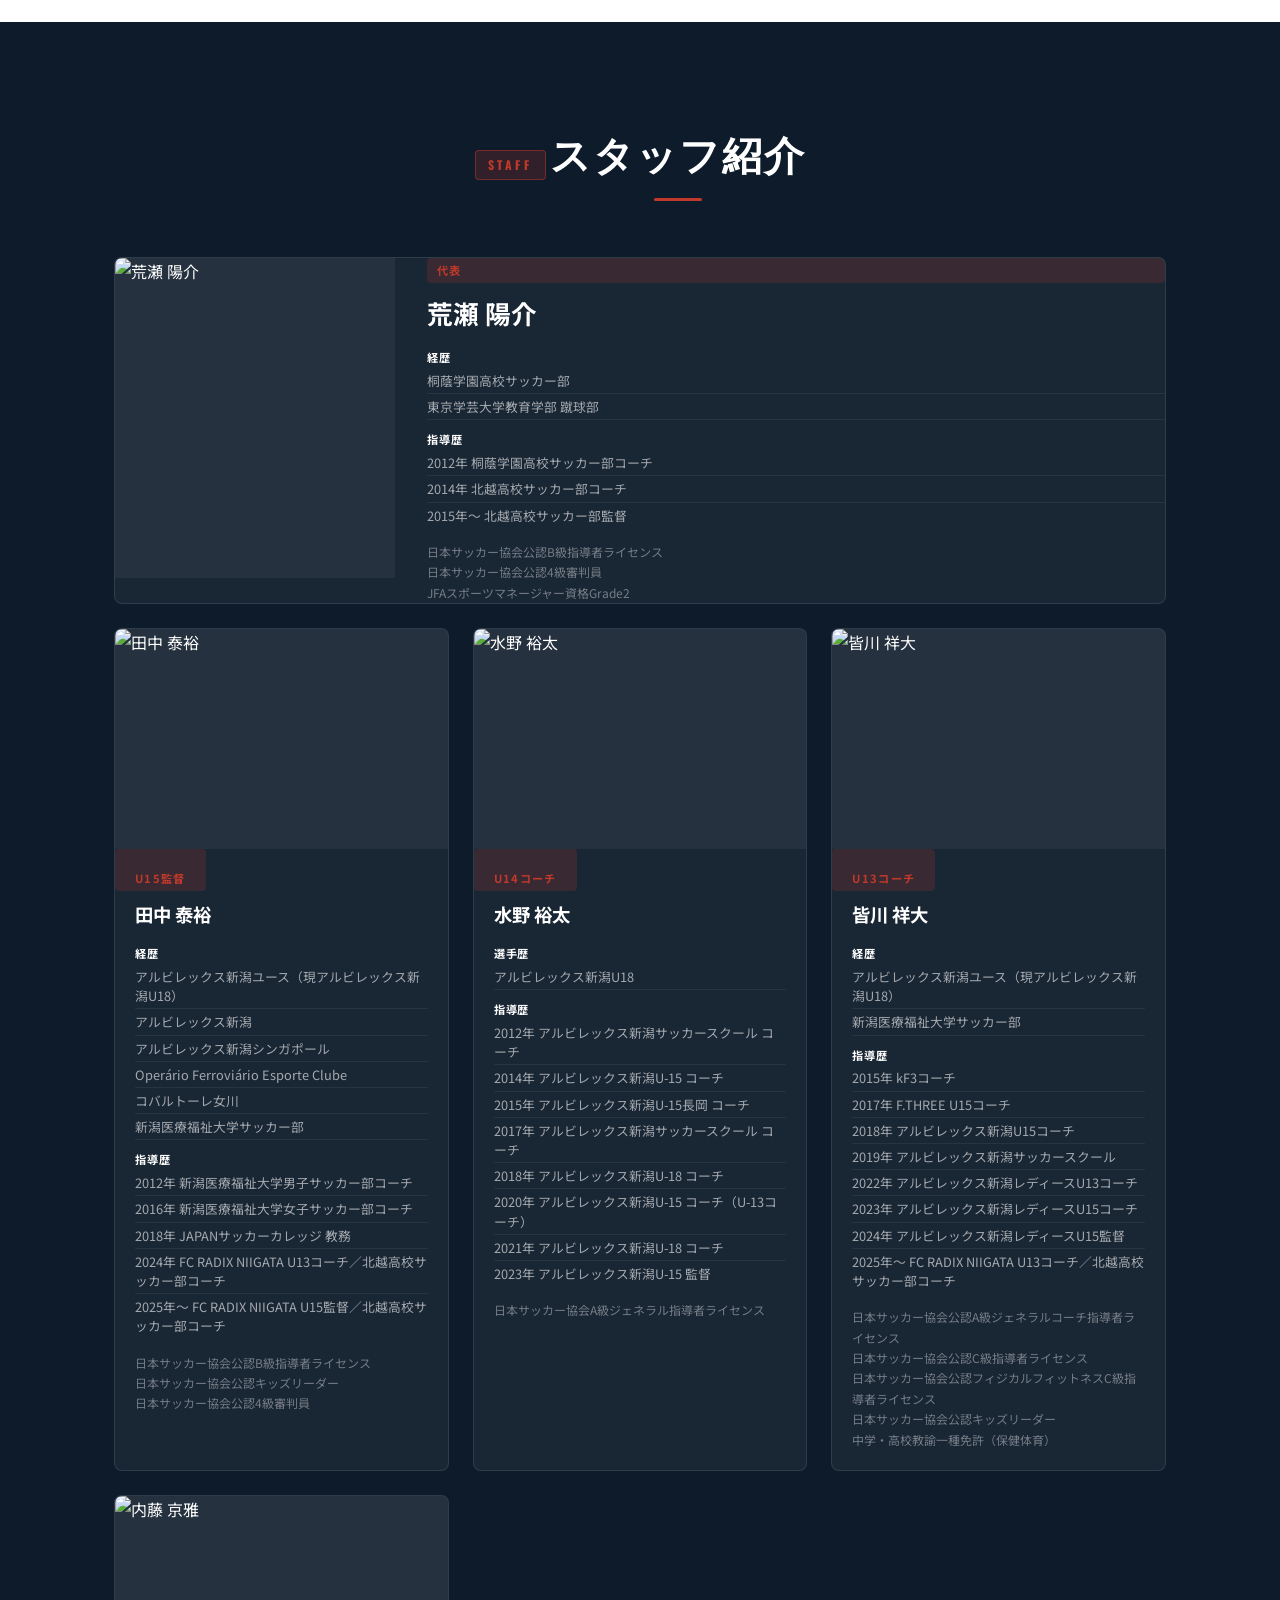
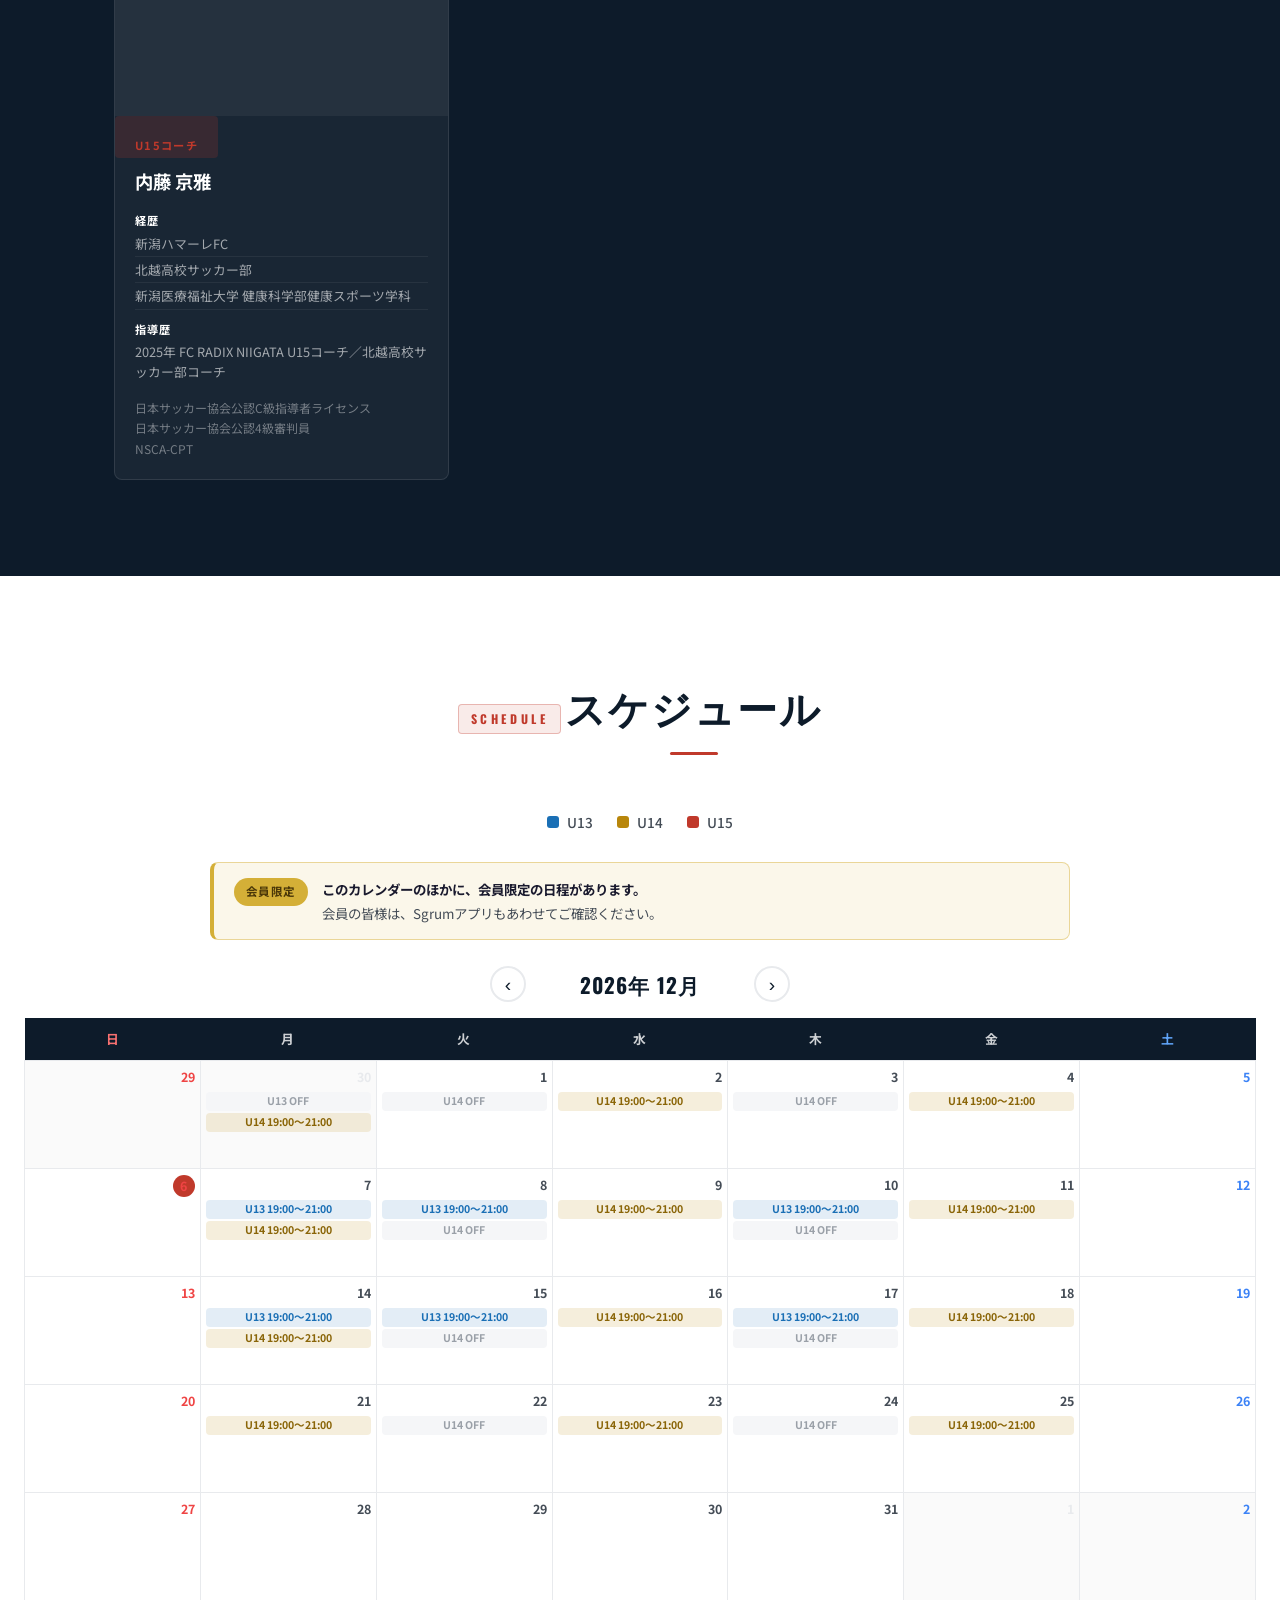
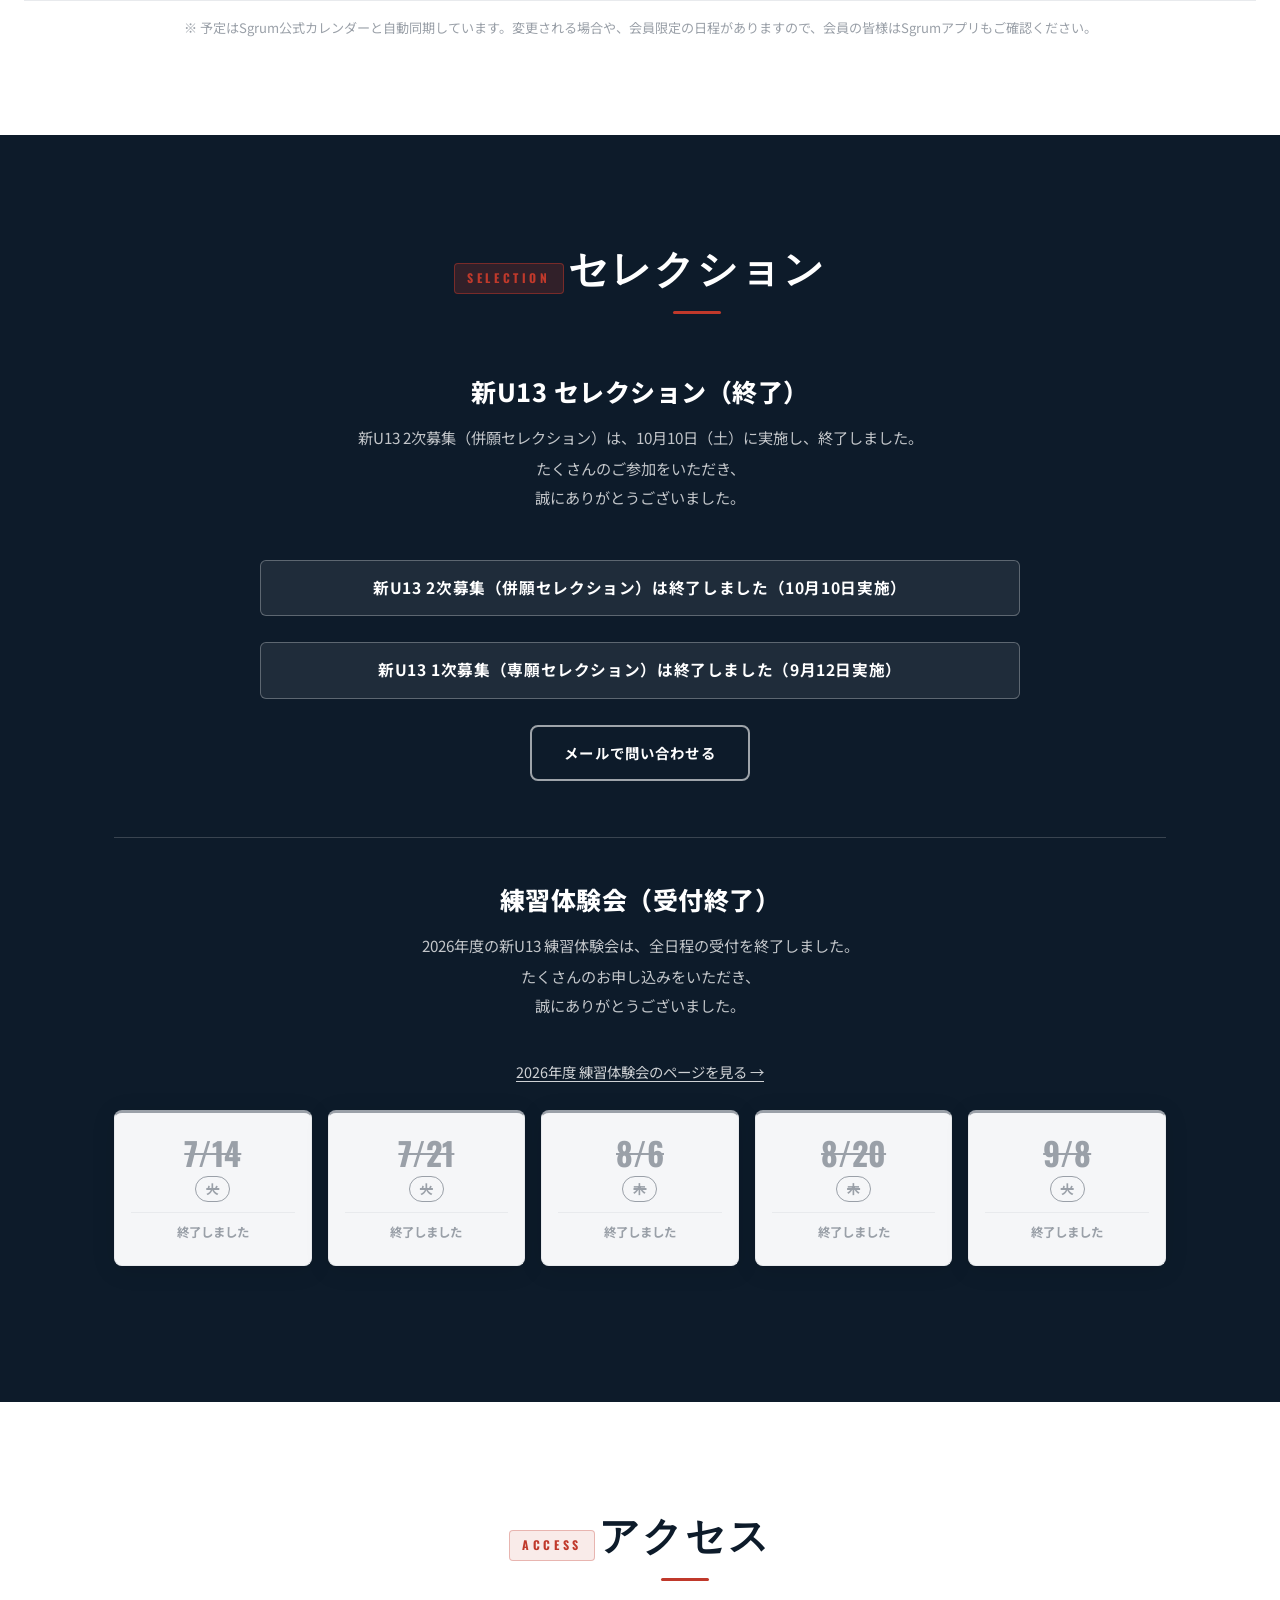
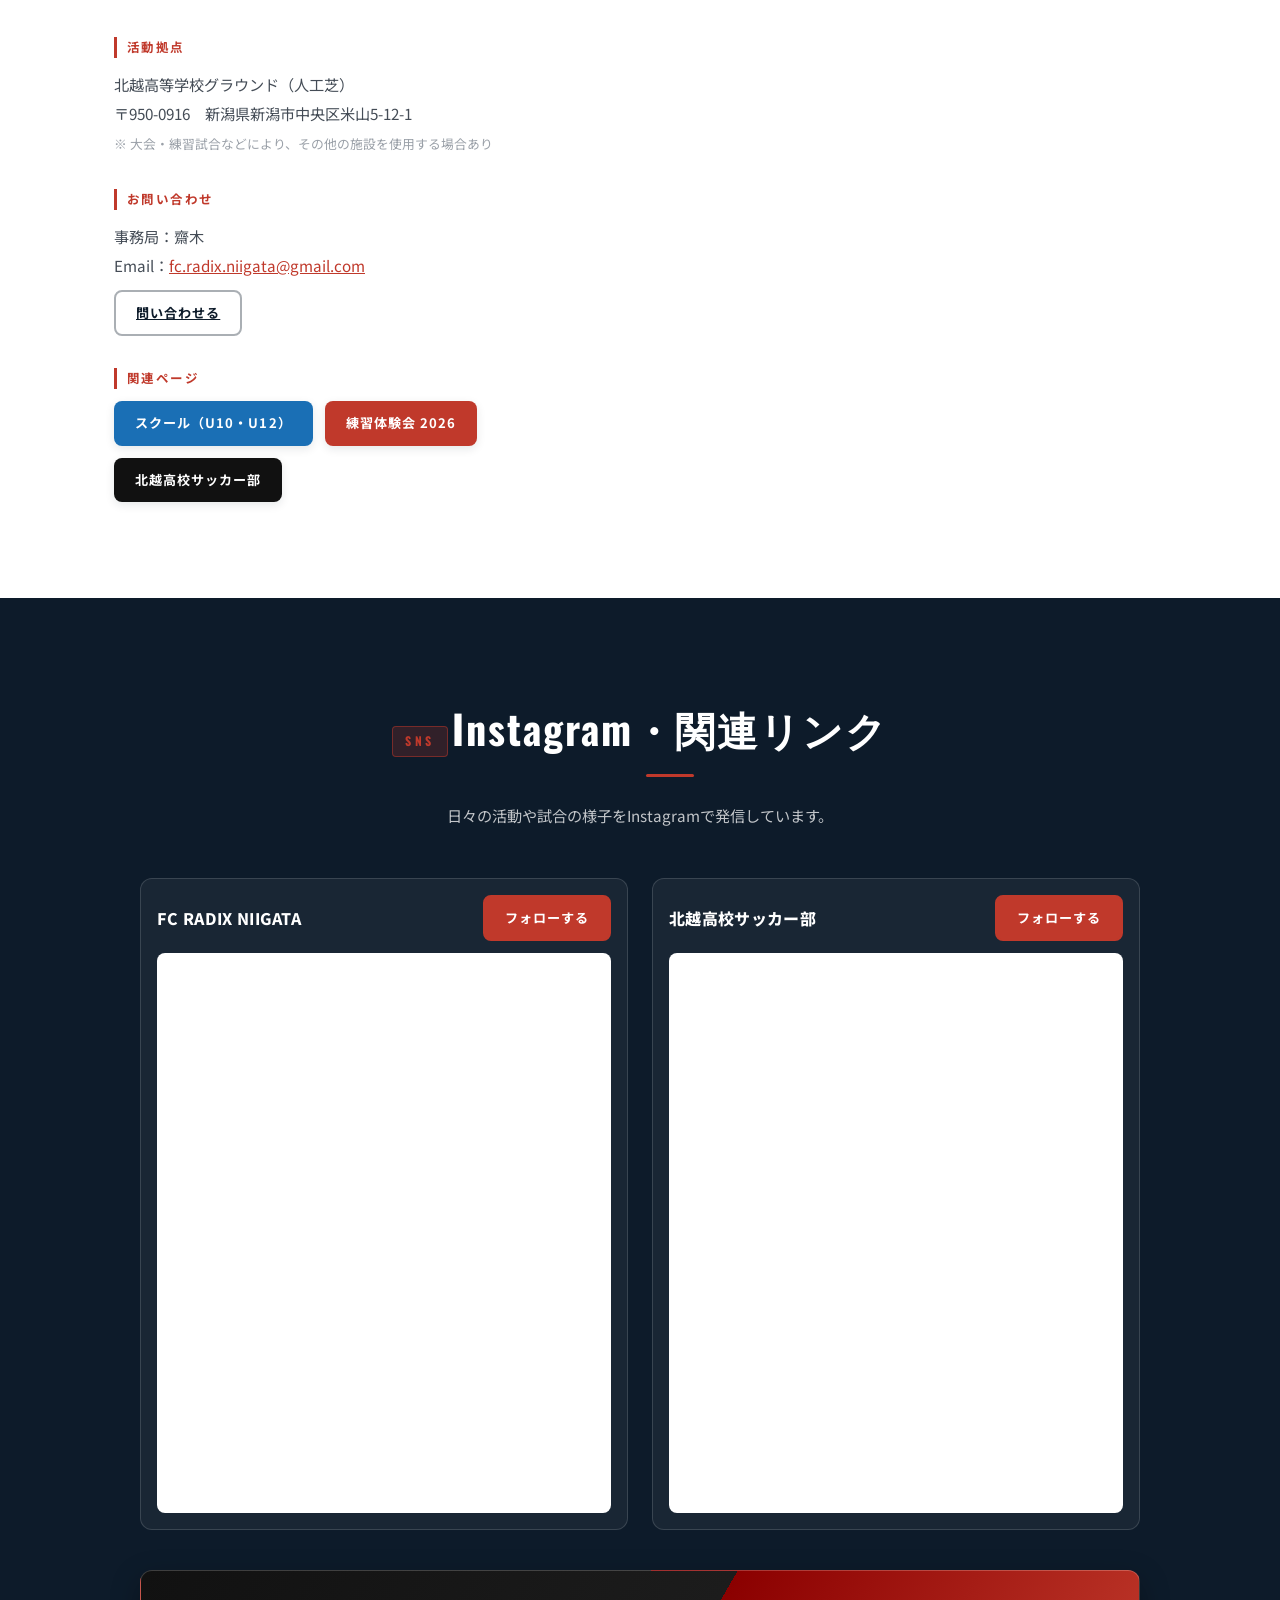
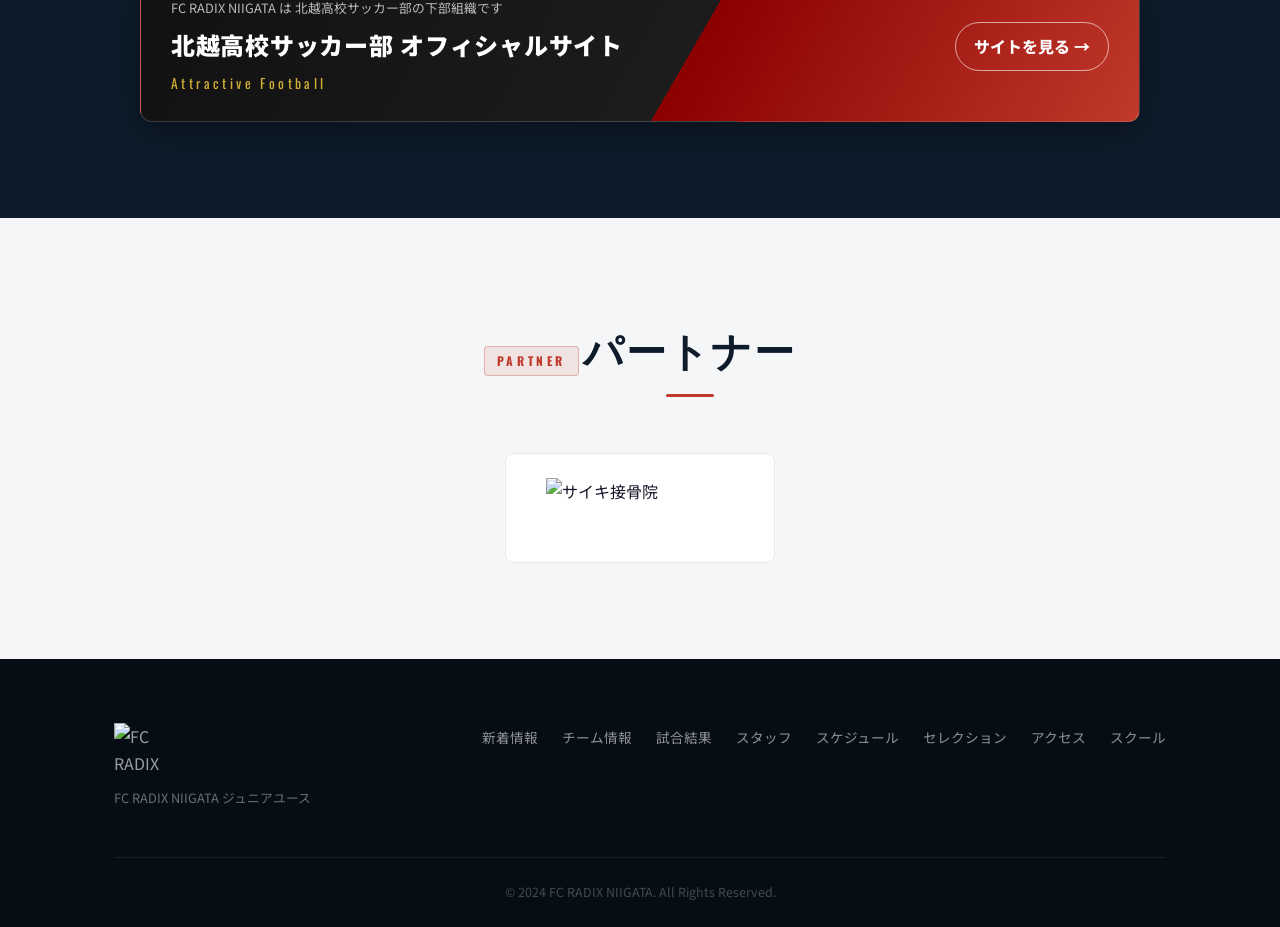
==== commit 3151884b: "2次募集（10/10実施）の終了表示に切り替え セレクション欄と新着情報を「終了」の案内に差し替え、申込ボタンを削除。サイトマップの更新日を反映。  Co-Authored-By: Claude Op" ====
--- a/index.html
+++ b/index.html
@@ -223,11 +223,11 @@
       <article class="news-card featured">
         <div class="news-body">
           <div class="news-meta">
-            <time>2026.09.26</time>
+            <time>2026.10.16</time>
             <span class="tag tag-info">お知らせ</span>
           </div>
-          <h3>新U13 2次募集（併願セレクション）のご案内</h3>
-          <p>10月10日（土）に新U13の2次募集（併願セレクション）を実施します。今回は他クラブのセレクションと併願でご参加いただけます。申込締切は10月8日（木）23:59です。</p>
+          <h3>新U13 2次募集（併願セレクション）終了のお知らせ</h3>
+          <p>10月10日（土）に実施した新U13の2次募集（併願セレクション）は終了しました。ご参加いただいた皆さま、誠にありがとうございました。</p>
           <a href="#trial" class="card-link">詳しく見る →</a>
         </div>
       </article>
@@ -723,69 +723,18 @@
       <h2 class="section-title">セレクション</h2>
     </div>
 
-    <h3 class="trial-heading">新U13 2次募集（2026 併願セレクション）</h3>
+    <h3 class="trial-heading">新U13 セレクション（終了）</h3>
     <p class="section-desc">
-      <span>現小学6年生を対象に、</span><span><strong>併願セレクション</strong>を実施します。</span>
-      <span class="desc-break">審査は試合形式が中心です。</span><span>GK希望の方もぜひご参加ください。</span>
+      <span>新U13 2次募集（併願セレクション）は、</span><span>10月10日（土）に実施し、終了しました。</span>
+      <span class="desc-break">たくさんのご参加をいただき、</span><span>誠にありがとうございました。</span>
     </p>
 
-    <div class="trial-grid">
-      <div class="trial-card is-open" data-date="2026-10-10">
-        <span class="trial-date">10/10</span><span class="trial-dow">土</span>
-        <span class="trial-cap">申込締切 10/8（木）23:59</span>
-      </div>
-    </div>
-
-    <div class="trial-flow">
-      <div class="trial-step">
-        <div class="trial-time">16:15</div>
-        <h4>受付</h4>
-        <p>北越高校サッカー場にて。16:15〜。</p>
-      </div>
-      <div class="trial-step">
-        <div class="trial-time">16:45</div>
-        <h4>チーム説明会</h4>
-        <p>16:45〜17:00。<strong>保護者のみ</strong>対象です。選手はこの間にセレクションの準備をお願いします。</p>
-      </div>
-      <div class="trial-step">
-        <div class="trial-time">17:00</div>
-        <h4>セレクション</h4>
-        <p>17:00〜19:00。試合形式中心・フィジカル測定等を行います。</p>
-      </div>
-    </div>
-
-    <div class="reception">
-      <h4 class="reception-title">今回は「併願」でご参加いただけます</h4>
-      <div class="reception-card is-b">
-        <div class="reception-label">通常、他クラブのセレクションを同時に受けることはできませんが、今回の2次募集に限り、併願でご参加いただけます。</div>
-        <p class="reception-note">
-          ・他チームのセレクションや練習会を、現在受けている・これから受ける選手もご参加いただけます<br />
-          ・下部組織に所属している選手、1次募集（専願）にチャレンジした選手もご参加いただけます<br />
-          ・他のチームを受けていることが、合否に影響することはありません
-        </p>
-        <p class="reception-opt">お申し込みの内容に虚偽があった場合は、<strong>合格を取り消すことがございます</strong>。ありのままをご記入ください。</p>
-      </div>
-      <p class="reception-foot">※ 練習体験会・1次募集（専願セレクション）で説明会に参加された保護者様は、今回の説明会にご参加いただくか否か選択いただけます。</p>
-    </div>
-
-    <ul class="trial-notes">
-      <li><strong>対象</strong><span>現小学6年生／FC RADIX NIIGATAに加入したい方</span></li>
-      <li><strong>参加資格</strong><span>合格した場合に加入でき、選手・保護者・現所属チーム代表の承諾を得た方</span></li>
-      <li><strong>会場</strong><span>北越高校サッカー場</span></li>
-      <li><strong>審査方法</strong><span>試合形式中心・フィジカル測定等</span></li>
-      <li><strong>参加費</strong><span>無料</span></li>
-      <li><strong>持ち物</strong><span>サッカー用具一式</span></li>
-      <li><strong>申込締切</strong><span>10月8日（木）23:59</span></li>
-      <li><strong>ご注意</strong><span>合格後でも入団確定するまではご辞退可能です。入団確定後の辞退はご遠慮ください。選考基準についてのご質問はお受けできません。</span></li>
-      <li><strong>お問い合わせ</strong><span>fc.radix.niigata@gmail.com（北越高校へのお問い合わせはご遠慮ください）</span></li>
-    </ul>
+    <p class="trial-closed-banner">新U13 2次募集（併願セレクション）は終了しました（10月10日実施）</p>
+    <p class="trial-closed-banner">新U13 1次募集（専願セレクション）は終了しました（9月12日実施）</p>
 
     <div class="school-cta">
-      <a href="https://docs.google.com/forms/d/e/1FAIpQLSfioI2COu4dKfOKYErcb1SHP8QDG257KZbWv6DFk0qtfMM5Ow/viewform" target="_blank" rel="noopener" class="btn btn-primary">2次募集に申し込む（10/8締切）</a>
       <a href="mailto:fc.radix.niigata@gmail.com" class="btn btn-outline">メールで問い合わせる</a>
     </div>
-
-    <p class="trial-closed-banner">新U13 1次募集（専願セレクション）は終了しました（9月12日実施）</p>
 
     <hr class="trial-sep" />
 
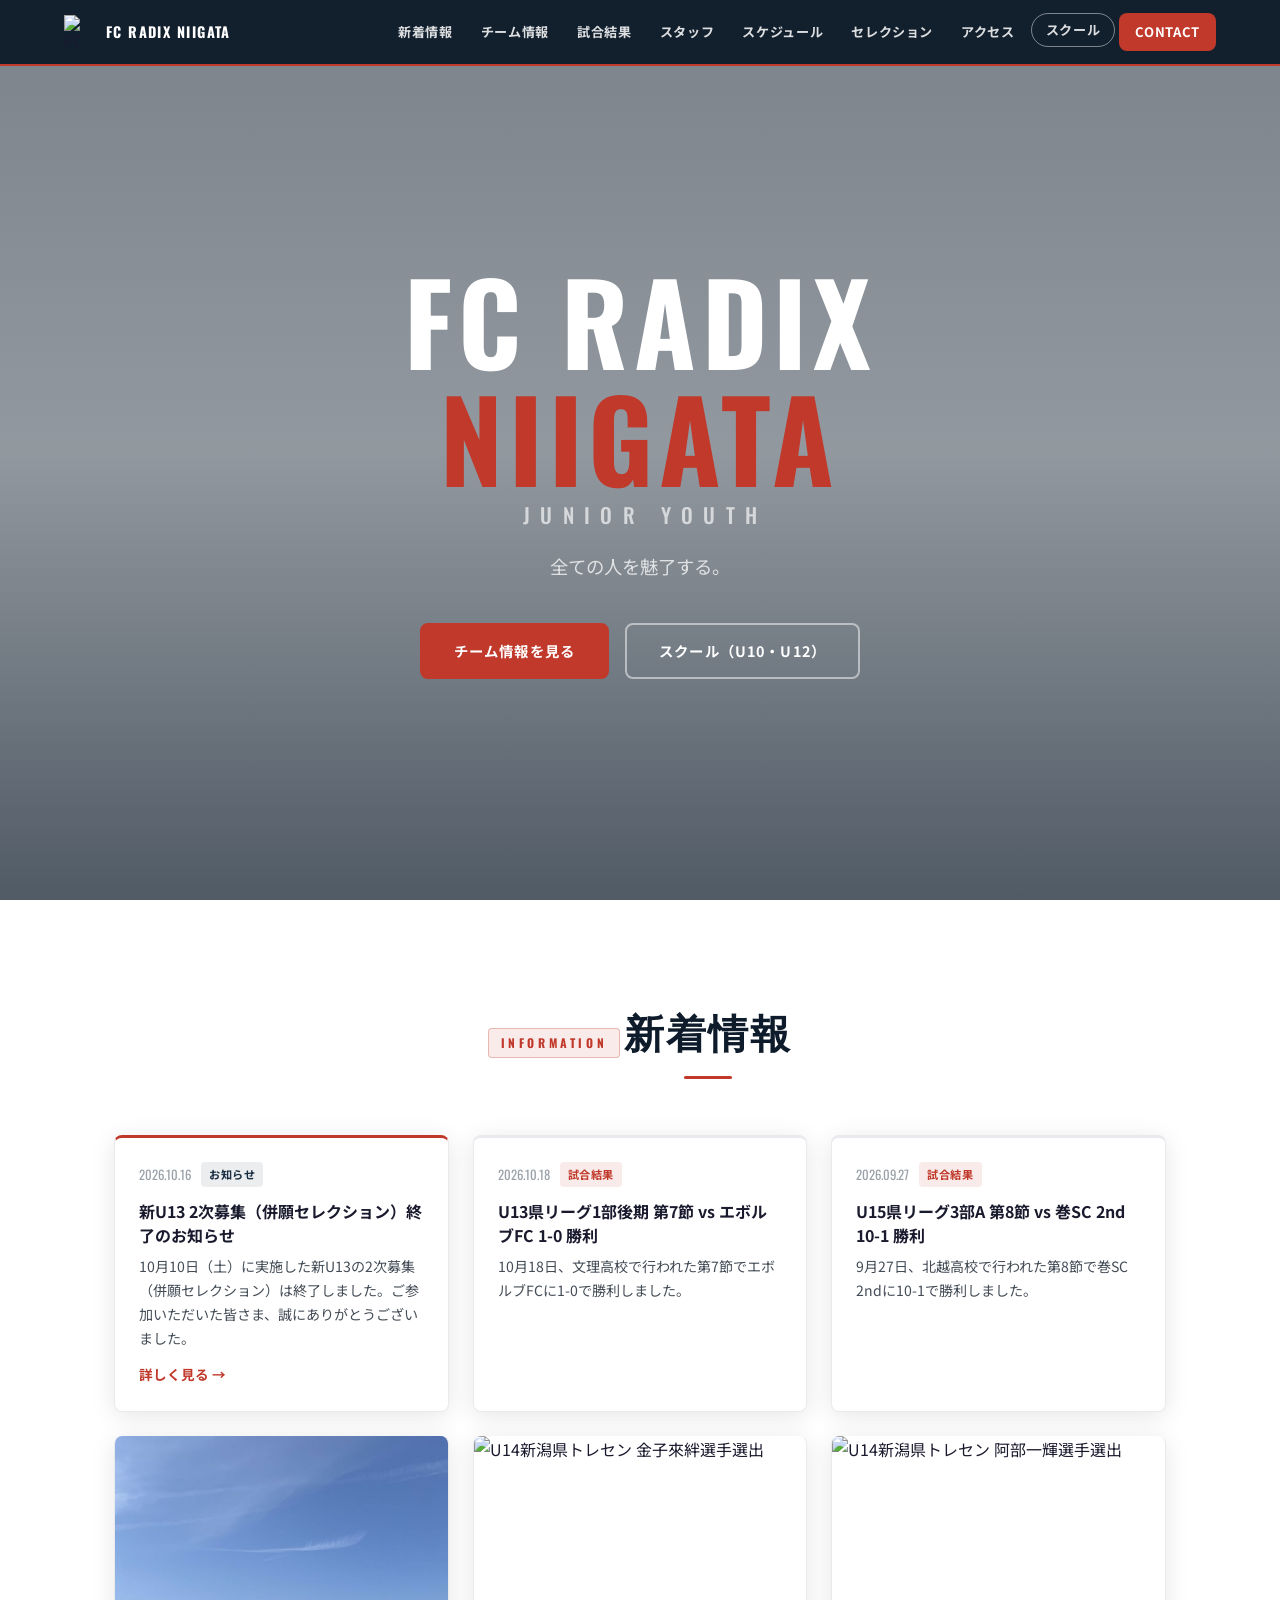
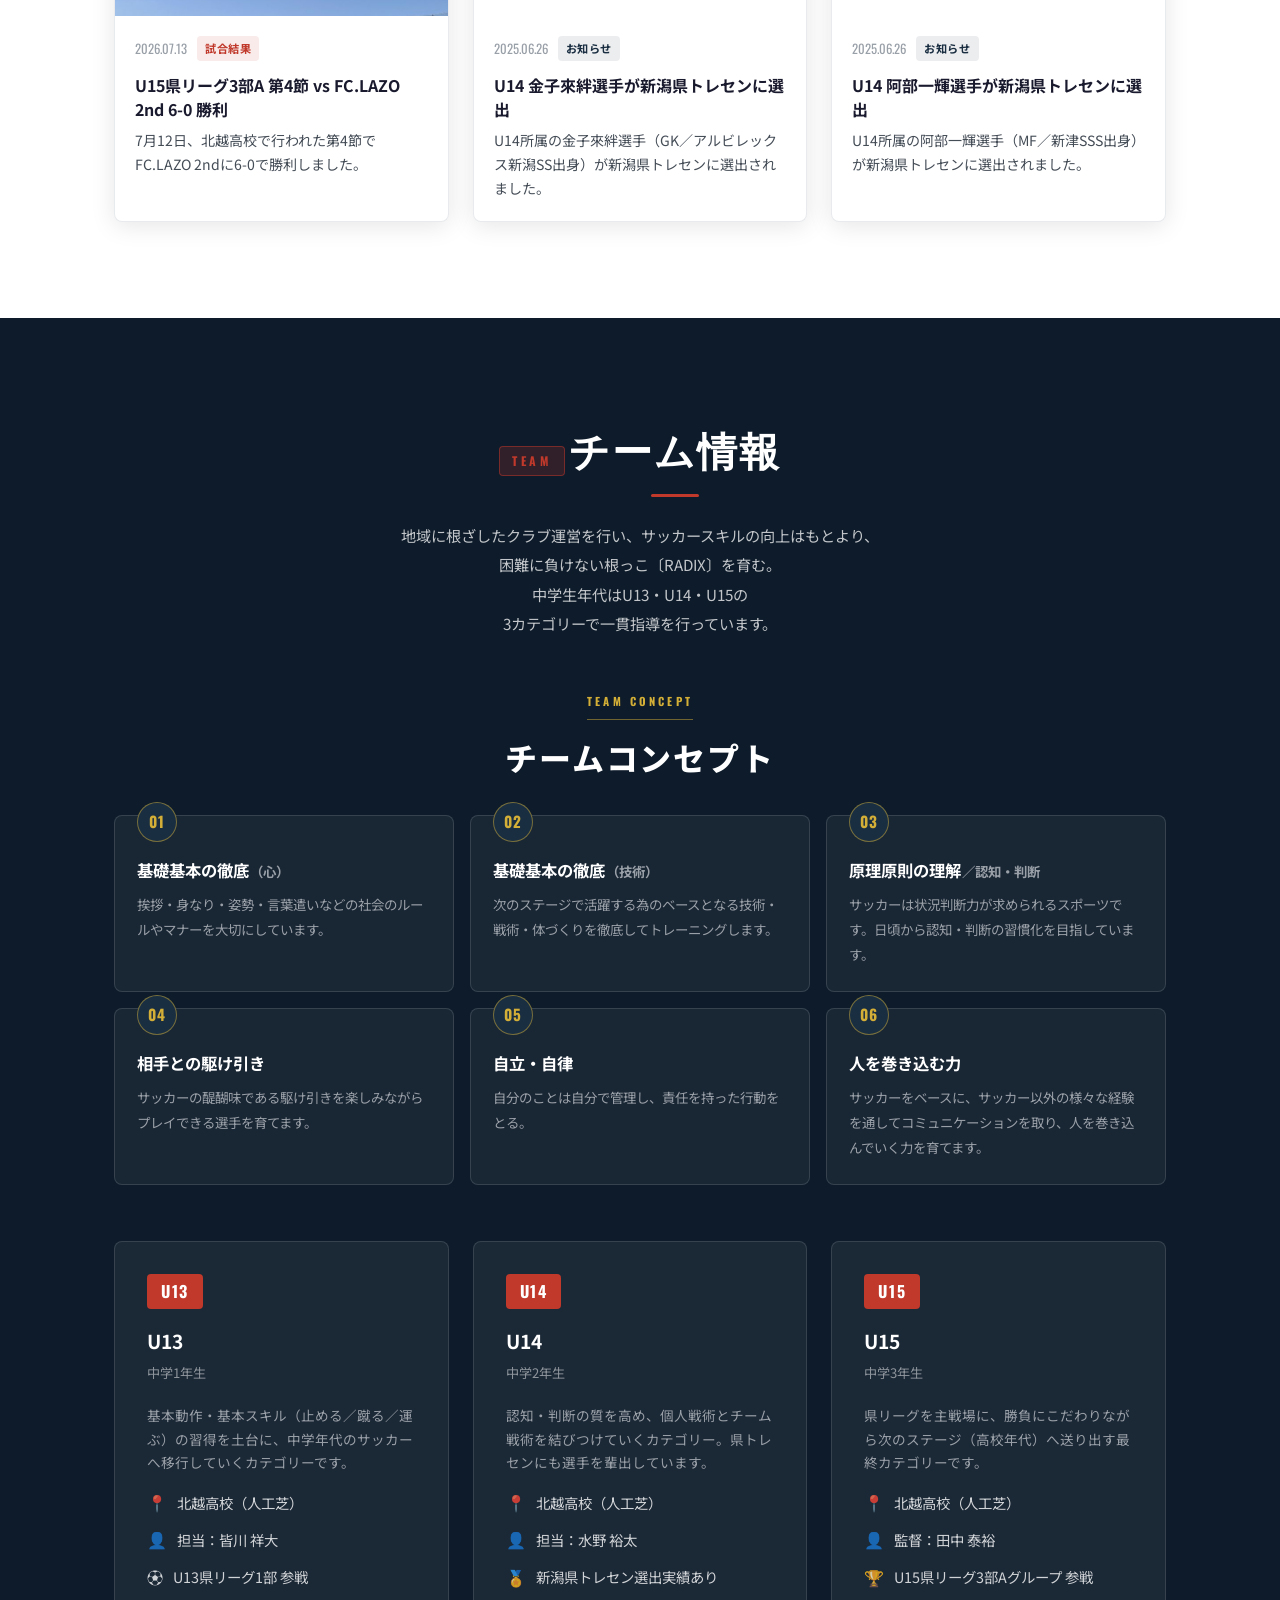
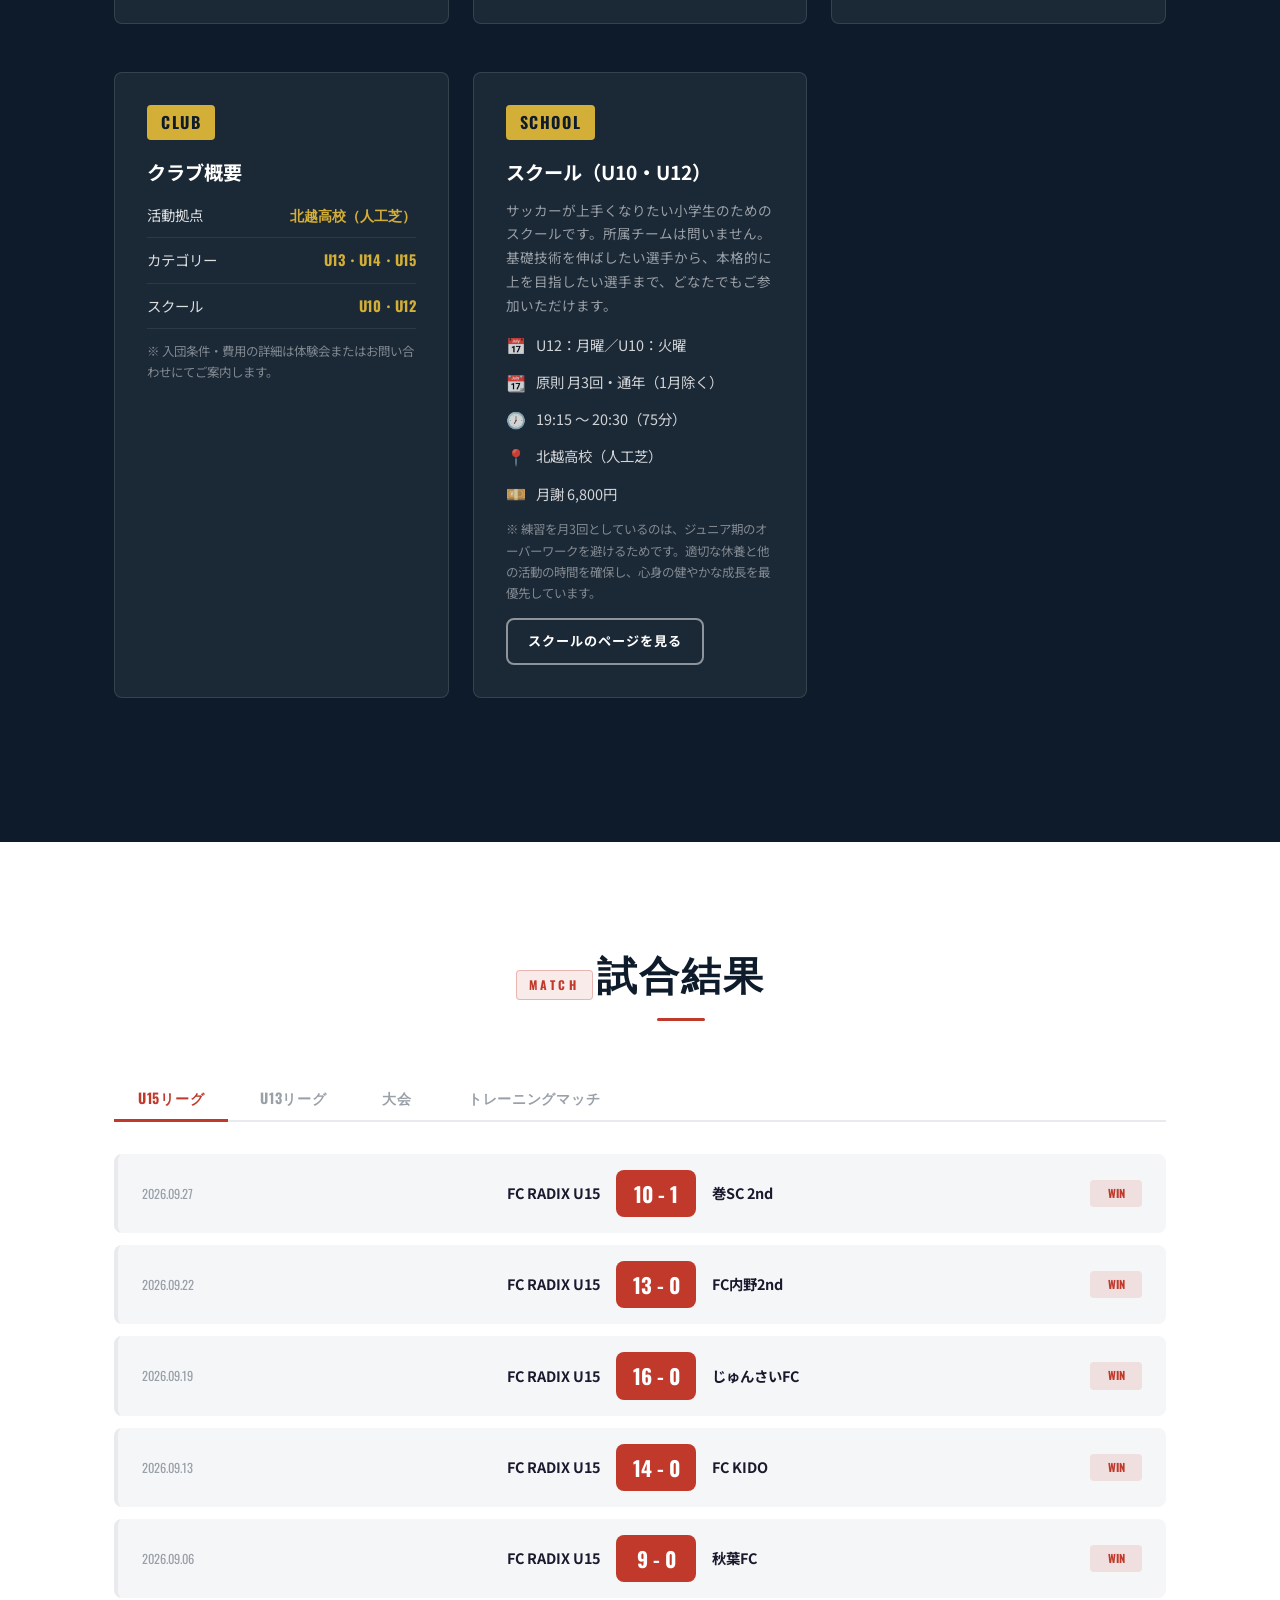
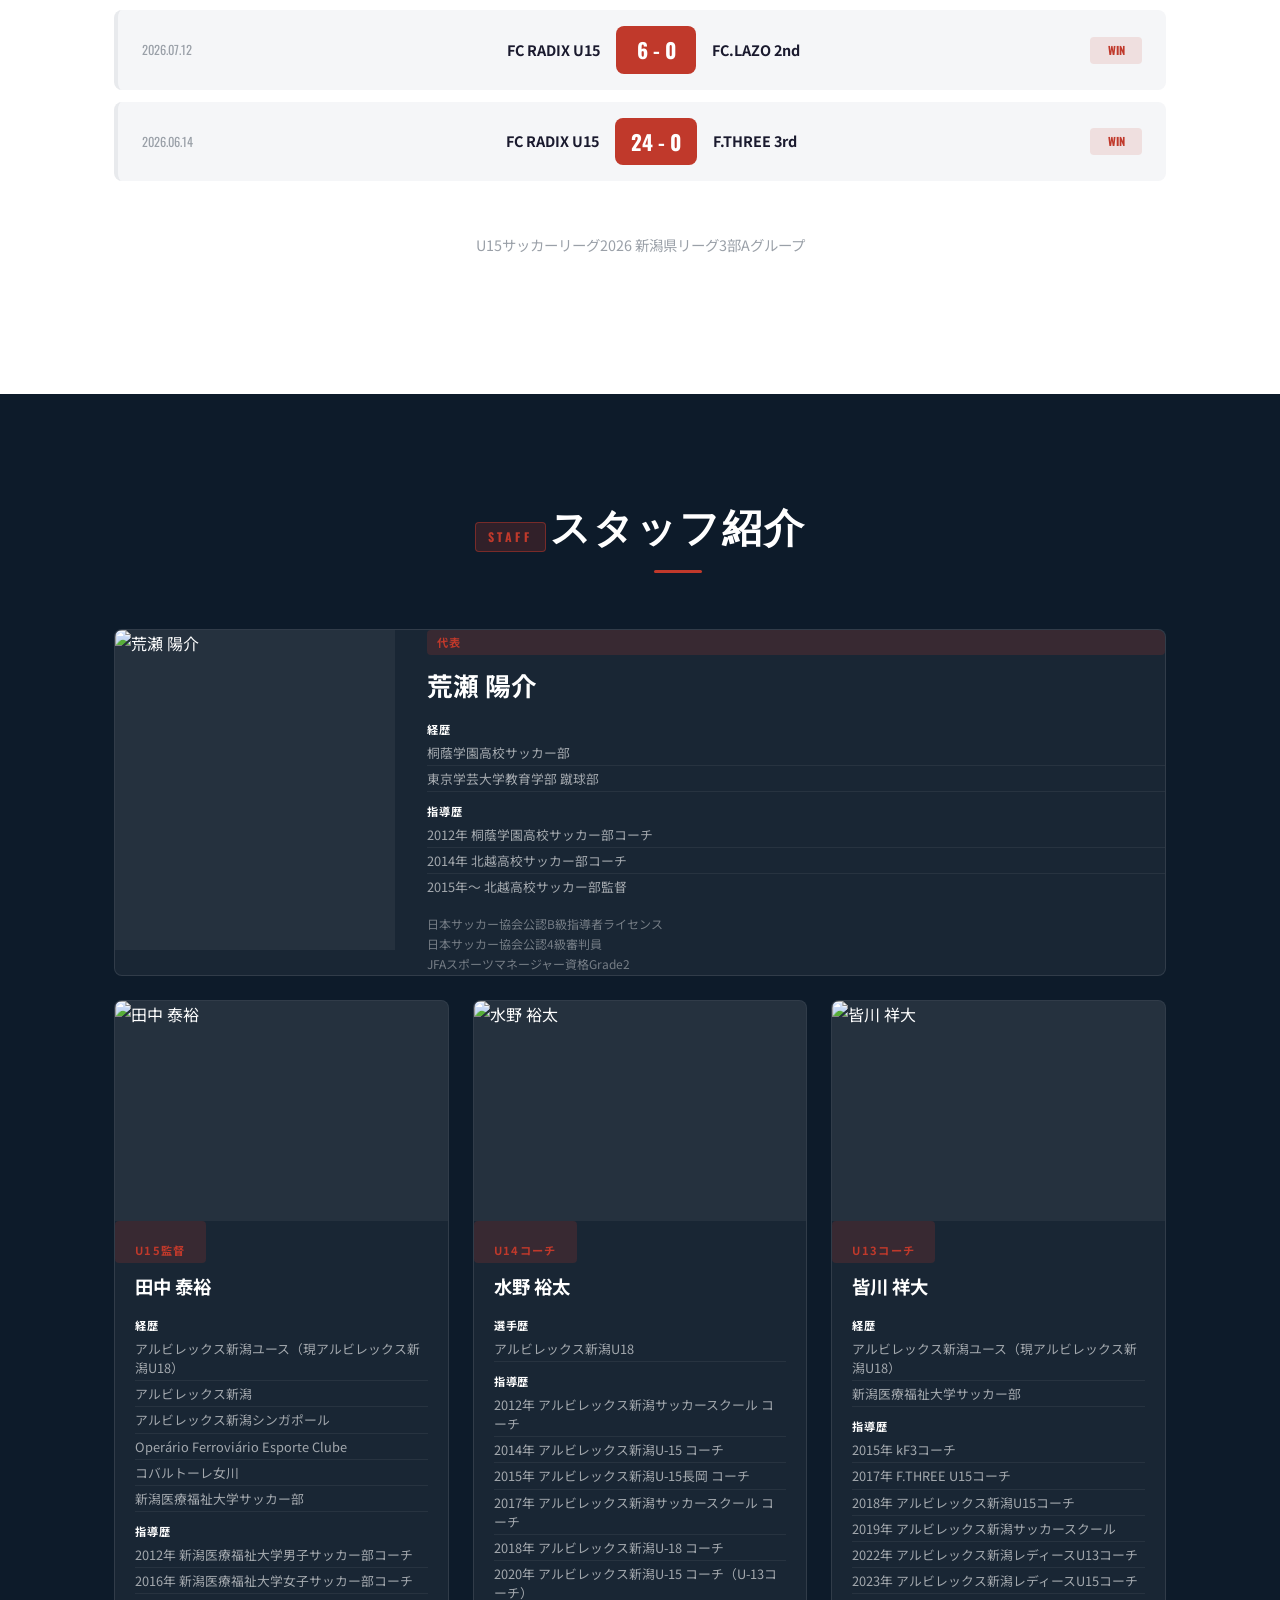
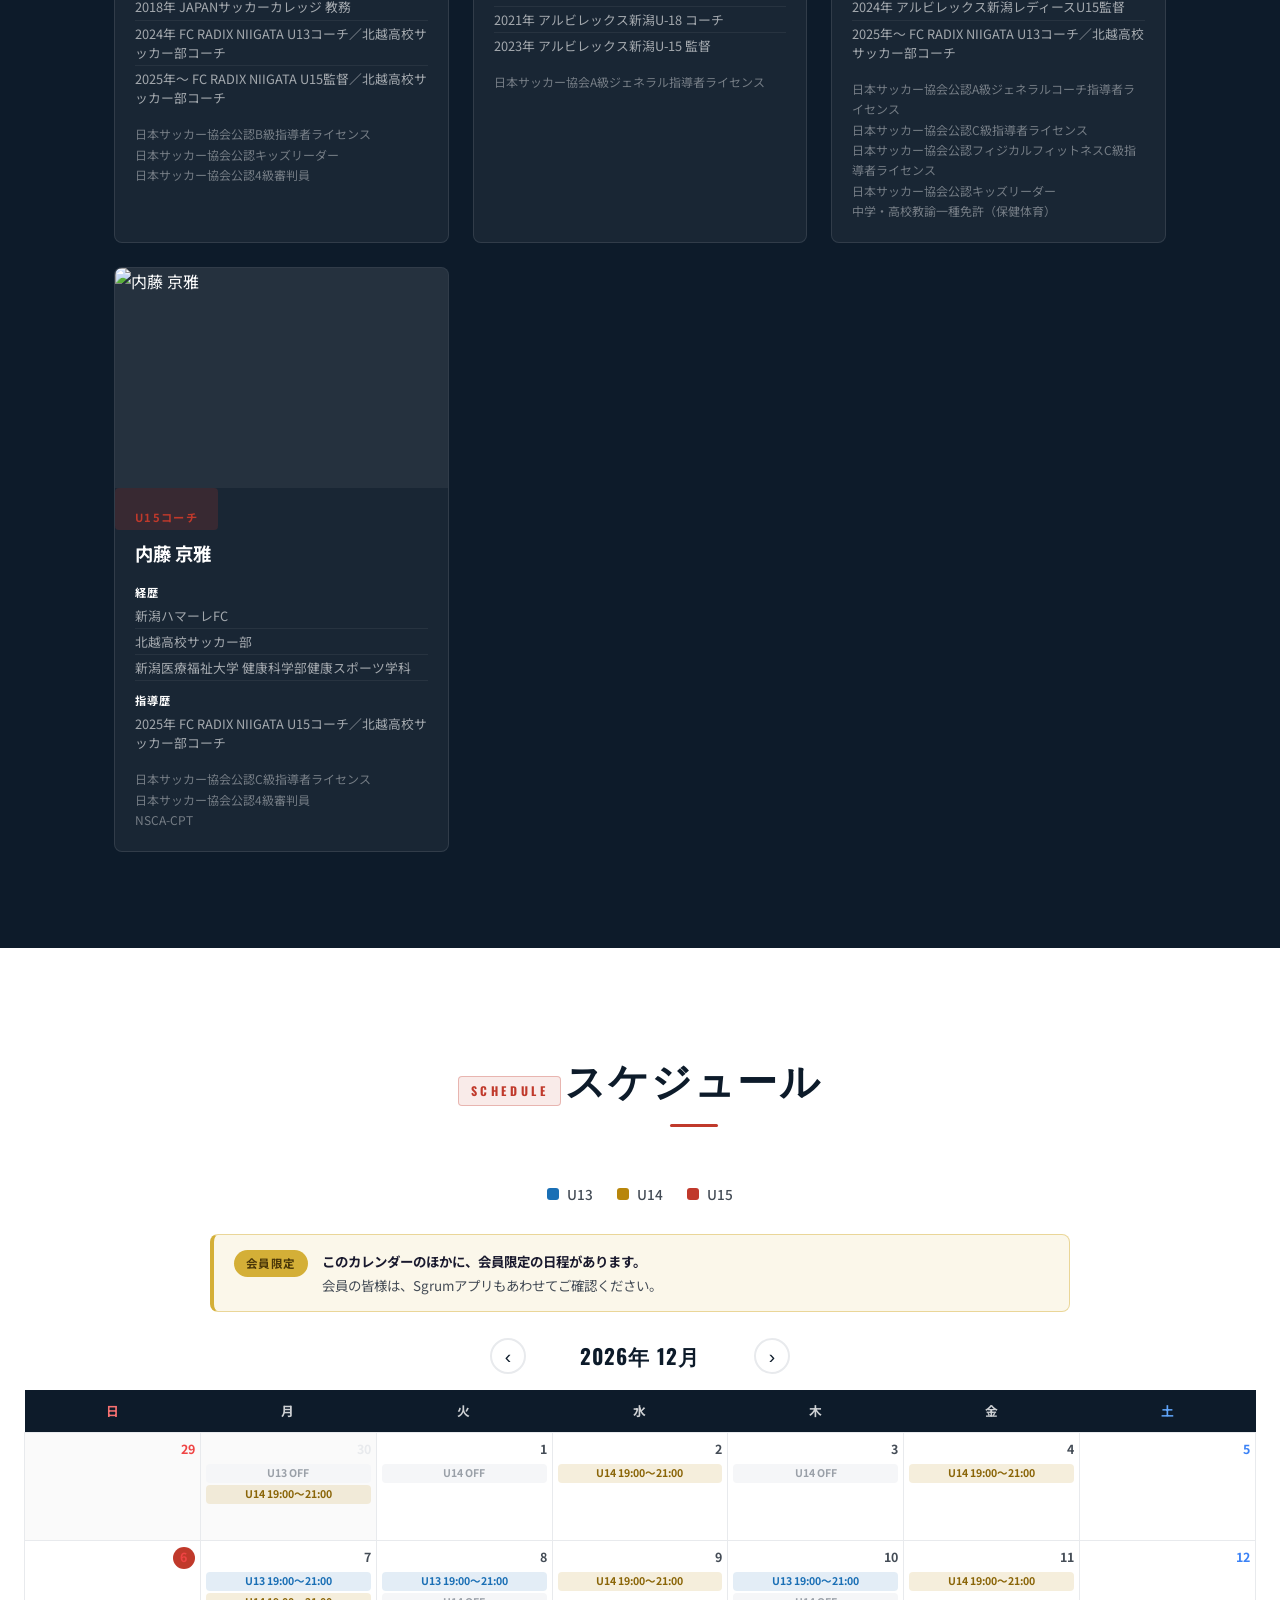
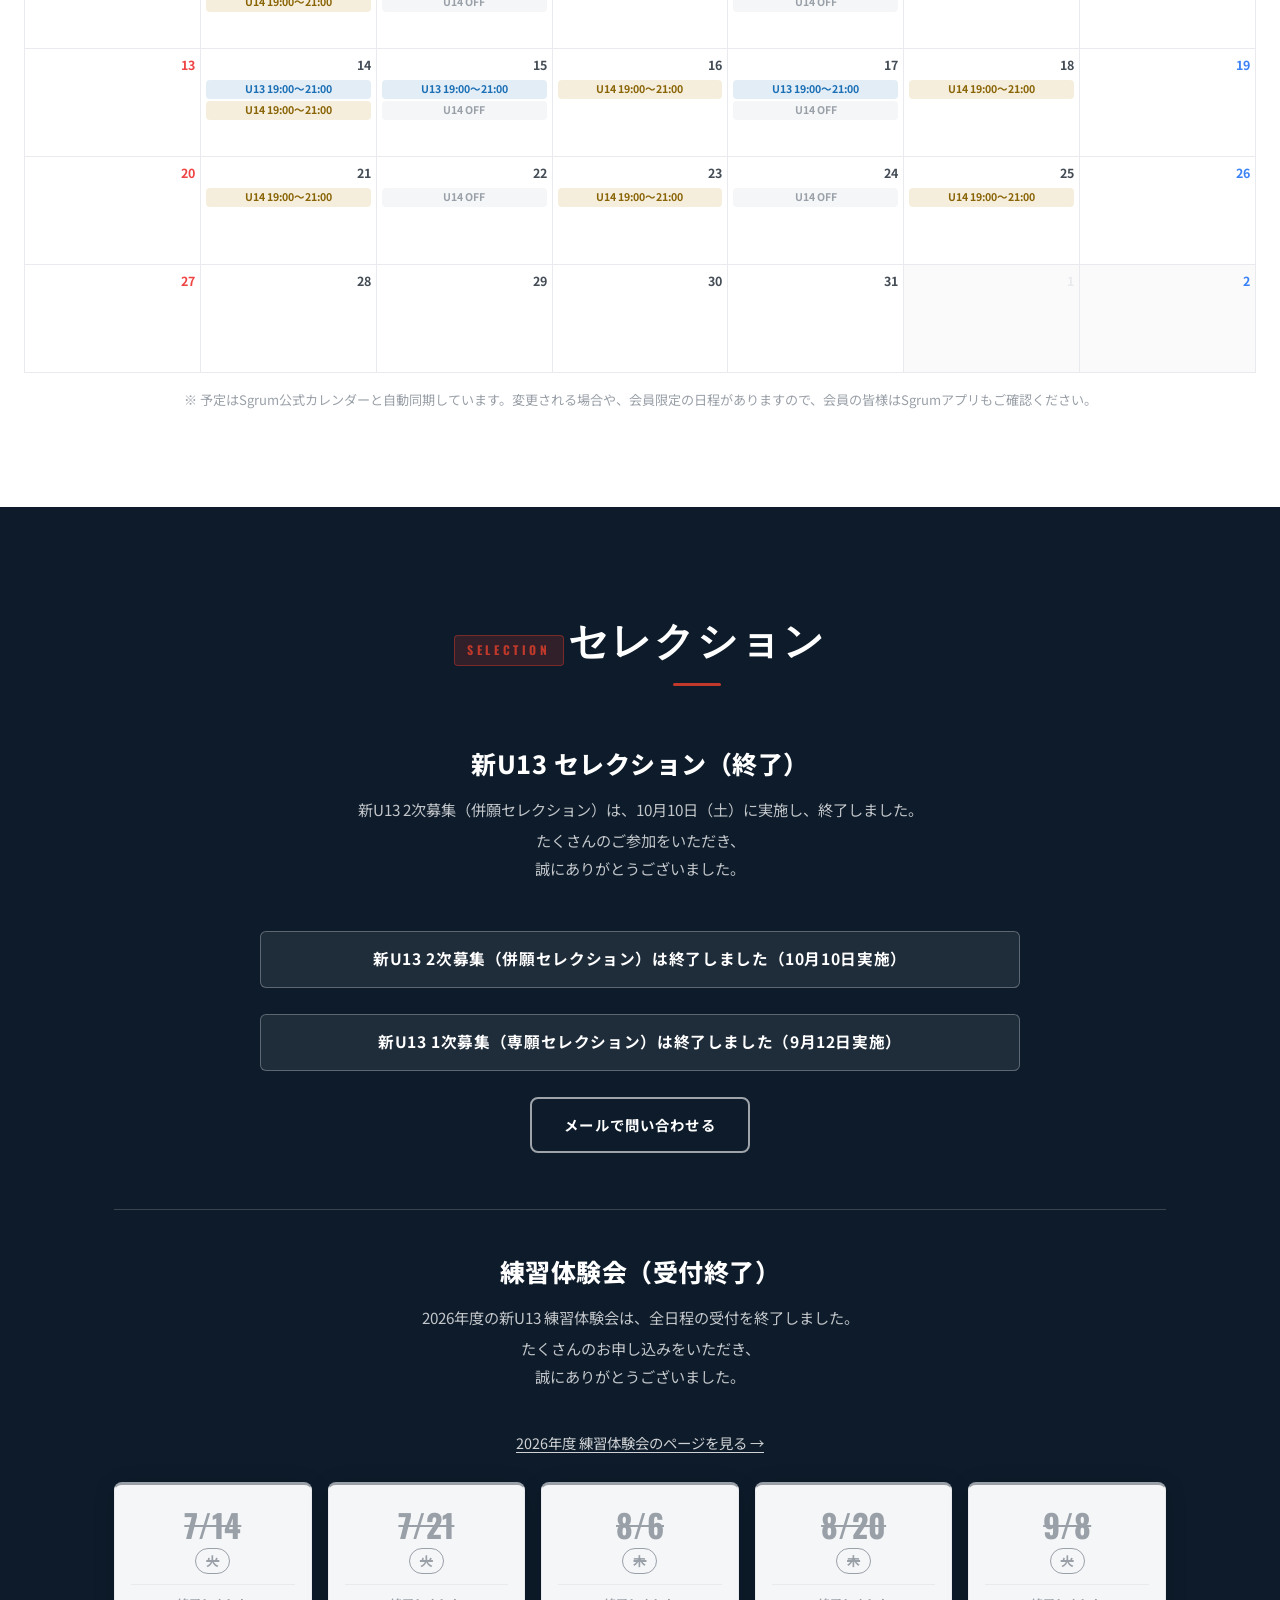
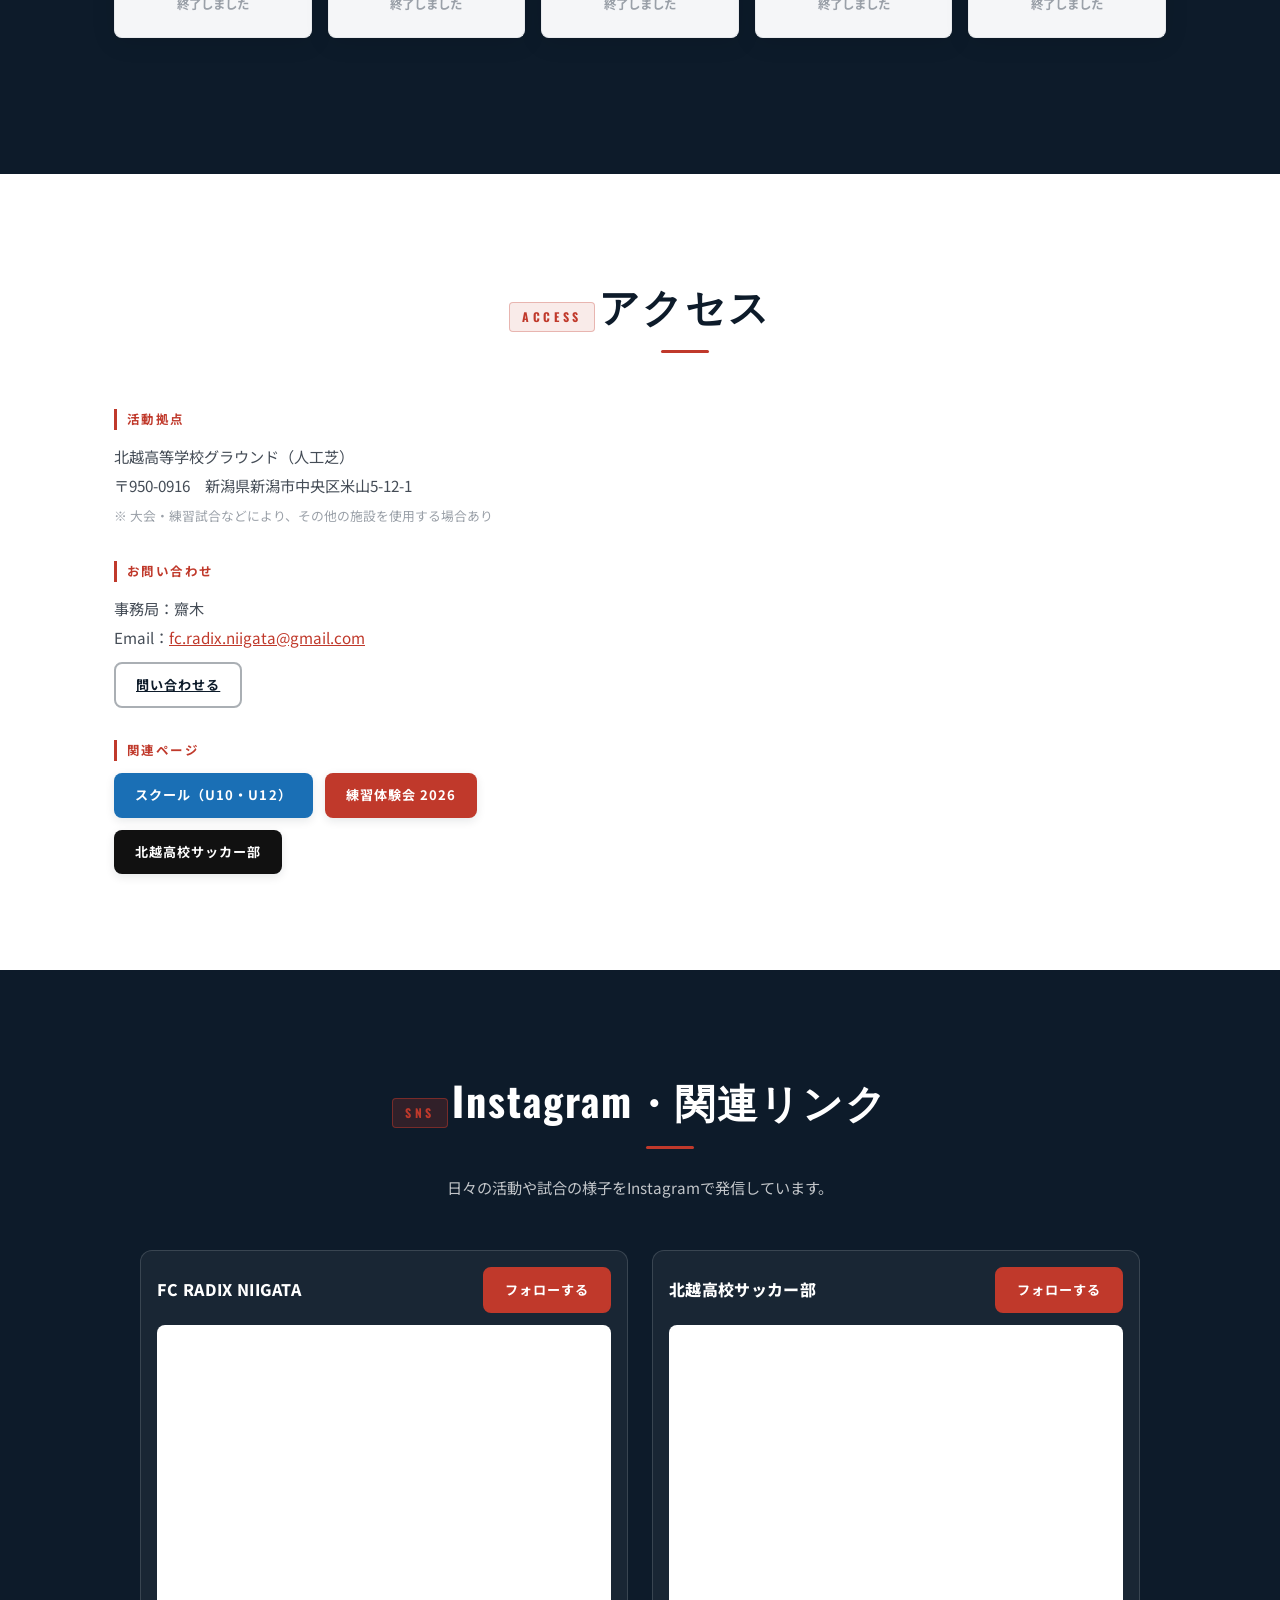
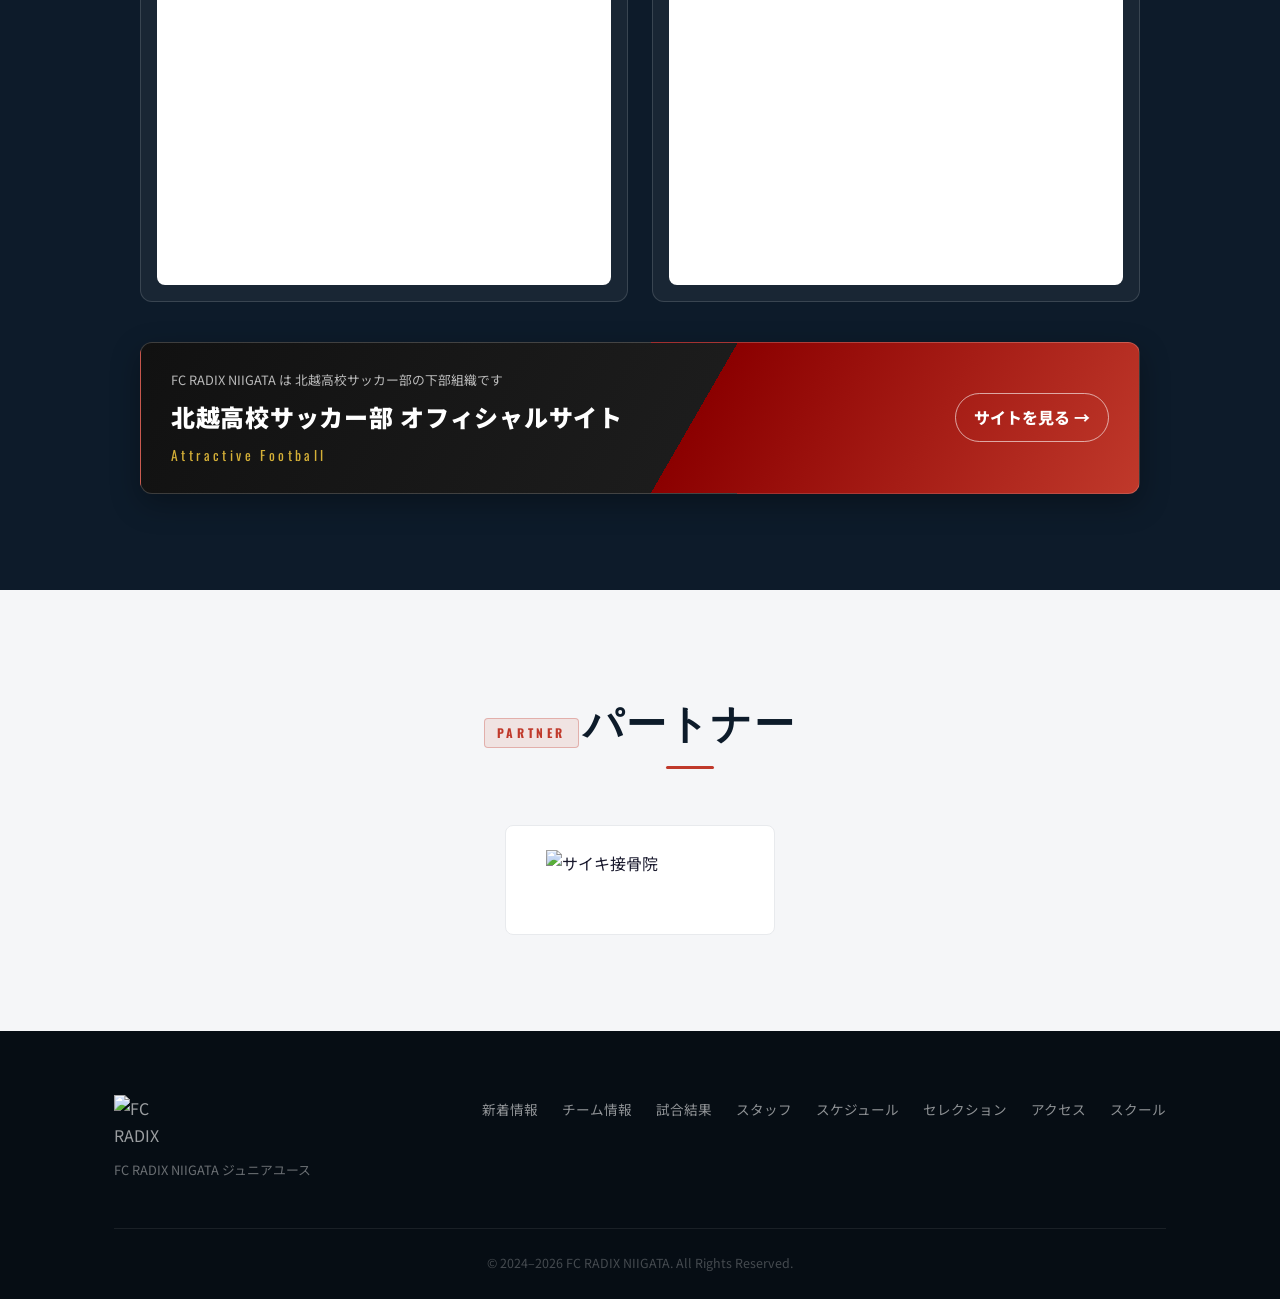
==== commit dba8853a: "試合結果を更新（U13リーグのタブ追加・U15リーグ9月分・TRM）、スケジュール取得の不具合対策 - U15県リーグ 9/6〜9/27 の5試合、U13県リーグ後期 第2節〜第7節を追加 - 新着情" ====
--- a/index.html
+++ b/index.html
@@ -232,6 +232,28 @@
         </div>
       </article>
 
+      <article class="news-card">
+        <div class="news-body">
+          <div class="news-meta">
+            <time>2026.10.18</time>
+            <span class="tag tag-match">試合結果</span>
+          </div>
+          <h3>U13県リーグ1部後期 第7節 vs エボルブFC 1-0 勝利</h3>
+          <p>10月18日、文理高校で行われた第7節でエボルブFCに1-0で勝利しました。</p>
+        </div>
+      </article>
+
+      <article class="news-card">
+        <div class="news-body">
+          <div class="news-meta">
+            <time>2026.09.27</time>
+            <span class="tag tag-match">試合結果</span>
+          </div>
+          <h3>U15県リーグ3部A 第8節 vs 巻SC 2nd 10-1 勝利</h3>
+          <p>9月27日、北越高校で行われた第8節で巻SC 2ndに10-1で勝利しました。</p>
+        </div>
+      </article>
+
       <article class="news-card has-img">
         <div class="news-thumb">
           <img src="match-bg.jpg" alt="U15県リーグ 試合風景" loading="lazy" width="750" height="1000" decoding="async" />
@@ -410,7 +432,8 @@
     </div>
 
     <div class="match-tabs">
-      <button class="match-tab active" data-team="league">県リーグ</button>
+      <button class="match-tab active" data-team="league">U15リーグ</button>
+      <button class="match-tab" data-team="u13">U13リーグ</button>
       <button class="match-tab" data-team="cup">大会</button>
       <button class="match-tab" data-team="trm">トレーニングマッチ</button>
     </div>
@@ -420,6 +443,51 @@
       <!-- 県リーグ -->
       <div class="match-group active" data-team="league">
         <div class="match-item">
+          <div class="match-date">2026.09.27</div>
+          <div class="match-info">
+            <span class="match-home">FC RADIX U15</span>
+            <div class="match-score win">10 - 1</div>
+            <span class="match-away">巻SC 2nd</span>
+          </div>
+          <span class="match-result win">WIN</span>
+        </div>
+        <div class="match-item">
+          <div class="match-date">2026.09.22</div>
+          <div class="match-info">
+            <span class="match-home">FC RADIX U15</span>
+            <div class="match-score win">13 - 0</div>
+            <span class="match-away">FC内野2nd</span>
+          </div>
+          <span class="match-result win">WIN</span>
+        </div>
+        <div class="match-item">
+          <div class="match-date">2026.09.19</div>
+          <div class="match-info">
+            <span class="match-home">FC RADIX U15</span>
+            <div class="match-score win">16 - 0</div>
+            <span class="match-away">じゅんさいFC</span>
+          </div>
+          <span class="match-result win">WIN</span>
+        </div>
+        <div class="match-item">
+          <div class="match-date">2026.09.13</div>
+          <div class="match-info">
+            <span class="match-home">FC RADIX U15</span>
+            <div class="match-score win">14 - 0</div>
+            <span class="match-away">FC KIDO</span>
+          </div>
+          <span class="match-result win">WIN</span>
+        </div>
+        <div class="match-item">
+          <div class="match-date">2026.09.06</div>
+          <div class="match-info">
+            <span class="match-home">FC RADIX U15</span>
+            <div class="match-score win">9 - 0</div>
+            <span class="match-away">秋葉FC</span>
+          </div>
+          <span class="match-result win">WIN</span>
+        </div>
+        <div class="match-item">
           <div class="match-date">2026.07.12</div>
           <div class="match-info">
             <span class="match-home">FC RADIX U15</span>
@@ -440,6 +508,65 @@
         <p class="no-data">U15サッカーリーグ2026 新潟県リーグ3部Aグループ</p>
       </div>
 
+      <!-- U13県リーグ -->
+      <div class="match-group" data-team="u13">
+        <div class="match-item">
+          <div class="match-date">2026.10.18</div>
+          <div class="match-info">
+            <span class="match-home">FC RADIX U13</span>
+            <div class="match-score win">1 - 0</div>
+            <span class="match-away">エボルブFC</span>
+          </div>
+          <span class="match-result win">WIN</span>
+        </div>
+        <div class="match-item">
+          <div class="match-date">2026.10.03</div>
+          <div class="match-info">
+            <span class="match-home">FC RADIX U13</span>
+            <div class="match-score">2 - 4</div>
+            <span class="match-away">エスプリ長岡</span>
+          </div>
+          <span class="match-result loss">LOSS</span>
+        </div>
+        <div class="match-item">
+          <div class="match-date">2026.09.26</div>
+          <div class="match-info">
+            <span class="match-home">FC RADIX U13</span>
+            <div class="match-score">2 - 4</div>
+            <span class="match-away">ROUSE新潟FC</span>
+          </div>
+          <span class="match-result loss">LOSS</span>
+        </div>
+        <div class="match-item">
+          <div class="match-date">2026.09.23</div>
+          <div class="match-info">
+            <span class="match-home">FC RADIX U13</span>
+            <div class="match-score win">3 - 0</div>
+            <span class="match-away">OFCファンタジスタ</span>
+          </div>
+          <span class="match-result win">WIN</span>
+        </div>
+        <div class="match-item">
+          <div class="match-date">2026.09.13</div>
+          <div class="match-info">
+            <span class="match-home">FC RADIX U13</span>
+            <div class="match-score win">2 - 1</div>
+            <span class="match-away">県央FC</span>
+          </div>
+          <span class="match-result win">WIN</span>
+        </div>
+        <div class="match-item">
+          <div class="match-date">2026.09.05</div>
+          <div class="match-info">
+            <span class="match-home">FC RADIX U13</span>
+            <div class="match-score">0 - 3</div>
+            <span class="match-away">上越春日FC</span>
+          </div>
+          <span class="match-result loss">LOSS</span>
+        </div>
+        <p class="no-data">U13サッカーリーグ 新潟県1部 後期（第2節〜第7節を掲載）</p>
+      </div>
+
       <!-- 大会 -->
       <div class="match-group" data-team="cup">
         <div class="match-item">
@@ -502,6 +629,15 @@
       <!-- TRM -->
       <div class="match-group" data-team="trm">
         <div class="match-item">
+          <div class="match-date">2026.10.11</div>
+          <div class="match-info">
+            <span class="match-home">FC RADIX U15</span>
+            <div class="match-score win">11 - 3</div>
+            <span class="match-away">長井ユナイテッド</span>
+          </div>
+          <span class="match-result win">WIN</span>
+        </div>
+        <div class="match-item">
           <div class="match-date">2026.07.11</div>
           <div class="match-info">
             <span class="match-home">FC RADIX U15</span>
@@ -537,7 +673,7 @@
           </div>
           <span class="match-result win">WIN</span>
         </div>
-        <p class="no-data">※ 主な結果を抜粋して掲載しています。</p>
+        <p class="no-data">※ 主な結果を抜粋して掲載しています。長井ユナイテッド戦は30分×4本の合計（0-1 / 4-2 / 3-0 / 4-0）。</p>
       </div>
 
     </div>
@@ -898,7 +1034,7 @@
       </nav>
     </div>
     <div class="footer-bottom">
-      <p>&copy; 2024 FC RADIX NIIGATA. All Rights Reserved.</p>
+      <p>&copy; 2024–2026 FC RADIX NIIGATA. All Rights Reserved.</p>
     </div>
   </div>
 </footer>
--- a/style.css
+++ b/style.css
@@ -998,7 +998,7 @@
 
   /* タブ */
   .match-tabs { gap: 4px; }
-  .match-tab { padding: 8px 14px; font-size: .8rem; }
+  .match-tab { padding: 8px 8px; font-size: .78rem; white-space: nowrap; }
 
   /* フッター */
   .footer-inner { flex-direction: column; gap: 24px; }
